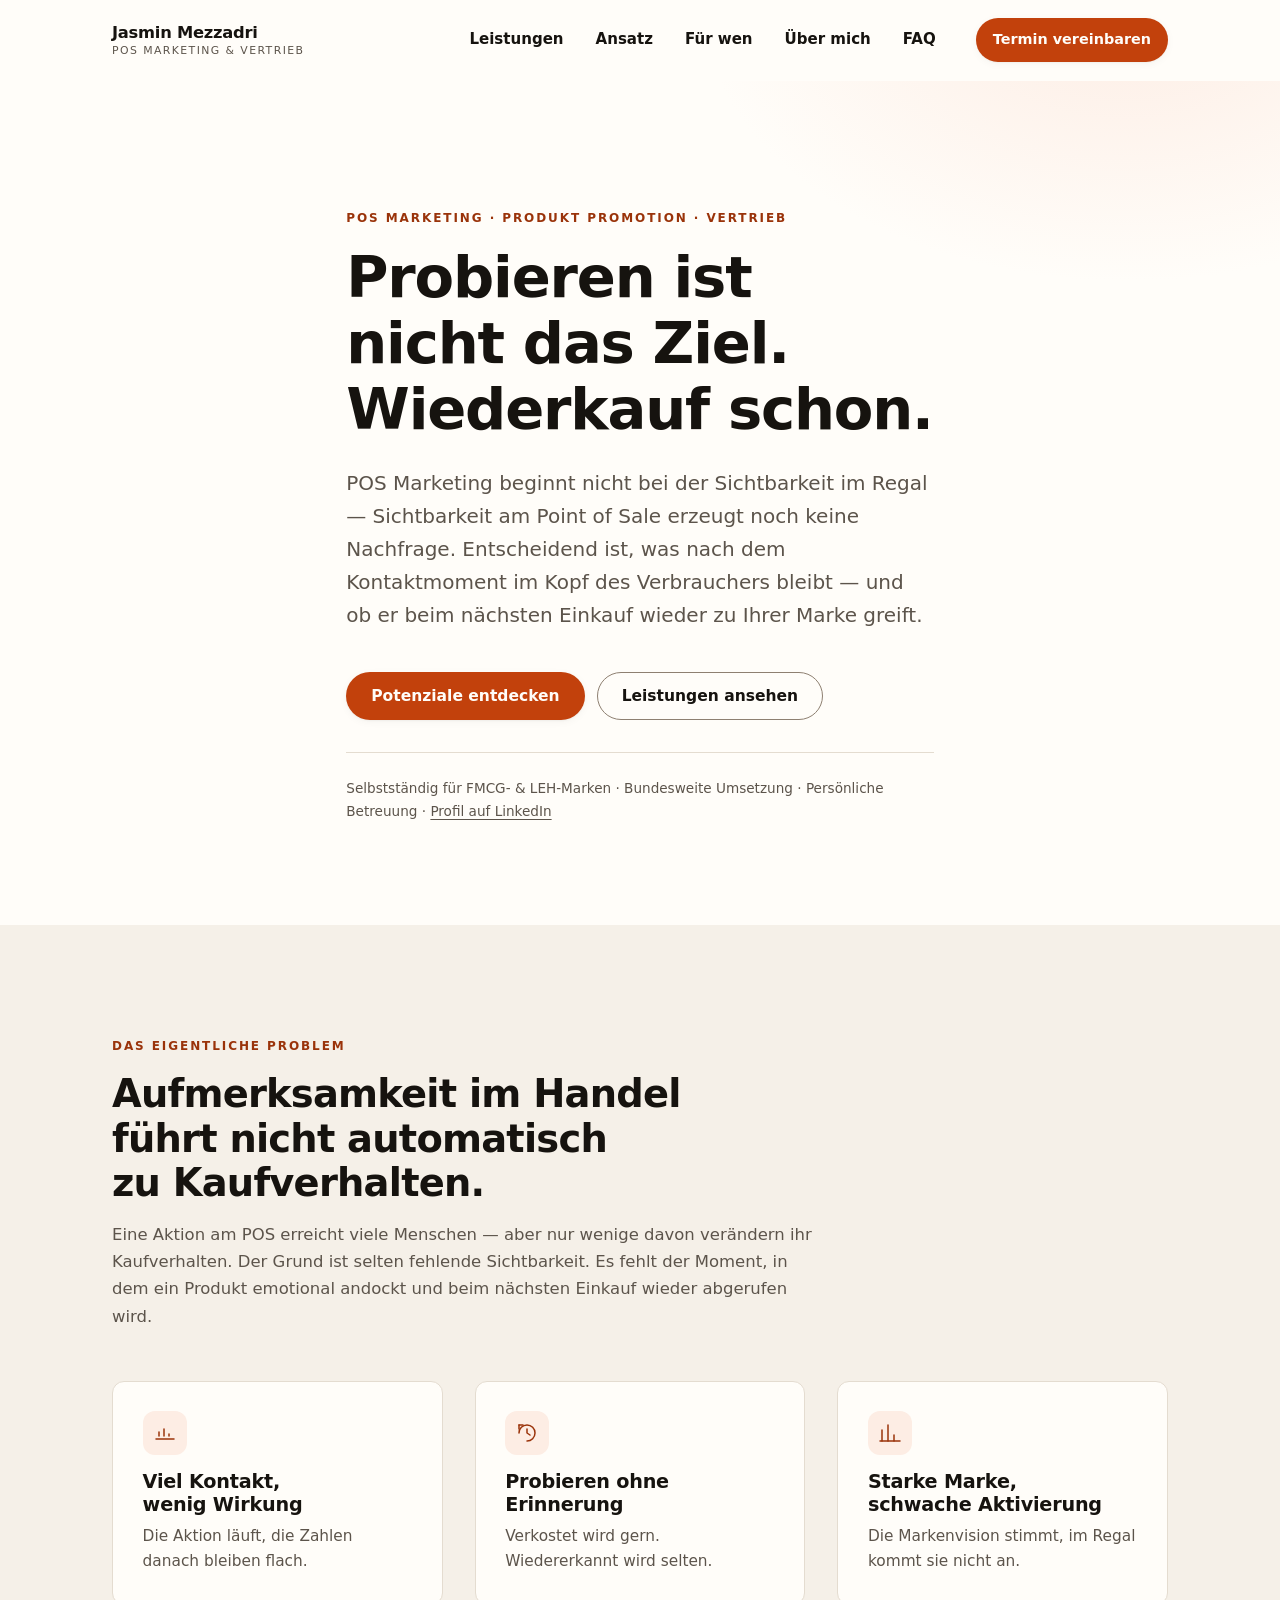
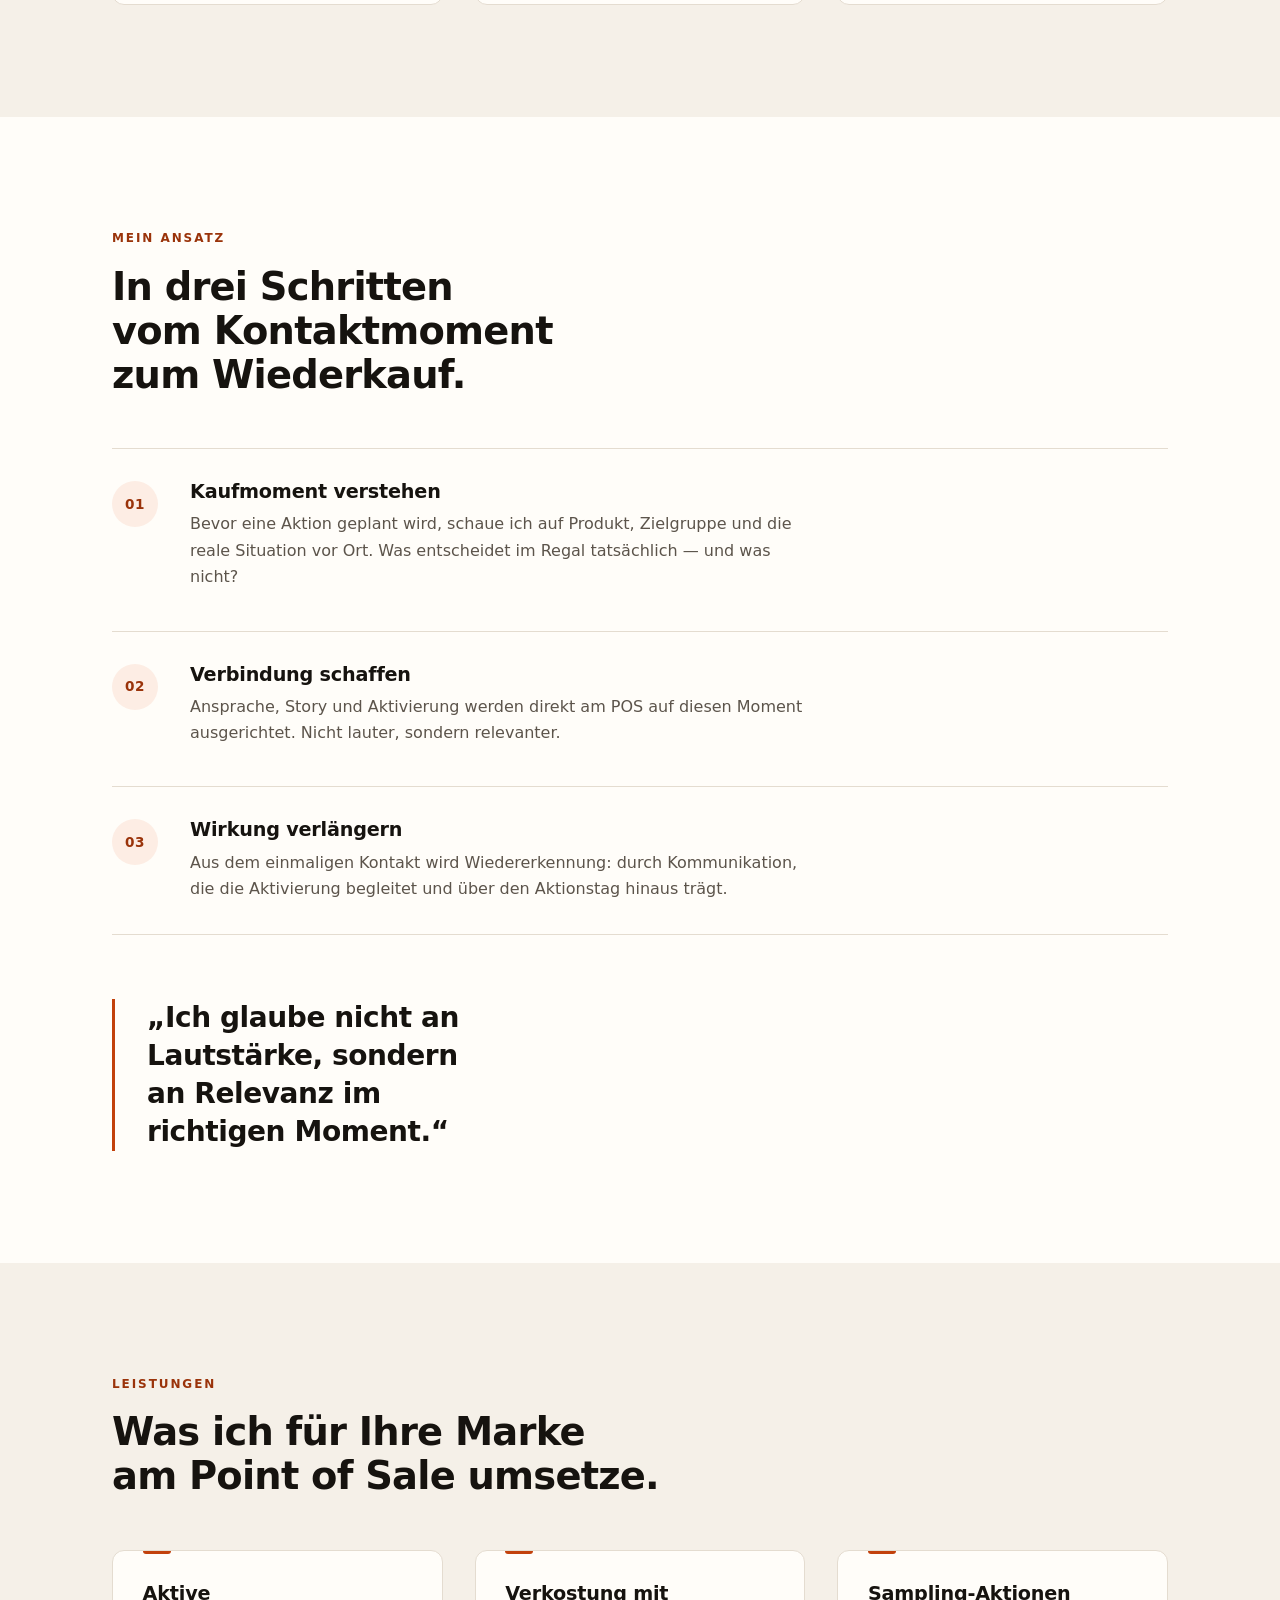
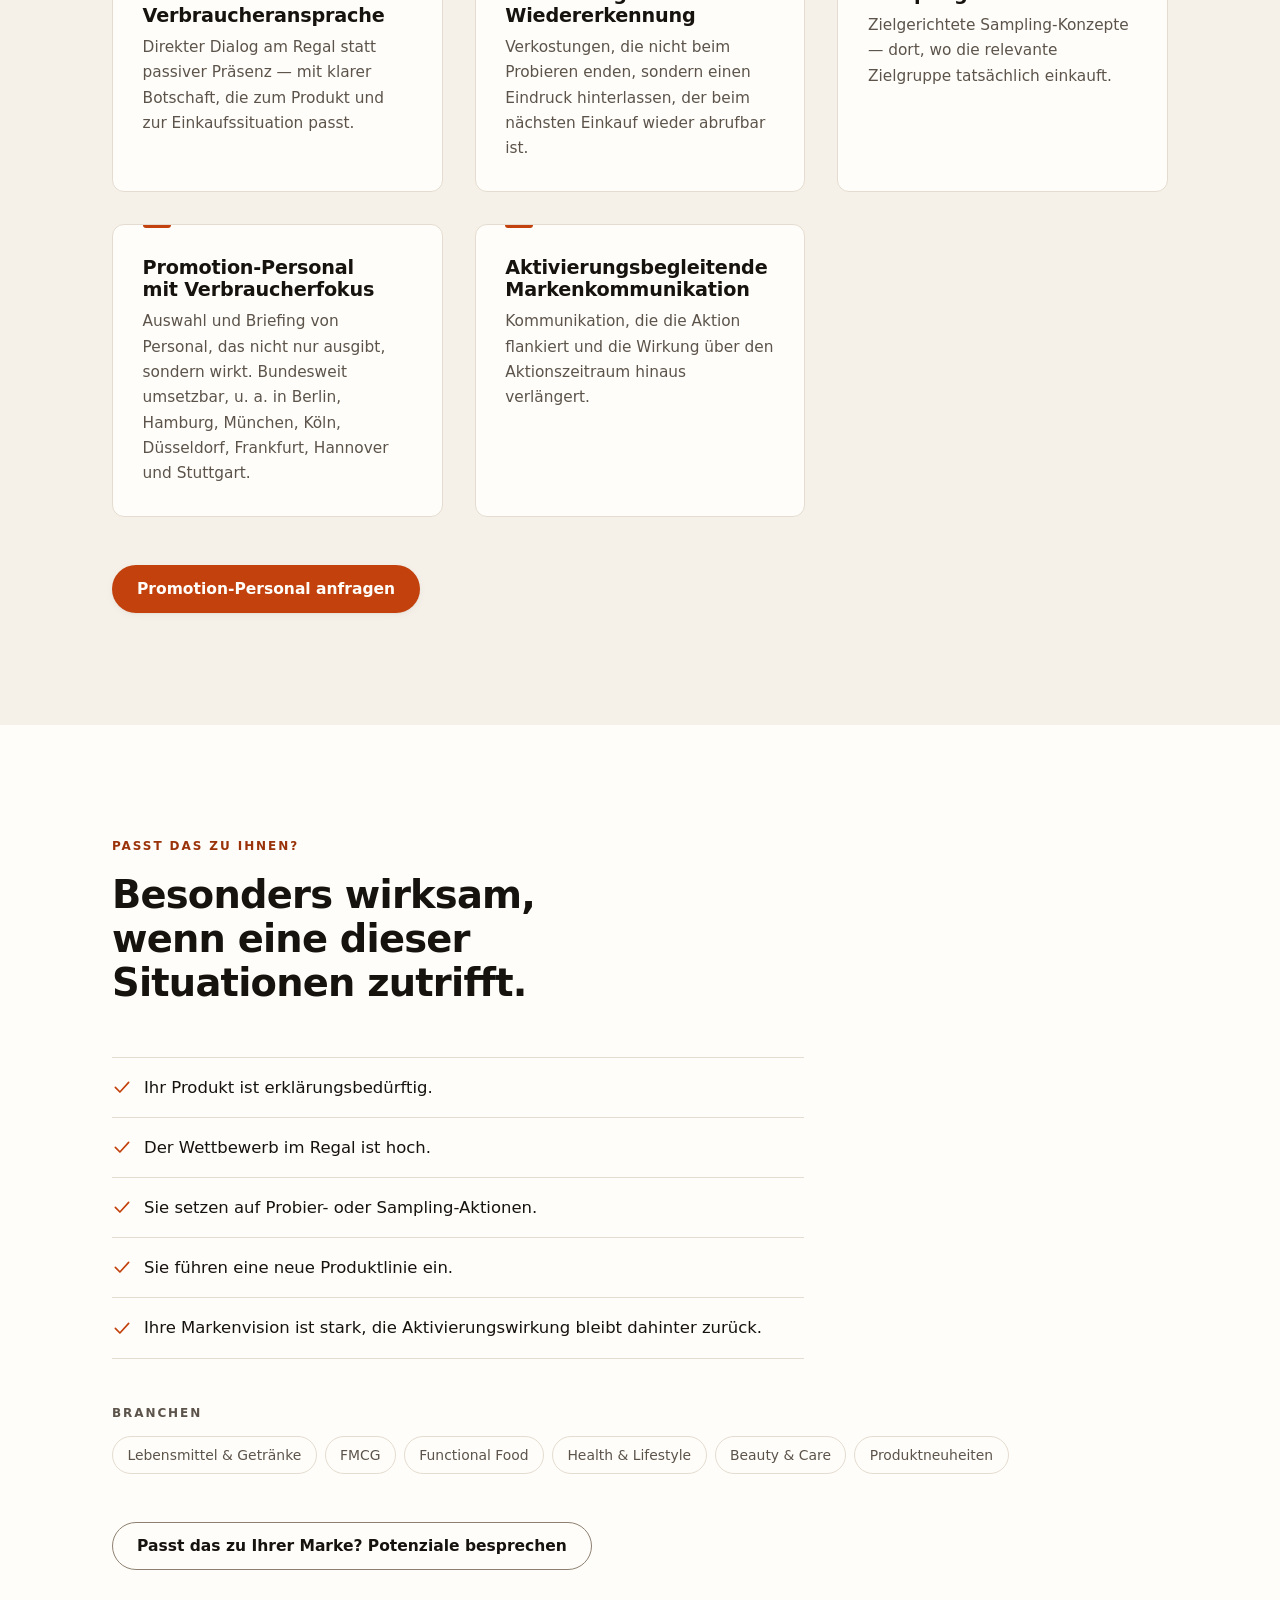
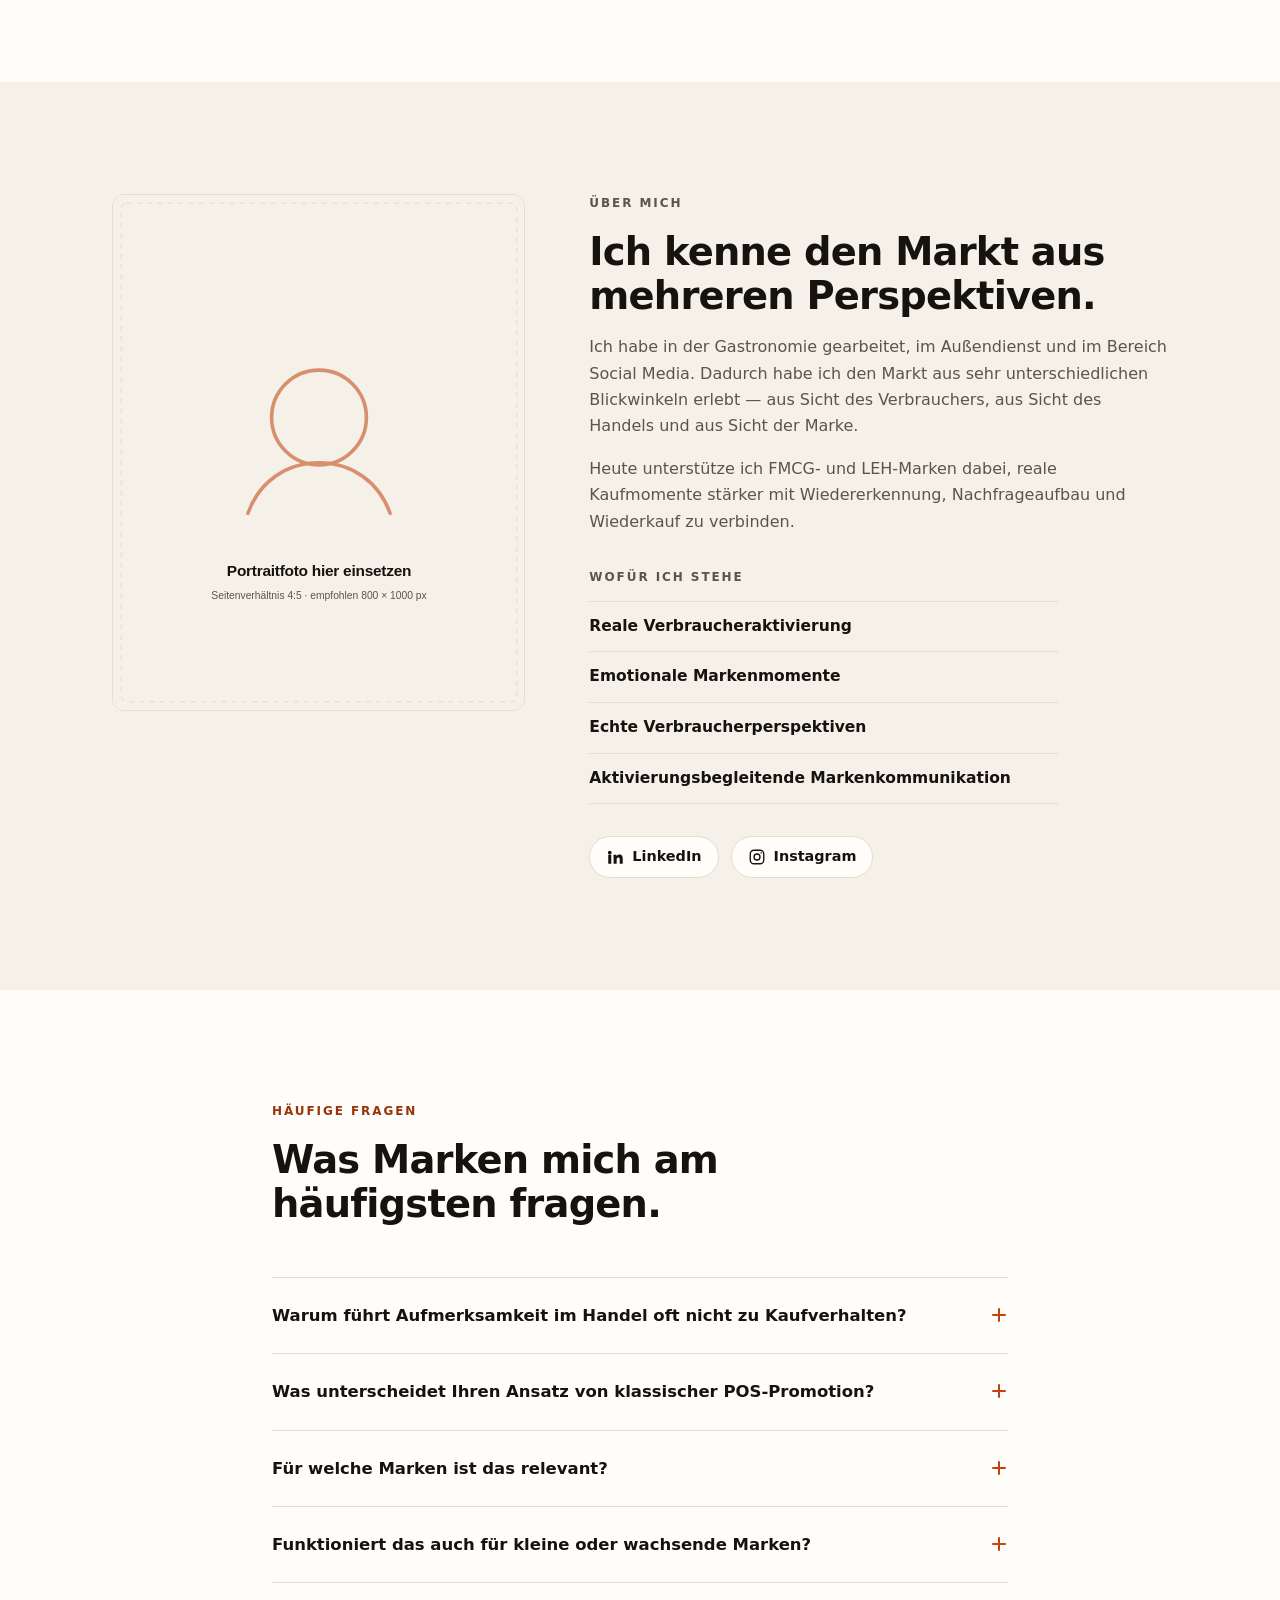
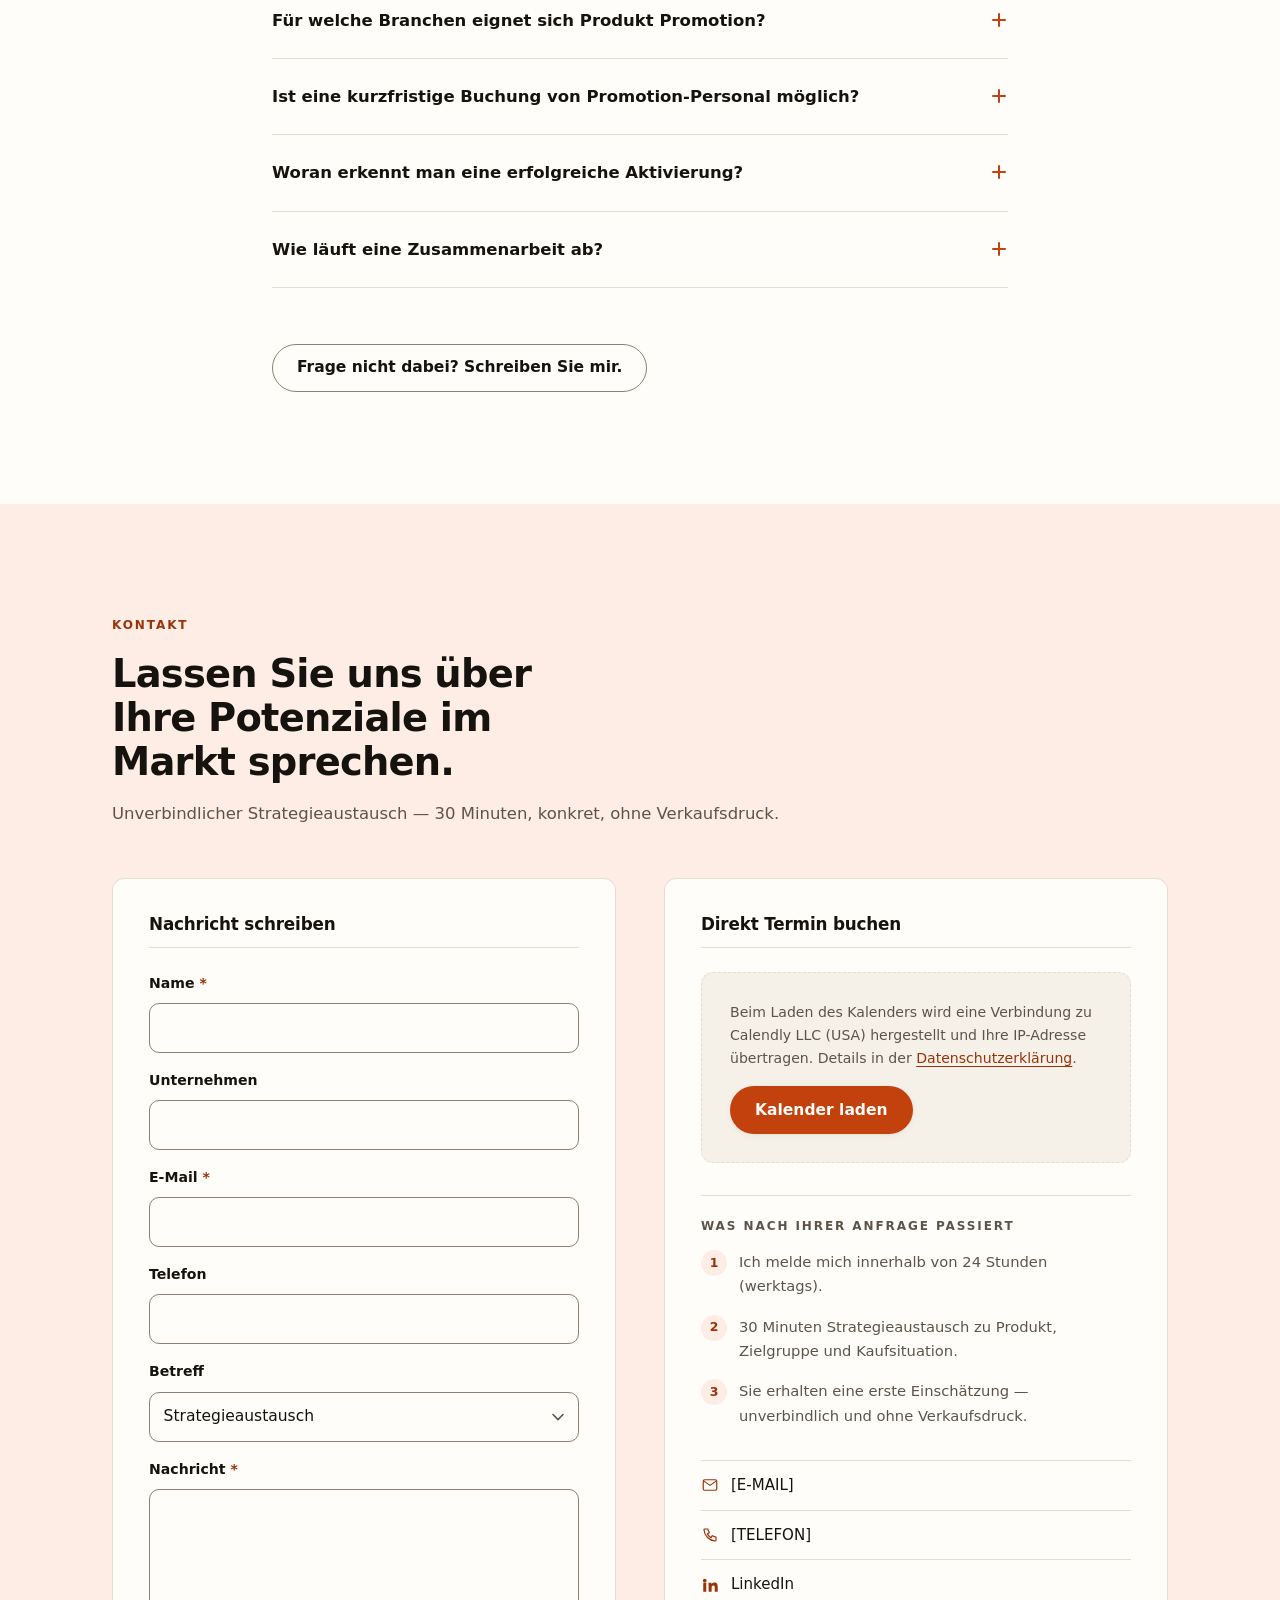
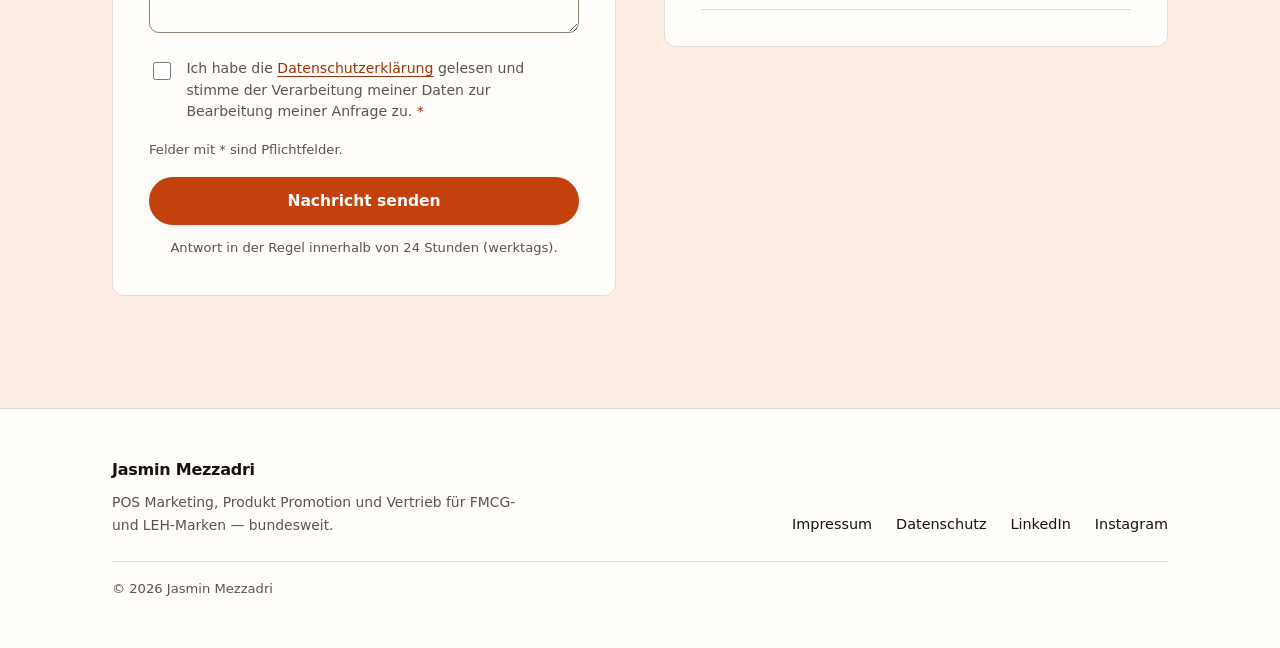
==== index.html @ b92a0088 "Add files via upload Version 1" ====
<!DOCTYPE html>
<html lang="de" class="no-js">
<head>
<meta charset="utf-8">
<meta name="viewport" content="width=device-width, initial-scale=1">
<title>POS Marketing &amp; Produkt Promotion für FMCG-Marken | Mezzadri</title>
<meta name="description" content="Bundesweite POS-Aktivierung für FMCG- und LEH-Marken: Verkostung, Sampling und Promotion-Personal mit Fokus auf Wiedererkennung und Wiederkauf.">
<link rel="canonical" href="https://[DOMAIN]/">
<meta name="theme-color" content="#C2410C">
<meta name="author" content="Jasmin Mezzadri">
<meta property="og:type" content="website">
<meta property="og:locale" content="de_DE">
<meta property="og:site_name" content="Jasmin Mezzadri">
<meta property="og:title" content="POS Marketing &amp; Produkt Promotion für FMCG-Marken | Mezzadri">
<meta property="og:description" content="Bundesweite POS-Aktivierung für FMCG- und LEH-Marken: Verkostung, Sampling und Promotion-Personal mit Fokus auf Wiedererkennung und Wiederkauf.">
<meta property="og:url" content="https://[DOMAIN]/">
<meta property="og:image" content="https://[DOMAIN]/assets/img/og-image.png">
<meta property="og:image:type" content="image/png">
<meta property="og:image:width" content="1200">
<meta property="og:image:height" content="630">
<meta property="og:image:alt" content="Wortmarke Jasmin Mezzadri mit dem Leitsatz „Probieren ist nicht das Ziel. Wiederkauf schon.“ auf terrakottafarbenem Hintergrund">
<meta name="twitter:card" content="summary_large_image">
<meta name="twitter:title" content="POS Marketing &amp; Produkt Promotion für FMCG-Marken | Mezzadri">
<meta name="twitter:description" content="Bundesweite POS-Aktivierung für FMCG- und LEH-Marken: Verkostung, Sampling und Promotion-Personal mit Fokus auf Wiedererkennung und Wiederkauf.">
<meta name="twitter:image" content="https://[DOMAIN]/assets/img/og-image.png">
<meta name="twitter:image:alt" content="Wortmarke Jasmin Mezzadri mit dem Leitsatz „Probieren ist nicht das Ziel. Wiederkauf schon.“ auf terrakottafarbenem Hintergrund">
<link rel="icon" href="data:image/svg+xml,%3Csvg xmlns='http://www.w3.org/2000/svg' viewBox='0 0 32 32'%3E%3Crect width='32' height='32' rx='7' fill='%23C2410C'/%3E%3Ctext x='16' y='22' font-family='Arial,Helvetica,sans-serif' font-size='16' font-weight='700' fill='%23FFFDF9' text-anchor='middle'%3EJM%3C/text%3E%3C/svg%3E">
<link rel="stylesheet" href="assets/css/style.css">
<script>(function(d){var r=d.documentElement;r.classList.remove('no-js');r.classList.add('js');setTimeout(function(){if(!window.__jmReady){r.classList.remove('js');}},2500);})(document);</script>
<script type="application/ld+json">
{
  "@context": "https://schema.org",
  "@type": "ProfessionalService",
  "name": "Jasmin Mezzadri — POS Marketing & Vertrieb",
  "description": "POS Marketing, Produkt Promotion und Vertrieb für FMCG- und LEH-Marken: Verbraucheransprache, Verkostung, Sampling und Promotion-Personal mit Fokus auf Wiedererkennung, Nachfrage und Wiederkauf.",
  "url": "https://[DOMAIN]/",
  "image": "https://[DOMAIN]/assets/img/og-image.png",
  "email": "[E-MAIL]",
  "telephone": "[TELEFON]",
  "areaServed": {
    "@type": "Country",
    "name": "Deutschland"
  },
  "serviceType": [
    "POS Marketing",
    "Produkt Promotion",
    "Verkostung",
    "Sampling-Aktionen",
    "Promotion-Personal",
    "Vertrieb"
  ],
  "sameAs": [
    "https://www.linkedin.com/in/jasmin-mezzadri",
    "https://www.instagram.com/jazmzdri"
  ],
  "founder": {
    "@type": "Person",
    "name": "Jasmin Mezzadri",
    "jobTitle": "POS-Marketing- und Vertriebsexpertin",
    "sameAs": [
      "https://www.linkedin.com/in/jasmin-mezzadri",
      "https://www.instagram.com/jazmzdri"
    ]
  }
}
</script>
<script type="application/ld+json">
{
  "@context": "https://schema.org",
  "@type": "FAQPage",
  "mainEntity": [
    {
      "@type": "Question",
      "name": "Warum führt Aufmerksamkeit im Handel oft nicht zu Kaufverhalten?",
      "acceptedAnswer": {
        "@type": "Answer",
        "text": "Weil Aufmerksamkeit und Erinnerung zwei verschiedene Dinge sind. Ein Produkt kann gesehen und probiert werden, ohne dass daraus ein Eindruck entsteht, der beim nächsten Einkauf wieder abgerufen wird. Genau an dieser Lücke setze ich an."
      }
    },
    {
      "@type": "Question",
      "name": "Was unterscheidet Ihren Ansatz von klassischer POS-Promotion?",
      "acceptedAnswer": {
        "@type": "Answer",
        "text": "Klassische Promotion misst den Aktionstag. Ich plane von dem her, was danach bleibt: Wiedererkennung, Nachfrage und Wiederkauf. Das verändert Ansprache, Briefing und Begleitkommunikation."
      }
    },
    {
      "@type": "Question",
      "name": "Für welche Marken ist das relevant?",
      "acceptedAnswer": {
        "@type": "Answer",
        "text": "Für FMCG- und LEH-Marken, die im Handel sichtbar sind, deren Aktivierungswirkung aber hinter der Sichtbarkeit zurückbleibt."
      }
    },
    {
      "@type": "Question",
      "name": "Funktioniert das auch für kleine oder wachsende Marken?",
      "acceptedAnswer": {
        "@type": "Answer",
        "text": "Ja. Entscheidend ist der richtige Hebel, nicht die Budgetgröße. Gerade bei kleineren Marken zahlt eine präzise geplante Aktion überproportional ein."
      }
    },
    {
      "@type": "Question",
      "name": "Für welche Branchen eignet sich Produkt Promotion?",
      "acceptedAnswer": {
        "@type": "Answer",
        "text": "Vor allem für Lebensmittel & Getränke, FMCG, Functional Food, Health & Lifestyle, Beauty & Care sowie für Produktneuheiten allgemein."
      }
    },
    {
      "@type": "Question",
      "name": "Ist eine kurzfristige Buchung von Promotion-Personal möglich?",
      "acceptedAnswer": {
        "@type": "Answer",
        "text": "Kurzfristige Anfragen sind je nach Zeitraum und Region möglich. Am besten schreiben Sie mir kurz Termin und Standort — dann sage ich Ihnen schnell, was realistisch ist."
      }
    },
    {
      "@type": "Question",
      "name": "Woran erkennt man eine erfolgreiche Aktivierung?",
      "acceptedAnswer": {
        "@type": "Answer",
        "text": "Daran, dass Verbraucher emotional andocken, das Produkt später wiedererkennen und Nachfrage entsteht — nicht allein an der Zahl der ausgegebenen Proben."
      }
    },
    {
      "@type": "Question",
      "name": "Wie läuft eine Zusammenarbeit ab?",
      "acceptedAnswer": {
        "@type": "Answer",
        "text": "Wir starten mit der Markt- und Verbraucherperspektive, daraus entsteht eine Analyse der Kaufsituation und darauf aufbauend das Aktivierungskonzept und die Umsetzung."
      }
    }
  ]
}
</script>
</head>
<body>
<a class="skip-link" href="#main">Zum Hauptinhalt springen</a>

<header class="site-header" id="site-header">
  <div class="container header-inner">
    <a class="brand" href="#start">
      <span class="brand-name">Jasmin Mezzadri</span>
      <span class="brand-tag">POS Marketing &amp; Vertrieb</span>
    </a>

    <button class="nav-toggle" id="nav-toggle" type="button" aria-expanded="false" aria-controls="site-nav" aria-label="Menü öffnen">
      <span class="nav-toggle-bars" aria-hidden="true"><span></span><span></span><span></span></span>
      <span class="nav-toggle-label">Menü</span>
    </button>

    <nav class="site-nav" id="site-nav" aria-label="Hauptnavigation">
      <ul class="nav-list">
        <li><a href="#leistungen">Leistungen</a></li>
        <li><a href="#ansatz">Ansatz</a></li>
        <li><a href="#fuer-wen">Für wen</a></li>
        <li><a href="#ueber-mich">Über mich</a></li>
        <li><a href="#faq">FAQ</a></li>
        <li><a class="btn btn-primary btn-sm nav-cta" href="#termin">Termin vereinbaren</a></li>
      </ul>
    </nav>
  </div>
</header>

<main id="main">

  <!-- SEKTION 1 — HERO -->
  <section class="hero" id="start" aria-labelledby="hero-title">
    <div class="container hero-inner">
      <p class="eyebrow">POS Marketing · Produkt Promotion · Vertrieb</p>
      <h1 id="hero-title">Probieren ist nicht das Ziel. Wiederkauf schon.</h1>
      <p class="lead">POS Marketing beginnt nicht bei der Sichtbarkeit im Regal — Sichtbarkeit am Point of Sale erzeugt noch keine Nachfrage. Entscheidend ist, was nach dem Kontaktmoment im Kopf des Verbrauchers bleibt — und ob er beim nächsten Einkauf wieder zu Ihrer Marke greift.</p>
      <p class="hero-actions">
        <a class="btn btn-primary" href="#termin">Potenziale entdecken</a>
        <a class="btn btn-ghost" href="#leistungen">Leistungen ansehen</a>
      </p>
      <p class="trustline">Selbstständig für FMCG- &amp; LEH-Marken · Bundesweite Umsetzung · Persönliche Betreuung · <a class="trust-link" href="https://www.linkedin.com/in/jasmin-mezzadri" target="_blank" rel="noopener noreferrer">Profil auf LinkedIn</a></p>
    </div>
  </section>

  <!-- SEKTION 2 — PROBLEM -->
  <section class="section section-alt" id="problem" aria-labelledby="problem-title">
    <div class="container">
      <div class="section-head reveal">
        <p class="eyebrow">Das eigentliche Problem</p>
        <h2 id="problem-title">Aufmerksamkeit im Handel führt nicht automatisch zu Kaufverhalten.</h2>
        <p class="section-text">Eine Aktion am POS erreicht viele Menschen — aber nur wenige davon verändern ihr Kaufverhalten. Der Grund ist selten fehlende Sichtbarkeit. Es fehlt der Moment, in dem ein Produkt emotional andockt und beim nächsten Einkauf wieder abgerufen wird.</p>
      </div>
      <ul class="card-grid cols-3" role="list">
        <li class="card reveal">
          <span class="card-icon" aria-hidden="true">
            <svg viewBox="0 0 24 24" width="24" height="24" fill="none" stroke="currentColor" stroke-width="1.5" stroke-linecap="round" stroke-linejoin="round" aria-hidden="true" focusable="false"><path d="M3 18h18"/><path d="M6 15v-4"/><path d="M11 15v-7"/><path d="M16 15v-2"/></svg>
          </span>
          <h3>Viel Kontakt, wenig Wirkung</h3>
          <p>Die Aktion läuft, die Zahlen danach bleiben flach.</p>
        </li>
        <li class="card reveal">
          <span class="card-icon" aria-hidden="true">
            <svg viewBox="0 0 24 24" width="24" height="24" fill="none" stroke="currentColor" stroke-width="1.5" stroke-linecap="round" stroke-linejoin="round" aria-hidden="true" focusable="false"><path d="M12 20a8 8 0 1 0-8-8"/><path d="M4 8V4"/><path d="M4 4h4"/><path d="M12 8v4l3 2"/></svg>
          </span>
          <h3>Probieren ohne Erinnerung</h3>
          <p>Verkostet wird gern. Wiedererkannt wird selten.</p>
        </li>
        <li class="card reveal">
          <span class="card-icon" aria-hidden="true">
            <svg viewBox="0 0 24 24" width="24" height="24" fill="none" stroke="currentColor" stroke-width="1.5" stroke-linecap="round" stroke-linejoin="round" aria-hidden="true" focusable="false"><path d="M4 20V9"/><path d="M10 20V4"/><path d="M16 20v-6"/><path d="M2 20h20"/></svg>
          </span>
          <h3>Starke Marke, schwache Aktivierung</h3>
          <p>Die Markenvision stimmt, im Regal kommt sie nicht an.</p>
        </li>
      </ul>
    </div>
  </section>

  <!-- SEKTION 3 — ANSATZ -->
  <section class="section" id="ansatz" aria-labelledby="ansatz-title">
    <div class="container">
      <div class="section-head reveal">
        <p class="eyebrow">Mein Ansatz</p>
        <h2 id="ansatz-title">In drei Schritten vom Kontaktmoment zum Wiederkauf.</h2>
      </div>
      <ol class="steps" role="list">
        <li class="step reveal">
          <span class="step-num" aria-hidden="true">01</span>
          <div class="step-body">
            <h3>Kaufmoment verstehen</h3>
            <p>Bevor eine Aktion geplant wird, schaue ich auf Produkt, Zielgruppe und die reale Situation vor Ort. Was entscheidet im Regal tatsächlich — und was nicht?</p>
          </div>
        </li>
        <li class="step reveal">
          <span class="step-num" aria-hidden="true">02</span>
          <div class="step-body">
            <h3>Verbindung schaffen</h3>
            <p>Ansprache, Story und Aktivierung werden direkt am POS auf diesen Moment ausgerichtet. Nicht lauter, sondern relevanter.</p>
          </div>
        </li>
        <li class="step reveal">
          <span class="step-num" aria-hidden="true">03</span>
          <div class="step-body">
            <h3>Wirkung verlängern</h3>
            <p>Aus dem einmaligen Kontakt wird Wiedererkennung: durch Kommunikation, die die Aktivierung begleitet und über den Aktionstag hinaus trägt.</p>
          </div>
        </li>
      </ol>
      <figure class="pullquote reveal">
        <blockquote><p>„Ich glaube nicht an Lautstärke, sondern an Relevanz im richtigen Moment.“</p></blockquote>
      </figure>
    </div>
  </section>

  <!-- SEKTION 4 — LEISTUNGEN -->
  <section class="section section-alt" id="leistungen" aria-labelledby="leistungen-title">
    <div class="container">
      <div class="section-head reveal">
        <p class="eyebrow">Leistungen</p>
        <h2 id="leistungen-title">Was ich für Ihre Marke am Point of Sale umsetze.</h2>
      </div>
      <ul class="card-grid cols-3" role="list">
        <li class="card card-service reveal">
          <h3>Aktive Verbraucheransprache</h3>
          <p>Direkter Dialog am Regal statt passiver Präsenz — mit klarer Botschaft, die zum Produkt und zur Einkaufssituation passt.</p>
        </li>
        <li class="card card-service reveal">
          <h3>Verkostung mit Wiedererkennung</h3>
          <p>Verkostungen, die nicht beim Probieren enden, sondern einen Eindruck hinterlassen, der beim nächsten Einkauf wieder abrufbar ist.</p>
        </li>
        <li class="card card-service reveal">
          <h3>Sampling-Aktionen</h3>
          <p>Zielgerichtete Sampling-Konzepte — dort, wo die relevante Zielgruppe tatsächlich einkauft.</p>
        </li>
        <li class="card card-service reveal">
          <h3>Promotion-Personal mit Verbraucherfokus</h3>
          <p>Auswahl und Briefing von Personal, das nicht nur ausgibt, sondern wirkt. Bundesweit umsetzbar, u.&nbsp;a. in Berlin, Hamburg, München, Köln, Düsseldorf, Frankfurt, Hannover und Stuttgart.</p>
        </li>
        <li class="card card-service reveal">
          <h3>Aktivierungsbegleitende Markenkommunikation</h3>
          <p>Kommunikation, die die Aktion flankiert und die Wirkung über den Aktionszeitraum hinaus verlängert.</p>
        </li>
      </ul>
      <p class="section-cta reveal"><a class="btn btn-primary" href="#termin">Promotion-Personal anfragen</a></p>
    </div>
  </section>


  <!-- ==========================================================================
       REFERENZ-/LOGO-BLOCK — VORBEREITET, AKTUELL DEAKTIVIERT.
       Zum Aktivieren: die umschließende Kommentar-Klammer entfernen und pro Marke
       einen .refs-logo-Eintrag mit echtem Logo einsetzen.
       Nur Logos verwenden, für die eine Freigabe der jeweiligen Marke vorliegt.
       Die CSS-Klassen .refs, .refs-title, .refs-logos, .refs-logo und .refs-note
       sind im Stylesheet bereits vorhanden.

  <section class="section refs" id="referenzen" aria-labelledby="referenzen-title">
    <div class="container">
      <h2 class="refs-title" id="referenzen-title">Marken, für die ich am POS aktiv war</h2>
      <ul class="refs-logos" role="list">
        <li class="refs-logo">
          <img src="assets/img/logos/marke-1.svg" width="150" height="48" loading="lazy" alt="Logo Marke 1">
        </li>
        <li class="refs-logo">
          <img src="assets/img/logos/marke-2.svg" width="150" height="48" loading="lazy" alt="Logo Marke 2">
        </li>
        <li class="refs-logo">
          <img src="assets/img/logos/marke-3.svg" width="150" height="48" loading="lazy" alt="Logo Marke 3">
        </li>
      </ul>
      <p class="refs-note">Weitere Referenzen auf Anfrage.</p>
    </div>
  </section>

       ========================================================================== -->

  <!-- SEKTION 5 — FÜR WEN -->
  <section class="section" id="fuer-wen" aria-labelledby="fuer-wen-title">
    <div class="container">
      <div class="section-head reveal">
        <p class="eyebrow">Passt das zu Ihnen?</p>
        <h2 id="fuer-wen-title">Besonders wirksam, wenn eine dieser Situationen zutrifft.</h2>
      </div>
      <ul class="checklist reveal" role="list">
        <li>
          <svg class="check" viewBox="0 0 24 24" width="20" height="20" fill="none" stroke="currentColor" stroke-width="2" stroke-linecap="round" stroke-linejoin="round" aria-hidden="true" focusable="false"><path d="M4 12.5 9.5 18 20 6.5"/></svg>
          <span>Ihr Produkt ist erklärungsbedürftig.</span>
        </li>
        <li>
          <svg class="check" viewBox="0 0 24 24" width="20" height="20" fill="none" stroke="currentColor" stroke-width="2" stroke-linecap="round" stroke-linejoin="round" aria-hidden="true" focusable="false"><path d="M4 12.5 9.5 18 20 6.5"/></svg>
          <span>Der Wettbewerb im Regal ist hoch.</span>
        </li>
        <li>
          <svg class="check" viewBox="0 0 24 24" width="20" height="20" fill="none" stroke="currentColor" stroke-width="2" stroke-linecap="round" stroke-linejoin="round" aria-hidden="true" focusable="false"><path d="M4 12.5 9.5 18 20 6.5"/></svg>
          <span>Sie setzen auf Probier- oder Sampling-Aktionen.</span>
        </li>
        <li>
          <svg class="check" viewBox="0 0 24 24" width="20" height="20" fill="none" stroke="currentColor" stroke-width="2" stroke-linecap="round" stroke-linejoin="round" aria-hidden="true" focusable="false"><path d="M4 12.5 9.5 18 20 6.5"/></svg>
          <span>Sie führen eine neue Produktlinie ein.</span>
        </li>
        <li>
          <svg class="check" viewBox="0 0 24 24" width="20" height="20" fill="none" stroke="currentColor" stroke-width="2" stroke-linecap="round" stroke-linejoin="round" aria-hidden="true" focusable="false"><path d="M4 12.5 9.5 18 20 6.5"/></svg>
          <span>Ihre Markenvision ist stark, die Aktivierungswirkung bleibt dahinter zurück.</span>
        </li>
      </ul>
      <h3 class="chips-title">Branchen</h3>
      <ul class="chips reveal" role="list">
        <li>Lebensmittel &amp; Getränke</li>
        <li>FMCG</li>
        <li>Functional Food</li>
        <li>Health &amp; Lifestyle</li>
        <li>Beauty &amp; Care</li>
        <li>Produktneuheiten</li>
      </ul>
      <p class="inline-cta reveal"><a class="btn btn-ghost" href="#termin">Passt das zu Ihrer Marke? Potenziale besprechen</a></p>
    </div>
  </section>

  <!-- SEKTION 6 — ÜBER MICH -->
  <section class="section section-alt" id="ueber-mich" aria-labelledby="ueber-mich-title">
    <div class="container about-grid">
      <div class="about-media reveal">
        <!-- PLATZHALTER: Portraitfoto hier ersetzen durch assets/img/jasmin.jpg (Seitenverhältnis 4:5, z. B. 800x1000) -->
        <img src="assets/img/jasmin-placeholder.svg" width="800" height="1000" loading="lazy" decoding="async" alt="">
        <!-- Nach Einsetzen des echten Fotos: alt="Jasmin Mezzadri, POS-Marketing- und Vertriebsexpertin" -->
      </div>
      <div class="about-body reveal">
        <p class="eyebrow">Über mich</p>
        <h2 id="ueber-mich-title">Ich kenne den Markt aus mehreren Perspektiven.</h2>
        <p>Ich habe in der Gastronomie gearbeitet, im Außendienst und im Bereich Social Media. Dadurch habe ich den Markt aus sehr unterschiedlichen Blickwinkeln erlebt — aus Sicht des Verbrauchers, aus Sicht des Handels und aus Sicht der Marke.</p>
        <p>Heute unterstütze ich FMCG- und LEH-Marken dabei, reale Kaufmomente stärker mit Wiedererkennung, Nachfrageaufbau und Wiederkauf zu verbinden.</p>
        <h3 class="pillars-title">Wofür ich stehe</h3>
        <ul class="pillars" role="list">
          <li>Reale Verbraucheraktivierung</li>
          <li>Emotionale Markenmomente</li>
          <li>Echte Verbraucherperspektiven</li>
          <li>Aktivierungsbegleitende Markenkommunikation</li>
        </ul>
        <p class="social-links">
          <a class="social-link" href="https://www.linkedin.com/in/jasmin-mezzadri" target="_blank" rel="noopener noreferrer">
            <svg viewBox="0 0 24 24" width="18" height="18" fill="currentColor" aria-hidden="true" focusable="false"><path d="M4.98 3.5a2.5 2.5 0 1 1 0 5 2.5 2.5 0 0 1 0-5zM3 9h4v12H3zM10 9h3.8v1.7h.05A4.2 4.2 0 0 1 17.6 8.7c4 0 4.7 2.6 4.7 6V21h-4v-5.5c0-1.3 0-3-1.9-3s-2.2 1.4-2.2 2.9V21h-4z"/></svg>
            <span>LinkedIn</span>
          </a>
          <a class="social-link" href="https://www.instagram.com/jazmzdri" target="_blank" rel="noopener noreferrer">
            <svg viewBox="0 0 24 24" width="18" height="18" fill="none" stroke="currentColor" stroke-width="1.8" aria-hidden="true" focusable="false"><rect x="3" y="3" width="18" height="18" rx="5"/><circle cx="12" cy="12" r="4"/><circle cx="17.5" cy="6.5" r="1" fill="currentColor" stroke="none"/></svg>
            <span>Instagram</span>
          </a>
        </p>
      </div>
    </div>
  </section>

  <!-- SEKTION 7 — FAQ -->
  <section class="section" id="faq" aria-labelledby="faq-title">
    <div class="container container-narrow">
      <div class="section-head reveal">
        <p class="eyebrow">Häufige Fragen</p>
        <h2 id="faq-title">Was Marken mich am häufigsten fragen.</h2>
      </div>
      <div class="faq reveal">
        <details class="faq-item">
          <summary><span>Warum führt Aufmerksamkeit im Handel oft nicht zu Kaufverhalten?</span><span class="faq-icon" aria-hidden="true"></span></summary>
          <div class="faq-answer"><p>Weil Aufmerksamkeit und Erinnerung zwei verschiedene Dinge sind. Ein Produkt kann gesehen und probiert werden, ohne dass daraus ein Eindruck entsteht, der beim nächsten Einkauf wieder abgerufen wird. Genau an dieser Lücke setze ich an.</p></div>
        </details>
        <details class="faq-item">
          <summary><span>Was unterscheidet Ihren Ansatz von klassischer POS-Promotion?</span><span class="faq-icon" aria-hidden="true"></span></summary>
          <div class="faq-answer"><p>Klassische Promotion misst den Aktionstag. Ich plane von dem her, was danach bleibt: Wiedererkennung, Nachfrage und Wiederkauf. Das verändert Ansprache, Briefing und Begleitkommunikation.</p></div>
        </details>
        <details class="faq-item">
          <summary><span>Für welche Marken ist das relevant?</span><span class="faq-icon" aria-hidden="true"></span></summary>
          <div class="faq-answer"><p>Für FMCG- und LEH-Marken, die im Handel sichtbar sind, deren Aktivierungswirkung aber hinter der Sichtbarkeit zurückbleibt.</p></div>
        </details>
        <details class="faq-item">
          <summary><span>Funktioniert das auch für kleine oder wachsende Marken?</span><span class="faq-icon" aria-hidden="true"></span></summary>
          <div class="faq-answer"><p>Ja. Entscheidend ist der richtige Hebel, nicht die Budgetgröße. Gerade bei kleineren Marken zahlt eine präzise geplante Aktion überproportional ein.</p></div>
        </details>
        <details class="faq-item">
          <summary><span>Für welche Branchen eignet sich Produkt Promotion?</span><span class="faq-icon" aria-hidden="true"></span></summary>
          <div class="faq-answer"><p>Vor allem für Lebensmittel &amp; Getränke, FMCG, Functional Food, Health &amp; Lifestyle, Beauty &amp; Care sowie für Produktneuheiten allgemein.</p></div>
        </details>
        <details class="faq-item">
          <summary><span>Ist eine kurzfristige Buchung von Promotion-Personal möglich?</span><span class="faq-icon" aria-hidden="true"></span></summary>
          <div class="faq-answer"><p>Kurzfristige Anfragen sind je nach Zeitraum und Region möglich. Am besten schreiben Sie mir kurz Termin und Standort — dann sage ich Ihnen schnell, was realistisch ist.</p></div>
        </details>
        <details class="faq-item">
          <summary><span>Woran erkennt man eine erfolgreiche Aktivierung?</span><span class="faq-icon" aria-hidden="true"></span></summary>
          <div class="faq-answer"><p>Daran, dass Verbraucher emotional andocken, das Produkt später wiedererkennen und Nachfrage entsteht — nicht allein an der Zahl der ausgegebenen Proben.</p></div>
        </details>
        <details class="faq-item">
          <summary><span>Wie läuft eine Zusammenarbeit ab?</span><span class="faq-icon" aria-hidden="true"></span></summary>
          <div class="faq-answer"><p>Wir starten mit der Markt- und Verbraucherperspektive, daraus entsteht eine Analyse der Kaufsituation und darauf aufbauend das Aktivierungskonzept und die Umsetzung.</p></div>
        </details>
      </div>
      <p class="faq-cta reveal"><a class="btn btn-ghost" href="#termin">Frage nicht dabei? Schreiben Sie mir.</a></p>
    </div>
  </section>

  <!-- SEKTION 8 — KONTAKT / TERMIN -->
  <section class="section section-accent" id="termin" aria-labelledby="termin-title">
    <div class="container">
      <div class="section-head reveal">
        <p class="eyebrow">Kontakt</p>
        <h2 id="termin-title">Lassen Sie uns über Ihre Potenziale im Markt sprechen.</h2>
        <p class="section-text">Unverbindlicher Strategieaustausch — 30 Minuten, konkret, ohne Verkaufsdruck.</p>
      </div>

      <div class="contact-grid">
        <div class="contact-col reveal">
          <h3 class="panel-title">Nachricht schreiben</h3>
          <form class="form" id="contact-form" action="https://api.web3forms.com/submit" method="POST" novalidate>
            <input type="hidden" name="access_key" value="WEB3FORMS_ACCESS_KEY_HIER_EINSETZEN">
            <input type="hidden" name="subject" value="Neue Anfrage über jasmin-mezzadri.de">
            <input type="hidden" name="from_name" value="Website-Kontaktformular">
            <input type="checkbox" name="botcheck" class="hidden" style="display:none" tabindex="-1" autocomplete="off">

            <div class="field">
              <label for="f-name">Name <span class="req" aria-hidden="true">*</span></label>
              <input id="f-name" name="name" type="text" autocomplete="name" required>
            </div>
            <div class="field">
              <label for="f-company">Unternehmen</label>
              <input id="f-company" name="unternehmen" type="text" autocomplete="organization">
            </div>
            <div class="field">
              <label for="f-email">E-Mail <span class="req" aria-hidden="true">*</span></label>
              <input id="f-email" name="email" type="email" autocomplete="email" required>
            </div>
            <div class="field">
              <label for="f-phone">Telefon</label>
              <input id="f-phone" name="telefon" type="tel" autocomplete="tel">
            </div>
            <div class="field">
              <label for="f-topic">Betreff</label>
              <select id="f-topic" name="betreff">
                <option>Strategieaustausch</option>
                <option>Promotion-Personal anfragen</option>
                <option>Sampling- oder Verkostungsaktion</option>
                <option>Sonstiges</option>
              </select>
            </div>
            <div class="field">
              <label for="f-message">Nachricht <span class="req" aria-hidden="true">*</span></label>
              <textarea id="f-message" name="nachricht" rows="5" required></textarea>
            </div>
            <div class="field field-check">
              <input id="f-privacy" name="datenschutz" type="checkbox" value="einverstanden" required>
              <label for="f-privacy">Ich habe die <a href="datenschutz.html">Datenschutzerklärung</a> gelesen und stimme der Verarbeitung meiner Daten zur Bearbeitung meiner Anfrage zu. <span class="req" aria-hidden="true">*</span></label>
            </div>

            <p class="form-note">Felder mit <span aria-hidden="true">*</span> <span class="sr-only">Sternchen</span> sind Pflichtfelder.</p>

            <button class="btn btn-primary btn-block" type="submit" id="form-submit">Nachricht senden</button>
            <p class="form-reply-note">Antwort in der Regel innerhalb von 24 Stunden (werktags).</p>

            <p class="form-status" id="form-status" role="status" aria-live="polite"></p>

            <noscript>
              <p class="form-note">Ohne JavaScript wird das Formular klassisch abgesendet. Alternativ erreichen Sie mich per E-Mail: <a href="mailto:[E-MAIL]">[E-MAIL]</a></p>
            </noscript>
          </form>
        </div>

        <div class="contact-col reveal">
          <h3 class="panel-title">Direkt Termin buchen</h3>
          <div class="calendly-box" id="calendly-box">
            <p class="calendly-note">Beim Laden des Kalenders wird eine Verbindung zu Calendly LLC (USA) hergestellt und Ihre IP-Adresse übertragen. Details in der <a href="datenschutz.html">Datenschutzerklärung</a>.</p>
            <button class="btn btn-primary" type="button" id="calendly-load">Kalender laden</button>
          </div>
          <div class="calendly-inline-widget" id="calendly-widget" data-url="CALENDLY_URL_HIER_EINSETZEN" hidden></div>

          <div class="next-steps">
            <h4 class="next-steps-title">Was nach Ihrer Anfrage passiert</h4>
            <ol class="next-steps-list" role="list">
              <li>Ich melde mich innerhalb von 24 Stunden (werktags).</li>
              <li>30 Minuten Strategieaustausch zu Produkt, Zielgruppe und Kaufsituation.</li>
              <li>Sie erhalten eine erste Einschätzung — unverbindlich und ohne Verkaufsdruck.</li>
            </ol>
          </div>

          <ul class="contact-direct" role="list">
            <li>
              <svg viewBox="0 0 24 24" width="18" height="18" fill="none" stroke="currentColor" stroke-width="1.6" aria-hidden="true" focusable="false"><rect x="3" y="5" width="18" height="14" rx="2"/><path d="m3.5 6.5 8.5 6 8.5-6"/></svg>
              <a href="mailto:[E-MAIL]">[E-MAIL]</a>
            </li>
            <li>
              <svg viewBox="0 0 24 24" width="18" height="18" fill="none" stroke="currentColor" stroke-width="1.6" stroke-linecap="round" aria-hidden="true" focusable="false"><path d="M5 4h4l2 5-2.5 1.5a12 12 0 0 0 5 5L15 13l5 2v4a1 1 0 0 1-1.1 1A16 16 0 0 1 4 5.1 1 1 0 0 1 5 4z"/></svg>
              <a href="tel:[TELEFON]">[TELEFON]</a>
            </li>
            <li>
              <svg viewBox="0 0 24 24" width="18" height="18" fill="currentColor" aria-hidden="true" focusable="false"><path d="M4.98 3.5a2.5 2.5 0 1 1 0 5 2.5 2.5 0 0 1 0-5zM3 9h4v12H3zM10 9h3.8v1.7h.05A4.2 4.2 0 0 1 17.6 8.7c4 0 4.7 2.6 4.7 6V21h-4v-5.5c0-1.3 0-3-1.9-3s-2.2 1.4-2.2 2.9V21h-4z"/></svg>
              <a href="https://www.linkedin.com/in/jasmin-mezzadri" target="_blank" rel="noopener noreferrer">LinkedIn</a>
            </li>
          </ul>
        </div>
      </div>
    </div>
  </section>

</main>

<footer class="site-footer">
  <div class="container footer-inner">
    <div class="footer-brand">
      <p class="footer-name">Jasmin Mezzadri</p>
      <p class="footer-hint">POS Marketing, Produkt Promotion und Vertrieb für FMCG- und LEH-Marken — bundesweit.</p>
    </div>
    <nav class="footer-nav" aria-label="Rechtliches und Profile">
      <ul role="list">
        <li><a href="impressum.html">Impressum</a></li>
        <li><a href="datenschutz.html">Datenschutz</a></li>
        <li><a href="https://www.linkedin.com/in/jasmin-mezzadri" target="_blank" rel="noopener noreferrer">LinkedIn</a></li>
        <li><a href="https://www.instagram.com/jazmzdri" target="_blank" rel="noopener noreferrer">Instagram</a></li>
      </ul>
    </nav>
    <p class="footer-copy">© 2026 Jasmin Mezzadri</p>
  </div>
</footer>

<script src="assets/js/main.js" defer></script>
</body>
</html>
---- assets/css/style.css ----
/* ==========================================================================
   Jasmin Mezzadri — POS Marketing & Vertrieb
   Ein Stylesheet für alle Seiten. Mobile-first.
   ========================================================================== */

/* --- 1. Design-Tokens --------------------------------------------------- */
:root {
  /* Farben */
  --ink: #16130F;
  --ink-soft: #5C544B;
  --paper: #FFFDF9;
  --paper-alt: #F5F0E8;
  --accent: #C2410C;
  --accent-dk: #9A330A;
  --accent-sft: #FDEDE4;
  --line: #E4DCD0;       /* dezente Trenner & Kartenrahmen (nicht-essenziell) */
  /* Rahmen von Bedienelementen (Inputs, Ghost-Buttons, Nav-Toggle).
     WCAG 1.4.11 fordert >= 3:1. Der ursprünglich angedachte Ton #A8998A erreicht
     nur 2.72:1 auf --paper bzw. 2.44:1 auf --paper-alt und wurde daher abgedunkelt:
     #8E8071 = 3.77:1 auf --paper und 3.38:1 auf --paper-alt. */
  --line-strong: #8E8071;

  /* Typografie */
  --font-sans: ui-sans-serif, system-ui, -apple-system, "Segoe UI", Inter, Roboto,
               "Helvetica Neue", Arial, sans-serif;
  --lh-body: 1.65;

  /* Spacing-Skala (4px-Basis) */
  --sp-1: 0.25rem;
  --sp-2: 0.5rem;
  --sp-3: 0.75rem;
  --sp-4: 1rem;
  --sp-5: 1.5rem;
  --sp-6: 2rem;
  --sp-7: 2.5rem;
  --sp-8: 3rem;
  --sp-9: 4rem;
  --sp-10: 5rem;

  /* Layout */
  --container: 1120px;
  --container-narrow: 800px;
  --section-y: clamp(4rem, 9vw, 7rem);
  --gutter: clamp(1.125rem, 4vw, 2rem);
  --header-h: 72px;

  /* Form */
  --radius: 12px;
  --radius-sm: 10px;
  --radius-pill: 999px;
  --shadow-sm: 0 1px 2px rgba(22, 19, 15, 0.04), 0 2px 8px rgba(22, 19, 15, 0.04);
  --shadow-md: 0 2px 4px rgba(22, 19, 15, 0.05), 0 12px 28px rgba(22, 19, 15, 0.08);
  --ease: cubic-bezier(0.22, 0.61, 0.36, 1);
}

/* --- 2. Reset / Basis --------------------------------------------------- */
*, *::before, *::after { box-sizing: border-box; }

html {
  scroll-behavior: smooth;
  scroll-padding-top: calc(var(--header-h) + 1rem);
  -webkit-text-size-adjust: 100%;
}

body {
  margin: 0;
  background: var(--paper);
  color: var(--ink);
  font-family: var(--font-sans);
  font-size: 1rem;
  line-height: var(--lh-body);
  overflow-x: hidden;
  -webkit-font-smoothing: antialiased;
  text-rendering: optimizeLegibility;
}

img, svg { display: block; max-width: 100%; }
img { height: auto; }

h1, h2, h3, h4 {
  margin: 0 0 var(--sp-4);
  font-weight: 700;
  line-height: 1.15;
  letter-spacing: -0.02em;
  text-wrap: balance;
  overflow-wrap: break-word;
  hyphens: auto;
}

h1 { font-size: clamp(2.2rem, 5vw, 3.6rem); }
h2 { font-size: clamp(1.6rem, 3.4vw, 2.4rem); }
h3 { font-size: clamp(1.06rem, 1.6vw, 1.2rem); letter-spacing: -0.01em; }

p { margin: 0 0 var(--sp-4); }
p:last-child { margin-bottom: 0; }

a { color: var(--accent-dk); text-underline-offset: 0.18em; }
a:hover { color: var(--accent); }

ul, ol { margin: 0; padding: 0; }
li { list-style: none; }

/* --- 3. Utilities ------------------------------------------------------- */
.container {
  width: 100%;
  max-width: var(--container);
  margin-inline: auto;
  padding-inline: var(--gutter);
}
.container-narrow { max-width: var(--container-narrow); }

.sr-only {
  position: absolute !important;
  width: 1px; height: 1px;
  margin: -1px; padding: 0;
  overflow: hidden;
  clip: rect(0 0 0 0);
  clip-path: inset(50%);
  white-space: nowrap; border: 0;
}
.hidden { display: none !important; }

.skip-link {
  position: absolute;
  left: var(--sp-4);
  top: -100px;
  z-index: 200;
  padding: var(--sp-3) var(--sp-5);
  background: var(--ink);
  color: var(--paper);
  border-radius: var(--radius);
  font-weight: 600;
  text-decoration: none;
  transition: top 0.15s var(--ease);
}
.skip-link:focus { top: var(--sp-4); color: var(--paper); }

:focus-visible {
  outline: 3px solid var(--accent);
  outline-offset: 3px;
  border-radius: 4px;
}

::selection { background: var(--accent-sft); color: var(--ink); }

/* --- 4. Eyebrow / typografische Details --------------------------------- */
.eyebrow {
  margin: 0 0 var(--sp-4);
  font-size: 0.75rem;
  font-weight: 700;
  letter-spacing: 0.16em;
  text-transform: uppercase;
  color: var(--accent-dk);
}

.lead {
  font-size: clamp(1.06rem, 1.9vw, 1.25rem);
  color: var(--ink-soft);
  max-width: 62ch;
}

.section-text {
  color: var(--ink-soft);
  max-width: 68ch;
  font-size: 1.03rem;
}

/* --- 5. Buttons --------------------------------------------------------- */
.btn {
  display: inline-flex;
  align-items: center;
  justify-content: center;
  gap: var(--sp-2);
  min-height: 48px;
  padding: var(--sp-3) var(--sp-5);
  border: 1px solid transparent;
  border-radius: var(--radius-pill);
  font: inherit;
  font-weight: 600;
  font-size: 0.97rem;
  line-height: 1.2;
  text-decoration: none;
  cursor: pointer;
  transition: background-color 0.18s var(--ease), color 0.18s var(--ease),
              border-color 0.18s var(--ease), transform 0.18s var(--ease),
              box-shadow 0.18s var(--ease);
}
.btn-primary {
  background: var(--accent);
  color: #FFFDF9;
  box-shadow: var(--shadow-sm);
}
.btn-primary:hover { background: var(--accent-dk); color: #FFFDF9; transform: translateY(-1px); }
.btn-primary:active { transform: translateY(0); }

.btn-ghost {
  background: transparent;
  color: var(--ink);
  border-color: var(--line-strong);
}
.btn-ghost:hover { background: var(--paper-alt); color: var(--ink); border-color: var(--ink); }

.btn-sm { min-height: 44px; padding: var(--sp-2) var(--sp-4); font-size: 0.9rem; }
.btn-block { width: 100%; }
.btn[disabled] { opacity: 0.65; cursor: progress; transform: none; }

/* --- 6. Header / Navigation --------------------------------------------- */
.site-header {
  position: sticky;
  top: 0;
  z-index: 100;
  background: transparent;
  border-bottom: 1px solid transparent;
  transition: background-color 0.25s var(--ease), border-color 0.25s var(--ease),
              box-shadow 0.25s var(--ease);
}
.site-header.is-scrolled {
  background: rgba(255, 253, 249, 0.92);
  -webkit-backdrop-filter: saturate(140%) blur(10px);
  backdrop-filter: saturate(140%) blur(10px);
  border-bottom-color: var(--line);
}

.header-inner {
  min-height: var(--header-h);
  display: flex;
  align-items: center;
  justify-content: space-between;
  gap: var(--sp-4);
}

.brand {
  display: flex;
  flex-direction: column;
  text-decoration: none;
  color: var(--ink);
  line-height: 1.2;
}
.brand-name { font-weight: 700; font-size: 1.02rem; letter-spacing: -0.015em; }
.brand-tag {
  font-size: 0.68rem;
  letter-spacing: 0.13em;
  text-transform: uppercase;
  color: var(--ink-soft);
  margin-top: 2px;
}

.nav-toggle {
  display: inline-flex;
  align-items: center;
  gap: var(--sp-2);
  min-height: 44px;
  padding: var(--sp-2) var(--sp-3);
  background: transparent;
  border: 1px solid var(--line-strong);
  border-radius: var(--radius-pill);
  font: inherit;
  font-size: 0.85rem;
  font-weight: 600;
  color: var(--ink);
  cursor: pointer;
}
.nav-toggle-bars { display: inline-block; width: 18px; }
.nav-toggle-bars span {
  display: block;
  height: 2px;
  background: var(--ink);
  border-radius: 2px;
  transition: transform 0.2s var(--ease), opacity 0.2s var(--ease);
}
.nav-toggle-bars span + span { margin-top: 4px; }
.nav-toggle[aria-expanded="true"] .nav-toggle-bars span:nth-child(1) { transform: translateY(6px) rotate(45deg); }
.nav-toggle[aria-expanded="true"] .nav-toggle-bars span:nth-child(2) { opacity: 0; }
.nav-toggle[aria-expanded="true"] .nav-toggle-bars span:nth-child(3) { transform: translateY(-6px) rotate(-45deg); }

/* Mobile: Fullscreen-Overlay */
.site-nav {
  position: fixed;
  inset: var(--header-h) 0 0 0;
  background: var(--paper);
  padding: var(--sp-6) var(--gutter) var(--sp-9);
  overflow-y: auto;
  display: none;
}
.site-nav.is-open { display: block; }

.nav-list { display: flex; flex-direction: column; gap: var(--sp-2); }
.nav-list a:not(.btn) {
  display: block;
  padding: var(--sp-3) 0;
  border-bottom: 1px solid var(--line);
  color: var(--ink);
  font-size: 1.15rem;
  font-weight: 600;
  text-decoration: none;
}
.nav-list a:not(.btn):hover { color: var(--accent-dk); }
.nav-list a.is-active { color: var(--accent-dk); }
.nav-cta { margin-top: var(--sp-4); align-self: flex-start; }

body.nav-open { overflow: hidden; }

/* Bei offenem Overlay darf der Hero nicht durch den Header scheinen */
.site-header.nav-open {
  background: var(--paper);
  -webkit-backdrop-filter: none;
  backdrop-filter: none;
  border-bottom-color: var(--line);
}

/* Ohne JavaScript ist das Overlay nicht bedienbar → Navigation statisch zeigen */
/* Ohne JS wird .is-scrolled nie gesetzt: der sticky Header bliebe transparent und
   Inhalt scrollte unlesbar darunter → Header statisch und deckend darstellen. */
.no-js .site-header {
  position: static;
  background: var(--paper);
}
.no-js .nav-toggle { display: none; }
.no-js .site-nav {
  position: static;
  display: block;
  inset: auto;
  background: transparent;
  padding: 0 0 var(--sp-4);
  overflow: visible;
}
.no-js .nav-list { flex-direction: row; flex-wrap: wrap; align-items: center; gap: var(--sp-4); }
.no-js .nav-list a:not(.btn) { border-bottom: 0; font-size: 0.94rem; padding: 0; }
.no-js .nav-cta { margin-top: 0; }
.no-js .header-inner { flex-wrap: wrap; }


/* --- 7. Sektionen ------------------------------------------------------- */
.section { padding-block: var(--section-y); }
.section-alt { background: var(--paper-alt); }
.section-accent { background: var(--accent-sft); }

.section-head { margin-bottom: clamp(2rem, 4vw, 3.25rem); }
.section-head h2 { max-width: 22ch; }
.section-head .section-text { margin-top: var(--sp-4); }

.section-cta { margin-top: clamp(2rem, 4vw, 3rem); }

/* --- 8. Hero ------------------------------------------------------------ */
.hero {
  padding-block: clamp(3.5rem, 10vw, 8rem) clamp(3.5rem, 8vw, 6.5rem);
  background:
    radial-gradient(60ch 40ch at 88% -10%, var(--accent-sft) 0%, rgba(253, 237, 228, 0) 70%),
    var(--paper);
}
.hero-inner { max-width: 60ch; }
.hero h1 { margin-bottom: var(--sp-5); }
.hero .lead { margin-bottom: var(--sp-7); }

.hero-actions {
  display: flex;
  flex-wrap: wrap;
  gap: var(--sp-3);
  margin-bottom: var(--sp-6);
}

.trustline {
  margin: 0;
  padding-top: var(--sp-5);
  border-top: 1px solid var(--line);
  font-size: 0.85rem;
  color: var(--ink-soft);
}

/* --- 9. Karten ---------------------------------------------------------- */
.card-grid { display: grid; gap: var(--sp-4); }

.card {
  background: var(--paper);
  border: 1px solid var(--line);
  border-radius: var(--radius);
  padding: clamp(1.35rem, 2.4vw, 1.85rem);
  transition: transform 0.22s var(--ease), box-shadow 0.22s var(--ease),
              border-color 0.22s var(--ease);
}
.card:hover {
  transform: translateY(-3px);
  box-shadow: var(--shadow-md);
  border-color: #D8CDBD;
}
.card h3 { margin-bottom: var(--sp-2); }
.card p { color: var(--ink-soft); font-size: 0.96rem; margin: 0; }

.card-icon {
  display: inline-flex;
  align-items: center;
  justify-content: center;
  width: 44px; height: 44px;
  margin-bottom: var(--sp-4);
  border-radius: var(--radius);
  background: var(--accent-sft);
  color: var(--accent-dk);
}

.card-service { position: relative; padding-top: clamp(1.5rem, 2.6vw, 2rem); }
.card-service::before {
  content: "";
  position: absolute;
  top: 0; left: clamp(1.35rem, 2.4vw, 1.85rem);
  width: 28px; height: 3px;
  background: var(--accent);
  border-radius: 0 0 3px 3px;
}

/* --- 10. Schritte ------------------------------------------------------- */
.steps {
  display: grid;
  gap: var(--sp-4);
  counter-reset: step;
}
.step {
  display: flex;
  gap: var(--sp-4);
  align-items: flex-start;
  padding: var(--sp-5) 0;
  border-top: 1px solid var(--line);
}
.step:last-child { border-bottom: 1px solid var(--line); }
.step-num {
  flex: 0 0 auto;
  display: inline-flex;
  align-items: center;
  justify-content: center;
  width: 46px; height: 46px;
  border-radius: var(--radius-pill);
  background: var(--accent-sft);
  color: var(--accent-dk);
  font-size: 0.85rem;
  font-weight: 700;
  letter-spacing: 0.04em;
  font-variant-numeric: tabular-nums;
}
.step-body h3 { margin-bottom: var(--sp-2); }
.step-body p { color: var(--ink-soft); margin: 0; max-width: 62ch; }

.pullquote {
  margin: clamp(2.5rem, 5vw, 4rem) 0 0;
  padding-left: clamp(1.25rem, 3vw, 2rem);
  border-left: 3px solid var(--accent);
  max-width: 44ch;
}
.pullquote blockquote { margin: 0; }
.pullquote p {
  margin: 0;
  font-size: clamp(1.25rem, 2.8vw, 1.75rem);
  font-weight: 600;
  line-height: 1.35;
  letter-spacing: -0.015em;
  text-wrap: balance;
}

/* --- 11. Checkliste & Chips --------------------------------------------- */
.checklist { display: grid; gap: 0; max-width: 68ch; }
.checklist li {
  display: flex;
  align-items: flex-start;
  gap: var(--sp-3);
  padding: var(--sp-4) 0;
  border-bottom: 1px solid var(--line);
  font-size: 1.03rem;
}
.checklist li:first-child { border-top: 1px solid var(--line); }
.checklist .check { flex: 0 0 auto; color: var(--accent); margin-top: 0.2rem; }

.chips-title {
  margin: clamp(2.25rem, 4vw, 3rem) 0 var(--sp-4);
  font-size: 0.75rem;
  font-weight: 700;
  letter-spacing: 0.16em;
  text-transform: uppercase;
  color: var(--ink-soft);
}
.chips { display: flex; flex-wrap: wrap; gap: var(--sp-2); }
.chips li {
  padding: 0.4rem 0.9rem;
  border: 1px solid var(--line);
  border-radius: var(--radius-pill);
  font-size: 0.87rem;
  color: var(--ink-soft);
  background: var(--paper);
}

/* --- 12. Über mich ------------------------------------------------------ */
.about-grid { display: grid; gap: clamp(2rem, 5vw, 4rem); align-items: start; }
.about-media img {
  width: 100%;
  aspect-ratio: 4 / 5;
  object-fit: cover;
  border-radius: var(--radius);
  border: 1px solid var(--line);
  background: var(--paper);
}
.about-body p { color: var(--ink-soft); max-width: 62ch; }

.pillars-title {
  margin: clamp(1.75rem, 3vw, 2.25rem) 0 var(--sp-4);
  font-size: 0.75rem;
  font-weight: 700;
  letter-spacing: 0.16em;
  text-transform: uppercase;
  color: var(--ink-soft);
}
.pillars { display: grid; gap: 0; max-width: 46ch; }
.pillars li {
  padding: var(--sp-3) 0;
  border-bottom: 1px solid var(--line);
  font-weight: 600;
  font-size: 0.97rem;
}
.pillars li:first-child { border-top: 1px solid var(--line); }

.social-links { display: flex; flex-wrap: wrap; gap: var(--sp-3); margin-top: var(--sp-6); }
.social-link {
  display: inline-flex;
  align-items: center;
  gap: var(--sp-2);
  padding: 0.5rem 1rem;
  border: 1px solid var(--line);
  border-radius: var(--radius-pill);
  background: var(--paper);
  color: var(--ink);
  font-size: 0.9rem;
  font-weight: 600;
  text-decoration: none;
  transition: border-color 0.18s var(--ease), color 0.18s var(--ease);
}
.social-link:hover { border-color: var(--accent); color: var(--accent-dk); }

/* --- 13. FAQ ------------------------------------------------------------ */
.faq { border-top: 1px solid var(--line); }
.faq-item { border-bottom: 1px solid var(--line); }
.faq-item summary {
  display: flex;
  align-items: flex-start;
  justify-content: space-between;
  gap: var(--sp-4);
  padding: var(--sp-5) 0;
  cursor: pointer;
  font-weight: 600;
  font-size: 1.03rem;
  list-style: none;
}
.faq-item summary::-webkit-details-marker { display: none; }
.faq-item summary:hover { color: var(--accent-dk); }

.faq-icon {
  position: relative;
  flex: 0 0 auto;
  width: 18px; height: 18px;
  margin-top: 0.25rem;
}
.faq-icon::before, .faq-icon::after {
  content: "";
  position: absolute;
  left: 50%; top: 50%;
  background: var(--accent);
  border-radius: 2px;
  transform: translate(-50%, -50%);
  transition: transform 0.2s var(--ease), opacity 0.2s var(--ease);
}
.faq-icon::before { width: 14px; height: 2px; }
.faq-icon::after { width: 2px; height: 14px; }
.faq-item[open] .faq-icon::after { transform: translate(-50%, -50%) scaleY(0); opacity: 0; }

.faq-answer { padding-bottom: var(--sp-5); max-width: 68ch; }
.faq-answer p { color: var(--ink-soft); margin: 0; }

/* --- 14. Kontakt / Formular --------------------------------------------- */
.contact-grid { display: grid; gap: clamp(2rem, 4vw, 3rem); align-items: start; }

.contact-col {
  background: var(--paper);
  border: 1px solid var(--line);
  border-radius: var(--radius);
  padding: clamp(1.35rem, 3vw, 2.25rem);
}

.panel-title {
  margin-bottom: var(--sp-5);
  padding-bottom: var(--sp-3);
  border-bottom: 1px solid var(--line);
  font-size: 1.05rem;
}

.field { margin-bottom: var(--sp-4); }
.field label {
  display: block;
  margin-bottom: var(--sp-2);
  font-size: 0.88rem;
  font-weight: 600;
}
.req { color: var(--accent-dk); }

.field input[type="text"],
.field input[type="email"],
.field input[type="tel"],
.field select,
.field textarea {
  width: 100%;
  padding: 0.7rem 0.85rem;
  border: 1px solid var(--line-strong);
  border-radius: var(--radius-sm);
  background: var(--paper);
  color: var(--ink);
  font: inherit;
  font-size: 0.97rem;
  transition: border-color 0.18s var(--ease), box-shadow 0.18s var(--ease);
}
.field textarea { resize: vertical; min-height: 8rem; line-height: 1.55; }
.field select { appearance: none; -webkit-appearance: none; padding-right: 2.25rem;
  background-image: url("data:image/svg+xml,%3Csvg xmlns='http://www.w3.org/2000/svg' viewBox='0 0 12 8'%3E%3Cpath d='M1 1.5 6 6.5l5-5' fill='none' stroke='%235C544B' stroke-width='1.6' stroke-linecap='round'/%3E%3C/svg%3E");
  background-repeat: no-repeat;
  background-position: right 0.9rem center;
  background-size: 12px 8px;
}
.field input:focus, .field select:focus, .field textarea:focus {
  border-color: var(--accent);
  box-shadow: 0 0 0 3px var(--accent-sft);
}
.field input:user-invalid, .field textarea:user-invalid { border-color: var(--accent-dk); }

.field-check {
  display: flex;
  align-items: flex-start;
  gap: var(--sp-3);
}
.field-check input[type="checkbox"] {
  flex: 0 0 auto;
  width: 1.15rem; height: 1.15rem;
  margin-top: 0.25rem;
  accent-color: var(--accent);
}
.field-check label {
  margin: 0;
  font-weight: 400;
  font-size: 0.88rem;
  color: var(--ink-soft);
  line-height: 1.55;
}

.form-note { font-size: 0.82rem; color: var(--ink-soft); margin: var(--sp-4) 0; }

.form-status { margin: var(--sp-4) 0 0; font-size: 0.92rem; }
.form-status:empty { margin: 0; }
.form-status.is-success {
  padding: var(--sp-3) var(--sp-4);
  border-radius: var(--radius-sm);
  background: var(--accent-sft);
  border: 1px solid var(--line);
  color: var(--ink);
}
.form-status.is-error {
  padding: var(--sp-3) var(--sp-4);
  border-radius: var(--radius-sm);
  background: var(--paper-alt);
  border: 1px solid var(--accent-dk);
  color: var(--ink);
}

/* Calendly */
.calendly-box {
  padding: clamp(1.25rem, 3vw, 1.75rem);
  border: 1px dashed var(--line);
  border-radius: var(--radius);
  background: var(--paper-alt);
  text-align: left;
}
.calendly-note { font-size: 0.88rem; color: var(--ink-soft); margin-bottom: var(--sp-4); }
.calendly-inline-widget { min-height: 680px; margin-top: var(--sp-2); }

.contact-direct { margin-top: var(--sp-6); border-top: 1px solid var(--line); }
.contact-direct li {
  display: flex;
  align-items: center;
  gap: var(--sp-3);
  padding: var(--sp-3) 0;
  border-bottom: 1px solid var(--line);
  font-size: 0.94rem;
}
.contact-direct svg { flex: 0 0 auto; color: var(--accent-dk); }
.contact-direct a { color: var(--ink); text-decoration: none; word-break: break-word; }
.contact-direct a:hover { color: var(--accent-dk); text-decoration: underline; }

/* --- 15. Footer --------------------------------------------------------- */
.site-footer {
  padding-block: var(--sp-8);
  border-top: 1px solid var(--line);
  background: var(--paper);
}
.footer-inner { display: grid; gap: var(--sp-5); }
.footer-name { margin: 0 0 var(--sp-2); font-weight: 700; letter-spacing: -0.015em; }
.footer-hint { margin: 0; font-size: 0.87rem; color: var(--ink-soft); max-width: 46ch; }
.footer-nav ul { display: flex; flex-wrap: wrap; gap: var(--sp-2) var(--sp-5); }
.footer-nav a { color: var(--ink); font-size: 0.9rem; text-decoration: none; }
.footer-nav a:hover { color: var(--accent-dk); text-decoration: underline; }
.footer-copy { margin: 0; font-size: 0.82rem; color: var(--ink-soft); }

/* --- 16. Rechtstexte (Impressum / Datenschutz / 404) -------------------- */
.page-head {
  padding-block: clamp(2.5rem, 7vw, 5rem) clamp(1.5rem, 3vw, 2.5rem);
  border-bottom: 1px solid var(--line);
}
.legal { max-width: 72ch; padding-block: clamp(2.5rem, 6vw, 4rem); }
.legal h2 {
  margin-top: clamp(2rem, 4vw, 2.75rem);
  font-size: clamp(1.2rem, 2.2vw, 1.5rem);
}
.legal h2:first-of-type { margin-top: 0; }
.legal h3 { margin-top: var(--sp-6); font-size: 1.02rem; }
.legal p, .legal li { color: var(--ink-soft); }
.legal ul { margin: 0 0 var(--sp-4); padding-left: 1.15rem; }
.legal ul li { list-style: disc; margin-bottom: var(--sp-2); }
.legal dl { margin: 0 0 var(--sp-4); }
.legal dt { font-weight: 600; color: var(--ink); }
.legal dd { margin: 0 0 var(--sp-3); color: var(--ink-soft); }
.legal a { word-break: break-word; }
.legal .meta { font-size: 0.85rem; color: var(--ink-soft); }
.legal hr { border: 0; border-top: 1px solid var(--line); margin: var(--sp-7) 0; }

.error-page { padding-block: clamp(4rem, 12vw, 9rem); text-align: left; }
.error-code {
  font-size: clamp(3.5rem, 12vw, 6rem);
  font-weight: 700;
  letter-spacing: -0.04em;
  color: var(--accent);
  line-height: 1;
  margin-bottom: var(--sp-4);
}

/* --- 17. Scroll-Reveal (nur mit JS aktiv) ------------------------------- */
.js .reveal {
  opacity: 0;
  transform: translateY(14px);
  transition: opacity 0.6s var(--ease), transform 0.6s var(--ease);
}
.js .reveal.is-visible { opacity: 1; transform: none; }

/* --- 17b. Referenz-/Logo-Block (Markup liegt auskommentiert in index.html) --- */
.refs { padding-block: var(--section-y); border-top: 1px solid var(--line); }
.refs-title {
  margin-bottom: var(--sp-6);
  font-size: 0.75rem;
  font-weight: 700;
  letter-spacing: 0.16em;
  text-transform: uppercase;
  color: var(--ink-soft);
  text-align: center;
}
.refs-logos {
  display: flex;
  flex-wrap: wrap;
  align-items: center;
  justify-content: center;
  gap: clamp(1.5rem, 5vw, 3.5rem);
}
.refs-logo {
  flex: 0 0 auto;
  max-width: 150px;
}
.refs-logo img {
  width: 100%;
  height: auto;
  max-height: 48px;
  object-fit: contain;
  filter: grayscale(1);
  opacity: 0.6;
  transition: filter 0.2s var(--ease), opacity 0.2s var(--ease);
}
.refs-logo img:hover { filter: grayscale(0); opacity: 1; }
.refs-note { margin-top: var(--sp-5); text-align: center; font-size: 0.82rem; color: var(--ink-soft); }

/* --- 17c. Prozess-Panel „Was nach Ihrer Anfrage passiert" ------------------ */
.next-steps { margin-top: var(--sp-6); padding-top: var(--sp-5); border-top: 1px solid var(--line); }
.next-steps-title {
  margin-bottom: var(--sp-4);
  font-size: 0.75rem;
  font-weight: 700;
  letter-spacing: 0.16em;
  text-transform: uppercase;
  color: var(--ink-soft);
}
.next-steps-list { display: grid; gap: var(--sp-4); counter-reset: nextstep; }
.next-steps-list li {
  display: flex;
  align-items: flex-start;
  gap: var(--sp-3);
  font-size: 0.92rem;
  color: var(--ink-soft);
}
.next-steps-list li::before {
  counter-increment: nextstep;
  content: counter(nextstep);
  flex: 0 0 auto;
  display: inline-flex;
  align-items: center;
  justify-content: center;
  width: 26px; height: 26px;
  border-radius: var(--radius-pill);
  background: var(--accent-sft);
  color: var(--accent-dk);
  font-size: 0.78rem;
  font-weight: 700;
  font-variant-numeric: tabular-nums;
}

/* --- 17d. Kleine Inline-CTAs ---------------------------------------------- */
.inline-cta { margin-top: clamp(2rem, 4vw, 3rem); }
.faq-cta {
  margin-top: var(--sp-6);
  padding-top: var(--sp-5);
  text-align: left;
}
.form-reply-note {
  margin: var(--sp-3) 0 0;
  font-size: 0.82rem;
  color: var(--ink-soft);
  text-align: center;
}
.trustline .trust-link { color: var(--ink-soft); text-decoration: underline; text-underline-offset: 0.2em; }
.trustline .trust-link:hover { color: var(--accent-dk); }

/* --- 18. Breakpoints ---------------------------------------------------- */
@media (min-width: 640px) {
  .card-grid { grid-template-columns: repeat(2, 1fr); gap: var(--sp-5); }
  .step { gap: var(--sp-5); }
  .footer-inner {
    grid-template-columns: 1fr auto;
    align-items: end;
  }
  .footer-copy { grid-column: 1 / -1; padding-top: var(--sp-4); border-top: 1px solid var(--line); }
}

@media (min-width: 900px) {
  :root { --header-h: 80px; }

  .nav-toggle { display: none; }

  .site-nav {
    position: static;
    display: block;
    inset: auto;
    background: transparent;
    padding: 0;
    overflow: visible;
  }
  .nav-list { flex-direction: row; align-items: center; gap: var(--sp-6); }
  .nav-list a:not(.btn) {
    padding: 0;
    border-bottom: 2px solid transparent;
    font-size: 0.94rem;
  }
  .nav-list a:not(.btn).is-active { border-bottom-color: var(--accent); }
  .nav-cta { margin-top: 0; margin-left: var(--sp-2); }

  .card-grid.cols-3 { grid-template-columns: repeat(3, 1fr); }
  .about-grid { grid-template-columns: minmax(0, 5fr) minmax(0, 7fr); }
  .contact-grid { grid-template-columns: minmax(0, 1fr) minmax(0, 1fr); }
  .checklist { display: grid; }
}

@media (min-width: 1100px) {
  .hero-inner { max-width: 64ch; }
  .steps { gap: var(--sp-2); }
  .step { padding: var(--sp-6) 0; gap: var(--sp-6); }
  .card-grid { gap: var(--sp-6); }
}

/* --- 19. Reduzierte Bewegung ------------------------------------------- */
@media (prefers-reduced-motion: reduce) {
  html { scroll-behavior: auto; }
  *, *::before, *::after {
    animation-duration: 0.01ms !important;
    animation-iteration-count: 1 !important;
    transition-duration: 0.01ms !important;
    scroll-behavior: auto !important;
  }
  .js .reveal { opacity: 1; transform: none; }
}

/* --- 20. Druck ---------------------------------------------------------- */
@media print {
  .site-header, .calendly-box, .form, .skip-link { display: none !important; }
  body { background: #fff; color: #000; }
  .js .reveal { opacity: 1 !important; transform: none !important; }
}
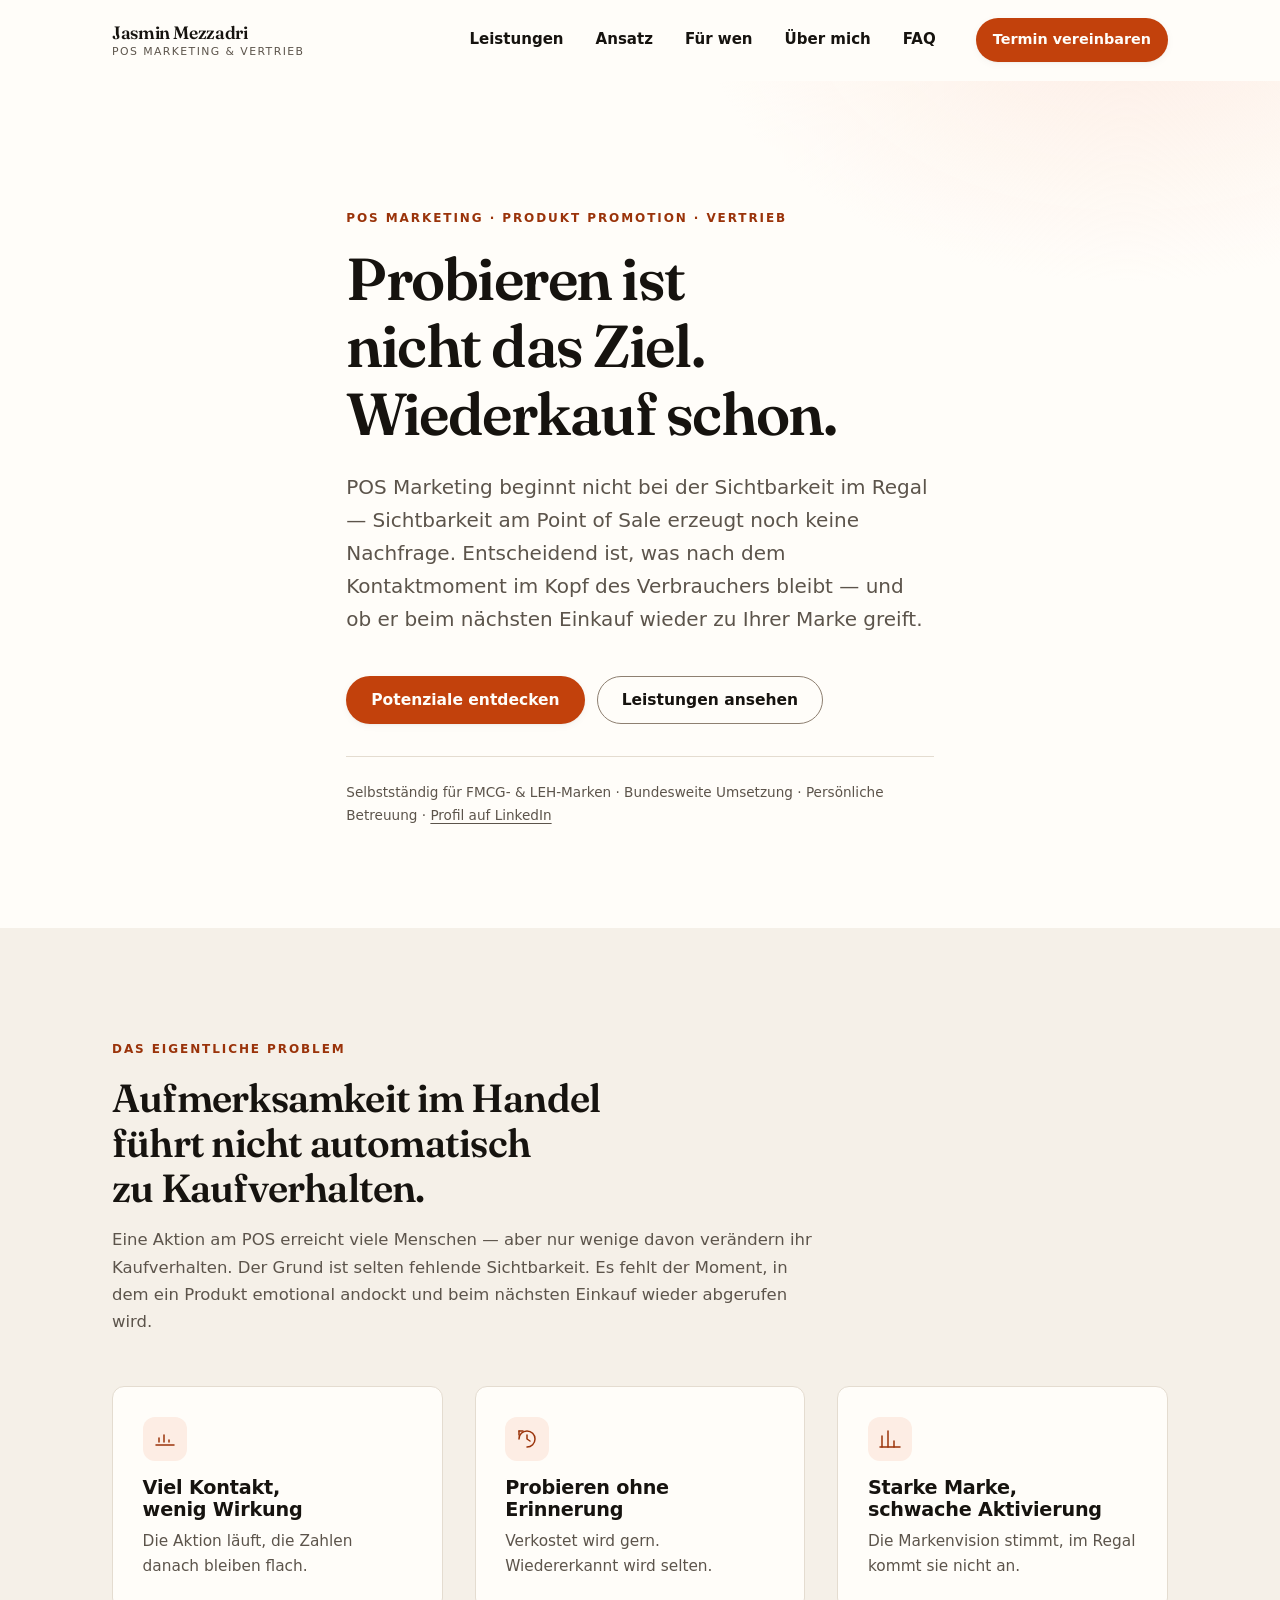
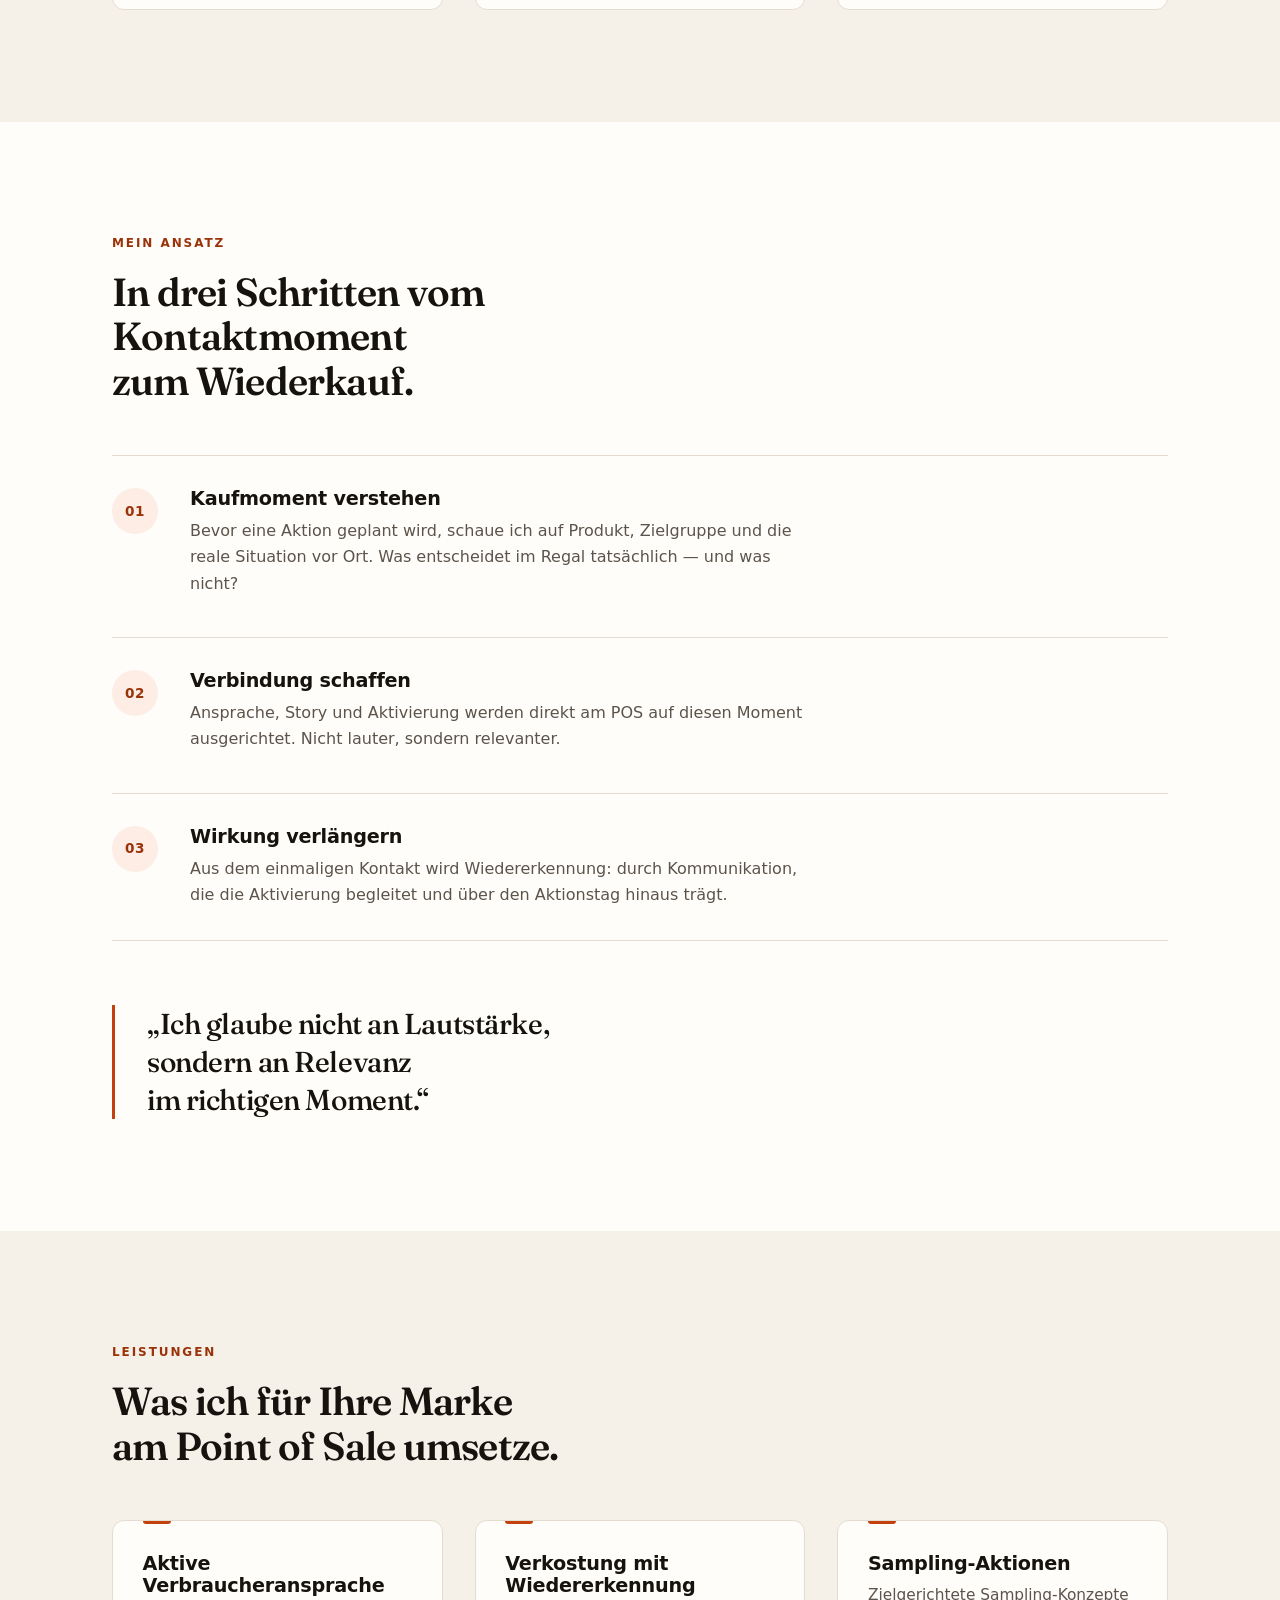
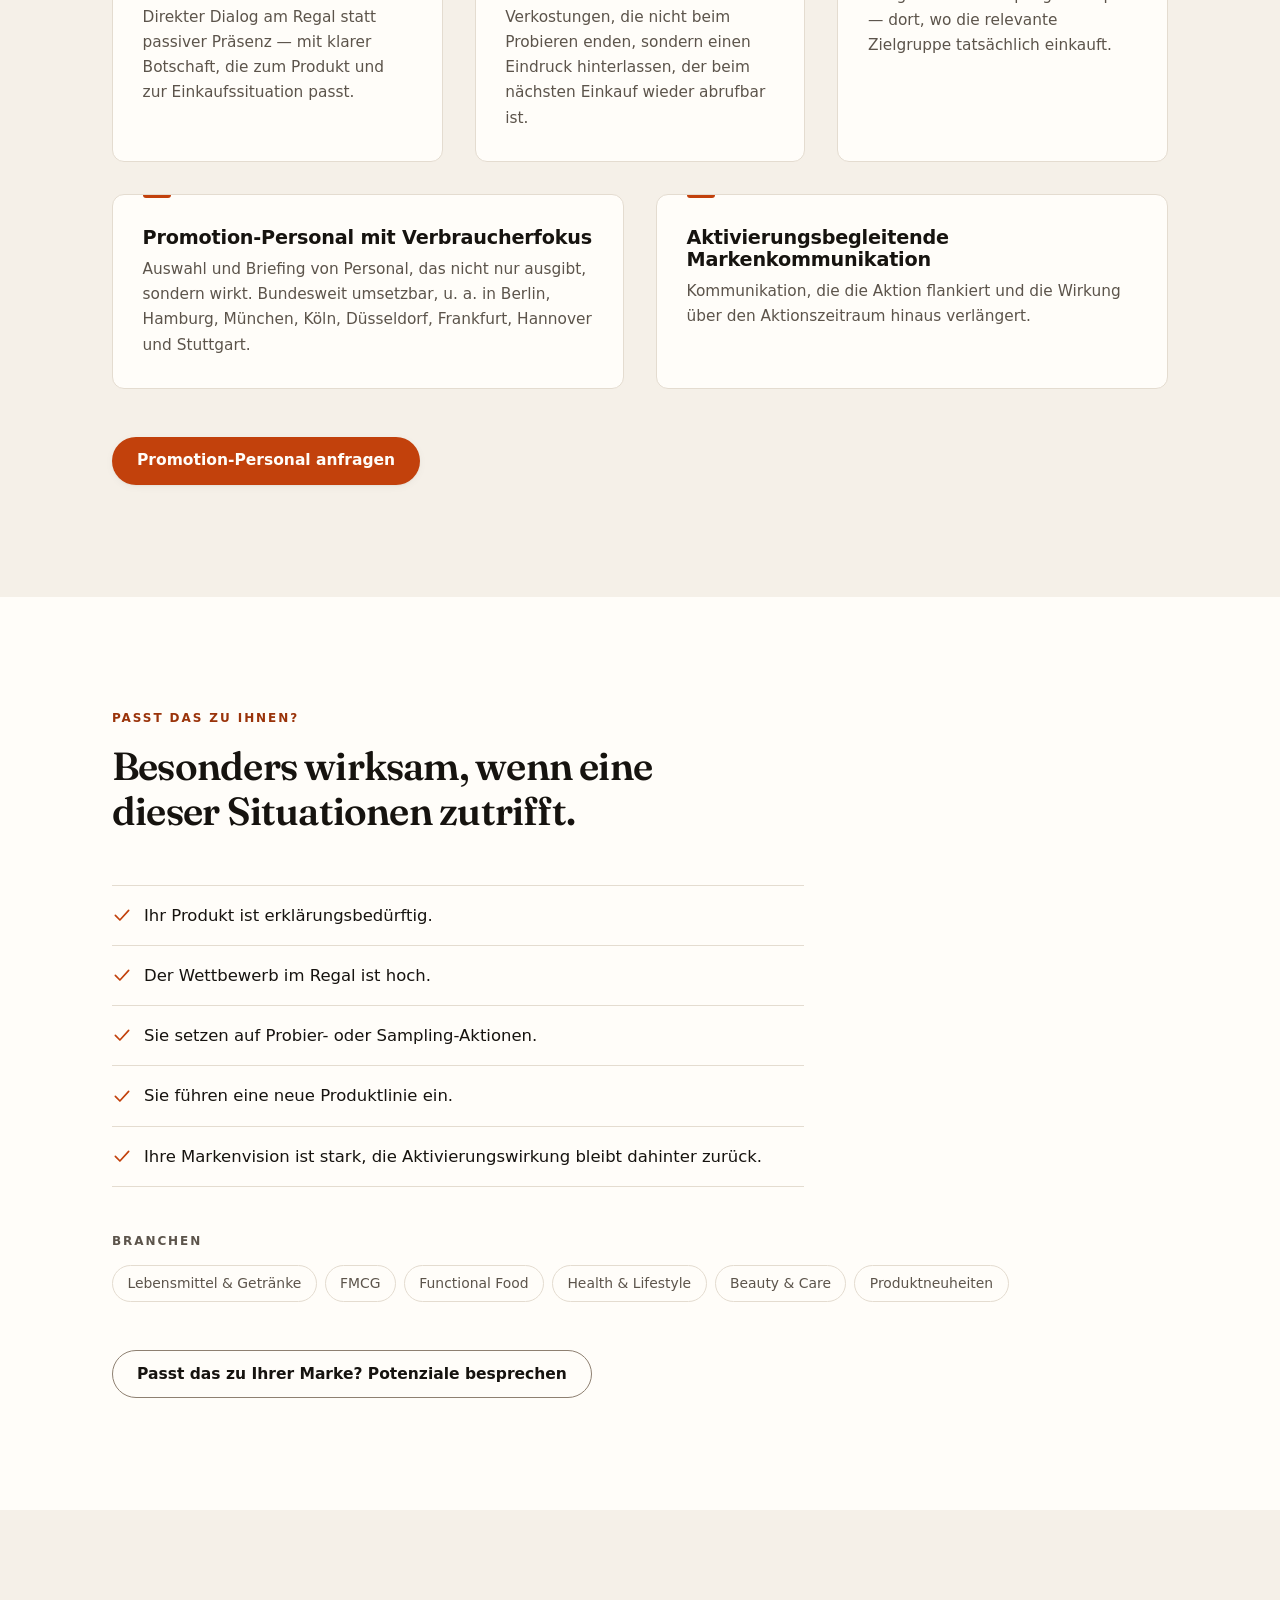
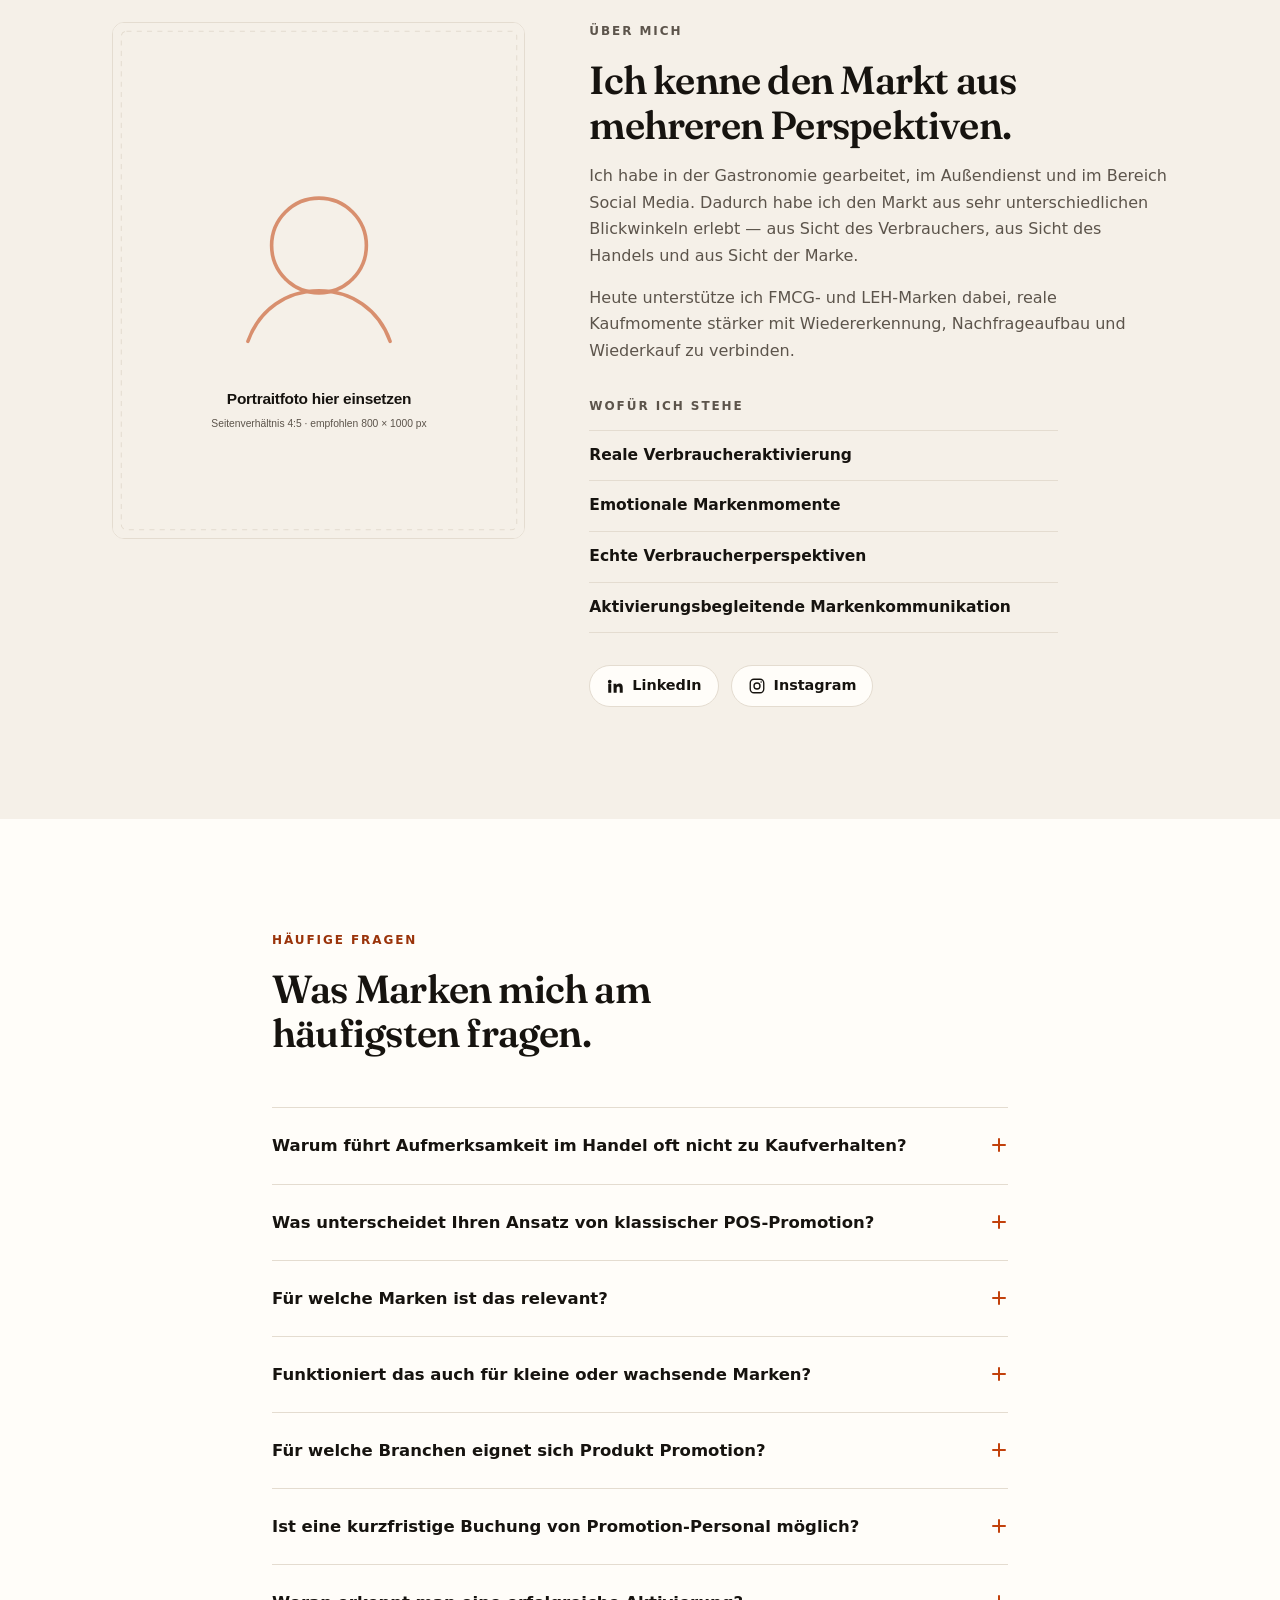
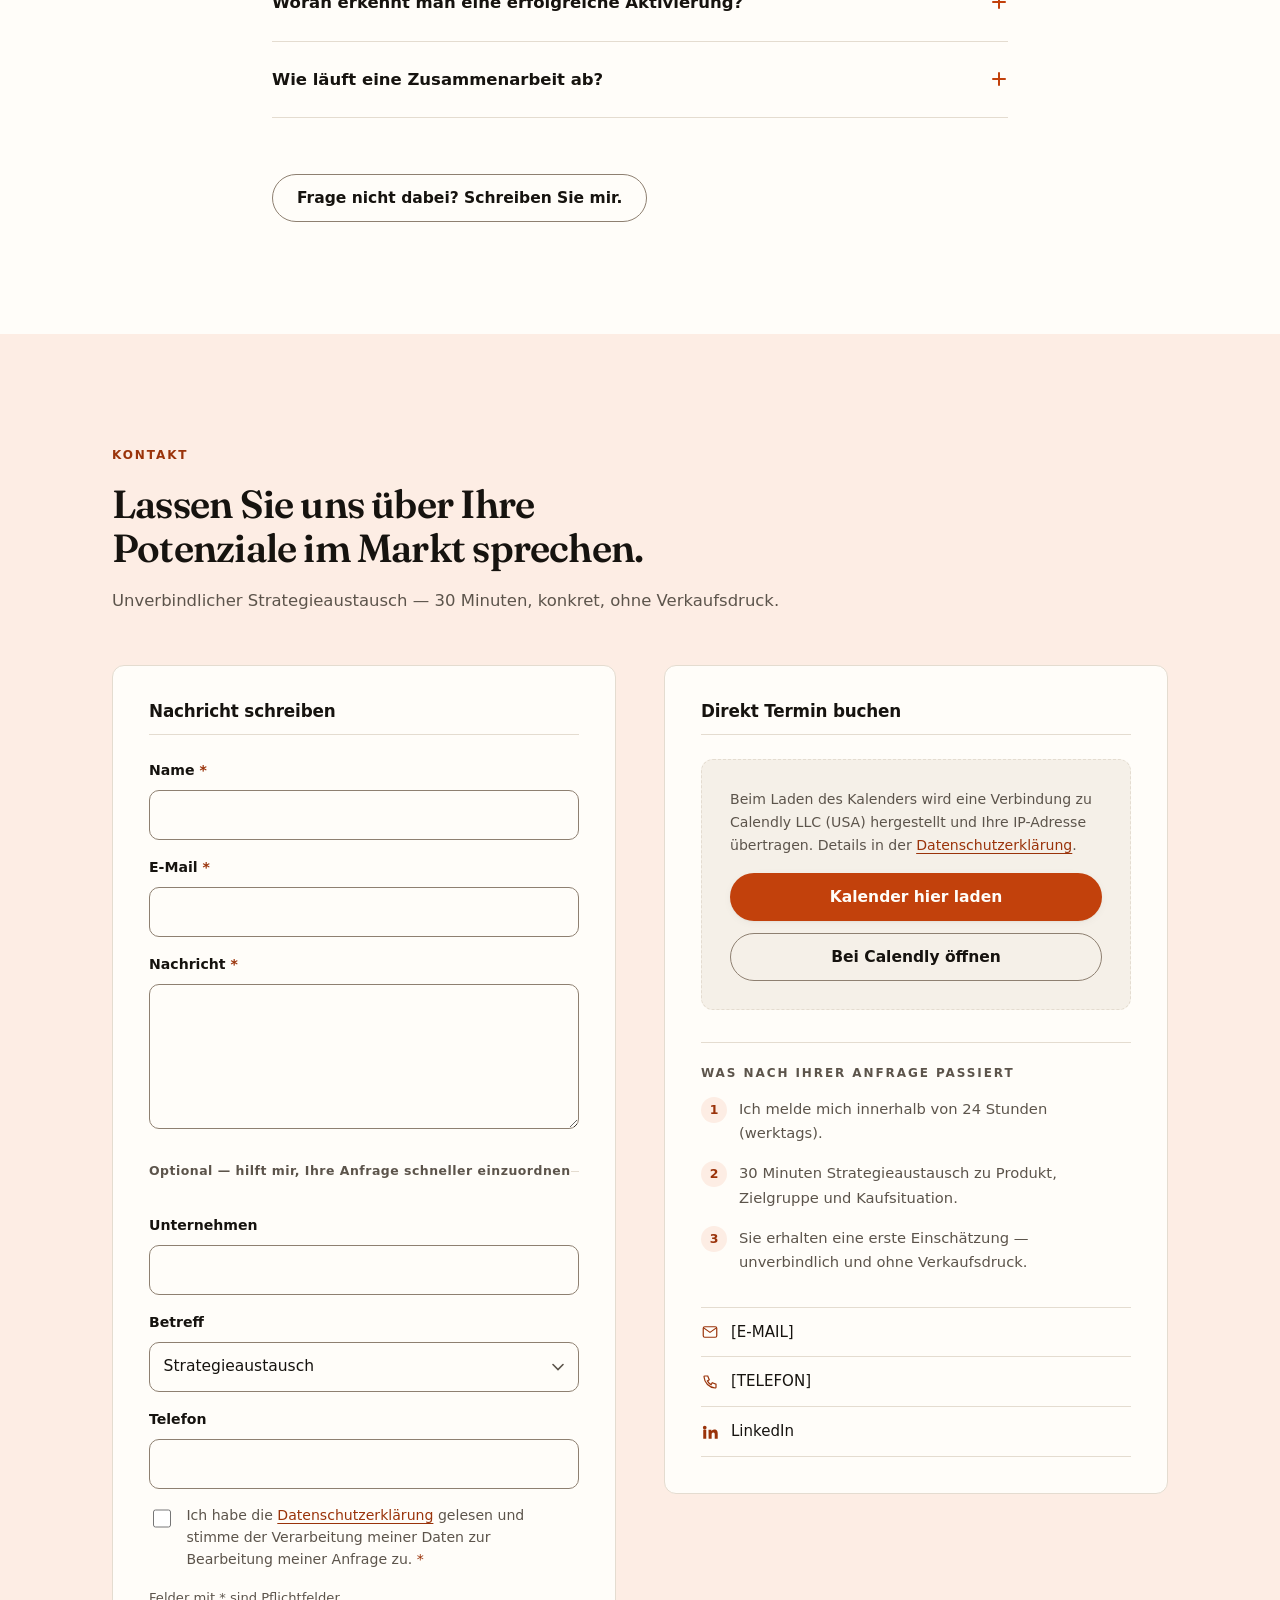
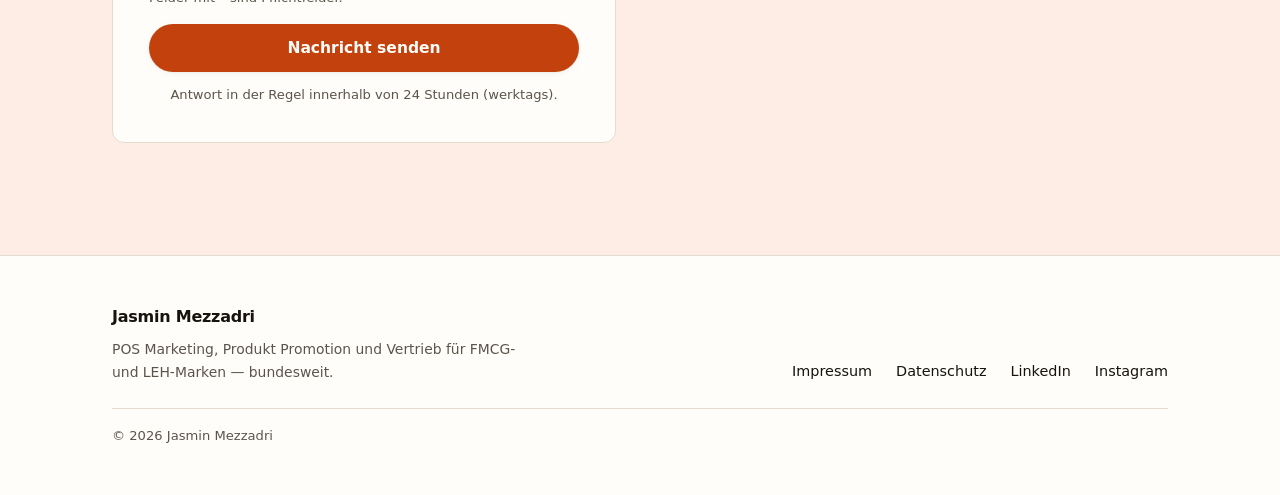
==== commit 73315578: "Add files via upload Version 2" ====
--- a/index.html
+++ b/index.html
@@ -25,6 +25,7 @@
 <meta name="twitter:image" content="https://[DOMAIN]/assets/img/og-image.png">
 <meta name="twitter:image:alt" content="Wortmarke Jasmin Mezzadri mit dem Leitsatz „Probieren ist nicht das Ziel. Wiederkauf schon.“ auf terrakottafarbenem Hintergrund">
 <link rel="icon" href="data:image/svg+xml,%3Csvg xmlns='http://www.w3.org/2000/svg' viewBox='0 0 32 32'%3E%3Crect width='32' height='32' rx='7' fill='%23C2410C'/%3E%3Ctext x='16' y='22' font-family='Arial,Helvetica,sans-serif' font-size='16' font-weight='700' fill='%23FFFDF9' text-anchor='middle'%3EJM%3C/text%3E%3C/svg%3E">
+<link rel="preload" href="assets/fonts/fraunces-var.woff2" as="font" type="font/woff2" crossorigin>
 <link rel="stylesheet" href="assets/css/style.css">
 <script>(function(d){var r=d.documentElement;r.classList.remove('no-js');r.classList.add('js');setTimeout(function(){if(!window.__jmReady){r.classList.remove('js');}},2500);})(document);</script>
 <script type="application/ld+json">
@@ -258,7 +259,7 @@
         <p class="eyebrow">Leistungen</p>
         <h2 id="leistungen-title">Was ich für Ihre Marke am Point of Sale umsetze.</h2>
       </div>
-      <ul class="card-grid cols-3" role="list">
+      <ul class="card-grid cols-3 grid-5" role="list">
         <li class="card card-service reveal">
           <h3>Aktive Verbraucheransprache</h3>
           <p>Direkter Dialog am Regal statt passiver Präsenz — mit klarer Botschaft, die zum Produkt und zur Einkaufssituation passt.</p>
@@ -452,35 +453,43 @@
             <input type="hidden" name="from_name" value="Website-Kontaktformular">
             <input type="checkbox" name="botcheck" class="hidden" style="display:none" tabindex="-1" autocomplete="off">
 
+            <!-- Pflichtfelder zuerst: die Anfrage ist nach drei Feldern absendbar.
+                 Die optionalen Angaben stehen bewusst darunter und sind als solche
+                 ausgezeichnet, damit die wahrgenommene Huerde niedrig bleibt. -->
             <div class="field">
               <label for="f-name">Name <span class="req" aria-hidden="true">*</span></label>
               <input id="f-name" name="name" type="text" autocomplete="name" required>
-            </div>
-            <div class="field">
-              <label for="f-company">Unternehmen</label>
-              <input id="f-company" name="unternehmen" type="text" autocomplete="organization">
             </div>
             <div class="field">
               <label for="f-email">E-Mail <span class="req" aria-hidden="true">*</span></label>
               <input id="f-email" name="email" type="email" autocomplete="email" required>
             </div>
             <div class="field">
-              <label for="f-phone">Telefon</label>
-              <input id="f-phone" name="telefon" type="tel" autocomplete="tel">
-            </div>
-            <div class="field">
-              <label for="f-topic">Betreff</label>
-              <select id="f-topic" name="betreff">
-                <option>Strategieaustausch</option>
-                <option>Promotion-Personal anfragen</option>
-                <option>Sampling- oder Verkostungsaktion</option>
-                <option>Sonstiges</option>
-              </select>
-            </div>
-            <div class="field">
               <label for="f-message">Nachricht <span class="req" aria-hidden="true">*</span></label>
               <textarea id="f-message" name="nachricht" rows="5" required></textarea>
             </div>
+
+            <fieldset class="field-group">
+              <legend class="field-group-legend">Optional — hilft mir, Ihre Anfrage schneller einzuordnen</legend>
+              <div class="field">
+                <label for="f-company">Unternehmen</label>
+                <input id="f-company" name="unternehmen" type="text" autocomplete="organization">
+              </div>
+              <div class="field">
+                <label for="f-topic">Betreff</label>
+                <select id="f-topic" name="betreff">
+                  <option>Strategieaustausch</option>
+                  <option>Promotion-Personal anfragen</option>
+                  <option>Sampling- oder Verkostungsaktion</option>
+                  <option>Sonstiges</option>
+                </select>
+              </div>
+              <div class="field">
+                <label for="f-phone">Telefon</label>
+                <input id="f-phone" name="telefon" type="tel" autocomplete="tel">
+              </div>
+            </fieldset>
+
             <div class="field field-check">
               <input id="f-privacy" name="datenschutz" type="checkbox" value="einverstanden" required>
               <label for="f-privacy">Ich habe die <a href="datenschutz.html">Datenschutzerklärung</a> gelesen und stimme der Verarbeitung meiner Daten zur Bearbeitung meiner Anfrage zu. <span class="req" aria-hidden="true">*</span></label>
@@ -503,7 +512,12 @@
           <h3 class="panel-title">Direkt Termin buchen</h3>
           <div class="calendly-box" id="calendly-box">
             <p class="calendly-note">Beim Laden des Kalenders wird eine Verbindung zu Calendly LLC (USA) hergestellt und Ihre IP-Adresse übertragen. Details in der <a href="datenschutz.html">Datenschutzerklärung</a>.</p>
-            <button class="btn btn-primary" type="button" id="calendly-load">Kalender laden</button>
+            <div class="calendly-actions">
+              <button class="btn btn-primary" type="button" id="calendly-load">Kalender hier laden</button>
+              <!-- Direkter Ausweg: wer den Embed nicht laden will, kommt trotzdem zum Termin.
+                   Der Link fuehrt erst beim Klick zu Calendly — vorher kein Request. -->
+              <a class="btn btn-ghost" href="CALENDLY_URL_HIER_EINSETZEN" target="_blank" rel="noopener noreferrer">Bei Calendly öffnen<span class="sr-only"> (öffnet in neuem Tab)</span></a>
+            </div>
           </div>
           <div class="calendly-inline-widget" id="calendly-widget" data-url="CALENDLY_URL_HIER_EINSETZEN" hidden></div>
 
--- a/assets/css/style.css
+++ b/assets/css/style.css
@@ -20,7 +20,12 @@
      #8E8071 = 3.77:1 auf --paper und 3.38:1 auf --paper-alt. */
   --line-strong: #8E8071;
 
-  /* Typografie */
+  /* Typografie
+     Zwei Familien nach Jongmans et al. (2022): eigenstaendige Display-Schrift fuer
+     Headlines + neutrale, gut lesbare Fliessschrift. Fraunces ist SIL-OFL-lizenziert
+     (Lizenz: assets/fonts/Fraunces-OFL.txt) und wird LOKAL ausgeliefert —
+     kein CDN, kein externer Request. */
+  --font-display: "Fraunces", Georgia, "Times New Roman", serif;
   --font-sans: ui-sans-serif, system-ui, -apple-system, "Segoe UI", Inter, Roboto,
                "Helvetica Neue", Arial, sans-serif;
   --lh-body: 1.65;
@@ -53,6 +58,20 @@
   --ease: cubic-bezier(0.22, 0.61, 0.36, 1);
 }
 
+/* --- 1b. Schrift (lokal, kein externer Request) -------------------------- */
+/* Fraunces — Variable Font, Achse wght 500–800. Subset auf Latin + deutsche
+   Sonderzeichen + Typografie-Glyphen, opsz/SOFT/WONK fest eingestellt.
+   Datei: 35 KB. Lizenz: SIL Open Font License 1.1 (assets/fonts/Fraunces-OFL.txt).
+   font-display: swap → Text ist sofort in der Fallback-Schrift lesbar. */
+@font-face {
+  font-family: "Fraunces";
+  src: url("../fonts/fraunces-var.woff2") format("woff2-variations"),
+       url("../fonts/fraunces-var.woff2") format("woff2");
+  font-weight: 500 800;
+  font-style: normal;
+  font-display: swap;
+}
+
 /* --- 2. Reset / Basis --------------------------------------------------- */
 *, *::before, *::after { box-sizing: border-box; }
 
@@ -79,17 +98,24 @@
 
 h1, h2, h3, h4 {
   margin: 0 0 var(--sp-4);
-  font-weight: 700;
-  line-height: 1.15;
-  letter-spacing: -0.02em;
+  font-family: var(--font-display);
+  font-weight: 600;
+  line-height: 1.14;
+  letter-spacing: -0.015em;
   text-wrap: balance;
   overflow-wrap: break-word;
   hyphens: auto;
 }
 
-h1 { font-size: clamp(2.2rem, 5vw, 3.6rem); }
-h2 { font-size: clamp(1.6rem, 3.4vw, 2.4rem); }
-h3 { font-size: clamp(1.06rem, 1.6vw, 1.2rem); letter-spacing: -0.01em; }
+h1 { font-size: clamp(2.25rem, 5vw, 3.7rem); letter-spacing: -0.025em; }
+h2 { font-size: clamp(1.65rem, 3.4vw, 2.45rem); letter-spacing: -0.02em; }
+h3 {
+  font-family: var(--font-sans);
+  font-weight: 700;
+  font-size: clamp(1.06rem, 1.6vw, 1.2rem);
+  letter-spacing: -0.01em;
+}
+h4 { font-family: var(--font-sans); font-weight: 700; }
 
 p { margin: 0 0 var(--sp-4); }
 p:last-child { margin-bottom: 0; }
@@ -236,7 +262,15 @@
   color: var(--ink);
   line-height: 1.2;
 }
-.brand-name { font-weight: 700; font-size: 1.02rem; letter-spacing: -0.015em; }
+/* Wortmarke — traegt die Markenidentitaet, daher bewusst in der Display-Schrift
+   (Lindstroem 2016: bei einer typografischen Wortmarke IST die Schrift das
+   Identitaetsmerkmal). Fuer Print/Visitenkarte spaeter als SVG in Pfaden. */
+.brand-name {
+  font-family: var(--font-display);
+  font-weight: 600;
+  font-size: 1.12rem;
+  letter-spacing: -0.02em;
+}
 .brand-tag {
   font-size: 0.68rem;
   letter-spacing: 0.13em;
@@ -447,9 +481,10 @@
 .pullquote blockquote { margin: 0; }
 .pullquote p {
   margin: 0;
-  font-size: clamp(1.25rem, 2.8vw, 1.75rem);
-  font-weight: 600;
-  line-height: 1.35;
+  font-family: var(--font-display);
+  font-size: clamp(1.3rem, 2.8vw, 1.8rem);
+  font-weight: 500;
+  line-height: 1.32;
   letter-spacing: -0.015em;
   text-wrap: balance;
 }
@@ -645,6 +680,23 @@
 
 .form-note { font-size: 0.82rem; color: var(--ink-soft); margin: var(--sp-4) 0; }
 
+/* Optionale Angaben: klar abgesetzt, damit die Pflichtfelder oben als
+   vollstaendige, absendbare Anfrage lesbar sind. */
+.field-group {
+  margin: var(--sp-5) 0 0;
+  padding: var(--sp-4) 0 0;
+  border: 0;
+  border-top: 1px solid var(--line);
+}
+.field-group-legend {
+  padding: 0;
+  margin-bottom: var(--sp-4);
+  font-size: 0.78rem;
+  font-weight: 600;
+  letter-spacing: 0.04em;
+  color: var(--ink-soft);
+}
+
 .form-status { margin: var(--sp-4) 0 0; font-size: 0.92rem; }
 .form-status:empty { margin: 0; }
 .form-status.is-success {
@@ -671,6 +723,8 @@
   text-align: left;
 }
 .calendly-note { font-size: 0.88rem; color: var(--ink-soft); margin-bottom: var(--sp-4); }
+.calendly-actions { display: flex; flex-wrap: wrap; gap: var(--sp-3); }
+.calendly-actions .btn { flex: 1 1 auto; justify-content: center; }
 .calendly-inline-widget { min-height: 680px; margin-top: var(--sp-2); }
 
 .contact-direct { margin-top: var(--sp-6); border-top: 1px solid var(--line); }
@@ -732,11 +786,15 @@
   margin-bottom: var(--sp-4);
 }
 
-/* --- 17. Scroll-Reveal (nur mit JS aktiv) ------------------------------- */
+/* --- 17. Scroll-Reveal (nur mit JS aktiv) -------------------------------
+   Bewusst zurueckhaltend: Jongmans et al. (2022) zeigen, dass die Wirkung von
+   Design ueber Usability laeuft — Inhalte, die erst erscheinen muessen, halten
+   die Informationssuche auf. Daher nur noch ein leichtes Einblenden ohne
+   nennenswerten Versatz, und deutlich kuerzer als zuvor (0.6s -> 0.28s). */
 .js .reveal {
-  opacity: 0;
-  transform: translateY(14px);
-  transition: opacity 0.6s var(--ease), transform 0.6s var(--ease);
+  opacity: 0.001;
+  transform: translateY(5px);
+  transition: opacity 0.28s var(--ease), transform 0.28s var(--ease);
 }
 .js .reveal.is-visible { opacity: 1; transform: none; }
 
@@ -826,7 +884,12 @@
 
 /* --- 18. Breakpoints ---------------------------------------------------- */
 @media (min-width: 640px) {
-  .card-grid { grid-template-columns: repeat(2, 1fr); gap: var(--sp-5); }
+  /* minmax(0, 1fr) statt 1fr: sonst waechst eine Spalte an der min-content-Breite
+     langer Komposita ueber ihren Anteil hinaus und die Seite scrollt horizontal. */
+  .card-grid { grid-template-columns: repeat(2, minmax(0, 1fr)); gap: var(--sp-5); }
+  /* Symmetrie (Jongmans et al. 2022): keine angebrochene Schlusszeile.
+     Bei 5 Karten in 2 Spalten laeuft die letzte Karte ueber die volle Breite. */
+  .card-grid.grid-5 > :last-child { grid-column: 1 / -1; }
   .step { gap: var(--sp-5); }
   .footer-inner {
     grid-template-columns: 1fr auto;
@@ -857,7 +920,14 @@
   .nav-list a:not(.btn).is-active { border-bottom-color: var(--accent); }
   .nav-cta { margin-top: 0; margin-left: var(--sp-2); }
 
-  .card-grid.cols-3 { grid-template-columns: repeat(3, 1fr); }
+  .card-grid.cols-3 { grid-template-columns: repeat(3, minmax(0, 1fr)); }
+  /* 5 Karten auf 6 Spalten: Zeile 1 = 3 x 2 Spalten, Zeile 2 = 2 x 3 Spalten.
+     Beide Zeilen sind vollstaendig gefuellt und vertikal symmetrisch — statt
+     der frueheren 3+2-Anordnung mit gebrochener Blockausrichtung. */
+  .card-grid.cols-3.grid-5 { grid-template-columns: repeat(6, minmax(0, 1fr)); }
+  .card-grid.cols-3.grid-5 > * { grid-column: span 2; }
+  .card-grid.cols-3.grid-5 > :nth-child(4),
+  .card-grid.cols-3.grid-5 > :nth-child(5) { grid-column: span 3; }
   .about-grid { grid-template-columns: minmax(0, 5fr) minmax(0, 7fr); }
   .contact-grid { grid-template-columns: minmax(0, 1fr) minmax(0, 1fr); }
   .checklist { display: grid; }
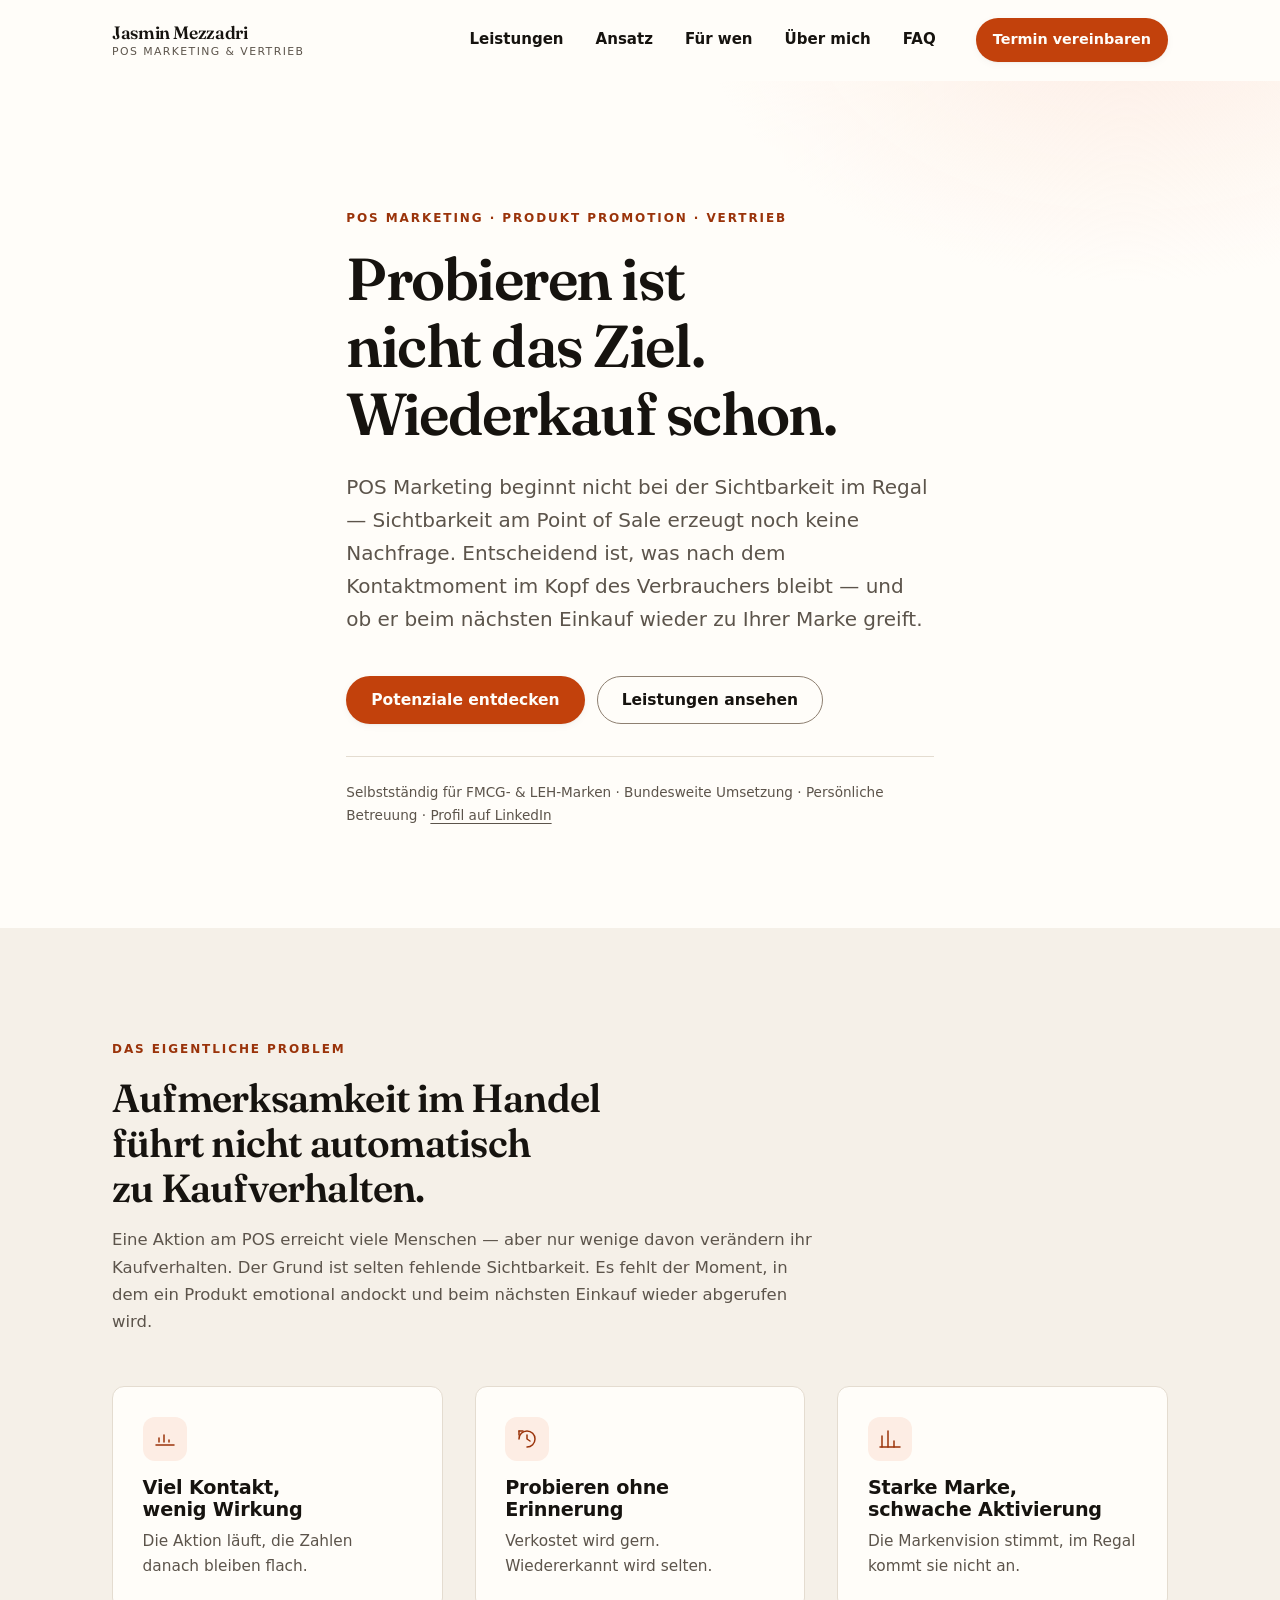
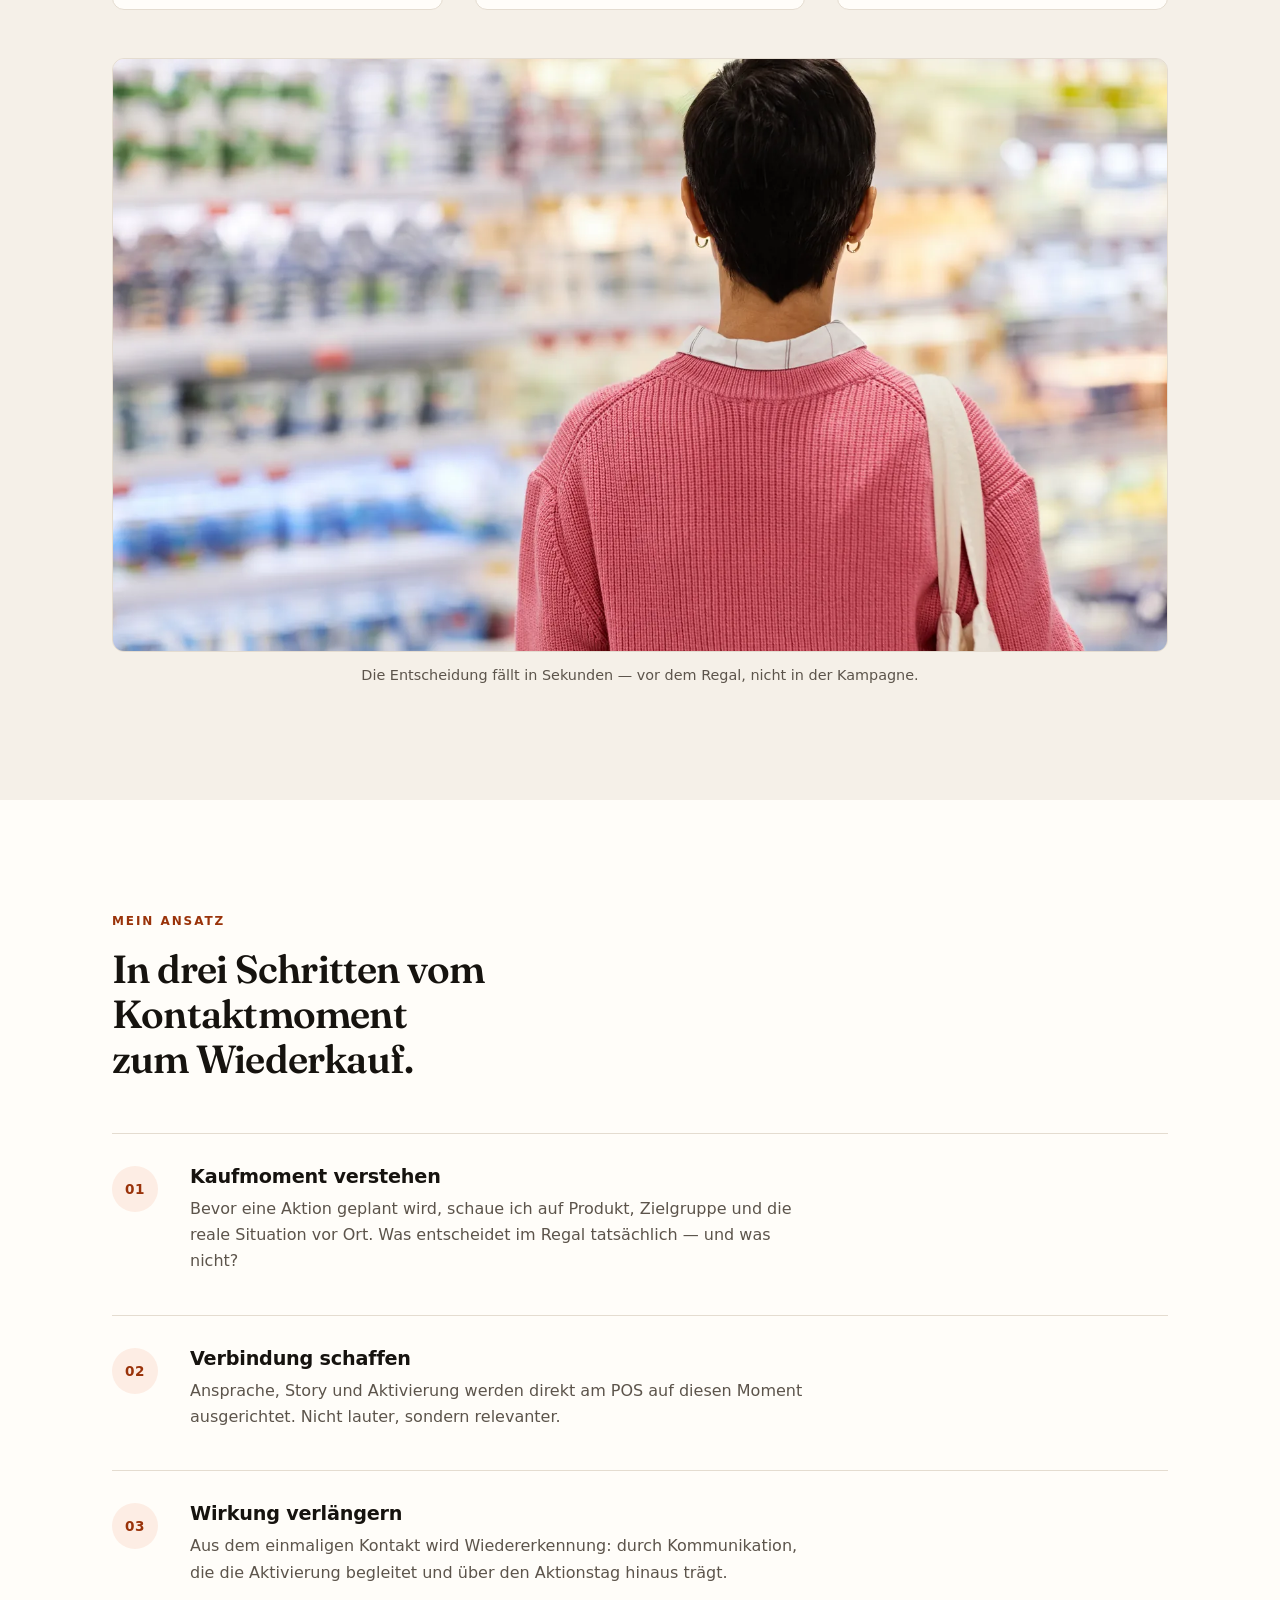
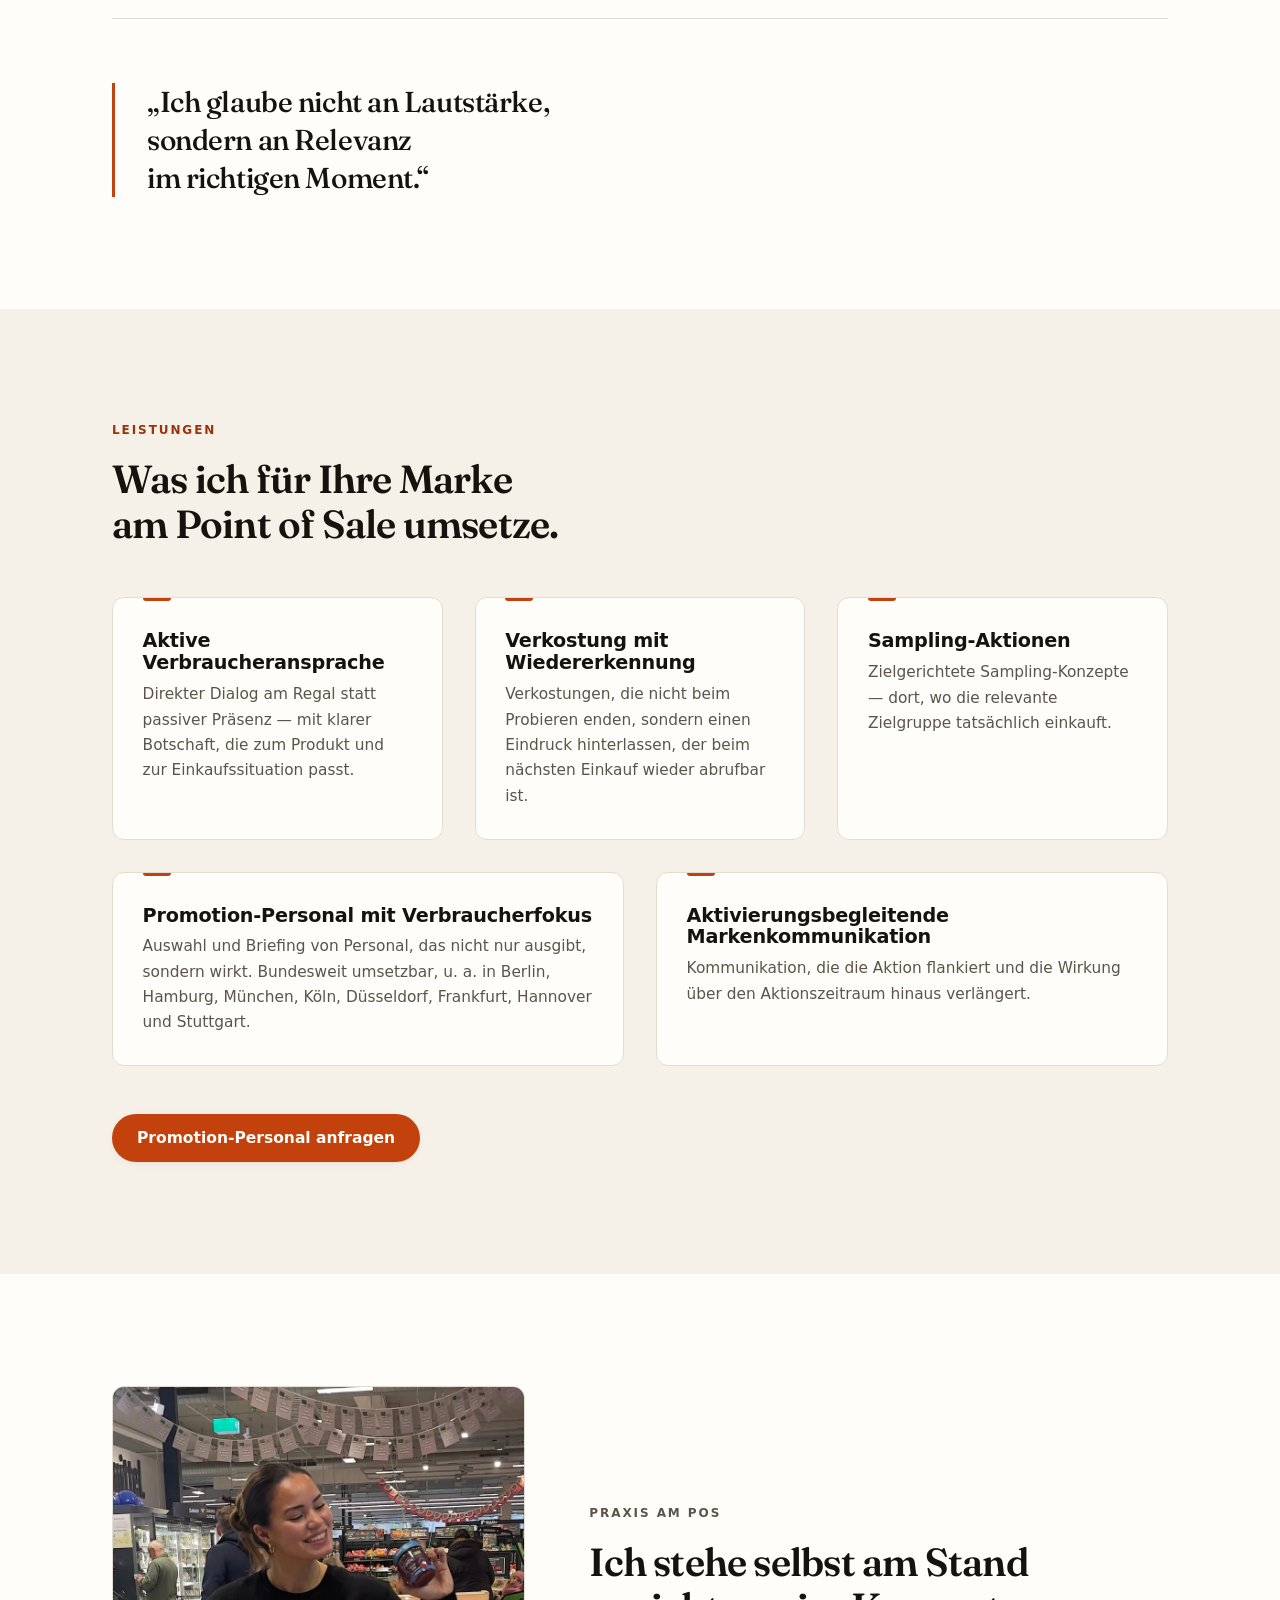
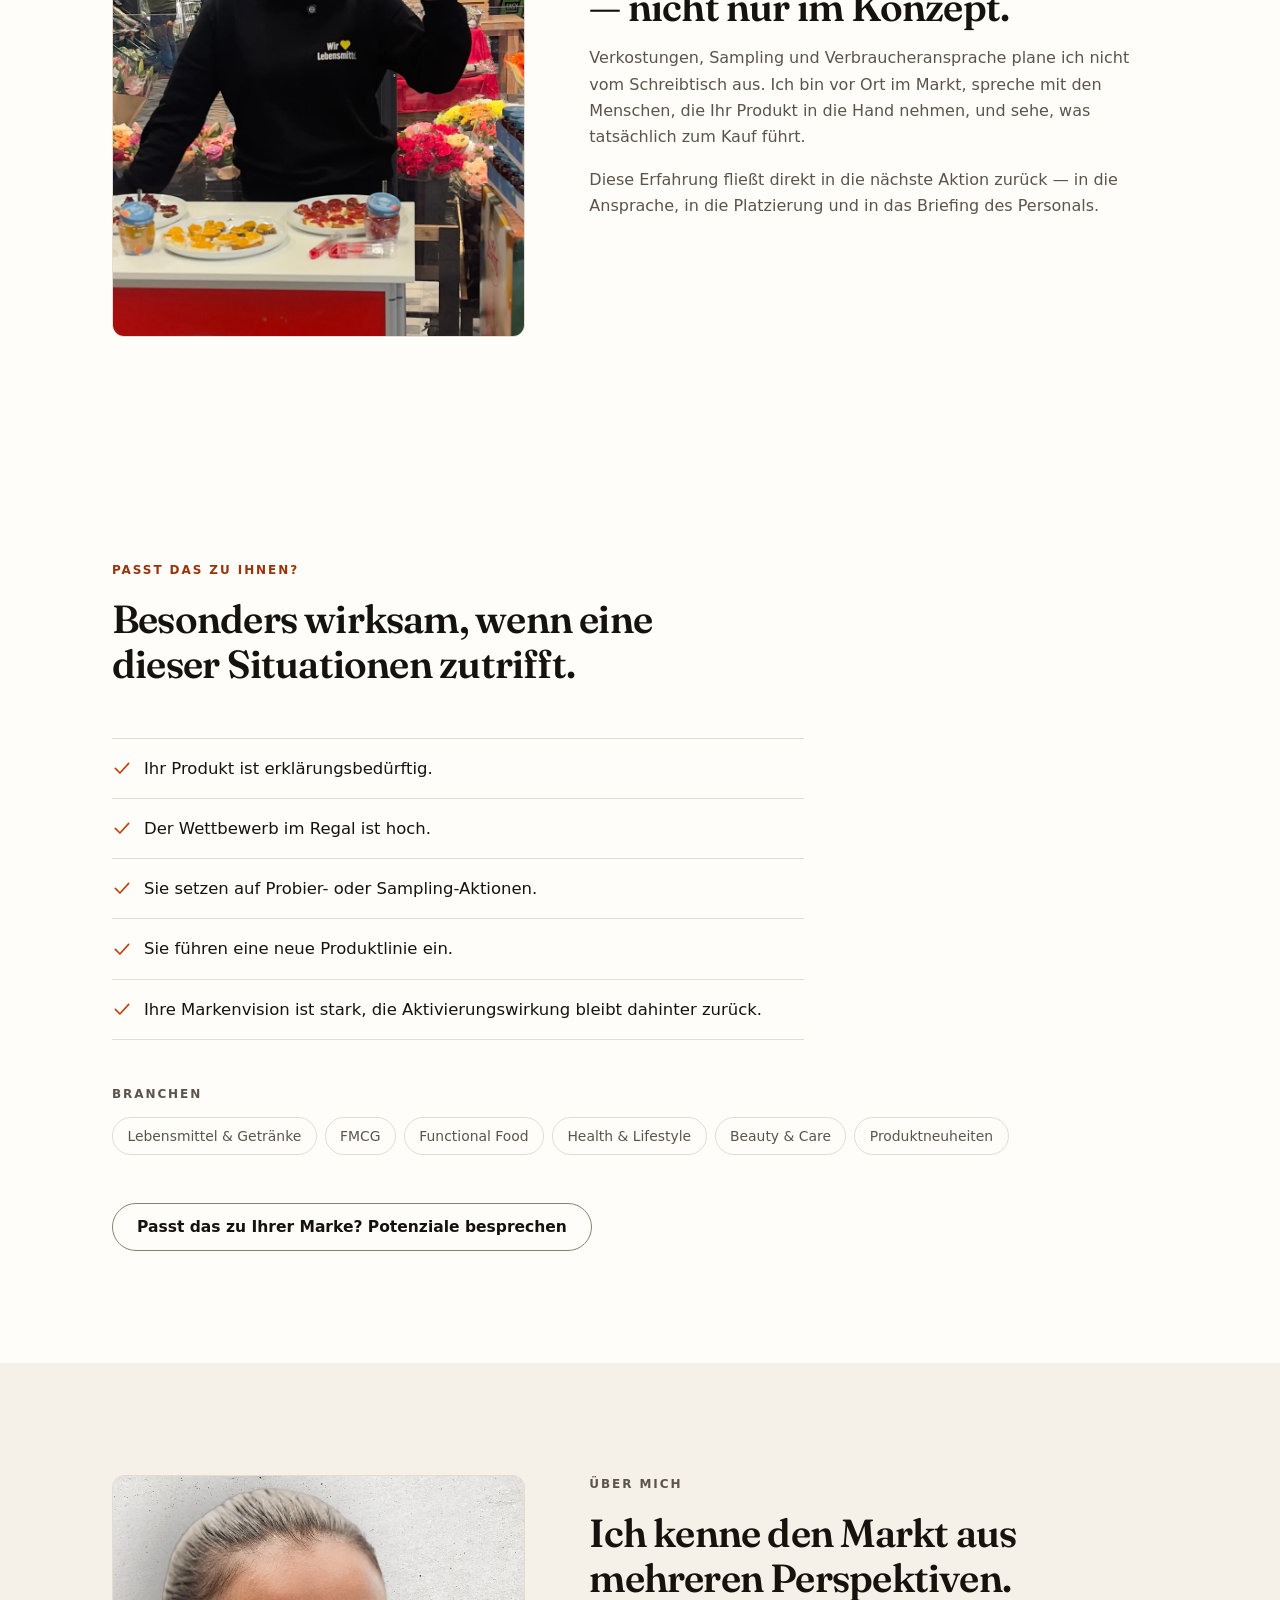
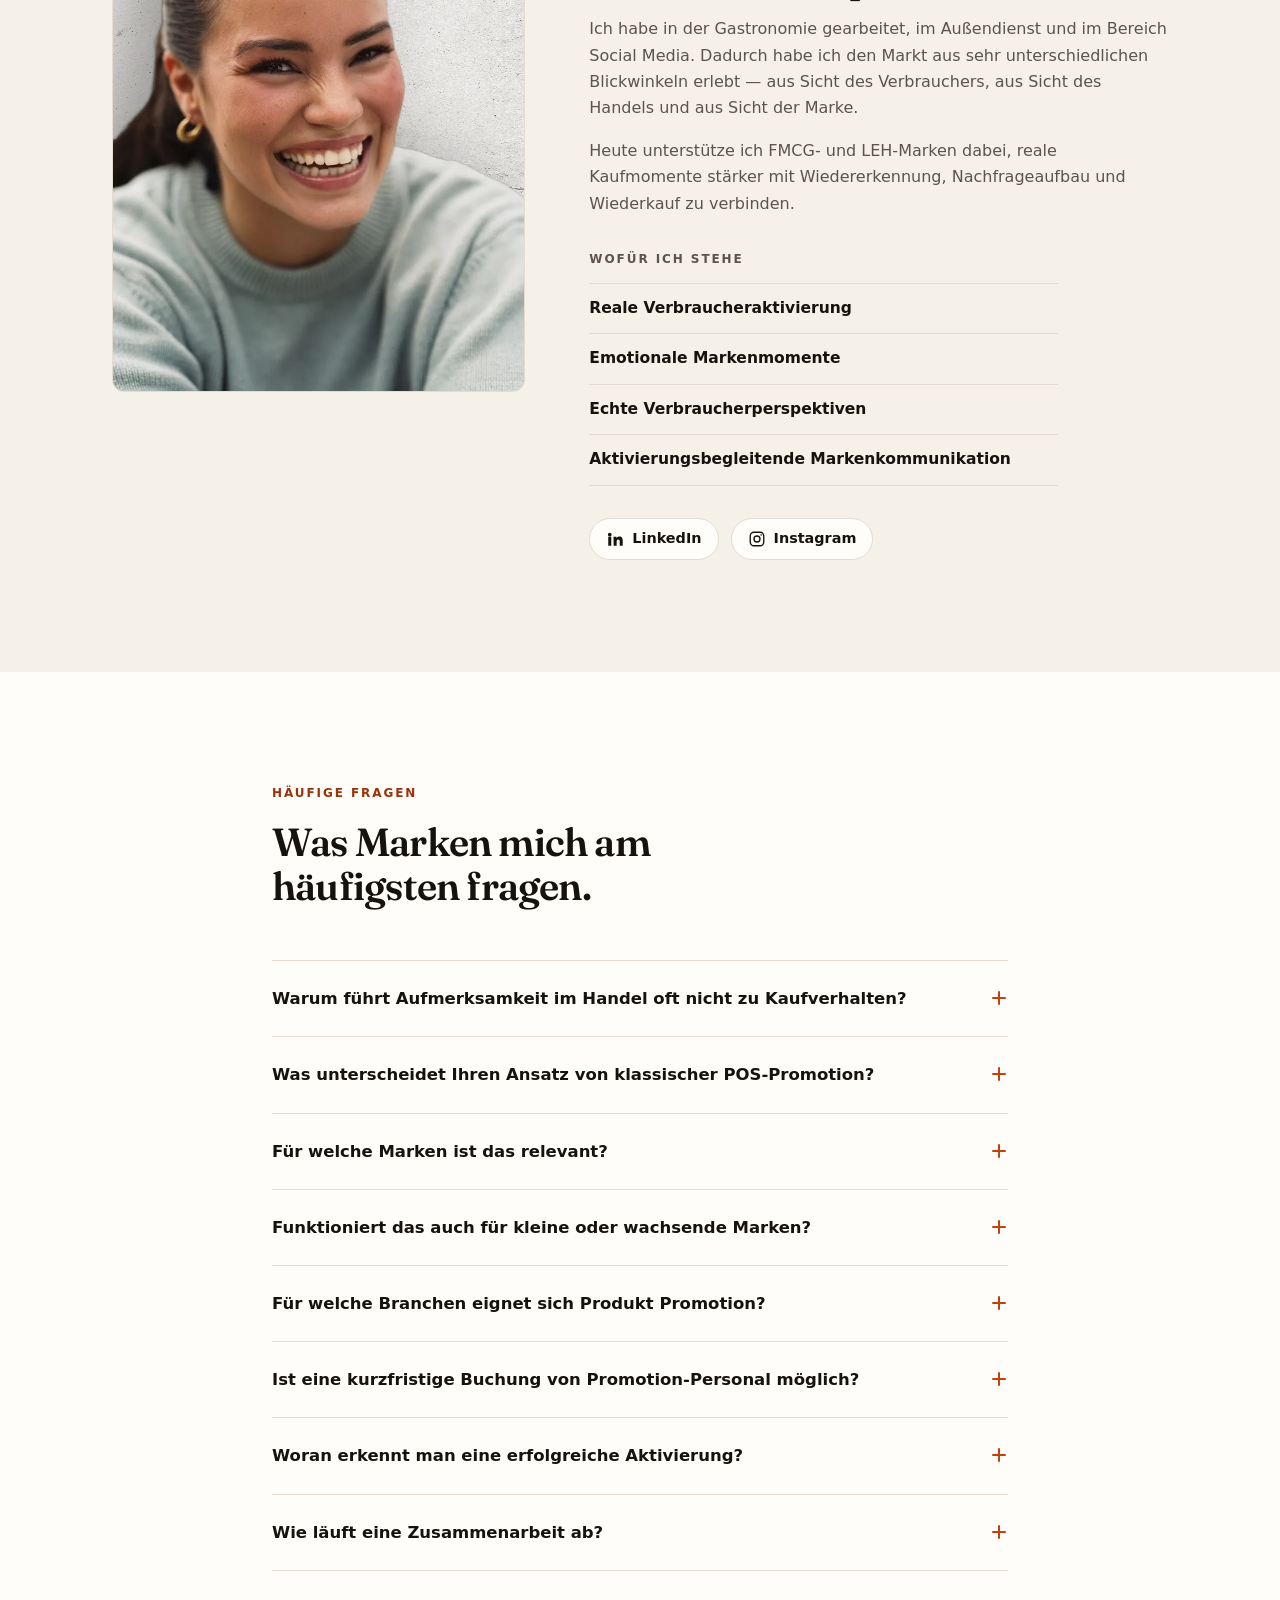
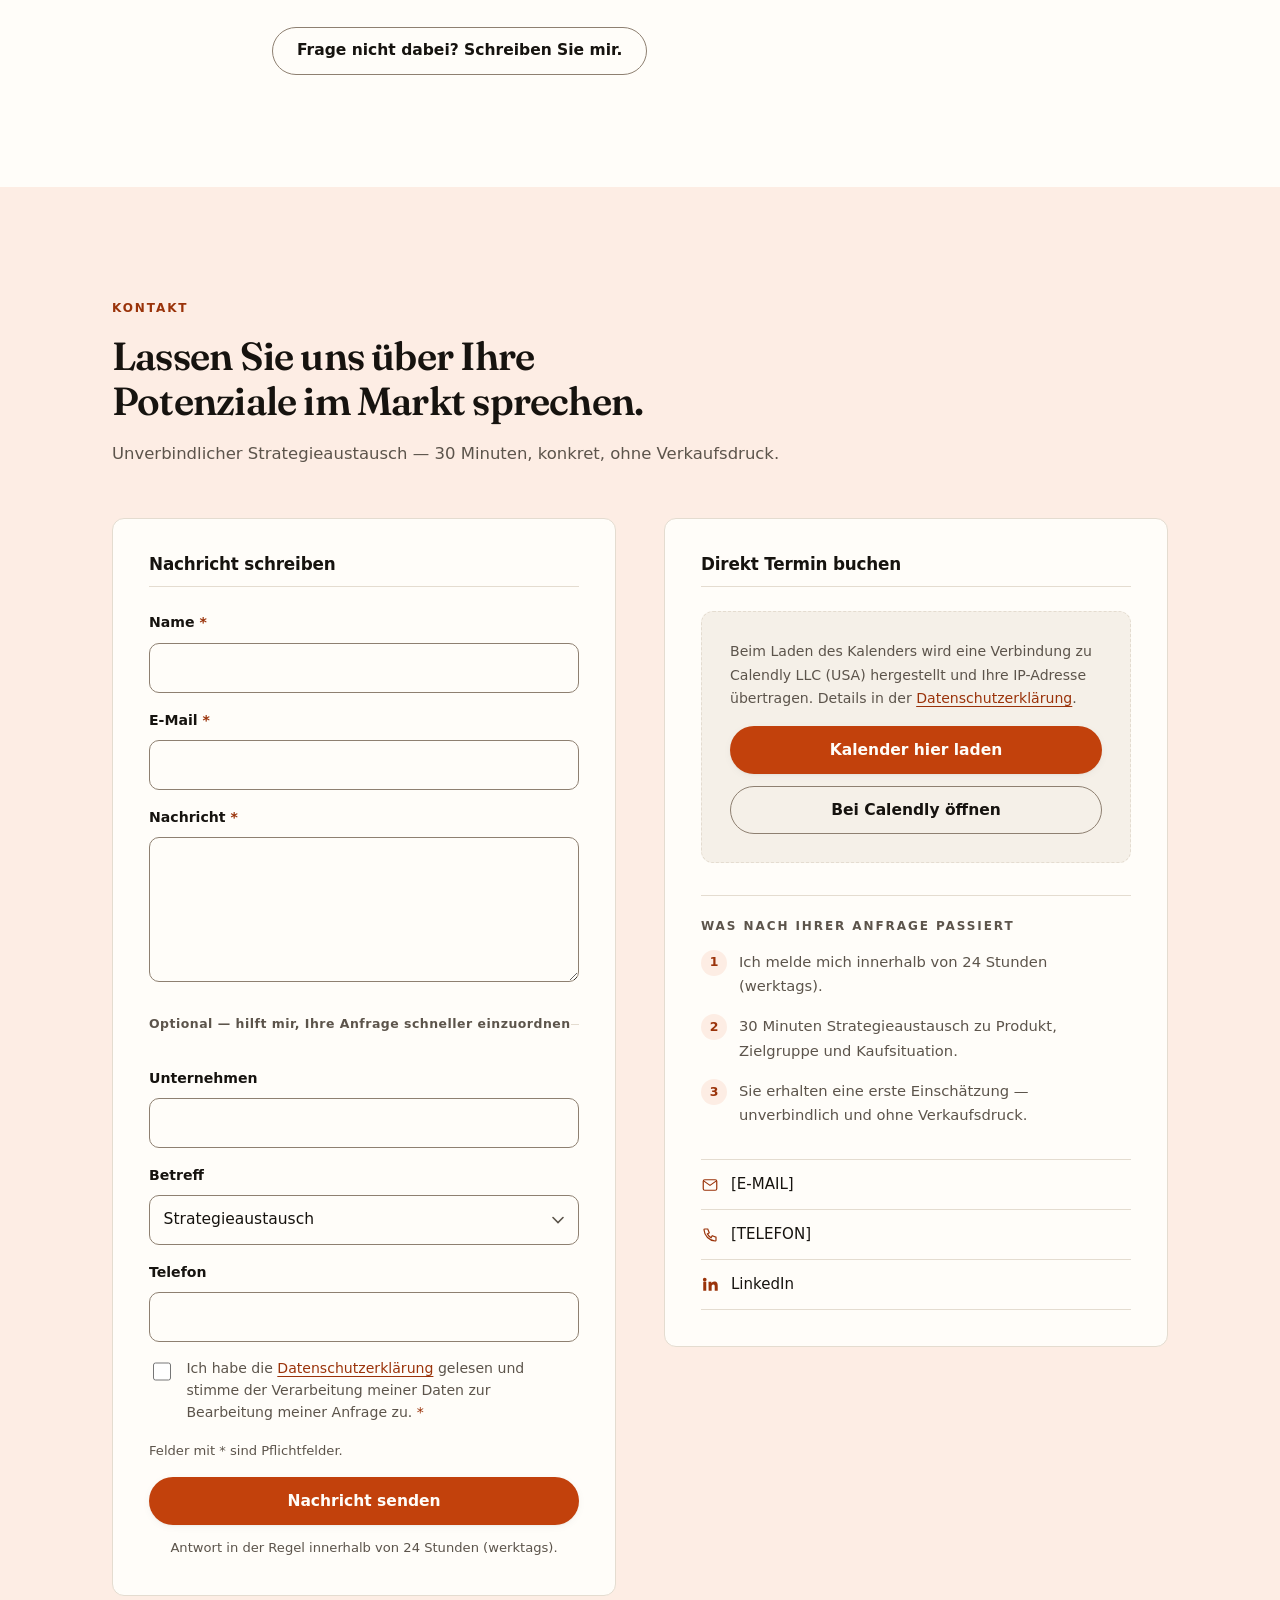
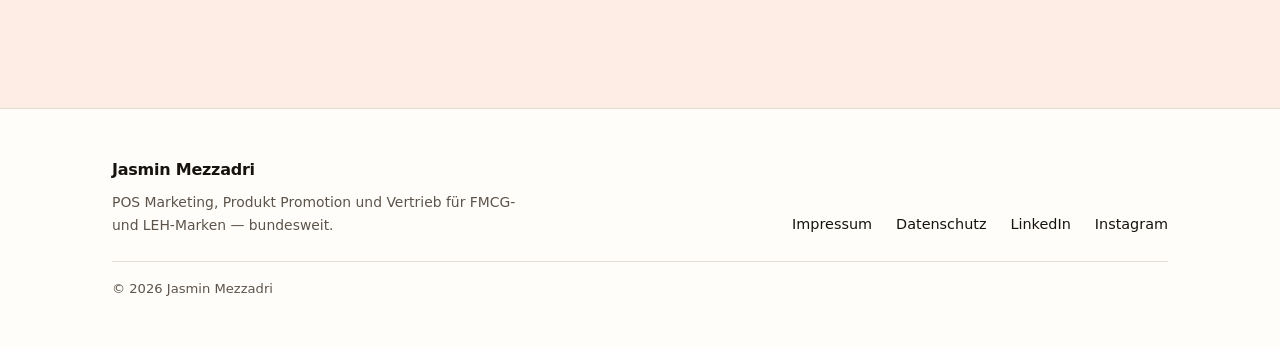
==== commit 6fa984ae: "Add files via upload Pictures added" ====
--- a/index.html
+++ b/index.html
@@ -213,6 +213,15 @@
           <p>Die Markenvision stimmt, im Regal kommt sie nicht an.</p>
         </li>
       </ul>
+      <figure class="figure-band reveal">
+        <picture>
+          <source type="image/webp" srcset="assets/img/regal.webp 1x, assets/img/regal@2x.webp 2x">
+          <img src="assets/img/regal.jpg" srcset="assets/img/regal.jpg 1x, assets/img/regal@2x.jpg 2x"
+               width="1600" height="900" loading="lazy" decoding="async"
+               alt="Kundin steht vor einem gut gefüllten Kühlregal im Supermarkt und trifft ihre Kaufentscheidung.">
+        </picture>
+        <figcaption>Die Entscheidung fällt in Sekunden — vor dem Regal, nicht in der Kampagne.</figcaption>
+      </figure>
     </div>
   </section>
 
@@ -285,6 +294,26 @@
     </div>
   </section>
 
+
+  <!-- SEKTION 4b — PRAXIS AM POS -->
+  <section class="section praxis" id="praxis" aria-labelledby="praxis-title">
+    <div class="container praxis-grid">
+      <div class="praxis-media reveal">
+        <picture>
+          <source type="image/webp" srcset="assets/img/praxis.webp 1x, assets/img/praxis@2x.webp 2x">
+          <img src="assets/img/praxis.jpg" srcset="assets/img/praxis.jpg 1x, assets/img/praxis@2x.jpg 2x"
+               width="900" height="1200" loading="lazy" decoding="async"
+               alt="Jasmin Mezzadri im Gespräch an einem Verkostungsstand im Lebensmitteleinzelhandel.">
+        </picture>
+      </div>
+      <div class="praxis-body reveal">
+        <p class="eyebrow">Praxis am POS</p>
+        <h2 id="praxis-title">Ich stehe selbst am Stand — nicht nur im Konzept.</h2>
+        <p>Verkostungen, Sampling und Verbraucheransprache plane ich nicht vom Schreibtisch aus. Ich bin vor Ort im Markt, spreche mit den Menschen, die Ihr Produkt in die Hand nehmen, und sehe, was tatsächlich zum Kauf führt.</p>
+        <p>Diese Erfahrung fließt direkt in die nächste Aktion zurück — in die Ansprache, in die Platzierung und in das Briefing des Personals.</p>
+      </div>
+    </div>
+  </section>
 
   <!-- ==========================================================================
        REFERENZ-/LOGO-BLOCK — VORBEREITET, AKTUELL DEAKTIVIERT.
@@ -360,9 +389,12 @@
   <section class="section section-alt" id="ueber-mich" aria-labelledby="ueber-mich-title">
     <div class="container about-grid">
       <div class="about-media reveal">
-        <!-- PLATZHALTER: Portraitfoto hier ersetzen durch assets/img/jasmin.jpg (Seitenverhältnis 4:5, z. B. 800x1000) -->
-        <img src="assets/img/jasmin-placeholder.svg" width="800" height="1000" loading="lazy" decoding="async" alt="">
-        <!-- Nach Einsetzen des echten Fotos: alt="Jasmin Mezzadri, POS-Marketing- und Vertriebsexpertin" -->
+        <picture>
+          <source type="image/webp" srcset="assets/img/jasmin.webp 1x, assets/img/jasmin@2x.webp 2x">
+          <img src="assets/img/jasmin.jpg" srcset="assets/img/jasmin.jpg 1x, assets/img/jasmin@2x.jpg 2x"
+               width="800" height="1000" loading="lazy" decoding="async"
+               alt="Jasmin Mezzadri, POS-Marketing- und Vertriebsexpertin">
+        </picture>
       </div>
       <div class="about-body reveal">
         <p class="eyebrow">Über mich</p>
--- a/assets/css/style.css
+++ b/assets/css/style.css
@@ -882,6 +882,44 @@
 .trustline .trust-link { color: var(--ink-soft); text-decoration: underline; text-underline-offset: 0.2em; }
 .trustline .trust-link:hover { color: var(--accent-dk); }
 
+/* --- 17e. Bildband & Praxis-Sektion --------------------------------------- */
+/* Bilder tragen hier Kontext, keine Dekoration: ein Motiv pro Sektion, gedeckt,
+   abgerundete Kanten wie alle Flaechen (Jongmans et al. 2022). */
+.figure-band {
+  /* figure hat im UA-Stylesheet 40px Seitenrand — hier explizit zuruecksetzen. */
+  margin: clamp(2rem, 4vw, 3rem) 0 0;
+}
+.figure-band img {
+  display: block;
+  width: 100%;
+  height: auto;
+  /* Auf schmalen Viewports wird 16:9 zum Streifen — dort hoeher schneiden. */
+  aspect-ratio: 4 / 3;
+  object-fit: cover;
+  border-radius: var(--radius);
+  border: 1px solid var(--line);
+  background: var(--paper);
+}
+.figure-band figcaption {
+  margin-top: var(--sp-3);
+  font-size: 0.9rem;
+  color: var(--ink-soft);
+  text-align: center;
+}
+
+.praxis-grid { display: grid; gap: clamp(2rem, 5vw, 4rem); align-items: center; }
+.praxis-media img {
+  display: block;
+  width: 100%;
+  aspect-ratio: 3 / 4;
+  object-fit: cover;
+  border-radius: var(--radius);
+  border: 1px solid var(--line);
+  background: var(--paper);
+}
+.praxis-body p { color: var(--ink-soft); max-width: 58ch; }
+.praxis-body h2 { max-width: 20ch; }
+
 /* --- 18. Breakpoints ---------------------------------------------------- */
 @media (min-width: 640px) {
   /* minmax(0, 1fr) statt 1fr: sonst waechst eine Spalte an der min-content-Breite
@@ -890,6 +928,7 @@
   /* Symmetrie (Jongmans et al. 2022): keine angebrochene Schlusszeile.
      Bei 5 Karten in 2 Spalten laeuft die letzte Karte ueber die volle Breite. */
   .card-grid.grid-5 > :last-child { grid-column: 1 / -1; }
+  .figure-band img { aspect-ratio: 16 / 9; }
   .step { gap: var(--sp-5); }
   .footer-inner {
     grid-template-columns: 1fr auto;
@@ -929,6 +968,7 @@
   .card-grid.cols-3.grid-5 > :nth-child(4),
   .card-grid.cols-3.grid-5 > :nth-child(5) { grid-column: span 3; }
   .about-grid { grid-template-columns: minmax(0, 5fr) minmax(0, 7fr); }
+  .praxis-grid { grid-template-columns: minmax(0, 5fr) minmax(0, 7fr); }
   .contact-grid { grid-template-columns: minmax(0, 1fr) minmax(0, 1fr); }
   .checklist { display: grid; }
 }
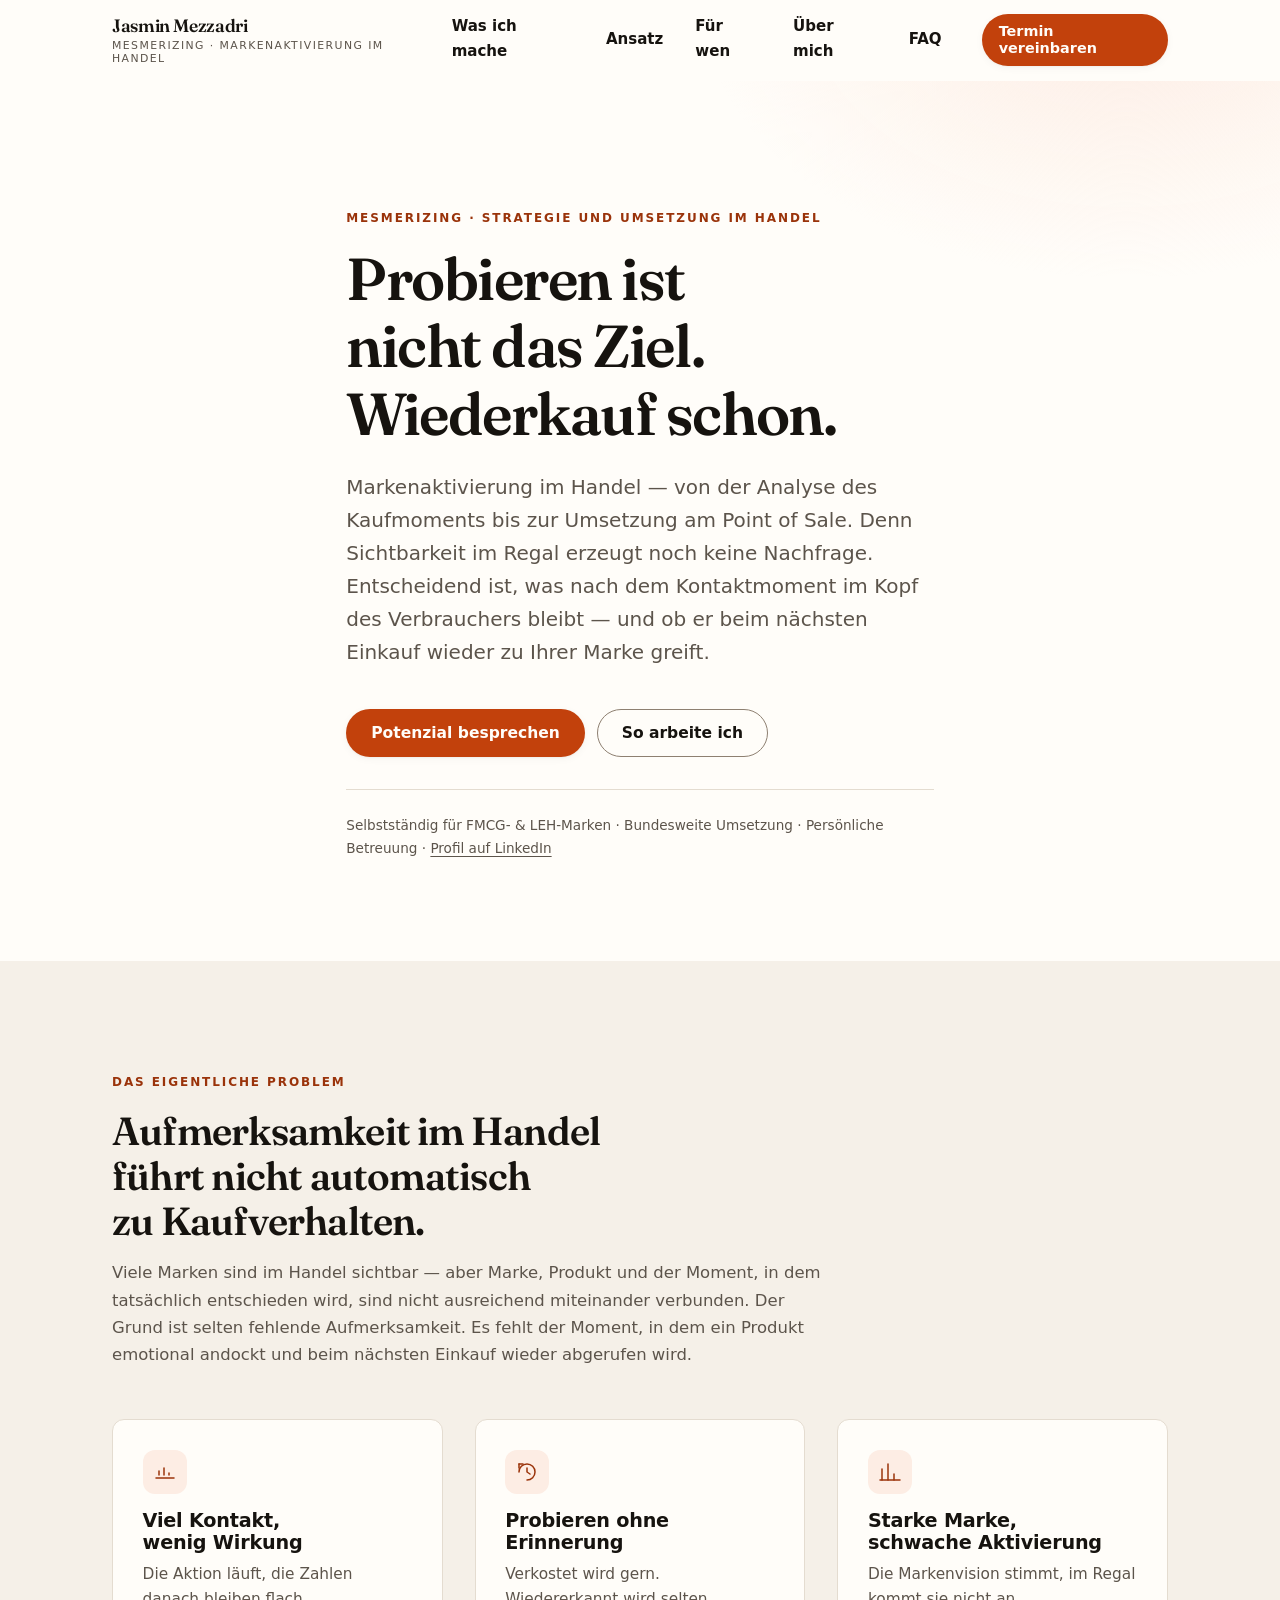
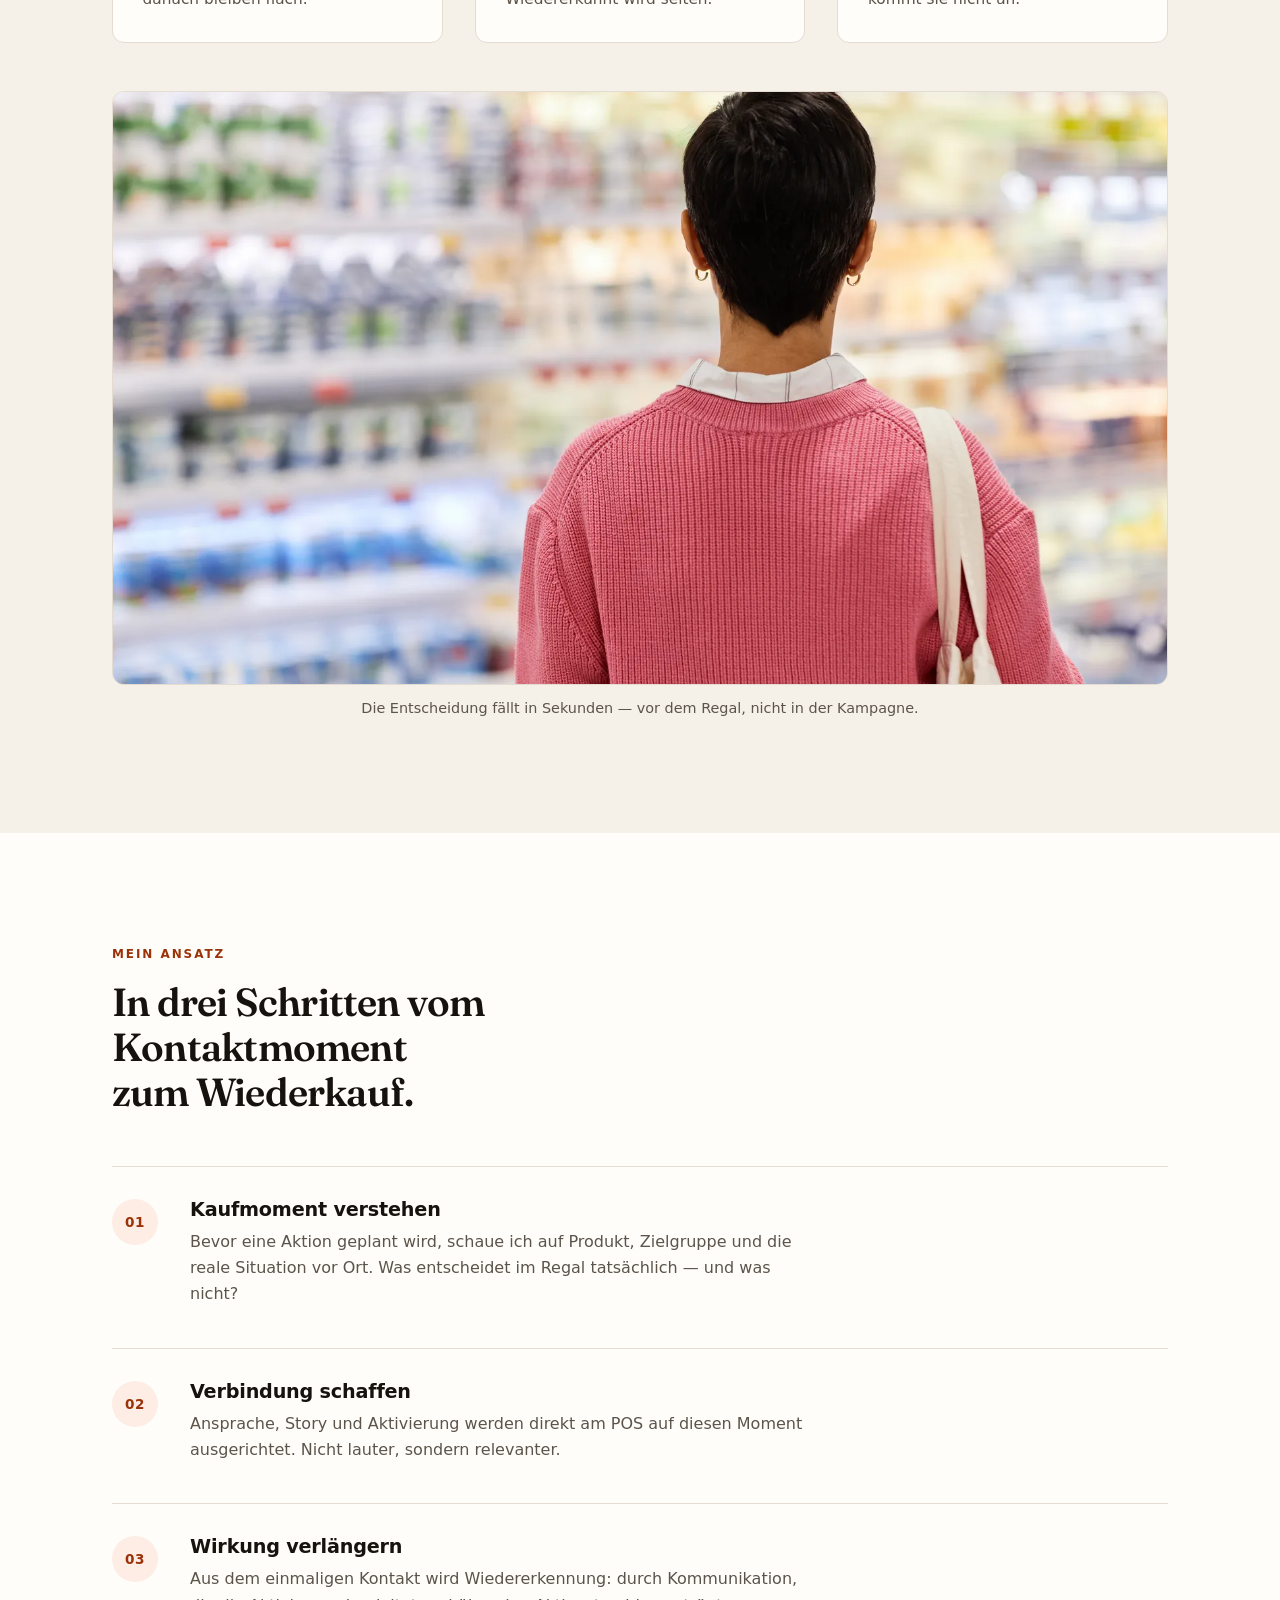
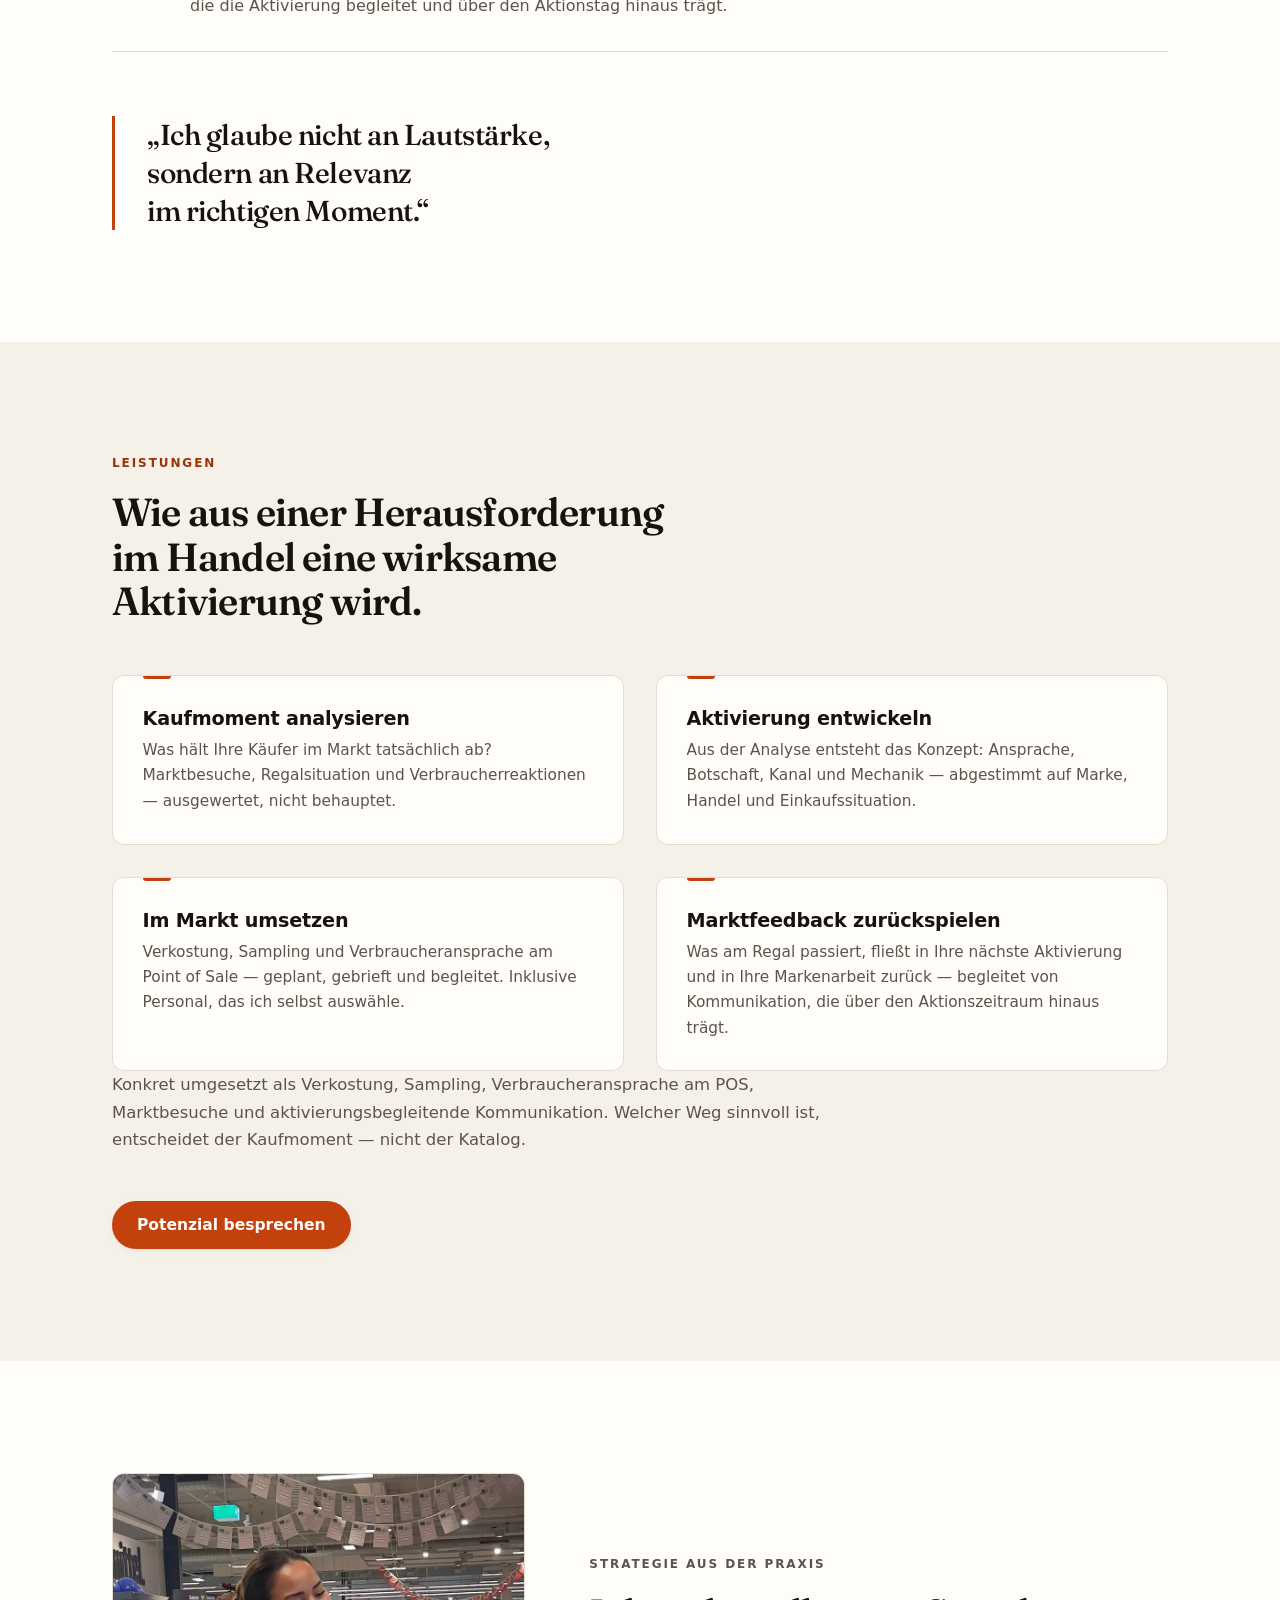
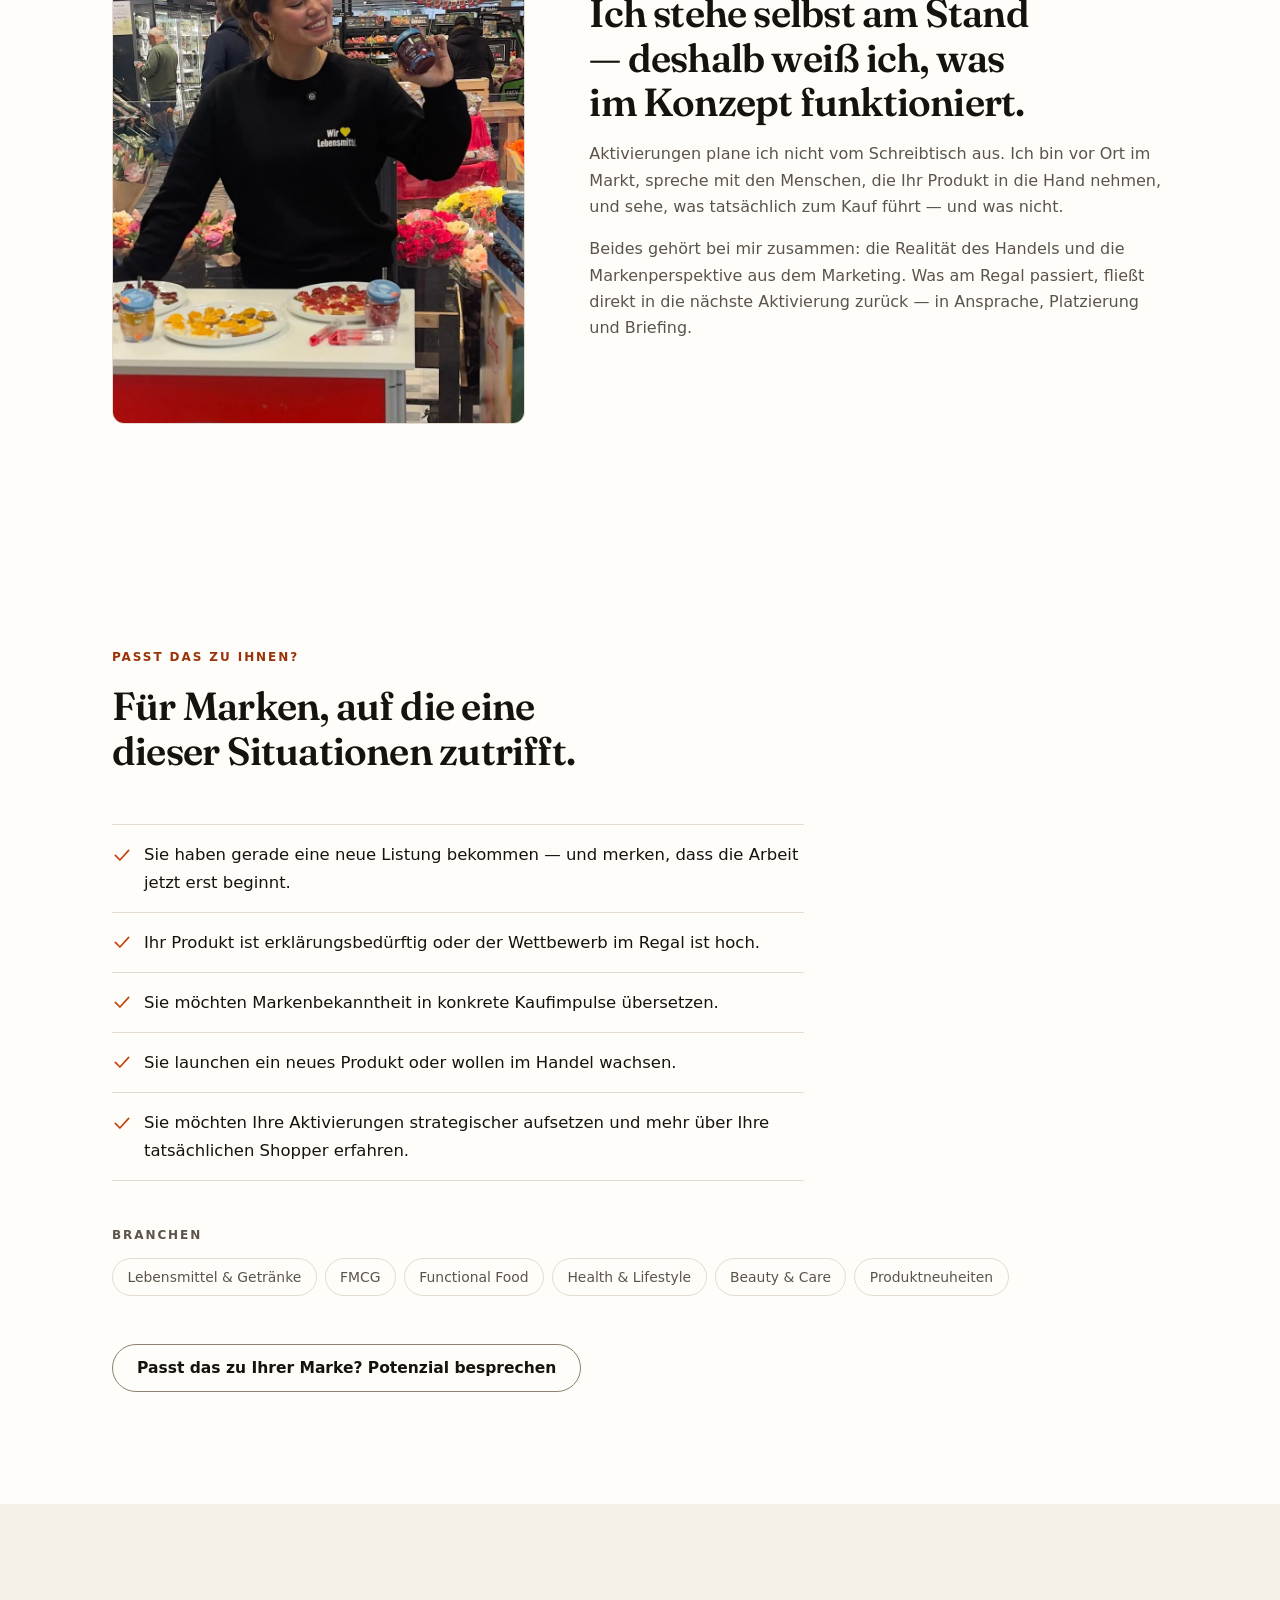
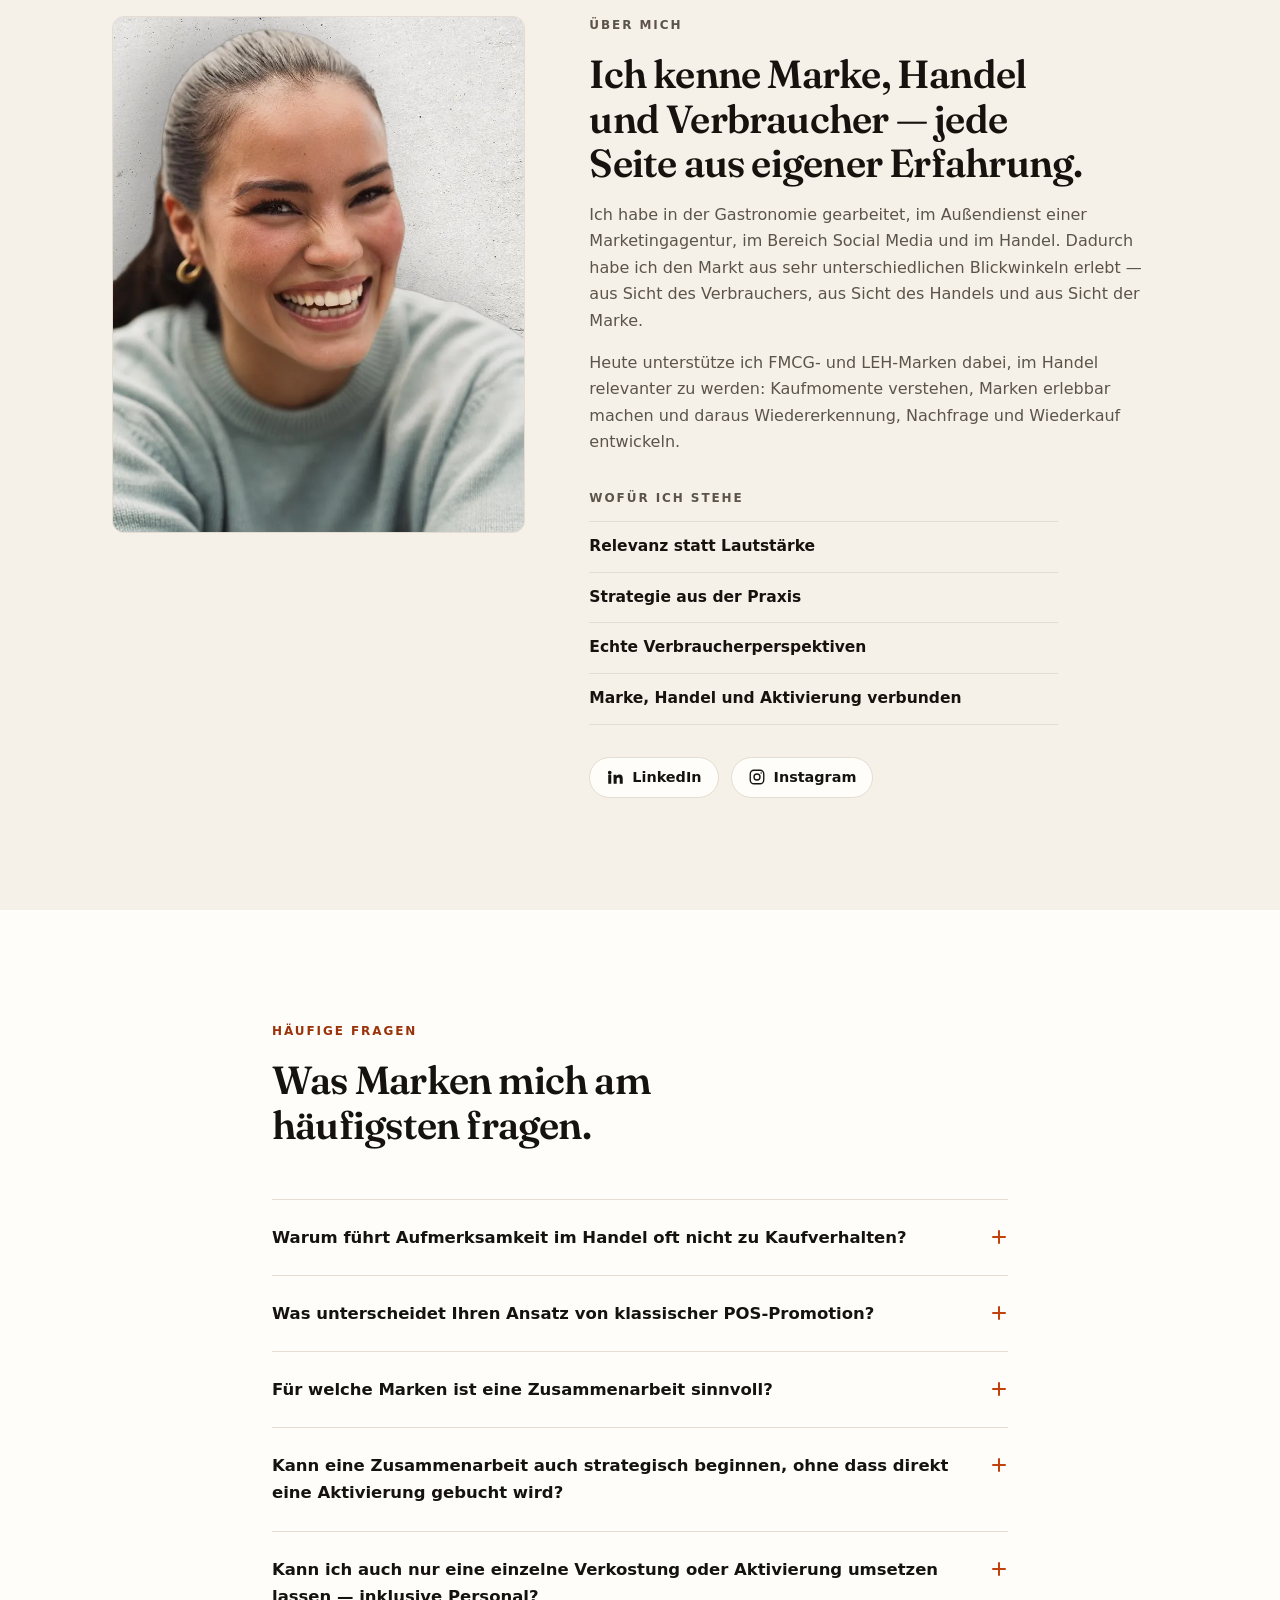
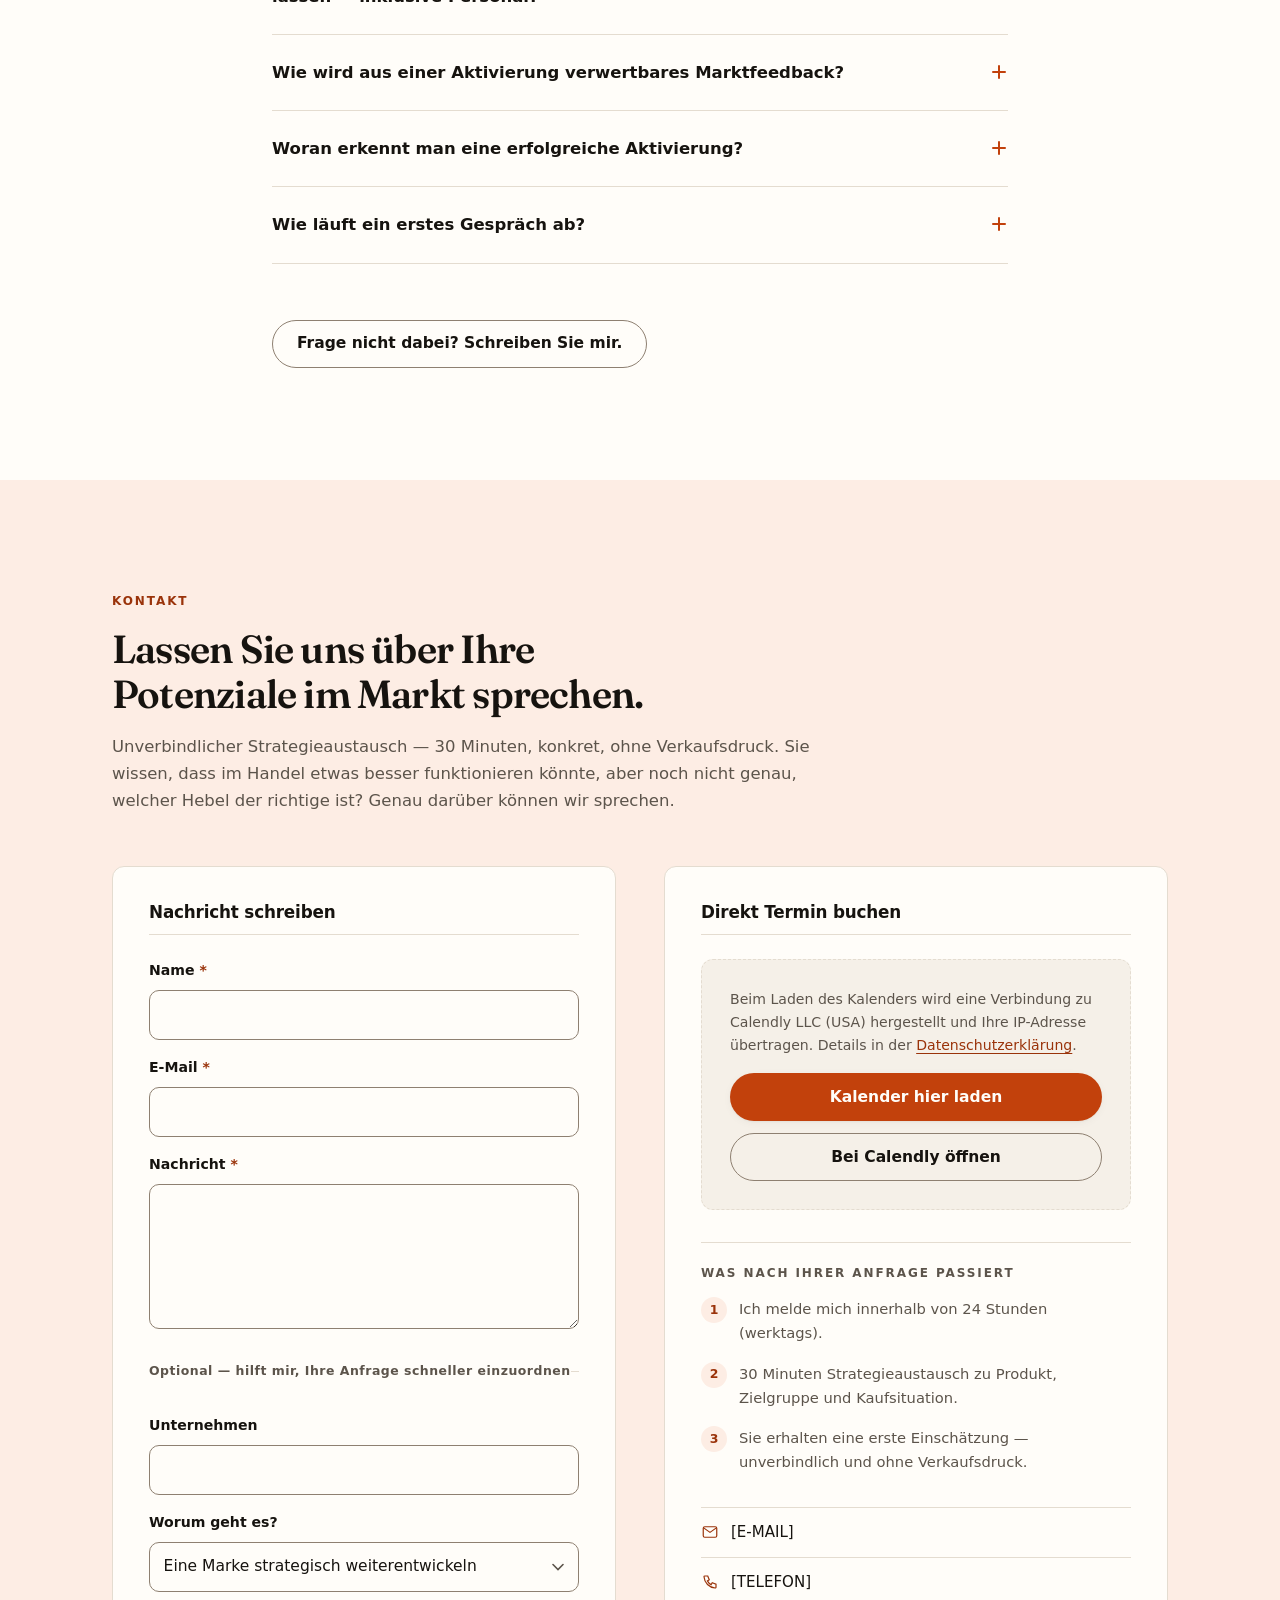
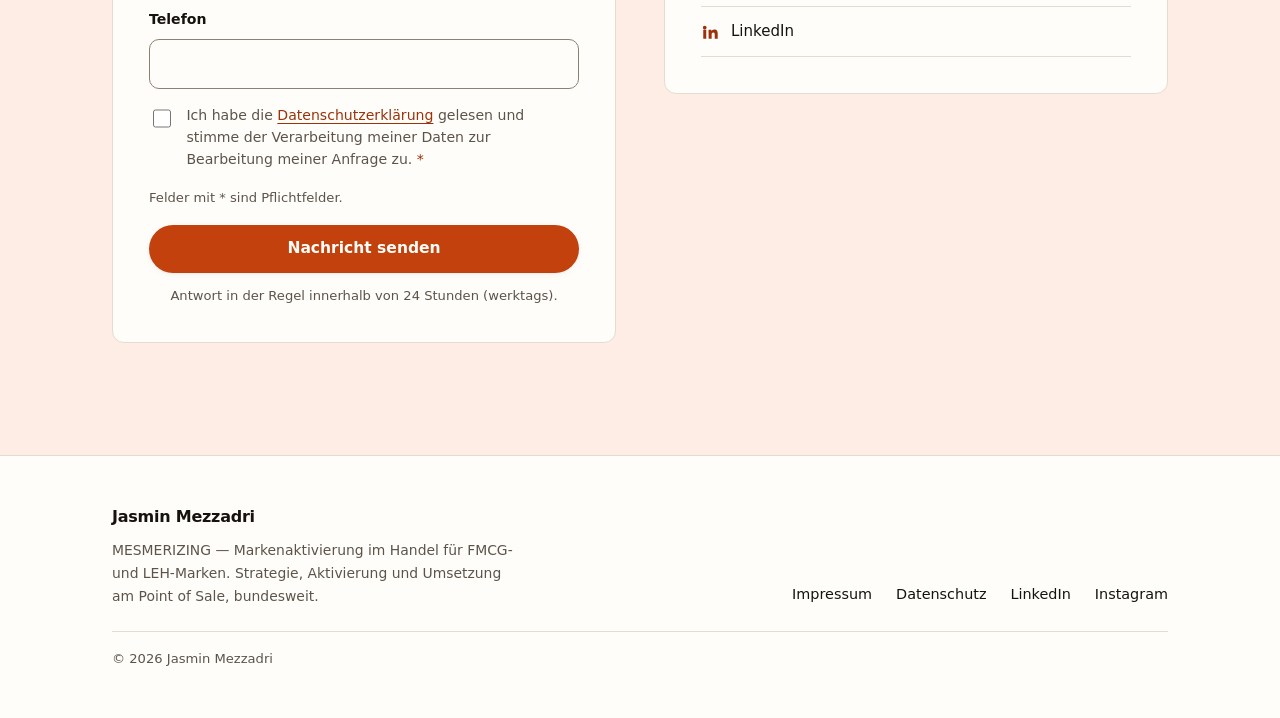
==== commit 36aa6ba9: "Umbau Schlanker und mit Änderung nach Kunden Feedback" ====
--- a/index.html
+++ b/index.html
@@ -3,26 +3,26 @@
 <head>
 <meta charset="utf-8">
 <meta name="viewport" content="width=device-width, initial-scale=1">
-<title>POS Marketing &amp; Produkt Promotion für FMCG-Marken | Mezzadri</title>
-<meta name="description" content="Bundesweite POS-Aktivierung für FMCG- und LEH-Marken: Verkostung, Sampling und Promotion-Personal mit Fokus auf Wiedererkennung und Wiederkauf.">
-<link rel="canonical" href="https://[DOMAIN]/">
+<title>Markenaktivierung im Handel für FMCG-Marken | Jasmin Mezzadri</title>
+<meta name="description" content="Marken im Handel relevanter machen: Kaufmomente verstehen, Aktivierungen entwickeln und umsetzen — Verkostung, Sampling und Verbraucheransprache für FMCG- und LEH-Marken.">
+<link rel="canonical" href="https://www.mesmerizing.eu/">
 <meta name="theme-color" content="#C2410C">
 <meta name="author" content="Jasmin Mezzadri">
 <meta property="og:type" content="website">
 <meta property="og:locale" content="de_DE">
-<meta property="og:site_name" content="Jasmin Mezzadri">
-<meta property="og:title" content="POS Marketing &amp; Produkt Promotion für FMCG-Marken | Mezzadri">
-<meta property="og:description" content="Bundesweite POS-Aktivierung für FMCG- und LEH-Marken: Verkostung, Sampling und Promotion-Personal mit Fokus auf Wiedererkennung und Wiederkauf.">
-<meta property="og:url" content="https://[DOMAIN]/">
-<meta property="og:image" content="https://[DOMAIN]/assets/img/og-image.png">
+<meta property="og:site_name" content="Jasmin Mezzadri — MESMERIZING">
+<meta property="og:title" content="Markenaktivierung im Handel für FMCG-Marken | Jasmin Mezzadri">
+<meta property="og:description" content="Marken im Handel relevanter machen: Kaufmomente verstehen, Aktivierungen entwickeln und umsetzen — Verkostung, Sampling und Verbraucheransprache für FMCG- und LEH-Marken.">
+<meta property="og:url" content="https://www.mesmerizing.eu/">
+<meta property="og:image" content="https://www.mesmerizing.eu/assets/img/og-image.png">
 <meta property="og:image:type" content="image/png">
 <meta property="og:image:width" content="1200">
 <meta property="og:image:height" content="630">
 <meta property="og:image:alt" content="Wortmarke Jasmin Mezzadri mit dem Leitsatz „Probieren ist nicht das Ziel. Wiederkauf schon.“ auf terrakottafarbenem Hintergrund">
 <meta name="twitter:card" content="summary_large_image">
-<meta name="twitter:title" content="POS Marketing &amp; Produkt Promotion für FMCG-Marken | Mezzadri">
-<meta name="twitter:description" content="Bundesweite POS-Aktivierung für FMCG- und LEH-Marken: Verkostung, Sampling und Promotion-Personal mit Fokus auf Wiedererkennung und Wiederkauf.">
-<meta name="twitter:image" content="https://[DOMAIN]/assets/img/og-image.png">
+<meta name="twitter:title" content="Markenaktivierung im Handel für FMCG-Marken | Jasmin Mezzadri">
+<meta name="twitter:description" content="Marken im Handel relevanter machen: Kaufmomente verstehen, Aktivierungen entwickeln und umsetzen — Verkostung, Sampling und Verbraucheransprache für FMCG- und LEH-Marken.">
+<meta name="twitter:image" content="https://www.mesmerizing.eu/assets/img/og-image.png">
 <meta name="twitter:image:alt" content="Wortmarke Jasmin Mezzadri mit dem Leitsatz „Probieren ist nicht das Ziel. Wiederkauf schon.“ auf terrakottafarbenem Hintergrund">
 <link rel="icon" href="data:image/svg+xml,%3Csvg xmlns='http://www.w3.org/2000/svg' viewBox='0 0 32 32'%3E%3Crect width='32' height='32' rx='7' fill='%23C2410C'/%3E%3Ctext x='16' y='22' font-family='Arial,Helvetica,sans-serif' font-size='16' font-weight='700' fill='%23FFFDF9' text-anchor='middle'%3EJM%3C/text%3E%3C/svg%3E">
 <link rel="preload" href="assets/fonts/fraunces-var.woff2" as="font" type="font/woff2" crossorigin>
@@ -32,10 +32,11 @@
 {
   "@context": "https://schema.org",
   "@type": "ProfessionalService",
-  "name": "Jasmin Mezzadri — POS Marketing & Vertrieb",
-  "description": "POS Marketing, Produkt Promotion und Vertrieb für FMCG- und LEH-Marken: Verbraucheransprache, Verkostung, Sampling und Promotion-Personal mit Fokus auf Wiedererkennung, Nachfrage und Wiederkauf.",
-  "url": "https://[DOMAIN]/",
-  "image": "https://[DOMAIN]/assets/img/og-image.png",
+  "name": "Jasmin Mezzadri — MESMERIZING",
+  "alternateName": "MESMERIZING",
+  "description": "Markenaktivierung im Handel für FMCG- und LEH-Marken: Kaufmomente analysieren, Aktivierungen entwickeln und am Point of Sale umsetzen — Verkostung, Sampling und Verbraucheransprache mit Fokus auf Wiedererkennung, Nachfrage und Wiederkauf.",
+  "url": "https://www.mesmerizing.eu/",
+  "image": "https://www.mesmerizing.eu/assets/img/og-image.png",
   "email": "[E-MAIL]",
   "telephone": "[TELEFON]",
   "areaServed": {
@@ -43,11 +44,16 @@
     "name": "Deutschland"
   },
   "serviceType": [
+    "Markenaktivierung im Handel",
+    "Retail Activation",
+    "Trade Marketing",
+    "Shopper Marketing",
     "POS Marketing",
     "Produkt Promotion",
     "Verkostung",
     "Sampling-Aktionen",
     "Promotion-Personal",
+    "Produktlaunch im Handel",
     "Vertrieb"
   ],
   "sameAs": [
@@ -57,7 +63,7 @@
   "founder": {
     "@type": "Person",
     "name": "Jasmin Mezzadri",
-    "jobTitle": "POS-Marketing- und Vertriebsexpertin",
+    "jobTitle": "Expertin für Markenaktivierung im Handel",
     "sameAs": [
       "https://www.linkedin.com/in/jasmin-mezzadri",
       "https://www.instagram.com/jazmzdri"
@@ -75,7 +81,7 @@
       "name": "Warum führt Aufmerksamkeit im Handel oft nicht zu Kaufverhalten?",
       "acceptedAnswer": {
         "@type": "Answer",
-        "text": "Weil Aufmerksamkeit und Erinnerung zwei verschiedene Dinge sind. Ein Produkt kann gesehen und probiert werden, ohne dass daraus ein Eindruck entsteht, der beim nächsten Einkauf wieder abgerufen wird. Genau an dieser Lücke setze ich an."
+        "text": "Weil Aufmerksamkeit und Erinnerung zwei verschiedene Dinge sind. Ein Produkt kann gesehen und probiert werden, ohne dass daraus ein Eindruck entsteht, der beim nächsten Einkauf wieder abgerufen wird. Häufig fehlt die Verbindung zwischen Marke, Produkt und dem Moment, in dem tatsächlich entschieden wird. Genau an dieser Lücke setze ich an."
       }
     },
     {
@@ -83,39 +89,39 @@
       "name": "Was unterscheidet Ihren Ansatz von klassischer POS-Promotion?",
       "acceptedAnswer": {
         "@type": "Answer",
-        "text": "Klassische Promotion misst den Aktionstag. Ich plane von dem her, was danach bleibt: Wiedererkennung, Nachfrage und Wiederkauf. Das verändert Ansprache, Briefing und Begleitkommunikation."
+        "text": "Klassische Promotion misst den Aktionstag. Ich plane von dem her, was danach bleibt: Wiedererkennung, Nachfrage und Wiederkauf. Das verändert Analyse, Ansprache, Briefing und Begleitkommunikation."
       }
     },
     {
       "@type": "Question",
-      "name": "Für welche Marken ist das relevant?",
-      "acceptedAnswer": {
-        "@type": "Answer",
-        "text": "Für FMCG- und LEH-Marken, die im Handel sichtbar sind, deren Aktivierungswirkung aber hinter der Sichtbarkeit zurückbleibt."
+      "name": "Für welche Marken ist eine Zusammenarbeit sinnvoll?",
+      "acceptedAnswer": {
+        "@type": "Answer",
+        "text": "Für FMCG- und LEH-Marken, die im Handel sichtbar sind, deren Wirkung aber hinter der Sichtbarkeit zurückbleibt — von Lebensmitteln und Getränken über Functional Food bis Health & Lifestyle und Beauty & Care. Die Budgetgröße entscheidet dabei weniger als der richtige Hebel: Gerade bei kleineren und wachsenden Marken zahlt eine präzise geplante Aktivierung überproportional ein."
       }
     },
     {
       "@type": "Question",
-      "name": "Funktioniert das auch für kleine oder wachsende Marken?",
-      "acceptedAnswer": {
-        "@type": "Answer",
-        "text": "Ja. Entscheidend ist der richtige Hebel, nicht die Budgetgröße. Gerade bei kleineren Marken zahlt eine präzise geplante Aktion überproportional ein."
+      "name": "Kann eine Zusammenarbeit auch strategisch beginnen, ohne dass direkt eine Aktivierung gebucht wird?",
+      "acceptedAnswer": {
+        "@type": "Answer",
+        "text": "Ja. Viele Gespräche starten mit einer Frage, nicht mit einem Auftrag: Warum funktioniert etwas im Handel nicht so, wie es sollte? Wir können mit einer Analyse der Kaufsituation beginnen und erst danach entscheiden, welche Aktivierung sinnvoll ist — oder ob es überhaupt eine braucht."
       }
     },
     {
       "@type": "Question",
-      "name": "Für welche Branchen eignet sich Produkt Promotion?",
-      "acceptedAnswer": {
-        "@type": "Answer",
-        "text": "Vor allem für Lebensmittel & Getränke, FMCG, Functional Food, Health & Lifestyle, Beauty & Care sowie für Produktneuheiten allgemein."
+      "name": "Kann ich auch nur eine einzelne Verkostung oder Aktivierung umsetzen lassen — inklusive Personal?",
+      "acceptedAnswer": {
+        "@type": "Answer",
+        "text": "Ja. Viele Zusammenarbeiten starten mit einer einzelnen Aktion. Ich plane, briefe und begleite sie so, dass Sie danach mehr über Ihre Käufer wissen als vorher. Das Personal wähle ich selbst aus und briefe es persönlich — bundesweit umsetzbar, unter anderem in Berlin, Hamburg, München, Köln, Düsseldorf, Frankfurt, Hannover und Stuttgart."
       }
     },
     {
       "@type": "Question",
-      "name": "Ist eine kurzfristige Buchung von Promotion-Personal möglich?",
-      "acceptedAnswer": {
-        "@type": "Answer",
-        "text": "Kurzfristige Anfragen sind je nach Zeitraum und Region möglich. Am besten schreiben Sie mir kurz Termin und Standort — dann sage ich Ihnen schnell, was realistisch ist."
+      "name": "Wie wird aus einer Aktivierung verwertbares Marktfeedback?",
+      "acceptedAnswer": {
+        "@type": "Answer",
+        "text": "Indem vorher feststeht, worauf geachtet wird. Reaktionen am Regal, Einwände, Fragen und Kaufabbrüche werden strukturiert festgehalten statt nur gezählt. Was dabei entsteht, fließt in die nächste Aktivierung und in Ihre Markenarbeit zurück."
       }
     },
     {
@@ -128,10 +134,10 @@
     },
     {
       "@type": "Question",
-      "name": "Wie läuft eine Zusammenarbeit ab?",
-      "acceptedAnswer": {
-        "@type": "Answer",
-        "text": "Wir starten mit der Markt- und Verbraucherperspektive, daraus entsteht eine Analyse der Kaufsituation und darauf aufbauend das Aktivierungskonzept und die Umsetzung."
+      "name": "Wie läuft ein erstes Gespräch ab?",
+      "acceptedAnswer": {
+        "@type": "Answer",
+        "text": "30 Minuten, unverbindlich: Produkt, Zielgruppe und Kaufsituation. Sie müssen dafür noch nicht wissen, welche Leistung Sie brauchen. Im Anschluss erhalten Sie eine erste Einschätzung, wo aus meiner Sicht der Hebel liegt."
       }
     }
   ]
@@ -145,7 +151,7 @@
   <div class="container header-inner">
     <a class="brand" href="#start">
       <span class="brand-name">Jasmin Mezzadri</span>
-      <span class="brand-tag">POS Marketing &amp; Vertrieb</span>
+      <span class="brand-tag">MESMERIZING · Markenaktivierung im Handel</span>
     </a>
 
     <button class="nav-toggle" id="nav-toggle" type="button" aria-expanded="false" aria-controls="site-nav" aria-label="Menü öffnen">
@@ -155,7 +161,7 @@
 
     <nav class="site-nav" id="site-nav" aria-label="Hauptnavigation">
       <ul class="nav-list">
-        <li><a href="#leistungen">Leistungen</a></li>
+        <li><a href="#leistungen">Was ich mache</a></li>
         <li><a href="#ansatz">Ansatz</a></li>
         <li><a href="#fuer-wen">Für wen</a></li>
         <li><a href="#ueber-mich">Über mich</a></li>
@@ -171,12 +177,12 @@
   <!-- SEKTION 1 — HERO -->
   <section class="hero" id="start" aria-labelledby="hero-title">
     <div class="container hero-inner">
-      <p class="eyebrow">POS Marketing · Produkt Promotion · Vertrieb</p>
+      <p class="eyebrow">MESMERIZING · Strategie und Umsetzung im Handel</p>
       <h1 id="hero-title">Probieren ist nicht das Ziel. Wiederkauf schon.</h1>
-      <p class="lead">POS Marketing beginnt nicht bei der Sichtbarkeit im Regal — Sichtbarkeit am Point of Sale erzeugt noch keine Nachfrage. Entscheidend ist, was nach dem Kontaktmoment im Kopf des Verbrauchers bleibt — und ob er beim nächsten Einkauf wieder zu Ihrer Marke greift.</p>
+      <p class="lead">Markenaktivierung im Handel — von der Analyse des Kaufmoments bis zur Umsetzung am Point of Sale. Denn Sichtbarkeit im Regal erzeugt noch keine Nachfrage. Entscheidend ist, was nach dem Kontaktmoment im Kopf des Verbrauchers bleibt — und ob er beim nächsten Einkauf wieder zu Ihrer Marke greift.</p>
       <p class="hero-actions">
-        <a class="btn btn-primary" href="#termin">Potenziale entdecken</a>
-        <a class="btn btn-ghost" href="#leistungen">Leistungen ansehen</a>
+        <a class="btn btn-primary" href="#termin">Potenzial besprechen</a>
+        <a class="btn btn-ghost" href="#leistungen">So arbeite ich</a>
       </p>
       <p class="trustline">Selbstständig für FMCG- &amp; LEH-Marken · Bundesweite Umsetzung · Persönliche Betreuung · <a class="trust-link" href="https://www.linkedin.com/in/jasmin-mezzadri" target="_blank" rel="noopener noreferrer">Profil auf LinkedIn</a></p>
     </div>
@@ -188,7 +194,7 @@
       <div class="section-head reveal">
         <p class="eyebrow">Das eigentliche Problem</p>
         <h2 id="problem-title">Aufmerksamkeit im Handel führt nicht automatisch zu Kaufverhalten.</h2>
-        <p class="section-text">Eine Aktion am POS erreicht viele Menschen — aber nur wenige davon verändern ihr Kaufverhalten. Der Grund ist selten fehlende Sichtbarkeit. Es fehlt der Moment, in dem ein Produkt emotional andockt und beim nächsten Einkauf wieder abgerufen wird.</p>
+        <p class="section-text">Viele Marken sind im Handel sichtbar — aber Marke, Produkt und der Moment, in dem tatsächlich entschieden wird, sind nicht ausreichend miteinander verbunden. Der Grund ist selten fehlende Aufmerksamkeit. Es fehlt der Moment, in dem ein Produkt emotional andockt und beim nächsten Einkauf wieder abgerufen wird.</p>
       </div>
       <ul class="card-grid cols-3" role="list">
         <li class="card reveal">
@@ -266,31 +272,28 @@
     <div class="container">
       <div class="section-head reveal">
         <p class="eyebrow">Leistungen</p>
-        <h2 id="leistungen-title">Was ich für Ihre Marke am Point of Sale umsetze.</h2>
-      </div>
-      <ul class="card-grid cols-3 grid-5" role="list">
+        <h2 id="leistungen-title">Wie aus einer Herausforderung im Handel eine wirksame Aktivierung wird.</h2>
+      </div>
+      <ul class="card-grid" role="list">
         <li class="card card-service reveal">
-          <h3>Aktive Verbraucheransprache</h3>
-          <p>Direkter Dialog am Regal statt passiver Präsenz — mit klarer Botschaft, die zum Produkt und zur Einkaufssituation passt.</p>
+          <h3>Kaufmoment analysieren</h3>
+          <p>Was hält Ihre Käufer im Markt tatsächlich ab? Marktbesuche, Regalsituation und Verbraucherreaktionen — ausgewertet, nicht behauptet.</p>
         </li>
         <li class="card card-service reveal">
-          <h3>Verkostung mit Wiedererkennung</h3>
-          <p>Verkostungen, die nicht beim Probieren enden, sondern einen Eindruck hinterlassen, der beim nächsten Einkauf wieder abrufbar ist.</p>
+          <h3>Aktivierung entwickeln</h3>
+          <p>Aus der Analyse entsteht das Konzept: Ansprache, Botschaft, Kanal und Mechanik — abgestimmt auf Marke, Handel und Einkaufssituation.</p>
         </li>
         <li class="card card-service reveal">
-          <h3>Sampling-Aktionen</h3>
-          <p>Zielgerichtete Sampling-Konzepte — dort, wo die relevante Zielgruppe tatsächlich einkauft.</p>
+          <h3>Im Markt umsetzen</h3>
+          <p>Verkostung, Sampling und Verbraucheransprache am Point of Sale — geplant, gebrieft und begleitet. Inklusive Personal, das ich selbst auswähle.</p>
         </li>
         <li class="card card-service reveal">
-          <h3>Promotion-Personal mit Verbraucherfokus</h3>
-          <p>Auswahl und Briefing von Personal, das nicht nur ausgibt, sondern wirkt. Bundesweit umsetzbar, u.&nbsp;a. in Berlin, Hamburg, München, Köln, Düsseldorf, Frankfurt, Hannover und Stuttgart.</p>
-        </li>
-        <li class="card card-service reveal">
-          <h3>Aktivierungsbegleitende Markenkommunikation</h3>
-          <p>Kommunikation, die die Aktion flankiert und die Wirkung über den Aktionszeitraum hinaus verlängert.</p>
+          <h3>Marktfeedback zurückspielen</h3>
+          <p>Was am Regal passiert, fließt in Ihre nächste Aktivierung und in Ihre Markenarbeit zurück — begleitet von Kommunikation, die über den Aktionszeitraum hinaus trägt.</p>
         </li>
       </ul>
-      <p class="section-cta reveal"><a class="btn btn-primary" href="#termin">Promotion-Personal anfragen</a></p>
+      <p class="section-text reveal">Konkret umgesetzt als Verkostung, Sampling, Verbraucheransprache am POS, Marktbesuche und aktivierungsbegleitende Kommunikation. Welcher Weg sinnvoll ist, entscheidet der Kaufmoment — nicht der Katalog.</p>
+      <p class="section-cta reveal"><a class="btn btn-primary" href="#termin">Potenzial besprechen</a></p>
     </div>
   </section>
 
@@ -303,14 +306,14 @@
           <source type="image/webp" srcset="assets/img/praxis.webp 1x, assets/img/praxis@2x.webp 2x">
           <img src="assets/img/praxis.jpg" srcset="assets/img/praxis.jpg 1x, assets/img/praxis@2x.jpg 2x"
                width="900" height="1200" loading="lazy" decoding="async"
-               alt="Jasmin Mezzadri im Gespräch an einem Verkostungsstand im Lebensmitteleinzelhandel.">
+               alt="Jasmin Mezzadri im Gespräch mit Verbrauchern an einem Aktivierungsstand im Lebensmitteleinzelhandel.">
         </picture>
       </div>
       <div class="praxis-body reveal">
-        <p class="eyebrow">Praxis am POS</p>
-        <h2 id="praxis-title">Ich stehe selbst am Stand — nicht nur im Konzept.</h2>
-        <p>Verkostungen, Sampling und Verbraucheransprache plane ich nicht vom Schreibtisch aus. Ich bin vor Ort im Markt, spreche mit den Menschen, die Ihr Produkt in die Hand nehmen, und sehe, was tatsächlich zum Kauf führt.</p>
-        <p>Diese Erfahrung fließt direkt in die nächste Aktion zurück — in die Ansprache, in die Platzierung und in das Briefing des Personals.</p>
+        <p class="eyebrow">Strategie aus der Praxis</p>
+        <h2 id="praxis-title">Ich stehe selbst am Stand — deshalb weiß ich, was im Konzept funktioniert.</h2>
+        <p>Aktivierungen plane ich nicht vom Schreibtisch aus. Ich bin vor Ort im Markt, spreche mit den Menschen, die Ihr Produkt in die Hand nehmen, und sehe, was tatsächlich zum Kauf führt — und was nicht.</p>
+        <p>Beides gehört bei mir zusammen: die Realität des Handels und die Markenperspektive aus dem Marketing. Was am Regal passiert, fließt direkt in die nächste Aktivierung zurück — in Ansprache, Platzierung und Briefing.</p>
       </div>
     </div>
   </section>
@@ -348,28 +351,28 @@
     <div class="container">
       <div class="section-head reveal">
         <p class="eyebrow">Passt das zu Ihnen?</p>
-        <h2 id="fuer-wen-title">Besonders wirksam, wenn eine dieser Situationen zutrifft.</h2>
+        <h2 id="fuer-wen-title">Für Marken, auf die eine dieser Situationen zutrifft.</h2>
       </div>
       <ul class="checklist reveal" role="list">
         <li>
           <svg class="check" viewBox="0 0 24 24" width="20" height="20" fill="none" stroke="currentColor" stroke-width="2" stroke-linecap="round" stroke-linejoin="round" aria-hidden="true" focusable="false"><path d="M4 12.5 9.5 18 20 6.5"/></svg>
-          <span>Ihr Produkt ist erklärungsbedürftig.</span>
+          <span>Sie haben gerade eine neue Listung bekommen — und merken, dass die Arbeit jetzt erst beginnt.</span>
         </li>
         <li>
           <svg class="check" viewBox="0 0 24 24" width="20" height="20" fill="none" stroke="currentColor" stroke-width="2" stroke-linecap="round" stroke-linejoin="round" aria-hidden="true" focusable="false"><path d="M4 12.5 9.5 18 20 6.5"/></svg>
-          <span>Der Wettbewerb im Regal ist hoch.</span>
+          <span>Ihr Produkt ist erklärungsbedürftig oder der Wettbewerb im Regal ist hoch.</span>
         </li>
         <li>
           <svg class="check" viewBox="0 0 24 24" width="20" height="20" fill="none" stroke="currentColor" stroke-width="2" stroke-linecap="round" stroke-linejoin="round" aria-hidden="true" focusable="false"><path d="M4 12.5 9.5 18 20 6.5"/></svg>
-          <span>Sie setzen auf Probier- oder Sampling-Aktionen.</span>
+          <span>Sie möchten Markenbekanntheit in konkrete Kaufimpulse übersetzen.</span>
         </li>
         <li>
           <svg class="check" viewBox="0 0 24 24" width="20" height="20" fill="none" stroke="currentColor" stroke-width="2" stroke-linecap="round" stroke-linejoin="round" aria-hidden="true" focusable="false"><path d="M4 12.5 9.5 18 20 6.5"/></svg>
-          <span>Sie führen eine neue Produktlinie ein.</span>
+          <span>Sie launchen ein neues Produkt oder wollen im Handel wachsen.</span>
         </li>
         <li>
           <svg class="check" viewBox="0 0 24 24" width="20" height="20" fill="none" stroke="currentColor" stroke-width="2" stroke-linecap="round" stroke-linejoin="round" aria-hidden="true" focusable="false"><path d="M4 12.5 9.5 18 20 6.5"/></svg>
-          <span>Ihre Markenvision ist stark, die Aktivierungswirkung bleibt dahinter zurück.</span>
+          <span>Sie möchten Ihre Aktivierungen strategischer aufsetzen und mehr über Ihre tatsächlichen Shopper erfahren.</span>
         </li>
       </ul>
       <h3 class="chips-title">Branchen</h3>
@@ -381,7 +384,7 @@
         <li>Beauty &amp; Care</li>
         <li>Produktneuheiten</li>
       </ul>
-      <p class="inline-cta reveal"><a class="btn btn-ghost" href="#termin">Passt das zu Ihrer Marke? Potenziale besprechen</a></p>
+      <p class="inline-cta reveal"><a class="btn btn-ghost" href="#termin">Passt das zu Ihrer Marke? Potenzial besprechen</a></p>
     </div>
   </section>
 
@@ -393,20 +396,20 @@
           <source type="image/webp" srcset="assets/img/jasmin.webp 1x, assets/img/jasmin@2x.webp 2x">
           <img src="assets/img/jasmin.jpg" srcset="assets/img/jasmin.jpg 1x, assets/img/jasmin@2x.jpg 2x"
                width="800" height="1000" loading="lazy" decoding="async"
-               alt="Jasmin Mezzadri, POS-Marketing- und Vertriebsexpertin">
+               alt="Jasmin Mezzadri, Expertin für Markenaktivierung im Handel">
         </picture>
       </div>
       <div class="about-body reveal">
         <p class="eyebrow">Über mich</p>
-        <h2 id="ueber-mich-title">Ich kenne den Markt aus mehreren Perspektiven.</h2>
-        <p>Ich habe in der Gastronomie gearbeitet, im Außendienst und im Bereich Social Media. Dadurch habe ich den Markt aus sehr unterschiedlichen Blickwinkeln erlebt — aus Sicht des Verbrauchers, aus Sicht des Handels und aus Sicht der Marke.</p>
-        <p>Heute unterstütze ich FMCG- und LEH-Marken dabei, reale Kaufmomente stärker mit Wiedererkennung, Nachfrageaufbau und Wiederkauf zu verbinden.</p>
+        <h2 id="ueber-mich-title">Ich kenne Marke, Handel und Verbraucher — jede Seite aus eigener Erfahrung.</h2>
+        <p>Ich habe in der Gastronomie gearbeitet, im Außendienst einer Marketingagentur, im Bereich Social Media und im Handel. Dadurch habe ich den Markt aus sehr unterschiedlichen Blickwinkeln erlebt — aus Sicht des Verbrauchers, aus Sicht des Handels und aus Sicht der Marke.</p>
+        <p>Heute unterstütze ich FMCG- und LEH-Marken dabei, im Handel relevanter zu werden: Kaufmomente verstehen, Marken erlebbar machen und daraus Wiedererkennung, Nachfrage und Wiederkauf entwickeln.</p>
         <h3 class="pillars-title">Wofür ich stehe</h3>
         <ul class="pillars" role="list">
-          <li>Reale Verbraucheraktivierung</li>
-          <li>Emotionale Markenmomente</li>
+          <li>Relevanz statt Lautstärke</li>
+          <li>Strategie aus der Praxis</li>
           <li>Echte Verbraucherperspektiven</li>
-          <li>Aktivierungsbegleitende Markenkommunikation</li>
+          <li>Marke, Handel und Aktivierung verbunden</li>
         </ul>
         <p class="social-links">
           <a class="social-link" href="https://www.linkedin.com/in/jasmin-mezzadri" target="_blank" rel="noopener noreferrer">
@@ -432,37 +435,38 @@
       <div class="faq reveal">
         <details class="faq-item">
           <summary><span>Warum führt Aufmerksamkeit im Handel oft nicht zu Kaufverhalten?</span><span class="faq-icon" aria-hidden="true"></span></summary>
-          <div class="faq-answer"><p>Weil Aufmerksamkeit und Erinnerung zwei verschiedene Dinge sind. Ein Produkt kann gesehen und probiert werden, ohne dass daraus ein Eindruck entsteht, der beim nächsten Einkauf wieder abgerufen wird. Genau an dieser Lücke setze ich an.</p></div>
+          <div class="faq-answer"><p>Weil Aufmerksamkeit und Erinnerung zwei verschiedene Dinge sind. Ein Produkt kann gesehen und probiert werden, ohne dass daraus ein Eindruck entsteht, der beim nächsten Einkauf wieder abgerufen wird. Häufig fehlt die Verbindung zwischen Marke, Produkt und dem Moment, in dem tatsächlich entschieden wird. Genau an dieser Lücke setze ich an.</p></div>
         </details>
         <details class="faq-item">
           <summary><span>Was unterscheidet Ihren Ansatz von klassischer POS-Promotion?</span><span class="faq-icon" aria-hidden="true"></span></summary>
-          <div class="faq-answer"><p>Klassische Promotion misst den Aktionstag. Ich plane von dem her, was danach bleibt: Wiedererkennung, Nachfrage und Wiederkauf. Das verändert Ansprache, Briefing und Begleitkommunikation.</p></div>
-        </details>
-        <details class="faq-item">
-          <summary><span>Für welche Marken ist das relevant?</span><span class="faq-icon" aria-hidden="true"></span></summary>
-          <div class="faq-answer"><p>Für FMCG- und LEH-Marken, die im Handel sichtbar sind, deren Aktivierungswirkung aber hinter der Sichtbarkeit zurückbleibt.</p></div>
-        </details>
-        <details class="faq-item">
-          <summary><span>Funktioniert das auch für kleine oder wachsende Marken?</span><span class="faq-icon" aria-hidden="true"></span></summary>
-          <div class="faq-answer"><p>Ja. Entscheidend ist der richtige Hebel, nicht die Budgetgröße. Gerade bei kleineren Marken zahlt eine präzise geplante Aktion überproportional ein.</p></div>
-        </details>
-        <details class="faq-item">
-          <summary><span>Für welche Branchen eignet sich Produkt Promotion?</span><span class="faq-icon" aria-hidden="true"></span></summary>
-          <div class="faq-answer"><p>Vor allem für Lebensmittel &amp; Getränke, FMCG, Functional Food, Health &amp; Lifestyle, Beauty &amp; Care sowie für Produktneuheiten allgemein.</p></div>
-        </details>
-        <details class="faq-item">
-          <summary><span>Ist eine kurzfristige Buchung von Promotion-Personal möglich?</span><span class="faq-icon" aria-hidden="true"></span></summary>
-          <div class="faq-answer"><p>Kurzfristige Anfragen sind je nach Zeitraum und Region möglich. Am besten schreiben Sie mir kurz Termin und Standort — dann sage ich Ihnen schnell, was realistisch ist.</p></div>
+          <div class="faq-answer"><p>Klassische Promotion misst den Aktionstag. Ich plane von dem her, was danach bleibt: Wiedererkennung, Nachfrage und Wiederkauf. Das verändert Analyse, Ansprache, Briefing und Begleitkommunikation.</p></div>
+        </details>
+        <details class="faq-item">
+          <summary><span>Für welche Marken ist eine Zusammenarbeit sinnvoll?</span><span class="faq-icon" aria-hidden="true"></span></summary>
+          <div class="faq-answer"><p>Für FMCG- und LEH-Marken, die im Handel sichtbar sind, deren Wirkung aber hinter der Sichtbarkeit zurückbleibt — von Lebensmitteln und Getränken über Functional Food bis Health &amp; Lifestyle und Beauty &amp; Care. Die Budgetgröße entscheidet dabei weniger als der richtige Hebel: Gerade bei kleineren und wachsenden Marken zahlt eine präzise geplante Aktivierung überproportional ein.</p></div>
+        </details>
+        <details class="faq-item">
+          <summary><span>Kann eine Zusammenarbeit auch strategisch beginnen, ohne dass direkt eine Aktivierung gebucht wird?</span><span class="faq-icon" aria-hidden="true"></span></summary>
+          <div class="faq-answer"><p>Ja. Viele Gespräche starten mit einer Frage, nicht mit einem Auftrag: Warum funktioniert etwas im Handel nicht so, wie es sollte? Wir können mit einer Analyse der Kaufsituation beginnen und erst danach entscheiden, welche Aktivierung sinnvoll ist — oder ob es überhaupt eine braucht.</p></div>
+        </details>
+        <details class="faq-item">
+          <summary><span>Kann ich auch nur eine einzelne Verkostung oder Aktivierung umsetzen lassen — inklusive Personal?</span><span class="faq-icon" aria-hidden="true"></span></summary>
+          <div class="faq-answer"><p>Ja. Viele Zusammenarbeiten starten mit einer einzelnen Aktion. Ich plane, briefe und begleite sie so, dass Sie danach mehr über Ihre Käufer wissen als vorher. Das Personal wähle ich selbst aus und briefe es persönlich — bundesweit umsetzbar, unter anderem in Berlin, Hamburg, München, Köln, Düsseldorf, Frankfurt, Hannover und Stuttgart.</p></div>
+        </details>
+        <details class="faq-item">
+          <summary><span>Wie wird aus einer Aktivierung verwertbares Marktfeedback?</span><span class="faq-icon" aria-hidden="true"></span></summary>
+          <div class="faq-answer"><p>Indem vorher feststeht, worauf geachtet wird. Reaktionen am Regal, Einwände, Fragen und Kaufabbrüche werden strukturiert festgehalten statt nur gezählt. Was dabei entsteht, fließt in die nächste Aktivierung und in Ihre Markenarbeit zurück.</p></div>
         </details>
         <details class="faq-item">
           <summary><span>Woran erkennt man eine erfolgreiche Aktivierung?</span><span class="faq-icon" aria-hidden="true"></span></summary>
           <div class="faq-answer"><p>Daran, dass Verbraucher emotional andocken, das Produkt später wiedererkennen und Nachfrage entsteht — nicht allein an der Zahl der ausgegebenen Proben.</p></div>
         </details>
         <details class="faq-item">
-          <summary><span>Wie läuft eine Zusammenarbeit ab?</span><span class="faq-icon" aria-hidden="true"></span></summary>
-          <div class="faq-answer"><p>Wir starten mit der Markt- und Verbraucherperspektive, daraus entsteht eine Analyse der Kaufsituation und darauf aufbauend das Aktivierungskonzept und die Umsetzung.</p></div>
-        </details>
-      </div>
+          <summary><span>Wie läuft ein erstes Gespräch ab?</span><span class="faq-icon" aria-hidden="true"></span></summary>
+          <div class="faq-answer"><p>30 Minuten, unverbindlich: Produkt, Zielgruppe und Kaufsituation. Sie müssen dafür noch nicht wissen, welche Leistung Sie brauchen. Im Anschluss erhalten Sie eine erste Einschätzung, wo aus meiner Sicht der Hebel liegt.</p></div>
+        </details>
+      </div>
+
       <p class="faq-cta reveal"><a class="btn btn-ghost" href="#termin">Frage nicht dabei? Schreiben Sie mir.</a></p>
     </div>
   </section>
@@ -473,7 +477,7 @@
       <div class="section-head reveal">
         <p class="eyebrow">Kontakt</p>
         <h2 id="termin-title">Lassen Sie uns über Ihre Potenziale im Markt sprechen.</h2>
-        <p class="section-text">Unverbindlicher Strategieaustausch — 30 Minuten, konkret, ohne Verkaufsdruck.</p>
+        <p class="section-text">Unverbindlicher Strategieaustausch — 30 Minuten, konkret, ohne Verkaufsdruck. Sie wissen, dass im Handel etwas besser funktionieren könnte, aber noch nicht genau, welcher Hebel der richtige ist? Genau darüber können wir sprechen.</p>
       </div>
 
       <div class="contact-grid">
@@ -481,7 +485,7 @@
           <h3 class="panel-title">Nachricht schreiben</h3>
           <form class="form" id="contact-form" action="https://api.web3forms.com/submit" method="POST" novalidate>
             <input type="hidden" name="access_key" value="WEB3FORMS_ACCESS_KEY_HIER_EINSETZEN">
-            <input type="hidden" name="subject" value="Neue Anfrage über jasmin-mezzadri.de">
+            <input type="hidden" name="subject" value="Neue Anfrage über mesmerizing.eu">
             <input type="hidden" name="from_name" value="Website-Kontaktformular">
             <input type="checkbox" name="botcheck" class="hidden" style="display:none" tabindex="-1" autocomplete="off">
 
@@ -508,12 +512,14 @@
                 <input id="f-company" name="unternehmen" type="text" autocomplete="organization">
               </div>
               <div class="field">
-                <label for="f-topic">Betreff</label>
+                <label for="f-topic">Worum geht es?</label>
                 <select id="f-topic" name="betreff">
-                  <option>Strategieaustausch</option>
-                  <option>Promotion-Personal anfragen</option>
-                  <option>Sampling- oder Verkostungsaktion</option>
-                  <option>Sonstiges</option>
+                  <option>Eine Marke strategisch weiterentwickeln</option>
+                  <option>Im Handel wachsen</option>
+                  <option>Eine Marke am POS erlebbar machen</option>
+                  <option>Ein neues Produkt erfolgreich launchen</option>
+                  <option>Eine Aktivierung oder Verkostung umsetzen</option>
+                  <option>Etwas anderes — ich schreibe es in die Nachricht</option>
                 </select>
               </div>
               <div class="field">
@@ -587,7 +593,7 @@
   <div class="container footer-inner">
     <div class="footer-brand">
       <p class="footer-name">Jasmin Mezzadri</p>
-      <p class="footer-hint">POS Marketing, Produkt Promotion und Vertrieb für FMCG- und LEH-Marken — bundesweit.</p>
+      <p class="footer-hint">MESMERIZING — Markenaktivierung im Handel für FMCG- und LEH-Marken. Strategie, Aktivierung und Umsetzung am Point of Sale, bundesweit.</p>
     </div>
     <nav class="footer-nav" aria-label="Rechtliches und Profile">
       <ul role="list">
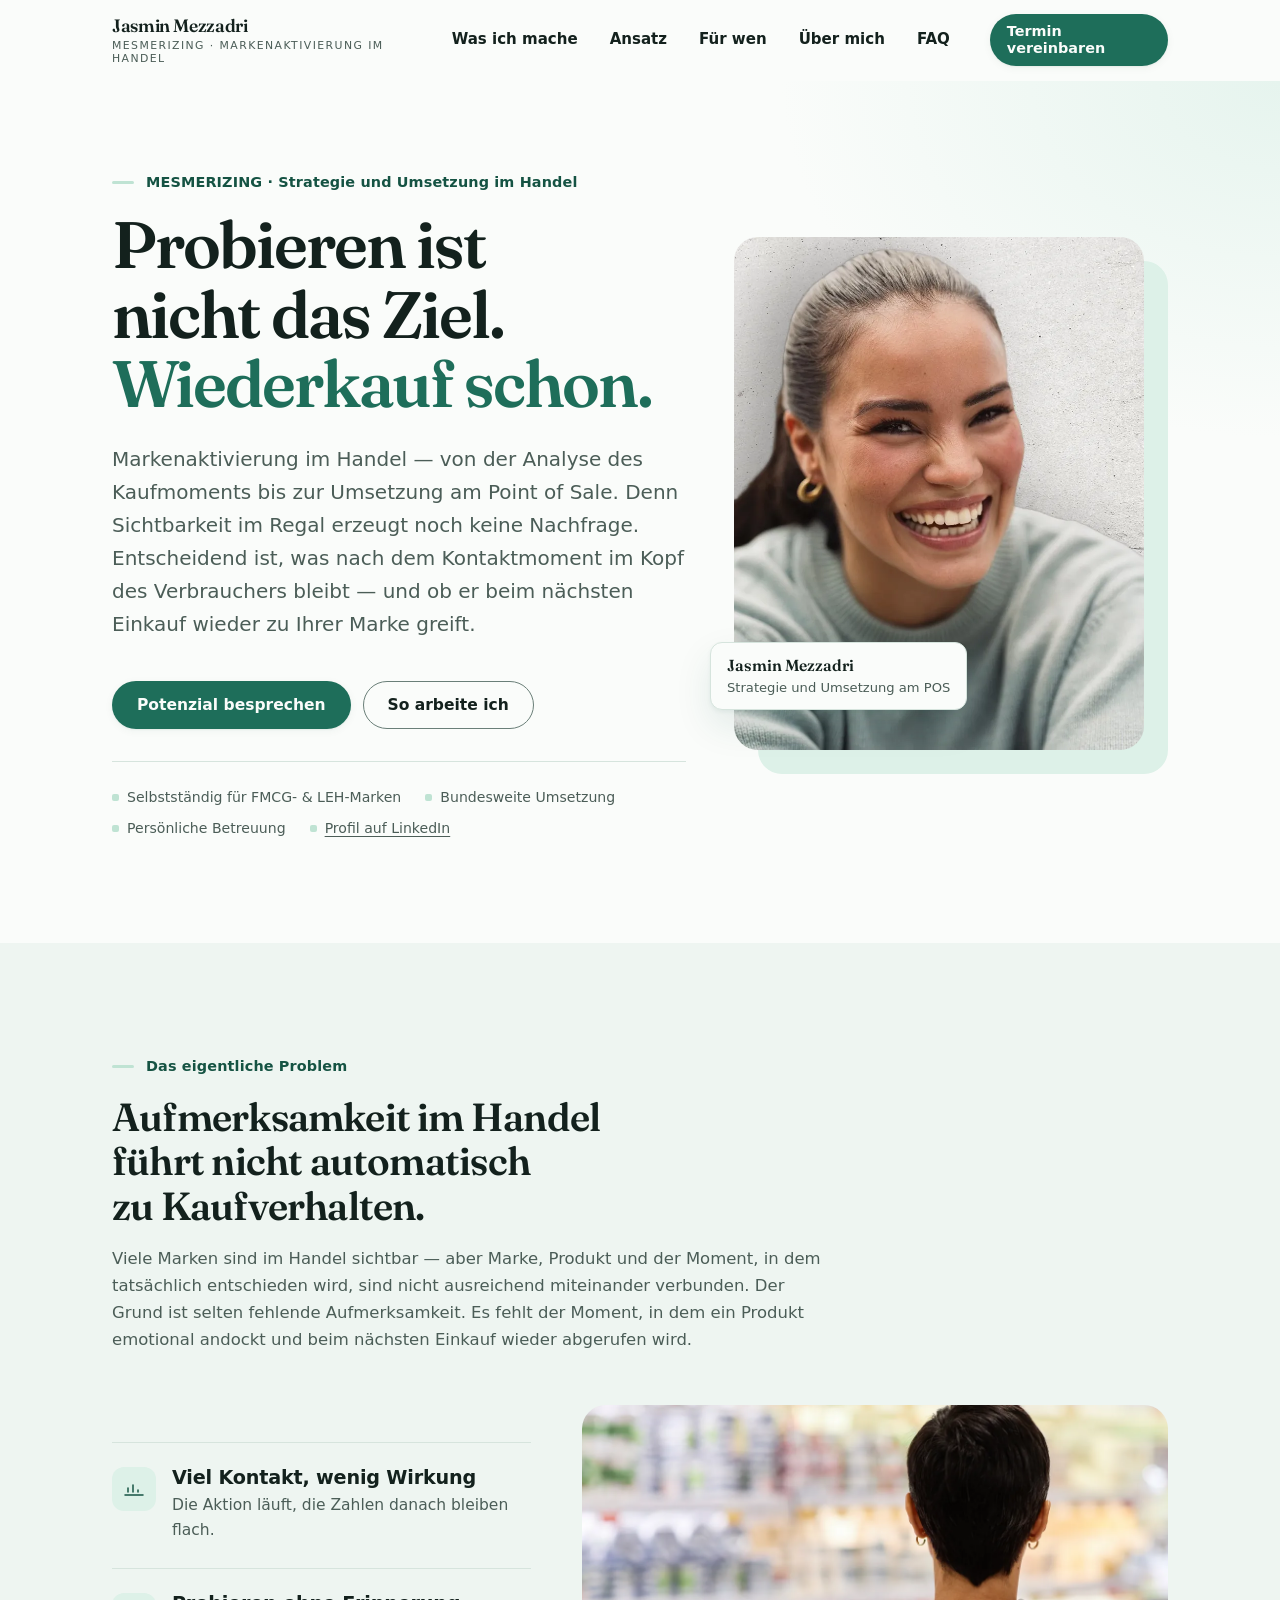
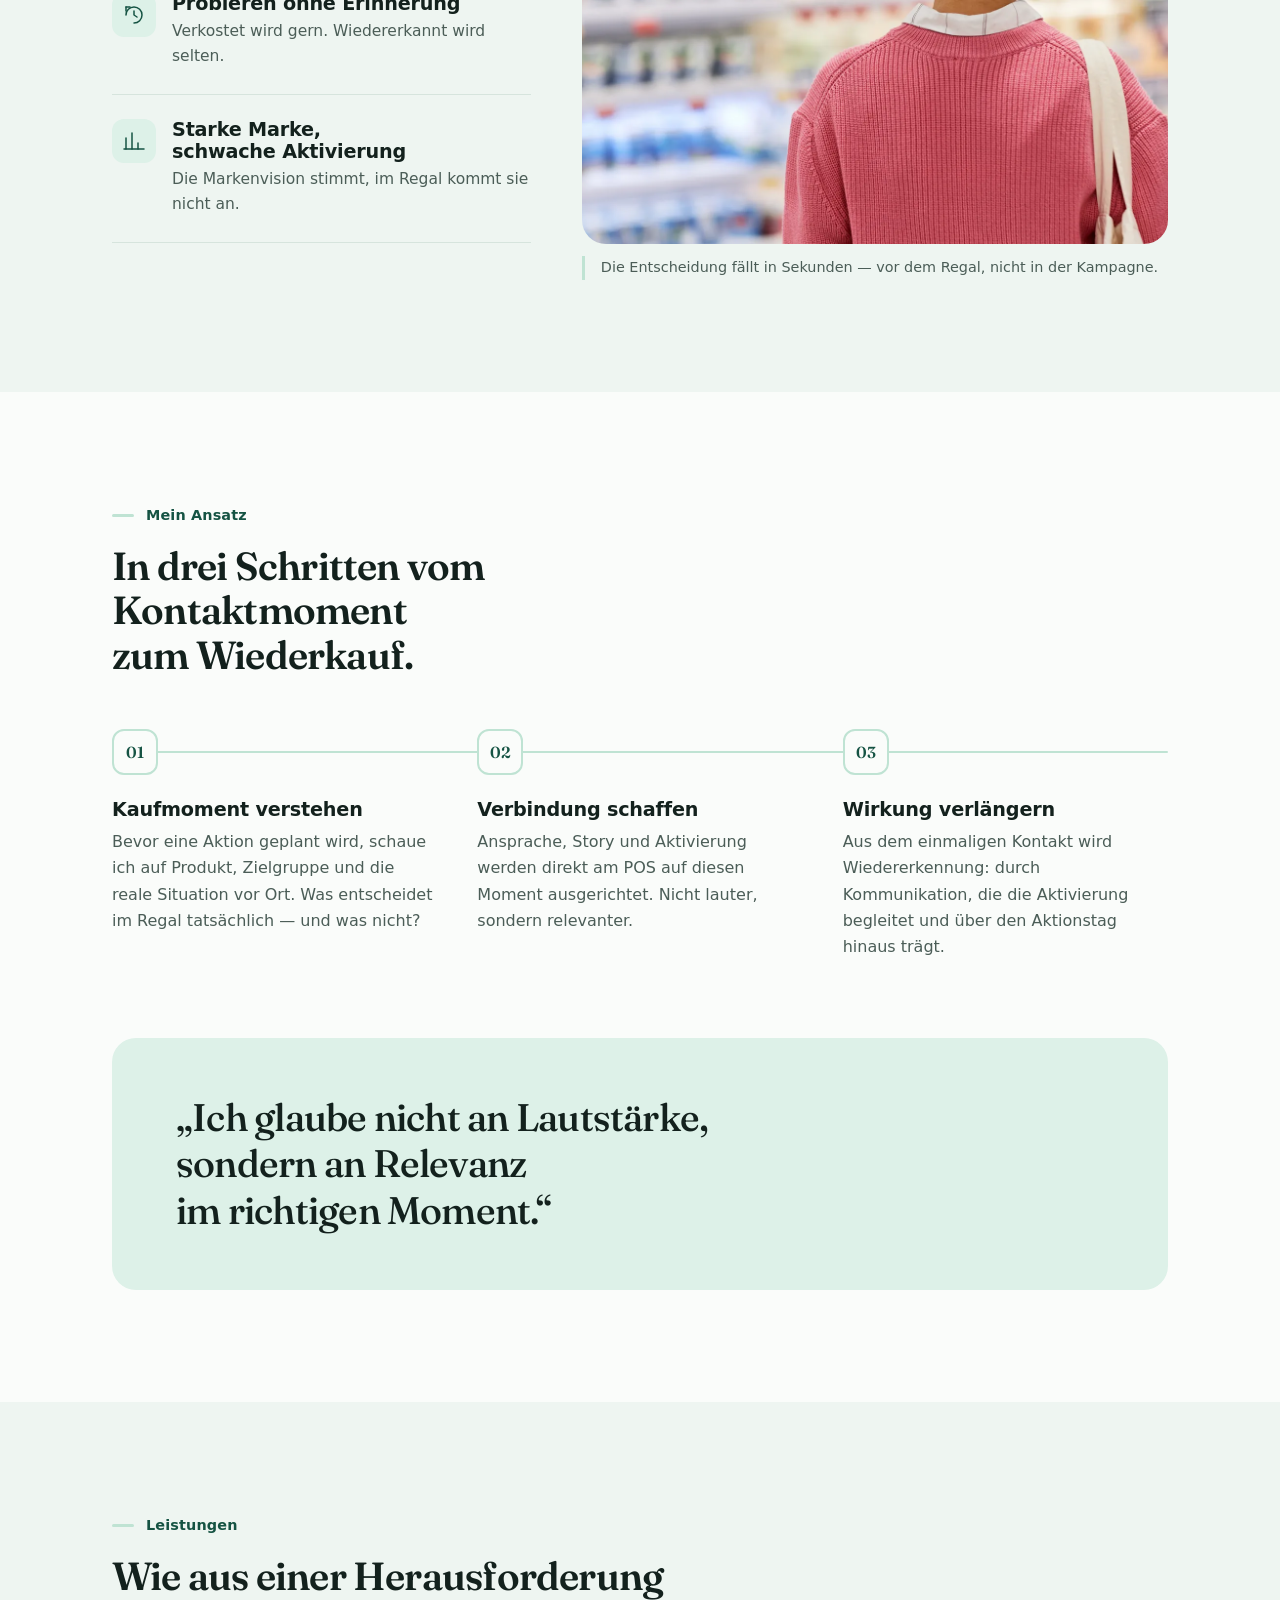
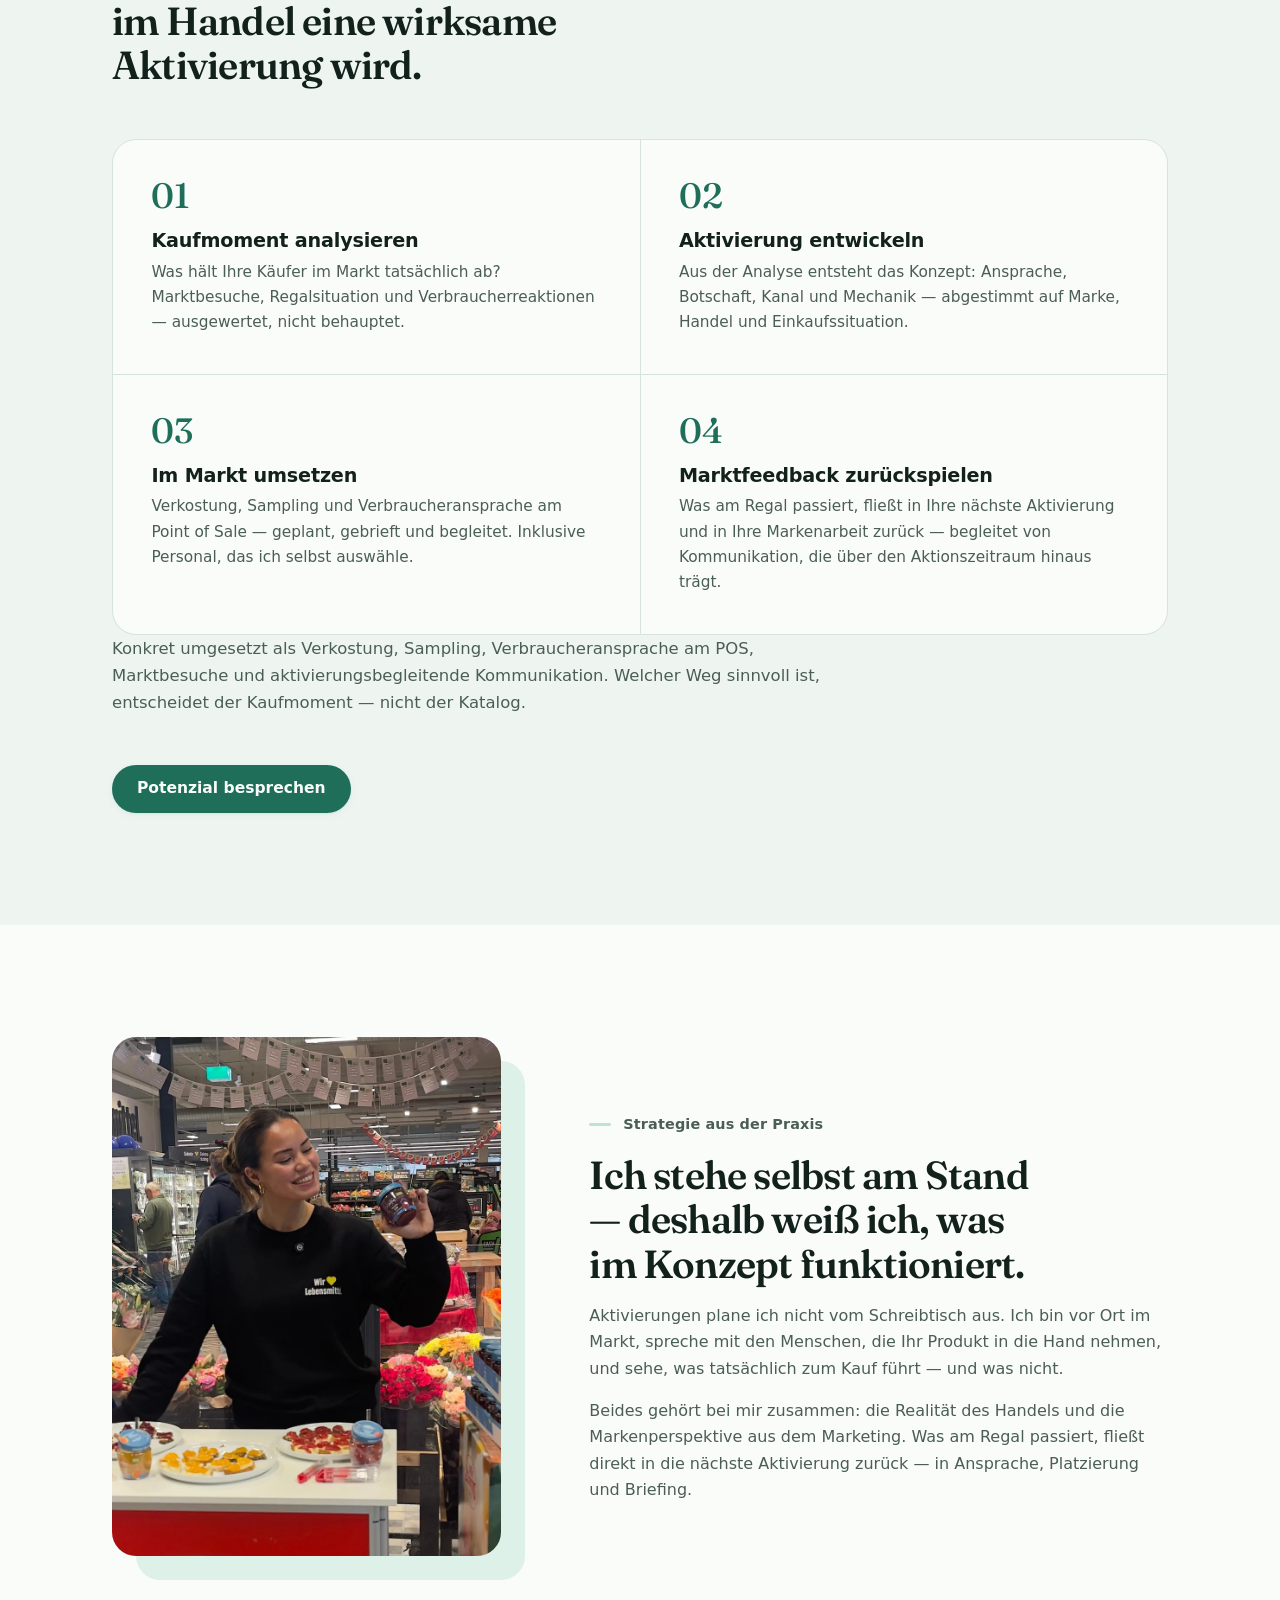
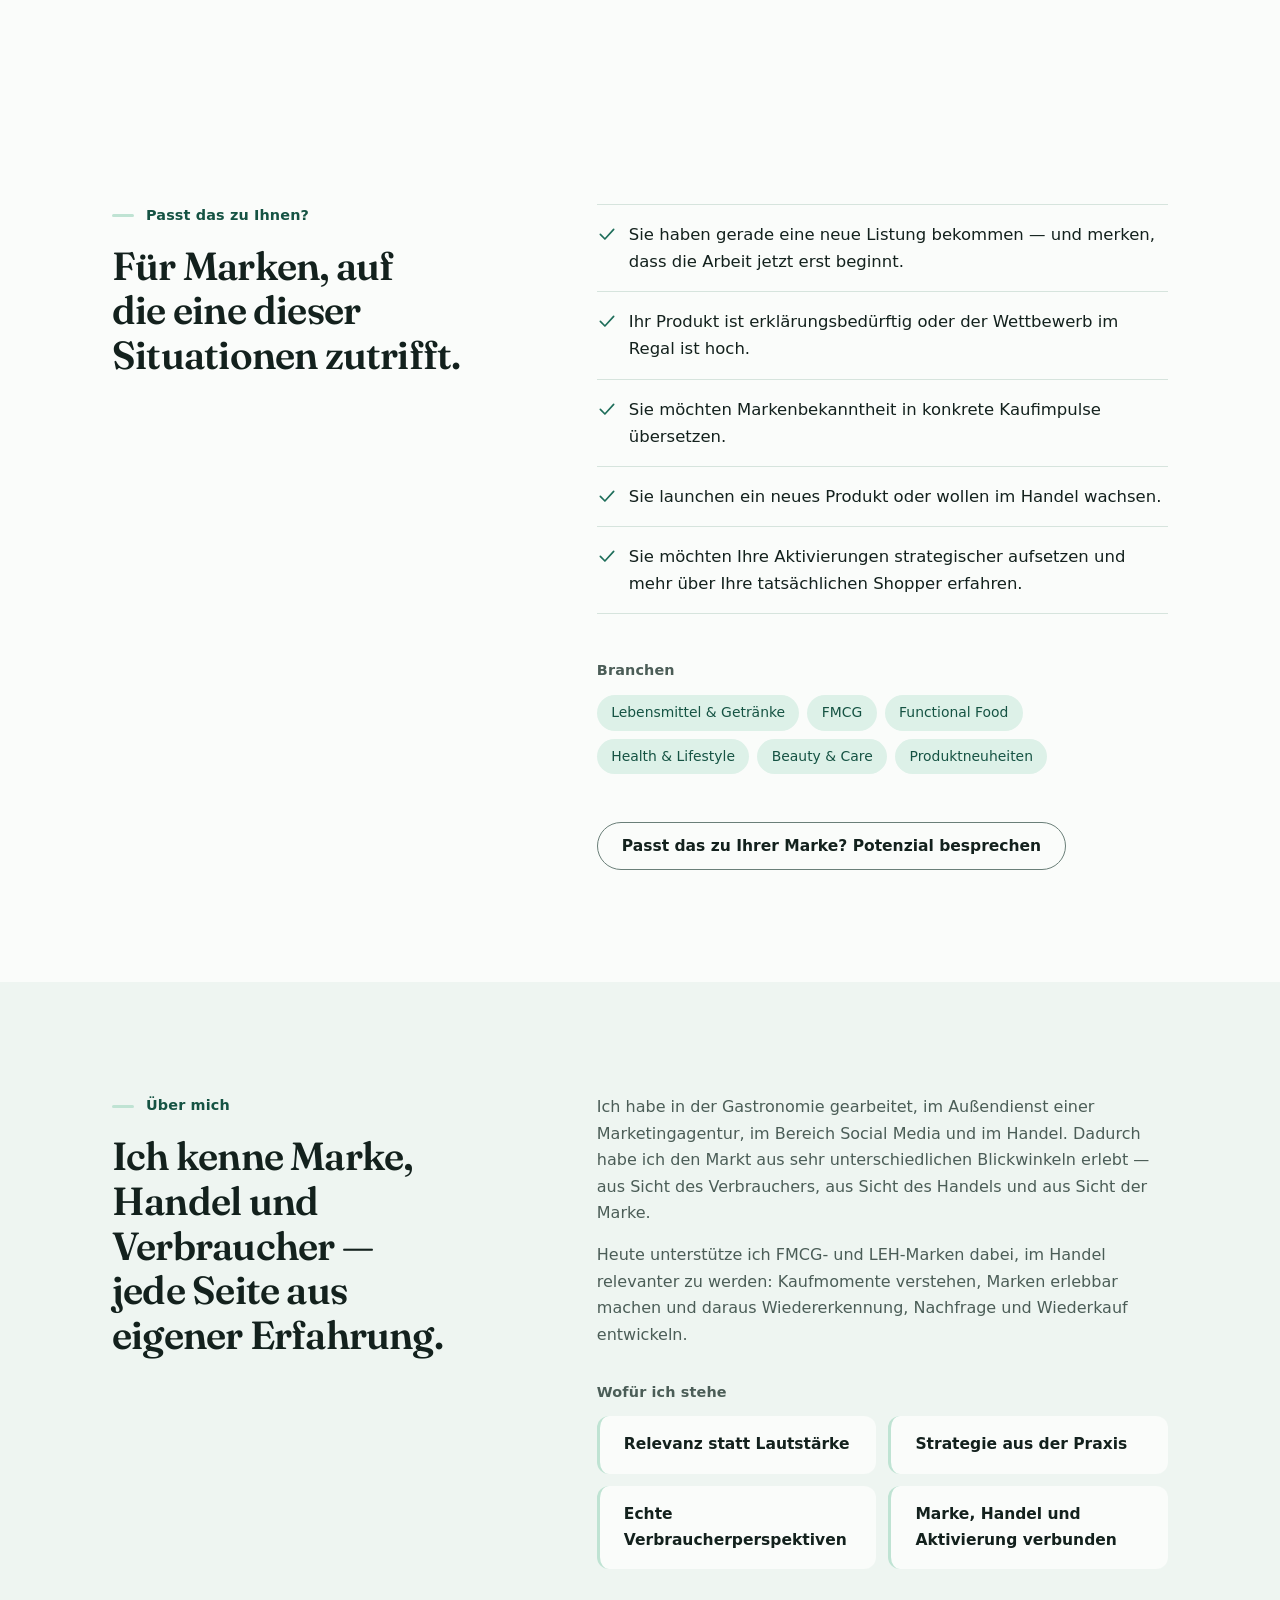
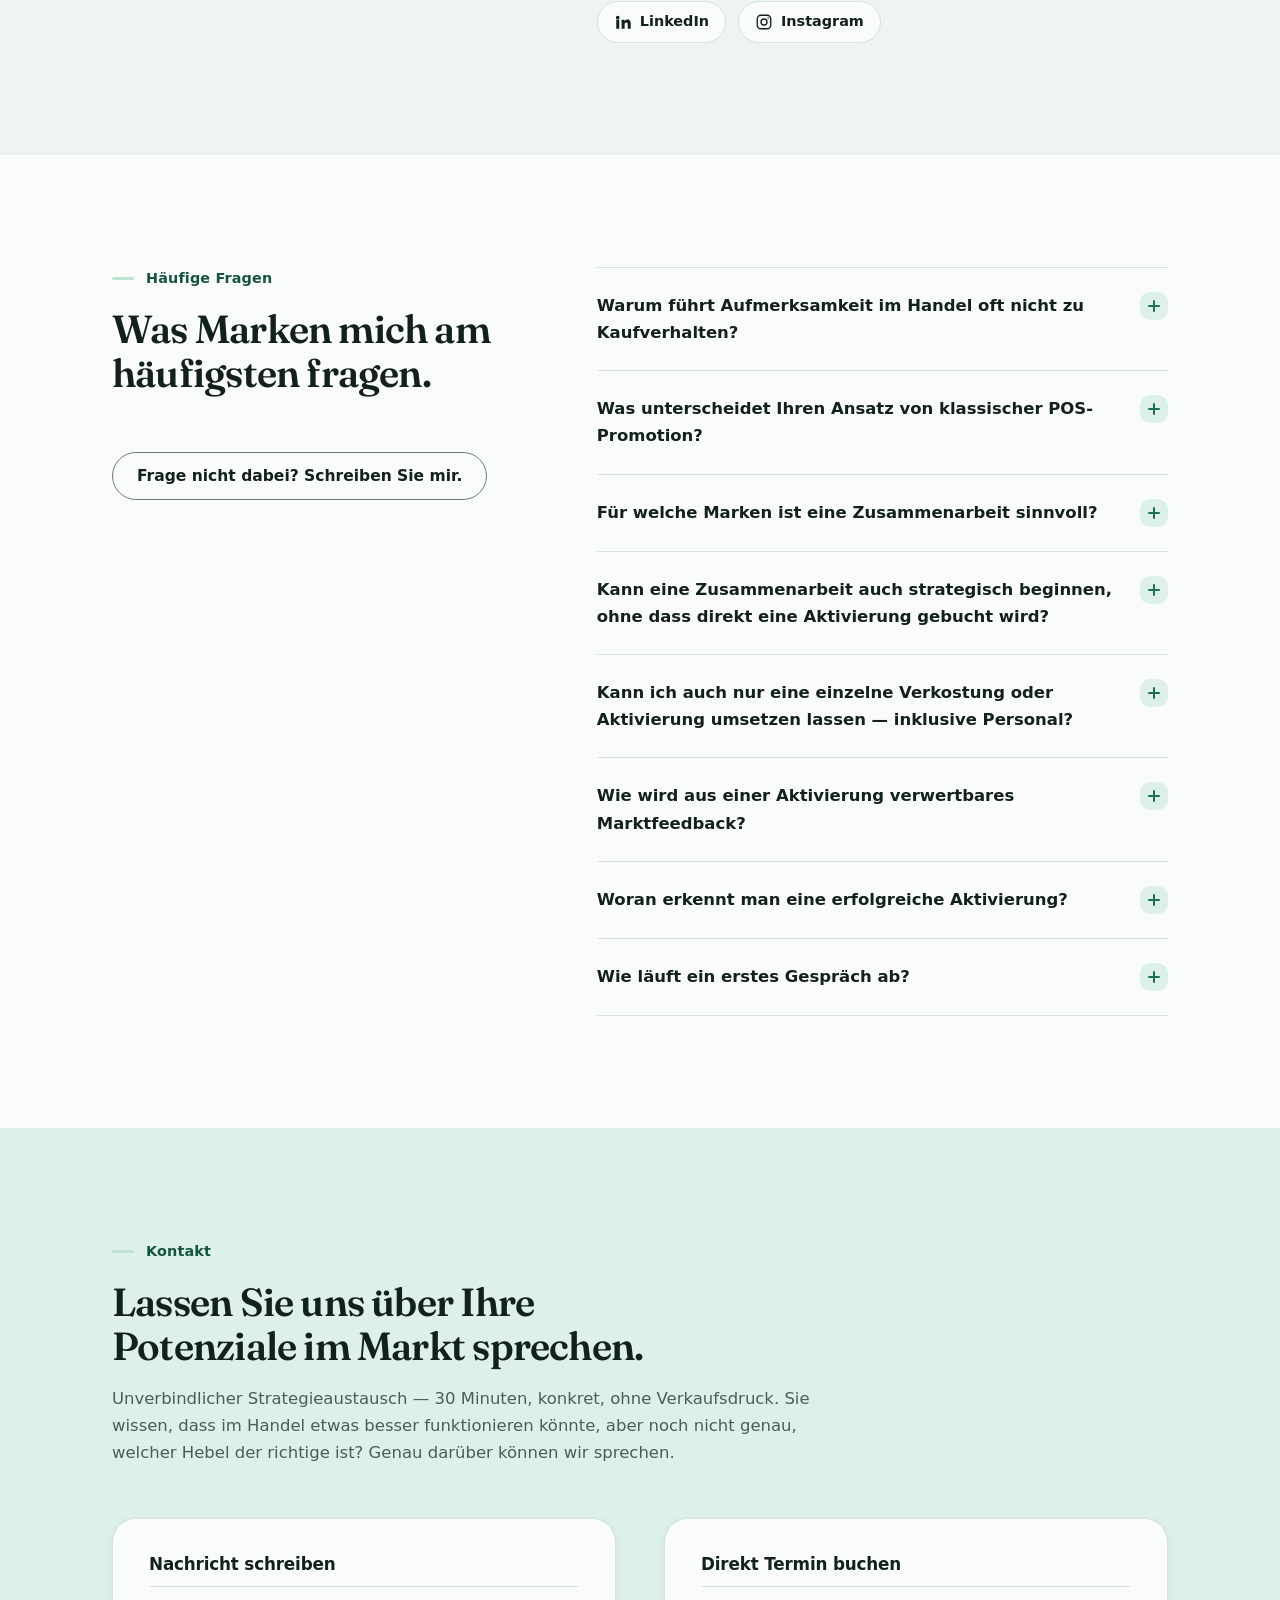
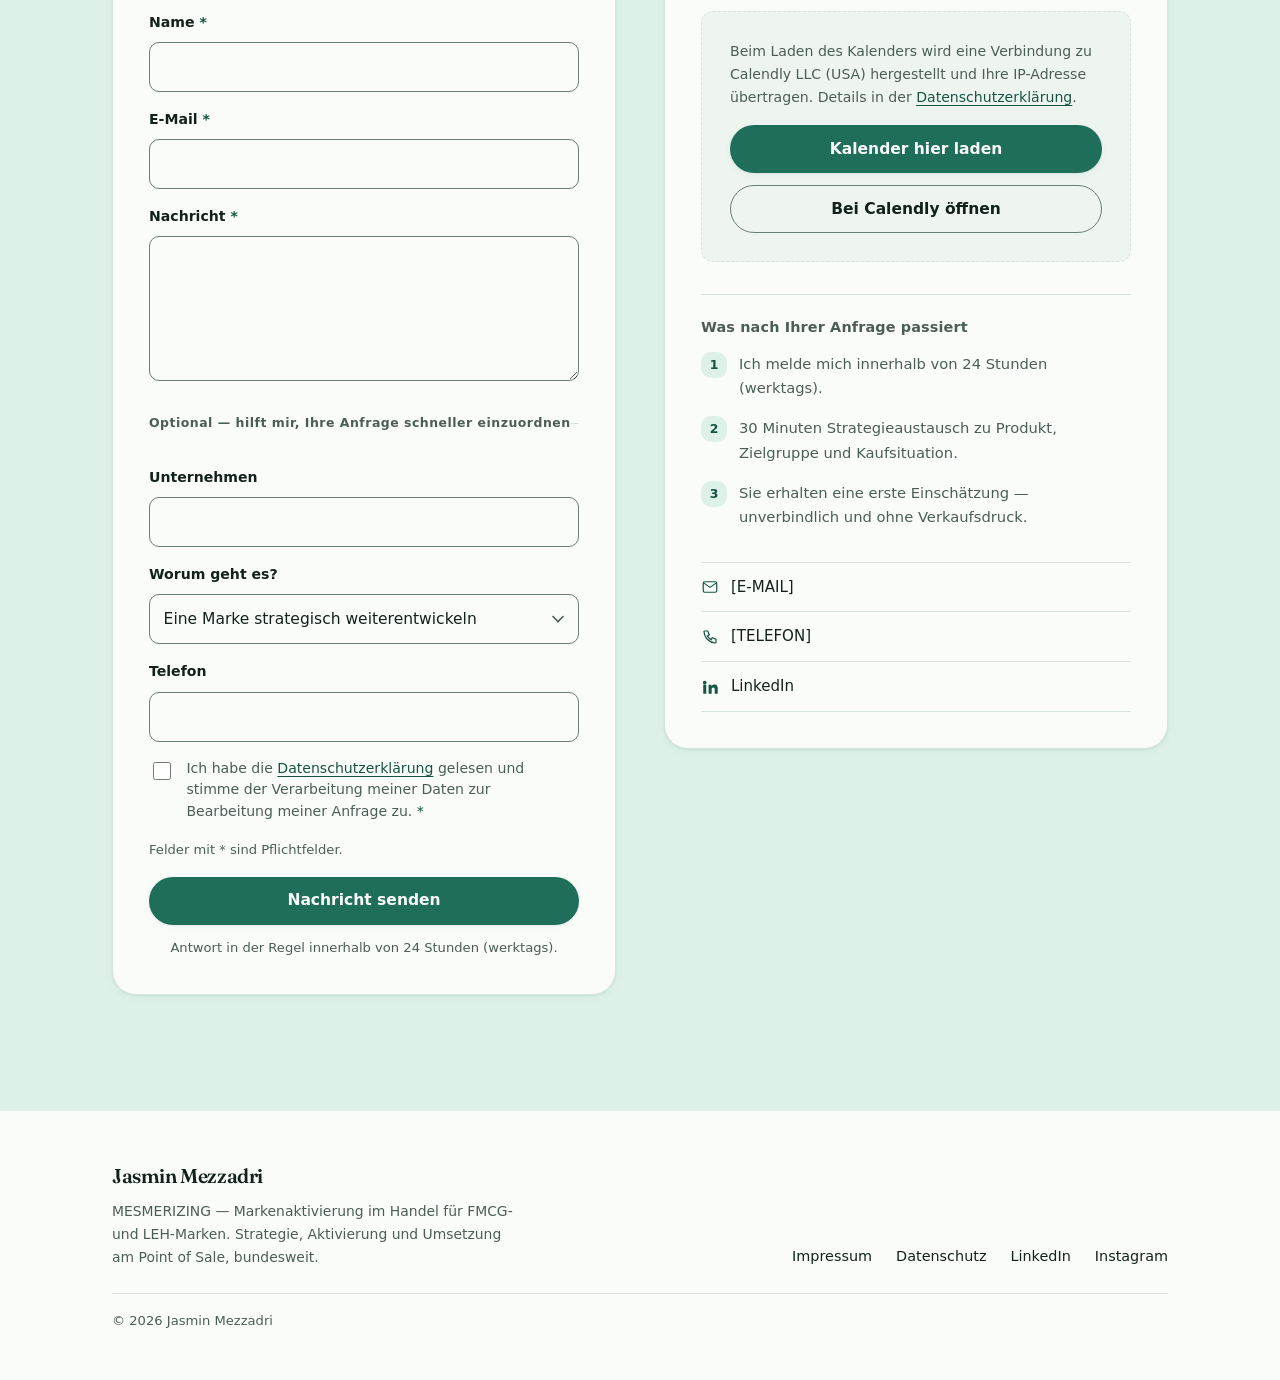
==== commit cc3b098c: "Website 2.0: Mint-Palette, Portrait im Hero, neue Sektions-Layouts - Farbpalette von Terracotta auf " ====
--- a/index.html
+++ b/index.html
@@ -6,7 +6,7 @@
 <title>Markenaktivierung im Handel für FMCG-Marken | Jasmin Mezzadri</title>
 <meta name="description" content="Marken im Handel relevanter machen: Kaufmomente verstehen, Aktivierungen entwickeln und umsetzen — Verkostung, Sampling und Verbraucheransprache für FMCG- und LEH-Marken.">
 <link rel="canonical" href="https://www.mesmerizing.eu/">
-<meta name="theme-color" content="#C2410C">
+<meta name="theme-color" content="#1E6E5A">
 <meta name="author" content="Jasmin Mezzadri">
 <meta property="og:type" content="website">
 <meta property="og:locale" content="de_DE">
@@ -18,15 +18,15 @@
 <meta property="og:image:type" content="image/png">
 <meta property="og:image:width" content="1200">
 <meta property="og:image:height" content="630">
-<meta property="og:image:alt" content="Wortmarke Jasmin Mezzadri mit dem Leitsatz „Probieren ist nicht das Ziel. Wiederkauf schon.“ auf terrakottafarbenem Hintergrund">
+<meta property="og:image:alt" content="Wortmarke Jasmin Mezzadri mit dem Leitsatz „Probieren ist nicht das Ziel. Wiederkauf schon.“ auf mintgrünem Hintergrund">
 <meta name="twitter:card" content="summary_large_image">
 <meta name="twitter:title" content="Markenaktivierung im Handel für FMCG-Marken | Jasmin Mezzadri">
 <meta name="twitter:description" content="Marken im Handel relevanter machen: Kaufmomente verstehen, Aktivierungen entwickeln und umsetzen — Verkostung, Sampling und Verbraucheransprache für FMCG- und LEH-Marken.">
 <meta name="twitter:image" content="https://www.mesmerizing.eu/assets/img/og-image.png">
-<meta name="twitter:image:alt" content="Wortmarke Jasmin Mezzadri mit dem Leitsatz „Probieren ist nicht das Ziel. Wiederkauf schon.“ auf terrakottafarbenem Hintergrund">
-<link rel="icon" href="data:image/svg+xml,%3Csvg xmlns='http://www.w3.org/2000/svg' viewBox='0 0 32 32'%3E%3Crect width='32' height='32' rx='7' fill='%23C2410C'/%3E%3Ctext x='16' y='22' font-family='Arial,Helvetica,sans-serif' font-size='16' font-weight='700' fill='%23FFFDF9' text-anchor='middle'%3EJM%3C/text%3E%3C/svg%3E">
+<meta name="twitter:image:alt" content="Wortmarke Jasmin Mezzadri mit dem Leitsatz „Probieren ist nicht das Ziel. Wiederkauf schon.“ auf mintgrünem Hintergrund">
+<link rel="icon" href="data:image/svg+xml,%3Csvg xmlns='http://www.w3.org/2000/svg' viewBox='0 0 32 32'%3E%3Crect width='32' height='32' rx='7' fill='%231E6E5A'/%3E%3Ctext x='16' y='22' font-family='Arial,Helvetica,sans-serif' font-size='16' font-weight='700' fill='%23FAFCFA' text-anchor='middle'%3EJM%3C/text%3E%3C/svg%3E">
 <link rel="preload" href="assets/fonts/fraunces-var.woff2" as="font" type="font/woff2" crossorigin>
-<link rel="stylesheet" href="assets/css/style.css">
+<link rel="stylesheet" href="assets/css/style.css?v=2">
 <script>(function(d){var r=d.documentElement;r.classList.remove('no-js');r.classList.add('js');setTimeout(function(){if(!window.__jmReady){r.classList.remove('js');}},2500);})(document);</script>
 <script type="application/ld+json">
 {
@@ -176,15 +176,33 @@
 
   <!-- SEKTION 1 — HERO -->
   <section class="hero" id="start" aria-labelledby="hero-title">
-    <div class="container hero-inner">
-      <p class="eyebrow">MESMERIZING · Strategie und Umsetzung im Handel</p>
-      <h1 id="hero-title">Probieren ist nicht das Ziel. Wiederkauf schon.</h1>
-      <p class="lead">Markenaktivierung im Handel — von der Analyse des Kaufmoments bis zur Umsetzung am Point of Sale. Denn Sichtbarkeit im Regal erzeugt noch keine Nachfrage. Entscheidend ist, was nach dem Kontaktmoment im Kopf des Verbrauchers bleibt — und ob er beim nächsten Einkauf wieder zu Ihrer Marke greift.</p>
-      <p class="hero-actions">
-        <a class="btn btn-primary" href="#termin">Potenzial besprechen</a>
-        <a class="btn btn-ghost" href="#leistungen">So arbeite ich</a>
-      </p>
-      <p class="trustline">Selbstständig für FMCG- &amp; LEH-Marken · Bundesweite Umsetzung · Persönliche Betreuung · <a class="trust-link" href="https://www.linkedin.com/in/jasmin-mezzadri" target="_blank" rel="noopener noreferrer">Profil auf LinkedIn</a></p>
+    <div class="container hero-grid">
+      <div class="hero-inner">
+        <p class="eyebrow">MESMERIZING · Strategie und Umsetzung im Handel</p>
+        <h1 id="hero-title">Probieren ist nicht das Ziel. <em>Wiederkauf schon.</em></h1>
+        <p class="lead">Markenaktivierung im Handel — von der Analyse des Kaufmoments bis zur Umsetzung am Point of Sale. Denn Sichtbarkeit im Regal erzeugt noch keine Nachfrage. Entscheidend ist, was nach dem Kontaktmoment im Kopf des Verbrauchers bleibt — und ob er beim nächsten Einkauf wieder zu Ihrer Marke greift.</p>
+        <p class="hero-actions">
+          <a class="btn btn-primary" href="#termin">Potenzial besprechen</a>
+          <a class="btn btn-ghost" href="#leistungen">So arbeite ich</a>
+        </p>
+        <ul class="trustline" role="list">
+          <li>Selbstständig für FMCG- &amp; LEH-Marken</li>
+          <li>Bundesweite Umsetzung</li>
+          <li>Persönliche Betreuung</li>
+          <li><a class="trust-link" href="https://www.linkedin.com/in/jasmin-mezzadri" target="_blank" rel="noopener noreferrer">Profil auf LinkedIn</a></li>
+        </ul>
+      </div>
+      <!-- Portrait im Hero: Bei einer Solo-Beraterin ist die Person die Leistung (R9).
+           Sichtbar ab dem ersten Bildschirm, daher eager + fetchpriority. -->
+      <figure class="hero-media">
+        <picture>
+          <source type="image/webp" srcset="assets/img/jasmin.webp 1x, assets/img/jasmin@2x.webp 2x">
+          <img src="assets/img/jasmin.jpg" srcset="assets/img/jasmin.jpg 1x, assets/img/jasmin@2x.jpg 2x"
+               width="800" height="1000" decoding="async" fetchpriority="high"
+               alt="Jasmin Mezzadri, Expertin für Markenaktivierung im Handel">
+        </picture>
+        <figcaption class="hero-tag"><strong>Jasmin Mezzadri</strong><span>Strategie und Umsetzung am POS</span></figcaption>
+      </figure>
     </div>
   </section>
 
@@ -196,22 +214,23 @@
         <h2 id="problem-title">Aufmerksamkeit im Handel führt nicht automatisch zu Kaufverhalten.</h2>
         <p class="section-text">Viele Marken sind im Handel sichtbar — aber Marke, Produkt und der Moment, in dem tatsächlich entschieden wird, sind nicht ausreichend miteinander verbunden. Der Grund ist selten fehlende Aufmerksamkeit. Es fehlt der Moment, in dem ein Produkt emotional andockt und beim nächsten Einkauf wieder abgerufen wird.</p>
       </div>
-      <ul class="card-grid cols-3" role="list">
-        <li class="card reveal">
+      <div class="problem-grid">
+      <ul class="symptoms" role="list">
+        <li class="symptom reveal">
           <span class="card-icon" aria-hidden="true">
             <svg viewBox="0 0 24 24" width="24" height="24" fill="none" stroke="currentColor" stroke-width="1.5" stroke-linecap="round" stroke-linejoin="round" aria-hidden="true" focusable="false"><path d="M3 18h18"/><path d="M6 15v-4"/><path d="M11 15v-7"/><path d="M16 15v-2"/></svg>
           </span>
           <h3>Viel Kontakt, wenig Wirkung</h3>
           <p>Die Aktion läuft, die Zahlen danach bleiben flach.</p>
         </li>
-        <li class="card reveal">
+        <li class="symptom reveal">
           <span class="card-icon" aria-hidden="true">
             <svg viewBox="0 0 24 24" width="24" height="24" fill="none" stroke="currentColor" stroke-width="1.5" stroke-linecap="round" stroke-linejoin="round" aria-hidden="true" focusable="false"><path d="M12 20a8 8 0 1 0-8-8"/><path d="M4 8V4"/><path d="M4 4h4"/><path d="M12 8v4l3 2"/></svg>
           </span>
           <h3>Probieren ohne Erinnerung</h3>
           <p>Verkostet wird gern. Wiedererkannt wird selten.</p>
         </li>
-        <li class="card reveal">
+        <li class="symptom reveal">
           <span class="card-icon" aria-hidden="true">
             <svg viewBox="0 0 24 24" width="24" height="24" fill="none" stroke="currentColor" stroke-width="1.5" stroke-linecap="round" stroke-linejoin="round" aria-hidden="true" focusable="false"><path d="M4 20V9"/><path d="M10 20V4"/><path d="M16 20v-6"/><path d="M2 20h20"/></svg>
           </span>
@@ -228,6 +247,7 @@
         </picture>
         <figcaption>Die Entscheidung fällt in Sekunden — vor dem Regal, nicht in der Kampagne.</figcaption>
       </figure>
+      </div>
     </div>
   </section>
 
@@ -274,7 +294,7 @@
         <p class="eyebrow">Leistungen</p>
         <h2 id="leistungen-title">Wie aus einer Herausforderung im Handel eine wirksame Aktivierung wird.</h2>
       </div>
-      <ul class="card-grid" role="list">
+      <ul class="card-grid quad" role="list">
         <li class="card card-service reveal">
           <h3>Kaufmoment analysieren</h3>
           <p>Was hält Ihre Käufer im Markt tatsächlich ab? Marktbesuche, Regalsituation und Verbraucherreaktionen — ausgewertet, nicht behauptet.</p>
@@ -348,11 +368,12 @@
 
   <!-- SEKTION 5 — FÜR WEN -->
   <section class="section" id="fuer-wen" aria-labelledby="fuer-wen-title">
-    <div class="container">
-      <div class="section-head reveal">
+    <div class="container split">
+      <div class="section-head split-head reveal">
         <p class="eyebrow">Passt das zu Ihnen?</p>
         <h2 id="fuer-wen-title">Für Marken, auf die eine dieser Situationen zutrifft.</h2>
       </div>
+      <div class="split-body">
       <ul class="checklist reveal" role="list">
         <li>
           <svg class="check" viewBox="0 0 24 24" width="20" height="20" fill="none" stroke="currentColor" stroke-width="2" stroke-linecap="round" stroke-linejoin="round" aria-hidden="true" focusable="false"><path d="M4 12.5 9.5 18 20 6.5"/></svg>
@@ -385,23 +406,18 @@
         <li>Produktneuheiten</li>
       </ul>
       <p class="inline-cta reveal"><a class="btn btn-ghost" href="#termin">Passt das zu Ihrer Marke? Potenzial besprechen</a></p>
+      </div>
     </div>
   </section>
 
   <!-- SEKTION 6 — ÜBER MICH -->
   <section class="section section-alt" id="ueber-mich" aria-labelledby="ueber-mich-title">
-    <div class="container about-grid">
-      <div class="about-media reveal">
-        <picture>
-          <source type="image/webp" srcset="assets/img/jasmin.webp 1x, assets/img/jasmin@2x.webp 2x">
-          <img src="assets/img/jasmin.jpg" srcset="assets/img/jasmin.jpg 1x, assets/img/jasmin@2x.jpg 2x"
-               width="800" height="1000" loading="lazy" decoding="async"
-               alt="Jasmin Mezzadri, Expertin für Markenaktivierung im Handel">
-        </picture>
-      </div>
-      <div class="about-body reveal">
+    <div class="container split about-grid">
+      <div class="section-head split-head reveal">
         <p class="eyebrow">Über mich</p>
         <h2 id="ueber-mich-title">Ich kenne Marke, Handel und Verbraucher — jede Seite aus eigener Erfahrung.</h2>
+      </div>
+      <div class="about-body reveal">
         <p>Ich habe in der Gastronomie gearbeitet, im Außendienst einer Marketingagentur, im Bereich Social Media und im Handel. Dadurch habe ich den Markt aus sehr unterschiedlichen Blickwinkeln erlebt — aus Sicht des Verbrauchers, aus Sicht des Handels und aus Sicht der Marke.</p>
         <p>Heute unterstütze ich FMCG- und LEH-Marken dabei, im Handel relevanter zu werden: Kaufmomente verstehen, Marken erlebbar machen und daraus Wiedererkennung, Nachfrage und Wiederkauf entwickeln.</p>
         <h3 class="pillars-title">Wofür ich stehe</h3>
@@ -427,10 +443,11 @@
 
   <!-- SEKTION 7 — FAQ -->
   <section class="section" id="faq" aria-labelledby="faq-title">
-    <div class="container container-narrow">
-      <div class="section-head reveal">
+    <div class="container split">
+      <div class="section-head split-head reveal">
         <p class="eyebrow">Häufige Fragen</p>
         <h2 id="faq-title">Was Marken mich am häufigsten fragen.</h2>
+        <p class="faq-cta"><a class="btn btn-ghost" href="#termin">Frage nicht dabei? Schreiben Sie mir.</a></p>
       </div>
       <div class="faq reveal">
         <details class="faq-item">
@@ -466,8 +483,6 @@
           <div class="faq-answer"><p>30 Minuten, unverbindlich: Produkt, Zielgruppe und Kaufsituation. Sie müssen dafür noch nicht wissen, welche Leistung Sie brauchen. Im Anschluss erhalten Sie eine erste Einschätzung, wo aus meiner Sicht der Hebel liegt.</p></div>
         </details>
       </div>
-
-      <p class="faq-cta reveal"><a class="btn btn-ghost" href="#termin">Frage nicht dabei? Schreiben Sie mir.</a></p>
     </div>
   </section>
 
@@ -607,6 +622,6 @@
   </div>
 </footer>
 
-<script src="assets/js/main.js" defer></script>
+<script src="assets/js/main.js?v=2" defer></script>
 </body>
 </html>
--- a/assets/css/style.css
+++ b/assets/css/style.css
@@ -1,24 +1,36 @@
 /* ==========================================================================
    Jasmin Mezzadri — POS Marketing & Vertrieb
    Ein Stylesheet für alle Seiten. Mobile-first.
+   Version 2.0 (28.10.2026): Mint-Palette, Hero mit Portrait, Editorial-Raster.
    ========================================================================== */
 
 /* --- 1. Design-Tokens --------------------------------------------------- */
 :root {
-  /* Farben */
-  --ink: #16130F;
-  --ink-soft: #5C544B;
-  --paper: #FFFDF9;
-  --paper-alt: #F5F0E8;
-  --accent: #C2410C;
-  --accent-dk: #9A330A;
-  --accent-sft: #FDEDE4;
-  --line: #E4DCD0;       /* dezente Trenner & Kartenrahmen (nicht-essenziell) */
+  /* Farben — Mint-Palette (2.0)
+     Alle Grautöne sind leicht grün getönt (eine Grau-Familie, keine warmen/kalten
+     Mischungen). Kontraste nach WCAG 2.x, nachgerechnet:
+       --ink        auf --paper 16.1:1 · --paper-alt 15.0:1 · --mint 14.1:1
+       --ink-soft   auf --paper  6.8:1 · --paper-alt  6.3:1 · --mint  5.9:1
+       --accent     auf --paper  5.9:1 · --paper-alt  5.5:1 · --mint  5.2:1
+       --accent-dk  auf --paper  8.7:1 · --mint 7.6:1
+       --paper (Schrift) auf --accent 5.9:1 → Primärbutton
+     Flächenregel bleibt: der kräftige Akzent (--accent) max. ca. 10 % der Fläche.
+     Die hellen Mint-Töne sind Flächenfarben, kein Akzent. */
+  --ink: #13211D;        /* Tinte, grünlich getöntes Off-Black */
+  --ink-soft: #4B5D57;   /* Salbeigrau für Fließtext */
+  --paper: #FAFCFA;      /* Papier */
+  --paper-alt: #EEF5F1;  /* Nebel — alternierende Sektionen */
+  --mint: #DDF1E8;       /* Mint — Kontakt, Zitat, Chips */
+  --mint-deep: #BFE3D3;  /* Mint tief — nur dekorativ (Rahmen, Linien, Ziffern) */
+  --accent: #1E6E5A;     /* Tannenmint — Buttons, Fokus, Marker */
+  --accent-dk: #155343;
+  --accent-sft: #E6F4EE;
+  --danger: #B3261E;     /* entsättigtes Rot für Fehler, 6.3:1 auf --paper */
+  --line: #D6E4DD;       /* dezente Trenner & Kartenrahmen (nicht-essenziell) */
   /* Rahmen von Bedienelementen (Inputs, Ghost-Buttons, Nav-Toggle).
-     WCAG 1.4.11 fordert >= 3:1. Der ursprünglich angedachte Ton #A8998A erreicht
-     nur 2.72:1 auf --paper bzw. 2.44:1 auf --paper-alt und wurde daher abgedunkelt:
-     #8E8071 = 3.77:1 auf --paper und 3.38:1 auf --paper-alt. */
-  --line-strong: #8E8071;
+     WCAG 1.4.11 fordert >= 3:1 — #6A7F78 erreicht 4.1:1 auf --paper,
+     3.8:1 auf --paper-alt und 3.6:1 auf --mint. */
+  --line-strong: #6A7F78;
 
   /* Typografie
      Zwei Familien nach Jongmans et al. (2022): eigenstaendige Display-Schrift fuer
@@ -53,8 +65,10 @@
   --radius: 12px;
   --radius-sm: 10px;
   --radius-pill: 999px;
-  --shadow-sm: 0 1px 2px rgba(22, 19, 15, 0.04), 0 2px 8px rgba(22, 19, 15, 0.04);
-  --shadow-md: 0 2px 4px rgba(22, 19, 15, 0.05), 0 12px 28px rgba(22, 19, 15, 0.08);
+  --radius-lg: 24px;     /* große Flächen (Hero-Bild, Mint-Panels) */
+  /* Schatten grün getönt statt neutral-schwarz, eine Lichtrichtung (von oben) */
+  --shadow-sm: 0 1px 2px rgba(21, 83, 67, 0.06), 0 2px 8px rgba(21, 83, 67, 0.05);
+  --shadow-md: 0 2px 4px rgba(21, 83, 67, 0.06), 0 16px 36px rgba(21, 83, 67, 0.10);
   --ease: cubic-bezier(0.22, 0.61, 0.36, 1);
 }
 
@@ -107,7 +121,10 @@
   hyphens: auto;
 }
 
-h1 { font-size: clamp(2.25rem, 5vw, 3.7rem); letter-spacing: -0.025em; }
+h1 { font-size: clamp(2.4rem, 5.6vw, 4.1rem); letter-spacing: -0.03em; line-height: 1.06; }
+/* Zweiter Satz der H1 in Akzentfarbe. Fraunces liegt nur aufrecht vor —
+   kein synthetisches Kursiv. Große Schrift, daher reicht 3:1 (hier 5.9:1). */
+h1 em { font-style: normal; color: var(--accent); }
 h2 { font-size: clamp(1.65rem, 3.4vw, 2.45rem); letter-spacing: -0.02em; }
 h3 {
   font-family: var(--font-sans);
@@ -170,13 +187,23 @@
 ::selection { background: var(--accent-sft); color: var(--ink); }
 
 /* --- 4. Eyebrow / typografische Details --------------------------------- */
+/* 2.0: Satzschreibung statt Versalien-Zeile — ruhiger, weniger Schablone. */
 .eyebrow {
+  display: flex;
+  align-items: center;
+  gap: var(--sp-3);
   margin: 0 0 var(--sp-4);
-  font-size: 0.75rem;
-  font-weight: 700;
-  letter-spacing: 0.16em;
-  text-transform: uppercase;
+  font-size: 0.9rem;
+  font-weight: 600;
+  letter-spacing: 0.01em;
   color: var(--accent-dk);
+}
+.eyebrow::before {
+  content: "";
+  flex: 0 0 auto;
+  width: 22px; height: 3px;
+  border-radius: 2px;
+  background: var(--mint-deep);
 }
 
 .lead {
@@ -213,18 +240,18 @@
 }
 .btn-primary {
   background: var(--accent);
-  color: #FFFDF9;
+  color: var(--paper);
   box-shadow: var(--shadow-sm);
 }
-.btn-primary:hover { background: var(--accent-dk); color: #FFFDF9; transform: translateY(-1px); }
-.btn-primary:active { transform: translateY(0); }
+.btn-primary:hover { background: var(--accent-dk); color: var(--paper); transform: translateY(-1px); box-shadow: var(--shadow-md); }
+.btn-primary:active, .btn-ghost:active { transform: translateY(1px); box-shadow: none; }
 
 .btn-ghost {
   background: transparent;
   color: var(--ink);
   border-color: var(--line-strong);
 }
-.btn-ghost:hover { background: var(--paper-alt); color: var(--ink); border-color: var(--ink); }
+.btn-ghost:hover { background: var(--accent-sft); color: var(--accent-dk); border-color: var(--accent); }
 
 .btn-sm { min-height: 44px; padding: var(--sp-2) var(--sp-4); font-size: 0.9rem; }
 .btn-block { width: 100%; }
@@ -241,7 +268,7 @@
               box-shadow 0.25s var(--ease);
 }
 .site-header.is-scrolled {
-  background: rgba(255, 253, 249, 0.92);
+  background: rgba(250, 252, 250, 0.92);
   -webkit-backdrop-filter: saturate(140%) blur(10px);
   backdrop-filter: saturate(140%) blur(10px);
   border-bottom-color: var(--line);
@@ -321,6 +348,7 @@
 .nav-list { display: flex; flex-direction: column; gap: var(--sp-2); }
 .nav-list a:not(.btn) {
   display: block;
+  white-space: nowrap;
   padding: var(--sp-3) 0;
   border-bottom: 1px solid var(--line);
   color: var(--ink);
@@ -367,7 +395,7 @@
 /* --- 7. Sektionen ------------------------------------------------------- */
 .section { padding-block: var(--section-y); }
 .section-alt { background: var(--paper-alt); }
-.section-accent { background: var(--accent-sft); }
+.section-accent { background: var(--mint); }
 
 .section-head { margin-bottom: clamp(2rem, 4vw, 3.25rem); }
 .section-head h2 { max-width: 22ch; }
@@ -377,12 +405,13 @@
 
 /* --- 8. Hero ------------------------------------------------------------ */
 .hero {
-  padding-block: clamp(3.5rem, 10vw, 8rem) clamp(3.5rem, 8vw, 6.5rem);
+  padding-block: clamp(2.5rem, 7vw, 6rem) clamp(3.5rem, 8vw, 6.5rem);
   background:
-    radial-gradient(60ch 40ch at 88% -10%, var(--accent-sft) 0%, rgba(253, 237, 228, 0) 70%),
+    radial-gradient(70ch 50ch at 100% 0%, var(--accent-sft) 0%, rgba(230, 244, 238, 0) 70%),
     var(--paper);
 }
-.hero-inner { max-width: 60ch; }
+.hero-grid { display: grid; gap: clamp(2.5rem, 6vw, 4.5rem); align-items: center; }
+.hero-inner { max-width: 62ch; }
 .hero h1 { margin-bottom: var(--sp-5); }
 .hero .lead { margin-bottom: var(--sp-7); }
 
@@ -394,12 +423,63 @@
 }
 
 .trustline {
+  display: flex;
+  flex-wrap: wrap;
+  gap: var(--sp-2) var(--sp-5);
   margin: 0;
   padding-top: var(--sp-5);
   border-top: 1px solid var(--line);
-  font-size: 0.85rem;
-  color: var(--ink-soft);
-}
+  font-size: 0.88rem;
+  color: var(--ink-soft);
+}
+.trustline li { display: inline-flex; align-items: center; gap: var(--sp-2); }
+.trustline li::before {
+  content: "";
+  width: 7px; height: 7px;
+  border-radius: 2px;
+  background: var(--mint-deep);
+}
+
+/* Portrait: Mint-Fläche versetzt dahinter erzeugt Tiefe ohne Schatten-Effekt. */
+.hero-media {
+  position: relative;
+  margin: 0 var(--sp-5) var(--sp-5) 0;
+  max-width: 440px;
+  justify-self: center;
+  width: 100%;
+}
+.hero-media::before {
+  content: "";
+  position: absolute;
+  inset: var(--sp-5) calc(var(--sp-5) * -1) calc(var(--sp-5) * -1) var(--sp-5);
+  border-radius: var(--radius-lg);
+  background: var(--mint);
+}
+.hero-media img {
+  position: relative;
+  width: 100%;
+  aspect-ratio: 4 / 5;
+  object-fit: cover;
+  border-radius: var(--radius-lg);
+  background: var(--paper-alt);
+}
+.hero-tag {
+  position: absolute;
+  /* mobil nur leicht überstehend, sonst ragt das Schild über den Seitenrand */
+  left: calc(var(--sp-2) * -1);
+  bottom: var(--sp-7);
+  display: grid;
+  gap: 2px;
+  padding: var(--sp-3) var(--sp-4);
+  background: var(--paper);
+  border: 1px solid var(--line);
+  border-radius: var(--radius);
+  box-shadow: var(--shadow-md);
+  font-size: 0.82rem;
+  color: var(--ink-soft);
+  line-height: 1.35;
+}
+.hero-tag strong { font-family: var(--font-display); font-weight: 600; font-size: 1rem; color: var(--ink); }
 
 /* --- 9. Karten ---------------------------------------------------------- */
 .card-grid { display: grid; gap: var(--sp-4); }
@@ -412,11 +492,7 @@
   transition: transform 0.22s var(--ease), box-shadow 0.22s var(--ease),
               border-color 0.22s var(--ease);
 }
-.card:hover {
-  transform: translateY(-3px);
-  box-shadow: var(--shadow-md);
-  border-color: #D8CDBD;
-}
+.card:hover { border-color: var(--mint-deep); }
 .card h3 { margin-bottom: var(--sp-2); }
 .card p { color: var(--ink-soft); font-size: 0.96rem; margin: 0; }
 
@@ -427,65 +503,109 @@
   width: 44px; height: 44px;
   margin-bottom: var(--sp-4);
   border-radius: var(--radius);
-  background: var(--accent-sft);
+  background: var(--mint);
   color: var(--accent-dk);
 }
 
-.card-service { position: relative; padding-top: clamp(1.5rem, 2.6vw, 2rem); }
+/* Leistungen 2.0: vier Stufen als zusammenhängende Tafel statt vier
+   schwebender Karten — die Stufen gehören zusammen, also teilen sie Kanten.
+   Die Linien entstehen aus dem 1px-Gap über dem Hintergrund der Liste. */
+.card-grid.quad {
+  gap: 1px;
+  background: var(--line);
+  border: 1px solid var(--line);
+  border-radius: var(--radius-lg);
+  overflow: hidden;
+  counter-reset: stufe;
+}
+.card-grid.quad .card {
+  border: 0;
+  border-radius: 0;
+  padding: clamp(1.5rem, 3vw, 2.5rem);
+  transition: background-color 0.22s var(--ease);
+}
+.card-grid.quad .card:hover { background: var(--accent-sft); }
+.card-service { position: relative; }
 .card-service::before {
+  counter-increment: stufe;
+  content: "0" counter(stufe);
+  display: block;
+  margin-bottom: var(--sp-4);
+  font-family: var(--font-display);
+  font-size: 2.2rem;
+  font-weight: 500;
+  line-height: 1;
+  color: var(--accent);
+  font-variant-numeric: tabular-nums;
+}
+
+/* Problem 2.0: Symptomliste neben dem Regalbild statt drei gleicher Karten */
+.problem-grid { display: grid; gap: clamp(2rem, 4vw, 3.5rem); align-items: center; }
+.symptoms { border-top: 1px solid var(--line); }
+.symptom {
+  display: grid;
+  grid-template-columns: auto minmax(0, 1fr);
+  column-gap: var(--sp-4);
+  padding: var(--sp-5) 0;
+  border-bottom: 1px solid var(--line);
+}
+.symptom .card-icon { grid-row: span 2; margin: 0; }
+.symptom h3 { margin-bottom: var(--sp-1); }
+.symptom p { margin: 0; color: var(--ink-soft); font-size: 0.97rem; }
+
+/* --- 10. Schritte ------------------------------------------------------- */
+/* 2.0: Prozesslinie. Mobil senkrecht (Linie links), ab 900px waagerecht —
+   die Ziffern sitzen als Stationen auf einer durchgehenden Mint-Linie. */
+.steps {
+  position: relative;
+  display: grid;
+  gap: var(--sp-7);
+  padding-left: calc(46px + var(--sp-5));
+}
+.steps::before {
   content: "";
   position: absolute;
-  top: 0; left: clamp(1.35rem, 2.4vw, 1.85rem);
-  width: 28px; height: 3px;
-  background: var(--accent);
-  border-radius: 0 0 3px 3px;
-}
-
-/* --- 10. Schritte ------------------------------------------------------- */
-.steps {
-  display: grid;
-  gap: var(--sp-4);
-  counter-reset: step;
-}
-.step {
-  display: flex;
-  gap: var(--sp-4);
-  align-items: flex-start;
-  padding: var(--sp-5) 0;
-  border-top: 1px solid var(--line);
-}
-.step:last-child { border-bottom: 1px solid var(--line); }
+  left: 22px; top: 8px; bottom: 8px;
+  width: 2px;
+  background: var(--mint-deep);
+  border-radius: 2px;
+}
+.step { position: relative; }
 .step-num {
-  flex: 0 0 auto;
+  position: absolute;
+  left: calc((46px + var(--sp-5)) * -1);
+  top: -4px;
   display: inline-flex;
   align-items: center;
   justify-content: center;
   width: 46px; height: 46px;
-  border-radius: var(--radius-pill);
-  background: var(--accent-sft);
+  border-radius: var(--radius);
+  background: var(--paper);
+  border: 2px solid var(--mint-deep);
   color: var(--accent-dk);
-  font-size: 0.85rem;
-  font-weight: 700;
-  letter-spacing: 0.04em;
+  font-family: var(--font-display);
+  font-size: 1rem;
+  font-weight: 600;
   font-variant-numeric: tabular-nums;
 }
 .step-body h3 { margin-bottom: var(--sp-2); }
 .step-body p { color: var(--ink-soft); margin: 0; max-width: 62ch; }
 
 .pullquote {
-  margin: clamp(2.5rem, 5vw, 4rem) 0 0;
-  padding-left: clamp(1.25rem, 3vw, 2rem);
-  border-left: 3px solid var(--accent);
-  max-width: 44ch;
+  margin: clamp(3rem, 6vw, 5rem) 0 0;
+  padding: clamp(2rem, 5vw, 3.5rem) clamp(1.5rem, 5vw, 4rem);
+  border-radius: var(--radius-lg);
+  background: var(--mint);
 }
 .pullquote blockquote { margin: 0; }
 .pullquote p {
+  max-width: 26ch;     /* ch hier relativ zur großen Zitat-Schrift */
   margin: 0;
   font-family: var(--font-display);
-  font-size: clamp(1.3rem, 2.8vw, 1.8rem);
+  font-size: clamp(1.5rem, 3.4vw, 2.4rem);
   font-weight: 500;
-  line-height: 1.32;
-  letter-spacing: -0.015em;
+  line-height: 1.22;
+  letter-spacing: -0.02em;
   text-wrap: balance;
 }
 
@@ -504,50 +624,44 @@
 
 .chips-title {
   margin: clamp(2.25rem, 4vw, 3rem) 0 var(--sp-4);
-  font-size: 0.75rem;
-  font-weight: 700;
-  letter-spacing: 0.16em;
-  text-transform: uppercase;
+  font-size: 0.9rem;
+  font-weight: 600;
+  letter-spacing: 0.01em;
   color: var(--ink-soft);
 }
 .chips { display: flex; flex-wrap: wrap; gap: var(--sp-2); }
 .chips li {
   padding: 0.4rem 0.9rem;
-  border: 1px solid var(--line);
   border-radius: var(--radius-pill);
   font-size: 0.87rem;
-  color: var(--ink-soft);
-  background: var(--paper);
-}
-
-/* --- 12. Über mich ------------------------------------------------------ */
-.about-grid { display: grid; gap: clamp(2rem, 5vw, 4rem); align-items: start; }
-.about-media img {
-  width: 100%;
-  aspect-ratio: 4 / 5;
-  object-fit: cover;
-  border-radius: var(--radius);
-  border: 1px solid var(--line);
-  background: var(--paper);
-}
+  font-weight: 500;
+  color: var(--accent-dk);
+  background: var(--mint);
+}
+
+/* --- 12. Über mich / Split-Raster --------------------------------------- */
+/* Editorial-Raster: Überschrift links (ab 900px sticky), Inhalt rechts.
+   Genutzt von „Für wen", „Über mich" und FAQ. */
+.split { display: grid; gap: var(--sp-6); align-items: start; }
+.split .section-head { margin-bottom: 0; }
 .about-body p { color: var(--ink-soft); max-width: 62ch; }
 
 .pillars-title {
   margin: clamp(1.75rem, 3vw, 2.25rem) 0 var(--sp-4);
-  font-size: 0.75rem;
-  font-weight: 700;
-  letter-spacing: 0.16em;
-  text-transform: uppercase;
-  color: var(--ink-soft);
-}
-.pillars { display: grid; gap: 0; max-width: 46ch; }
+  font-size: 0.9rem;
+  font-weight: 600;
+  letter-spacing: 0.01em;
+  color: var(--ink-soft);
+}
+.pillars { display: grid; gap: var(--sp-3); }
 .pillars li {
-  padding: var(--sp-3) 0;
-  border-bottom: 1px solid var(--line);
+  padding: var(--sp-4) var(--sp-5);
+  border-radius: var(--radius);
+  background: var(--paper);
+  border-left: 3px solid var(--mint-deep);
   font-weight: 600;
   font-size: 0.97rem;
 }
-.pillars li:first-child { border-top: 1px solid var(--line); }
 
 .social-links { display: flex; flex-wrap: wrap; gap: var(--sp-3); margin-top: var(--sp-6); }
 .social-link {
@@ -564,7 +678,7 @@
   text-decoration: none;
   transition: border-color 0.18s var(--ease), color 0.18s var(--ease);
 }
-.social-link:hover { border-color: var(--accent); color: var(--accent-dk); }
+.social-link:hover { border-color: var(--accent); color: var(--accent-dk); background: var(--accent-sft); }
 
 /* --- 13. FAQ ------------------------------------------------------------ */
 .faq { border-top: 1px solid var(--line); }
@@ -586,9 +700,12 @@
 .faq-icon {
   position: relative;
   flex: 0 0 auto;
-  width: 18px; height: 18px;
-  margin-top: 0.25rem;
-}
+  width: 28px; height: 28px;
+  border-radius: var(--radius-sm);
+  background: var(--mint);
+  transition: background-color 0.2s var(--ease);
+}
+.faq-item[open] .faq-icon { background: var(--mint-deep); }
 .faq-icon::before, .faq-icon::after {
   content: "";
   position: absolute;
@@ -598,8 +715,8 @@
   transform: translate(-50%, -50%);
   transition: transform 0.2s var(--ease), opacity 0.2s var(--ease);
 }
-.faq-icon::before { width: 14px; height: 2px; }
-.faq-icon::after { width: 2px; height: 14px; }
+.faq-icon::before { width: 12px; height: 2px; }
+.faq-icon::after { width: 2px; height: 12px; }
 .faq-item[open] .faq-icon::after { transform: translate(-50%, -50%) scaleY(0); opacity: 0; }
 
 .faq-answer { padding-bottom: var(--sp-5); max-width: 68ch; }
@@ -611,7 +728,8 @@
 .contact-col {
   background: var(--paper);
   border: 1px solid var(--line);
-  border-radius: var(--radius);
+  border-radius: var(--radius-lg);
+  box-shadow: var(--shadow-sm);
   padding: clamp(1.35rem, 3vw, 2.25rem);
 }
 
@@ -648,7 +766,7 @@
 }
 .field textarea { resize: vertical; min-height: 8rem; line-height: 1.55; }
 .field select { appearance: none; -webkit-appearance: none; padding-right: 2.25rem;
-  background-image: url("data:image/svg+xml,%3Csvg xmlns='http://www.w3.org/2000/svg' viewBox='0 0 12 8'%3E%3Cpath d='M1 1.5 6 6.5l5-5' fill='none' stroke='%235C544B' stroke-width='1.6' stroke-linecap='round'/%3E%3C/svg%3E");
+  background-image: url("data:image/svg+xml,%3Csvg xmlns='http://www.w3.org/2000/svg' viewBox='0 0 12 8'%3E%3Cpath d='M1 1.5 6 6.5l5-5' fill='none' stroke='%234B5D57' stroke-width='1.6' stroke-linecap='round'/%3E%3C/svg%3E");
   background-repeat: no-repeat;
   background-position: right 0.9rem center;
   background-size: 12px 8px;
@@ -657,7 +775,7 @@
   border-color: var(--accent);
   box-shadow: 0 0 0 3px var(--accent-sft);
 }
-.field input:user-invalid, .field textarea:user-invalid { border-color: var(--accent-dk); }
+.field input:user-invalid, .field textarea:user-invalid { border-color: var(--danger); }
 
 .field-check {
   display: flex;
@@ -710,7 +828,7 @@
   padding: var(--sp-3) var(--sp-4);
   border-radius: var(--radius-sm);
   background: var(--paper-alt);
-  border: 1px solid var(--accent-dk);
+  border: 1px solid var(--danger);
   color: var(--ink);
 }
 
@@ -743,11 +861,11 @@
 /* --- 15. Footer --------------------------------------------------------- */
 .site-footer {
   padding-block: var(--sp-8);
-  border-top: 1px solid var(--line);
+  border-top: 4px solid var(--mint);
   background: var(--paper);
 }
 .footer-inner { display: grid; gap: var(--sp-5); }
-.footer-name { margin: 0 0 var(--sp-2); font-weight: 700; letter-spacing: -0.015em; }
+.footer-name { margin: 0 0 var(--sp-2); font-family: var(--font-display); font-weight: 600; font-size: 1.25rem; letter-spacing: -0.02em; }
 .footer-hint { margin: 0; font-size: 0.87rem; color: var(--ink-soft); max-width: 46ch; }
 .footer-nav ul { display: flex; flex-wrap: wrap; gap: var(--sp-2) var(--sp-5); }
 .footer-nav a { color: var(--ink); font-size: 0.9rem; text-decoration: none; }
@@ -802,10 +920,9 @@
 .refs { padding-block: var(--section-y); border-top: 1px solid var(--line); }
 .refs-title {
   margin-bottom: var(--sp-6);
-  font-size: 0.75rem;
-  font-weight: 700;
-  letter-spacing: 0.16em;
-  text-transform: uppercase;
+  font-size: 0.9rem;
+  font-weight: 600;
+  letter-spacing: 0.01em;
   color: var(--ink-soft);
   text-align: center;
 }
@@ -836,10 +953,9 @@
 .next-steps { margin-top: var(--sp-6); padding-top: var(--sp-5); border-top: 1px solid var(--line); }
 .next-steps-title {
   margin-bottom: var(--sp-4);
-  font-size: 0.75rem;
-  font-weight: 700;
-  letter-spacing: 0.16em;
-  text-transform: uppercase;
+  font-size: 0.9rem;
+  font-weight: 600;
+  letter-spacing: 0.01em;
   color: var(--ink-soft);
 }
 .next-steps-list { display: grid; gap: var(--sp-4); counter-reset: nextstep; }
@@ -858,8 +974,8 @@
   align-items: center;
   justify-content: center;
   width: 26px; height: 26px;
-  border-radius: var(--radius-pill);
-  background: var(--accent-sft);
+  border-radius: var(--radius-sm);
+  background: var(--mint);
   color: var(--accent-dk);
   font-size: 0.78rem;
   font-weight: 700;
@@ -887,7 +1003,7 @@
    abgerundete Kanten wie alle Flaechen (Jongmans et al. 2022). */
 .figure-band {
   /* figure hat im UA-Stylesheet 40px Seitenrand — hier explizit zuruecksetzen. */
-  margin: clamp(2rem, 4vw, 3rem) 0 0;
+  margin: 0;
 }
 .figure-band img {
   display: block;
@@ -896,25 +1012,33 @@
   /* Auf schmalen Viewports wird 16:9 zum Streifen — dort hoeher schneiden. */
   aspect-ratio: 4 / 3;
   object-fit: cover;
-  border-radius: var(--radius);
-  border: 1px solid var(--line);
+  border-radius: var(--radius-lg);
   background: var(--paper);
 }
 .figure-band figcaption {
   margin-top: var(--sp-3);
+  padding-left: var(--sp-4);
+  border-left: 3px solid var(--mint-deep);
   font-size: 0.9rem;
   color: var(--ink-soft);
-  text-align: center;
 }
 
 .praxis-grid { display: grid; gap: clamp(2rem, 5vw, 4rem); align-items: center; }
+.praxis-media { position: relative; margin: 0 var(--sp-5) var(--sp-5) 0; }
+.praxis-media::before {
+  content: "";
+  position: absolute;
+  inset: var(--sp-5) calc(var(--sp-5) * -1) calc(var(--sp-5) * -1) var(--sp-5);
+  border-radius: var(--radius-lg);
+  background: var(--mint);
+}
 .praxis-media img {
+  position: relative;
   display: block;
   width: 100%;
   aspect-ratio: 3 / 4;
   object-fit: cover;
-  border-radius: var(--radius);
-  border: 1px solid var(--line);
+  border-radius: var(--radius-lg);
   background: var(--paper);
 }
 .praxis-body p { color: var(--ink-soft); max-width: 58ch; }
@@ -929,7 +1053,10 @@
      Bei 5 Karten in 2 Spalten laeuft die letzte Karte ueber die volle Breite. */
   .card-grid.grid-5 > :last-child { grid-column: 1 / -1; }
   .figure-band img { aspect-ratio: 16 / 9; }
-  .step { gap: var(--sp-5); }
+  /* Silbentrennung nur auf schmalen Screens nötig (lange Komposita) —
+     breiter erzeugte sie Trennungen wie „Kon-taktmoment" in Headlines. */
+  h1, h2 { hyphens: manual; }
+  .pillars { grid-template-columns: repeat(2, minmax(0, 1fr)); }
   .footer-inner {
     grid-template-columns: 1fr auto;
     align-items: end;
@@ -938,6 +1065,40 @@
 }
 
 @media (min-width: 900px) {
+  .card-grid.cols-3 { grid-template-columns: repeat(3, minmax(0, 1fr)); }
+  /* 5 Karten auf 6 Spalten: Zeile 1 = 3 x 2 Spalten, Zeile 2 = 2 x 3 Spalten.
+     Beide Zeilen sind vollstaendig gefuellt und vertikal symmetrisch — statt
+     der frueheren 3+2-Anordnung mit gebrochener Blockausrichtung. */
+  .card-grid.cols-3.grid-5 { grid-template-columns: repeat(6, minmax(0, 1fr)); }
+  .card-grid.cols-3.grid-5 > * { grid-column: span 2; }
+  .card-grid.cols-3.grid-5 > :nth-child(4),
+  .card-grid.cols-3.grid-5 > :nth-child(5) { grid-column: span 3; }
+
+  .hero-grid { grid-template-columns: minmax(0, 7fr) minmax(0, 5fr); }
+  .hero-media { justify-self: end; }
+  .hero-tag { left: calc(var(--sp-5) * -1); }
+  .problem-grid { grid-template-columns: minmax(0, 5fr) minmax(0, 7fr); }
+  .problem-grid .figure-band img { aspect-ratio: 4 / 3; }
+  .praxis-grid { grid-template-columns: minmax(0, 5fr) minmax(0, 7fr); }
+  .contact-grid { grid-template-columns: minmax(0, 1fr) minmax(0, 1fr); }
+
+  .split { grid-template-columns: minmax(0, 5fr) minmax(0, 7fr); gap: clamp(2.5rem, 6vw, 5rem); }
+  .js .split-head { position: sticky; top: calc(var(--header-h) + 2rem); }
+
+  /* Prozesslinie waagerecht */
+  .steps {
+    grid-template-columns: repeat(3, minmax(0, 1fr));
+    gap: var(--sp-7);
+    padding-left: 0;
+    padding-top: calc(46px + var(--sp-5));
+  }
+  .steps::before { left: 0; right: 0; top: 22px; bottom: auto; width: auto; height: 2px; }
+  .step-num { left: 0; top: calc((46px + var(--sp-5)) * -1); }
+}
+
+/* Desktop-Navigation erst ab 1040px: darunter brachen die Menüpunkte
+   neben Wortmarke + Zusatzzeile zweizeilig um. */
+@media (min-width: 1040px) {
   :root { --header-h: 80px; }
 
   .nav-toggle { display: none; }
@@ -958,26 +1119,12 @@
   }
   .nav-list a:not(.btn).is-active { border-bottom-color: var(--accent); }
   .nav-cta { margin-top: 0; margin-left: var(--sp-2); }
-
-  .card-grid.cols-3 { grid-template-columns: repeat(3, minmax(0, 1fr)); }
-  /* 5 Karten auf 6 Spalten: Zeile 1 = 3 x 2 Spalten, Zeile 2 = 2 x 3 Spalten.
-     Beide Zeilen sind vollstaendig gefuellt und vertikal symmetrisch — statt
-     der frueheren 3+2-Anordnung mit gebrochener Blockausrichtung. */
-  .card-grid.cols-3.grid-5 { grid-template-columns: repeat(6, minmax(0, 1fr)); }
-  .card-grid.cols-3.grid-5 > * { grid-column: span 2; }
-  .card-grid.cols-3.grid-5 > :nth-child(4),
-  .card-grid.cols-3.grid-5 > :nth-child(5) { grid-column: span 3; }
-  .about-grid { grid-template-columns: minmax(0, 5fr) minmax(0, 7fr); }
-  .praxis-grid { grid-template-columns: minmax(0, 5fr) minmax(0, 7fr); }
-  .contact-grid { grid-template-columns: minmax(0, 1fr) minmax(0, 1fr); }
-  .checklist { display: grid; }
 }
 
 @media (min-width: 1100px) {
   .hero-inner { max-width: 64ch; }
-  .steps { gap: var(--sp-2); }
-  .step { padding: var(--sp-6) 0; gap: var(--sp-6); }
   .card-grid { gap: var(--sp-6); }
+  .card-grid.quad { gap: 1px; }
 }
 
 /* --- 19. Reduzierte Bewegung ------------------------------------------- */
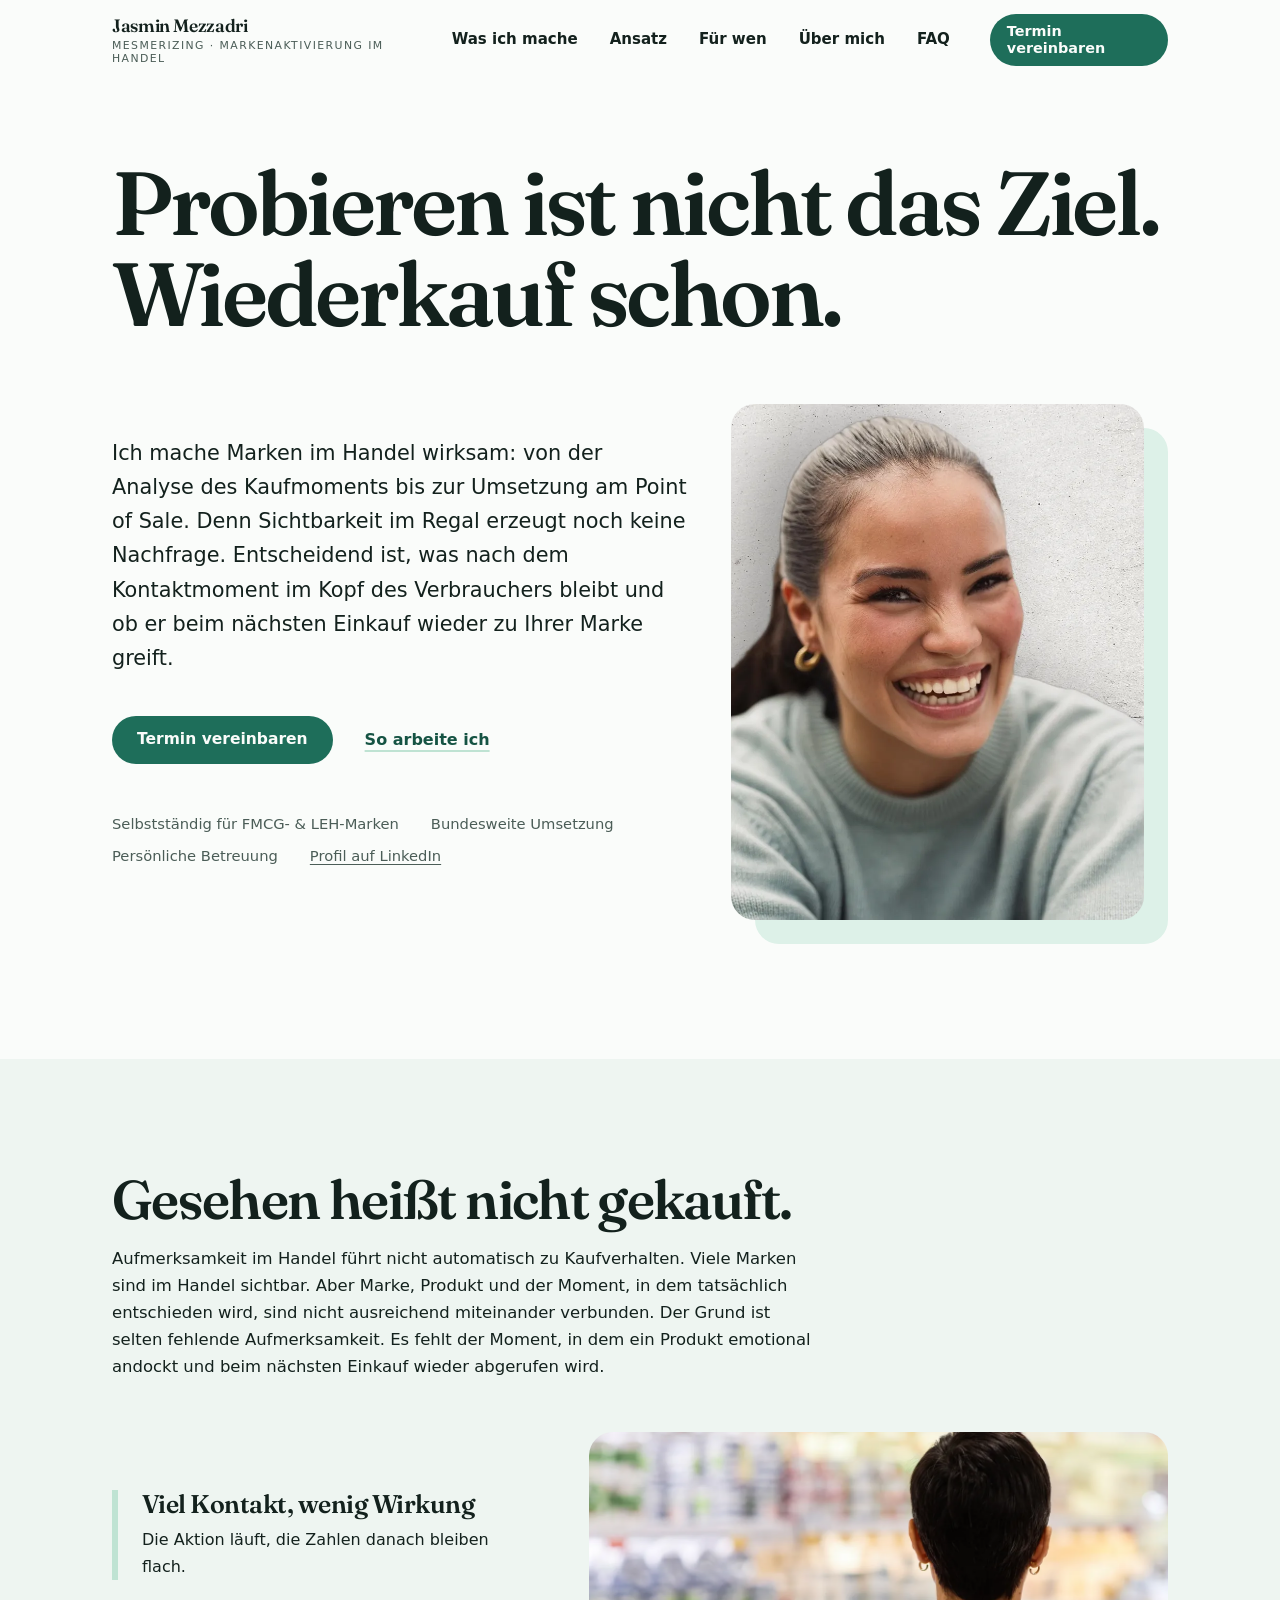
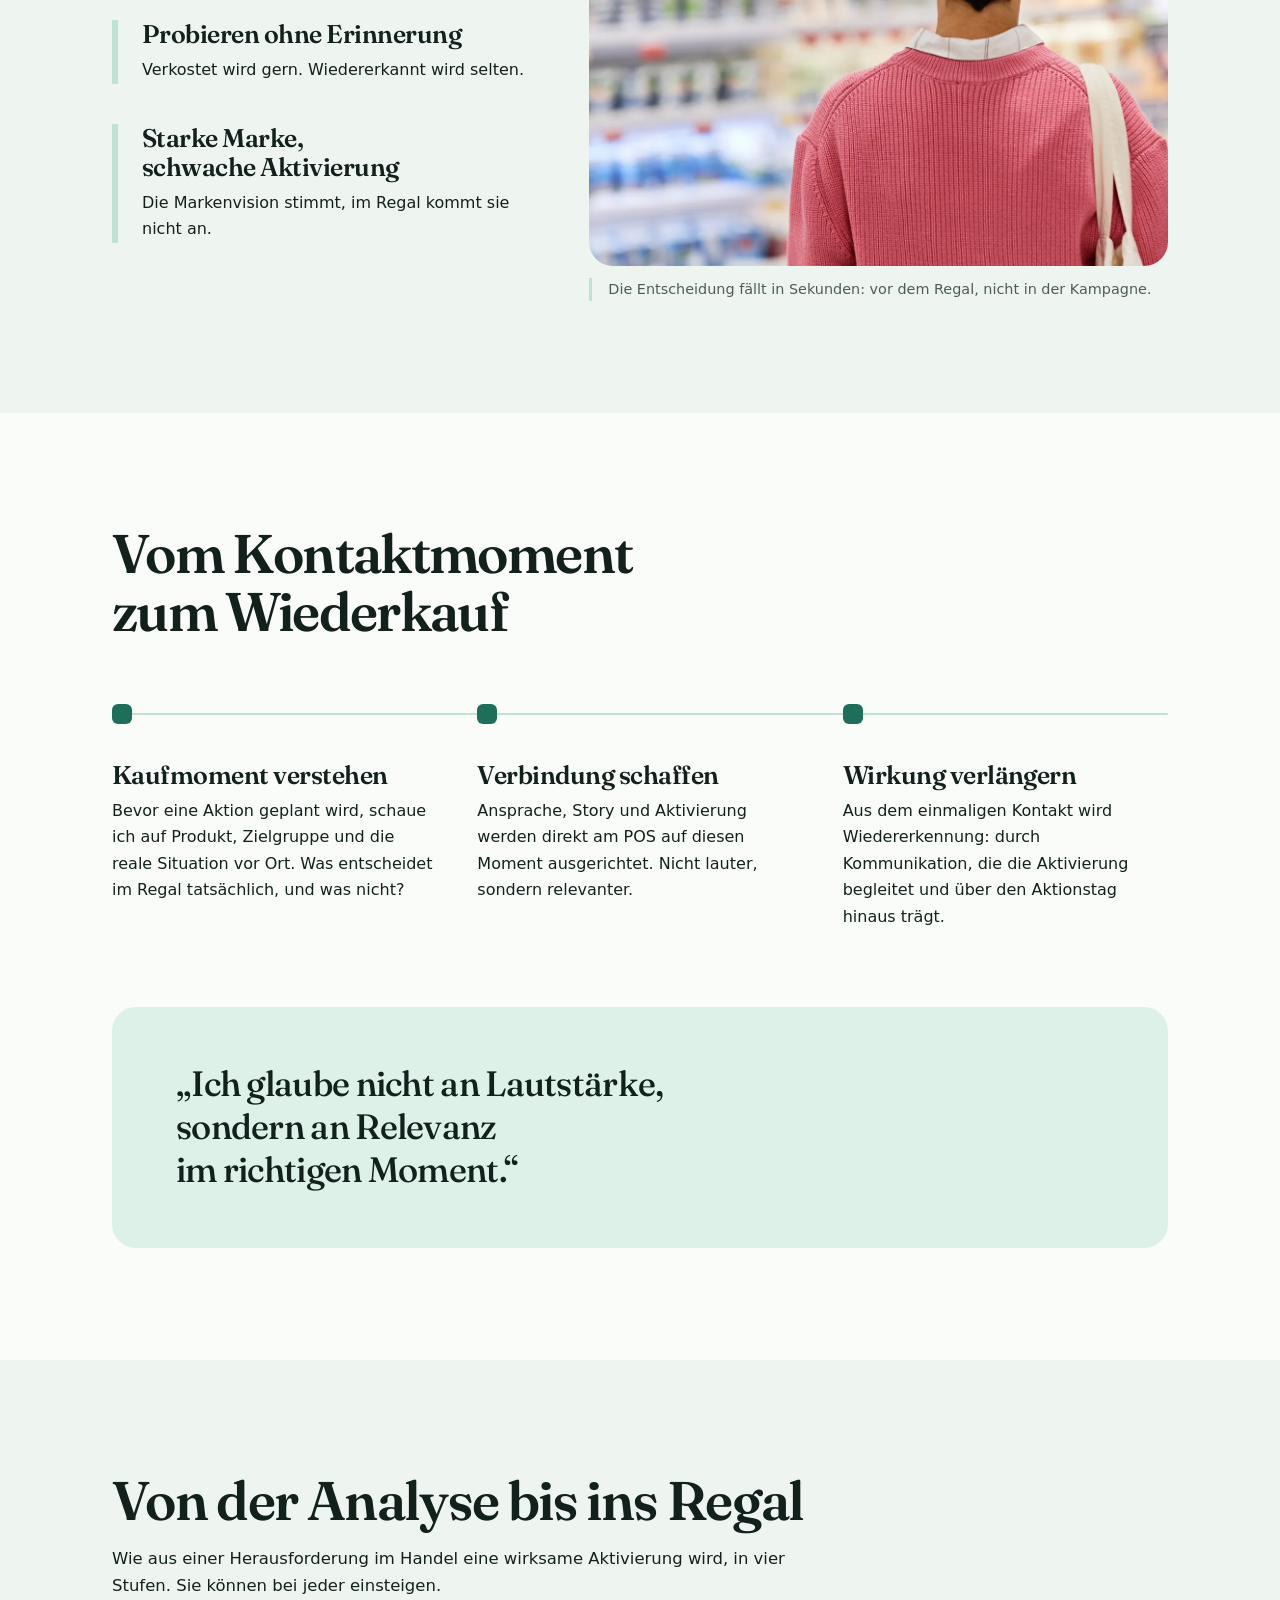
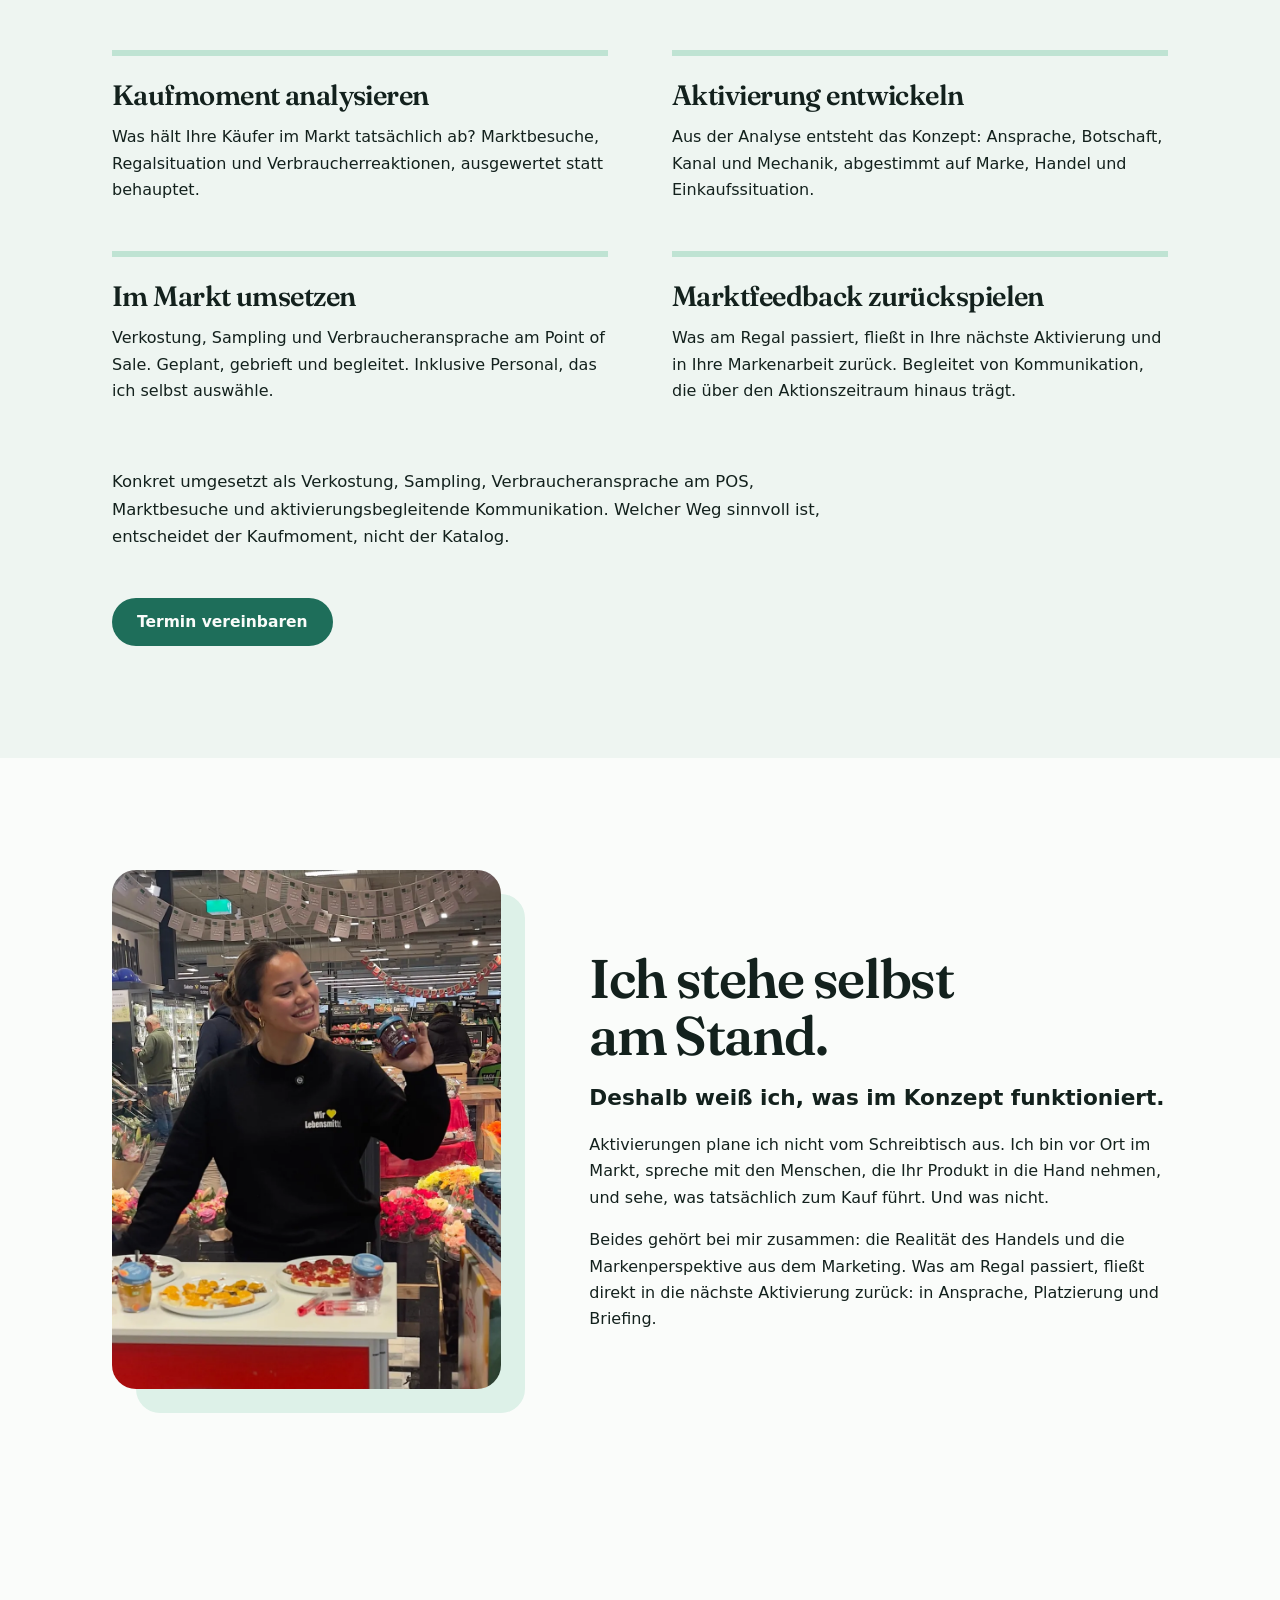
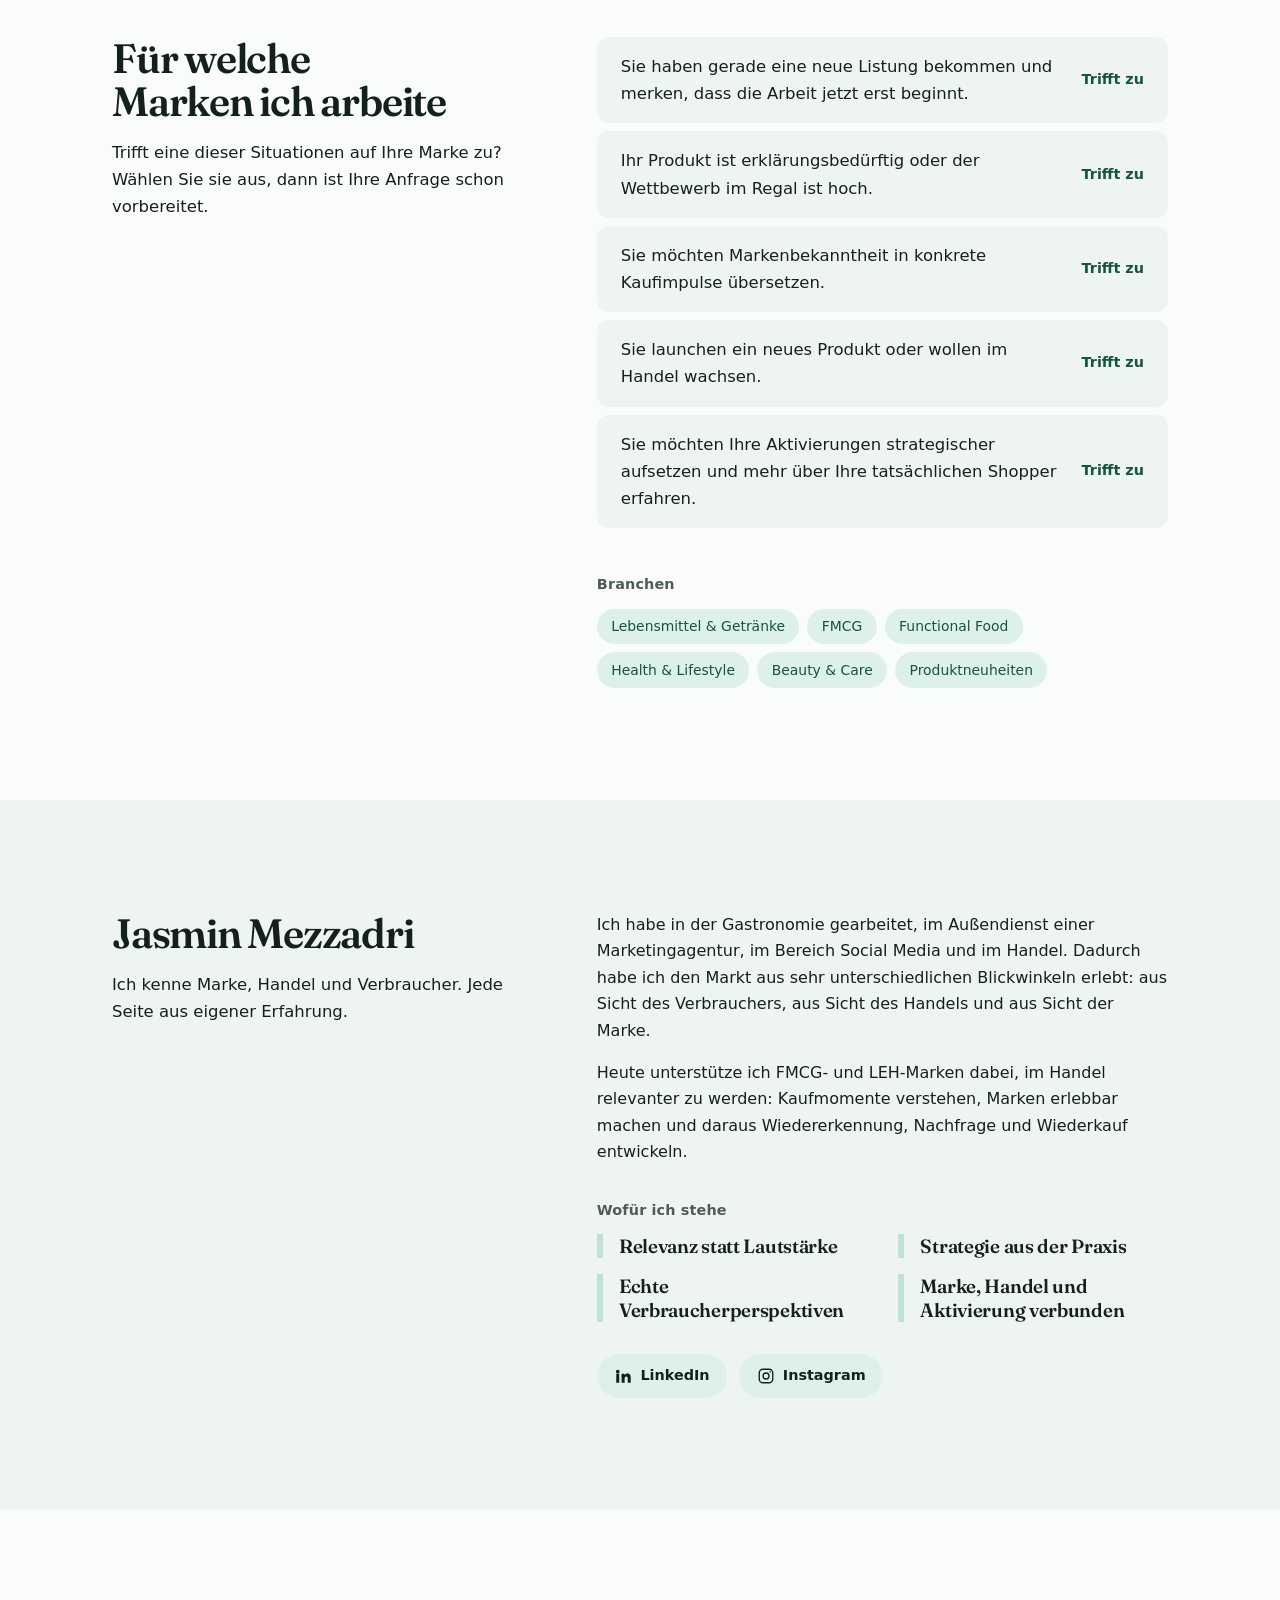
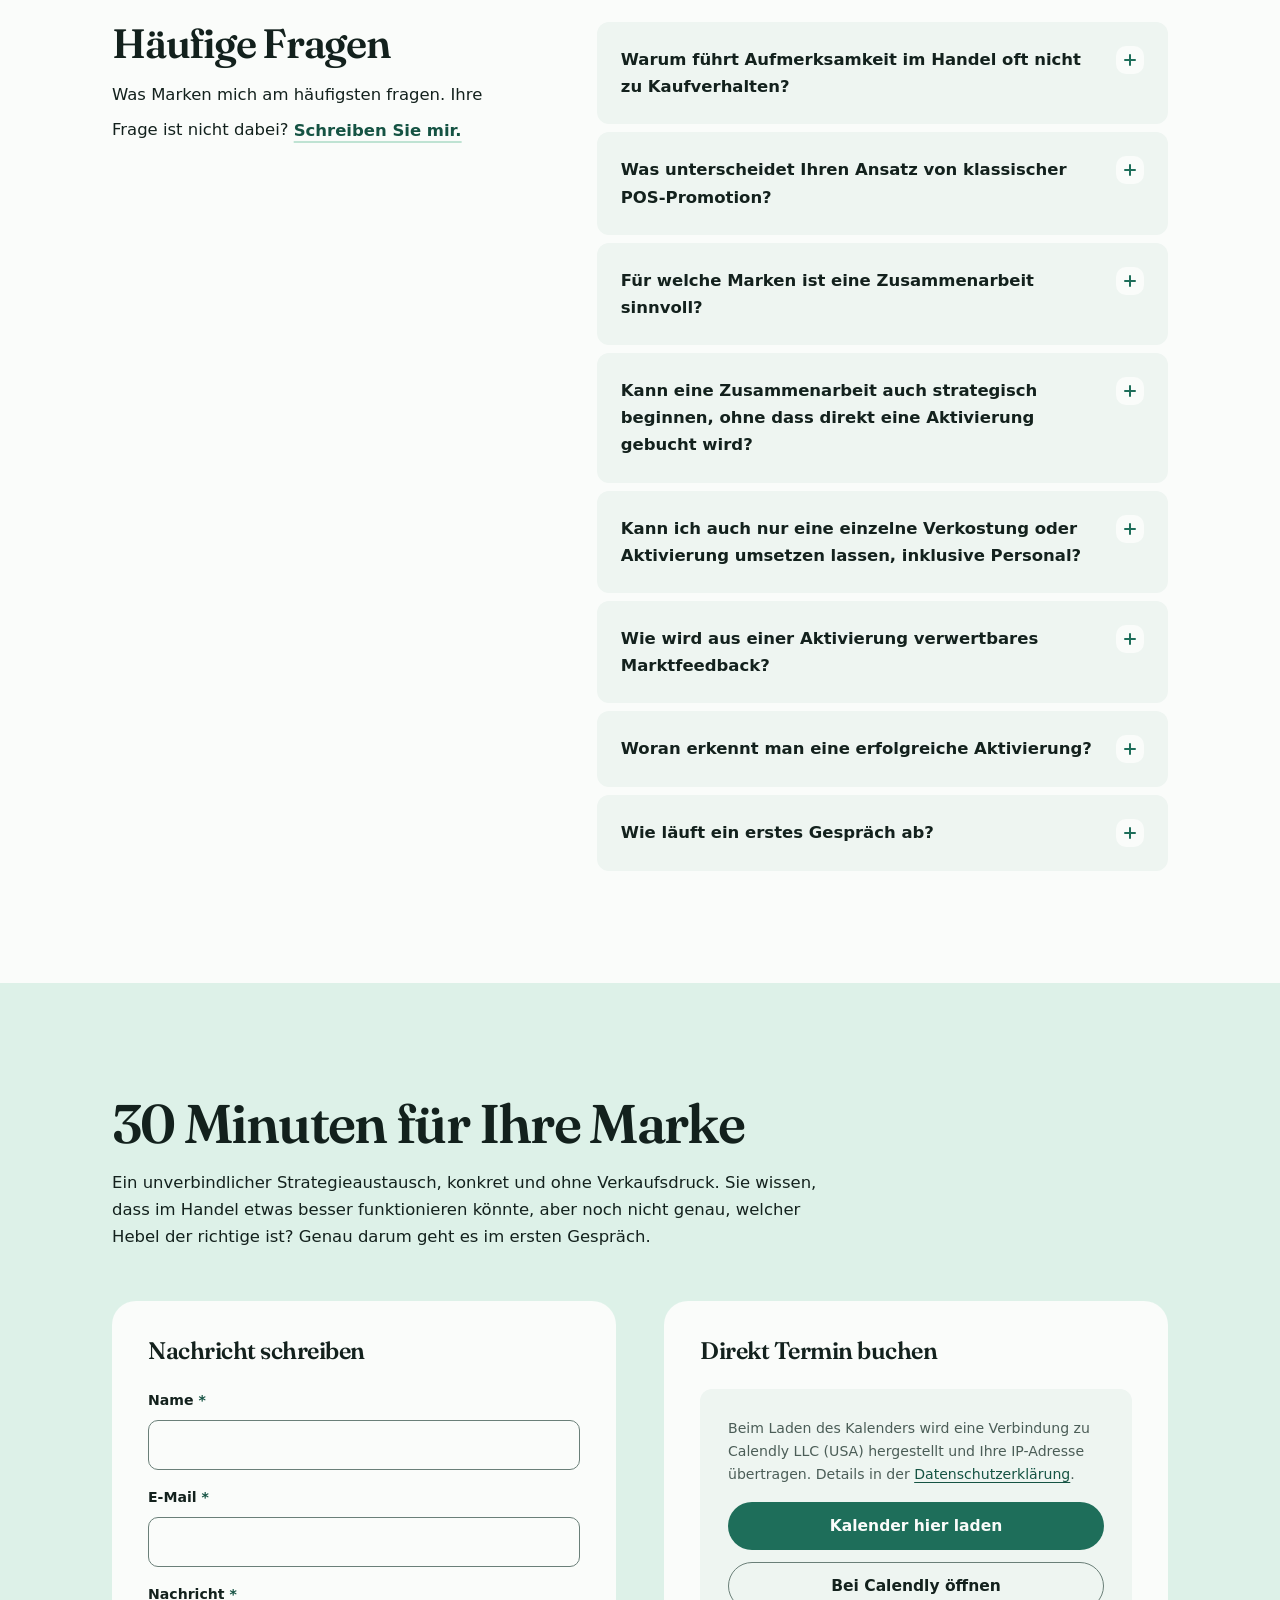
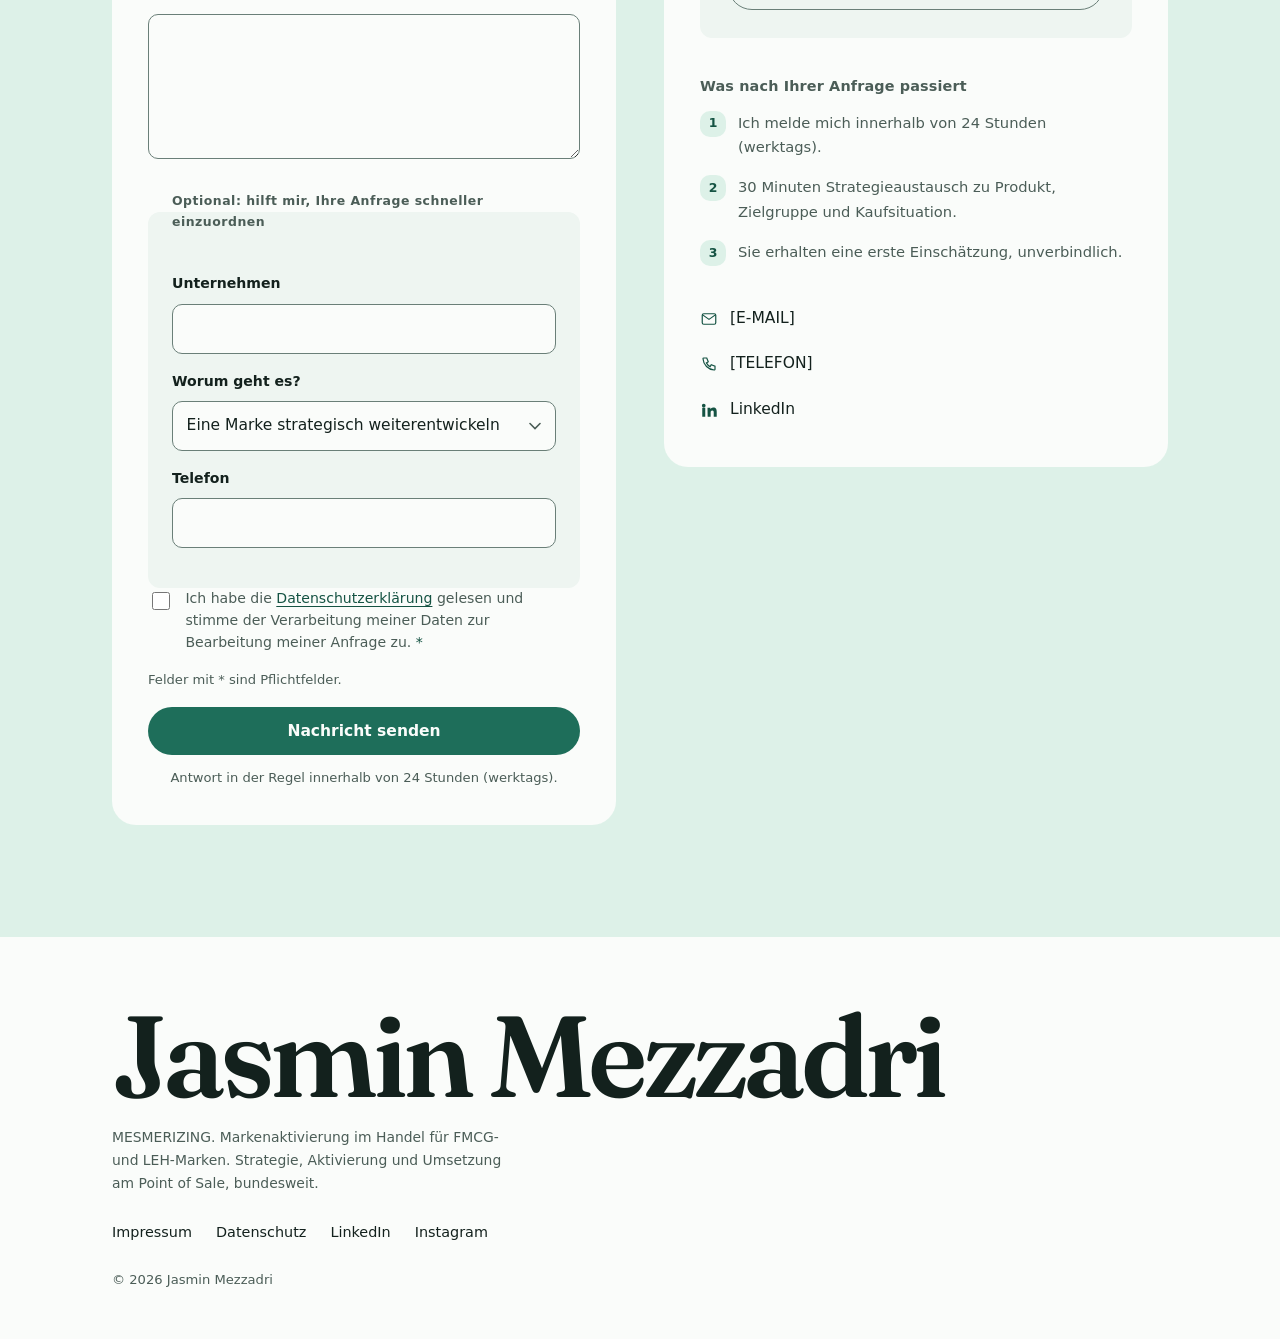
==== commit 9fdb5585: "Website 2.1: KI-typische Muster entfernt, Texte geschärft - Überzeilen, Nummerierung, Haarlinien, Sc" ====
--- a/index.html
+++ b/index.html
@@ -26,7 +26,7 @@
 <meta name="twitter:image:alt" content="Wortmarke Jasmin Mezzadri mit dem Leitsatz „Probieren ist nicht das Ziel. Wiederkauf schon.“ auf mintgrünem Hintergrund">
 <link rel="icon" href="data:image/svg+xml,%3Csvg xmlns='http://www.w3.org/2000/svg' viewBox='0 0 32 32'%3E%3Crect width='32' height='32' rx='7' fill='%231E6E5A'/%3E%3Ctext x='16' y='22' font-family='Arial,Helvetica,sans-serif' font-size='16' font-weight='700' fill='%23FAFCFA' text-anchor='middle'%3EJM%3C/text%3E%3C/svg%3E">
 <link rel="preload" href="assets/fonts/fraunces-var.woff2" as="font" type="font/woff2" crossorigin>
-<link rel="stylesheet" href="assets/css/style.css?v=2">
+<link rel="stylesheet" href="assets/css/style.css?v=3">
 <script>(function(d){var r=d.documentElement;r.classList.remove('no-js');r.classList.add('js');setTimeout(function(){if(!window.__jmReady){r.classList.remove('js');}},2500);})(document);</script>
 <script type="application/ld+json">
 {
@@ -97,7 +97,7 @@
       "name": "Für welche Marken ist eine Zusammenarbeit sinnvoll?",
       "acceptedAnswer": {
         "@type": "Answer",
-        "text": "Für FMCG- und LEH-Marken, die im Handel sichtbar sind, deren Wirkung aber hinter der Sichtbarkeit zurückbleibt — von Lebensmitteln und Getränken über Functional Food bis Health & Lifestyle und Beauty & Care. Die Budgetgröße entscheidet dabei weniger als der richtige Hebel: Gerade bei kleineren und wachsenden Marken zahlt eine präzise geplante Aktivierung überproportional ein."
+        "text": "Für FMCG- und LEH-Marken, die im Handel sichtbar sind, deren Wirkung aber hinter der Sichtbarkeit zurückbleibt: von Lebensmitteln und Getränken über Functional Food bis Health & Lifestyle und Beauty & Care. Die Budgetgröße entscheidet dabei weniger als der richtige Hebel: Gerade bei kleineren und wachsenden Marken zahlt eine präzise geplante Aktivierung überproportional ein."
       }
     },
     {
@@ -105,15 +105,15 @@
       "name": "Kann eine Zusammenarbeit auch strategisch beginnen, ohne dass direkt eine Aktivierung gebucht wird?",
       "acceptedAnswer": {
         "@type": "Answer",
-        "text": "Ja. Viele Gespräche starten mit einer Frage, nicht mit einem Auftrag: Warum funktioniert etwas im Handel nicht so, wie es sollte? Wir können mit einer Analyse der Kaufsituation beginnen und erst danach entscheiden, welche Aktivierung sinnvoll ist — oder ob es überhaupt eine braucht."
+        "text": "Ja. Viele Gespräche starten mit einer Frage, nicht mit einem Auftrag: Warum funktioniert etwas im Handel nicht so, wie es sollte? Am Anfang kann eine Analyse der Kaufsituation stehen. Erst danach entscheiden Sie, welche Aktivierung sinnvoll ist, oder ob es überhaupt eine braucht."
       }
     },
     {
       "@type": "Question",
-      "name": "Kann ich auch nur eine einzelne Verkostung oder Aktivierung umsetzen lassen — inklusive Personal?",
-      "acceptedAnswer": {
-        "@type": "Answer",
-        "text": "Ja. Viele Zusammenarbeiten starten mit einer einzelnen Aktion. Ich plane, briefe und begleite sie so, dass Sie danach mehr über Ihre Käufer wissen als vorher. Das Personal wähle ich selbst aus und briefe es persönlich — bundesweit umsetzbar, unter anderem in Berlin, Hamburg, München, Köln, Düsseldorf, Frankfurt, Hannover und Stuttgart."
+      "name": "Kann ich auch nur eine einzelne Verkostung oder Aktivierung umsetzen lassen, inklusive Personal?",
+      "acceptedAnswer": {
+        "@type": "Answer",
+        "text": "Ja. Viele Zusammenarbeiten starten mit einer einzelnen Aktion. Ich plane, briefe und begleite sie so, dass Sie danach mehr über Ihre Käufer wissen als vorher. Das Personal wähle ich selbst aus und briefe es persönlich. Bundesweit umsetzbar, unter anderem in Berlin, Hamburg, München, Köln, Düsseldorf, Frankfurt, Hannover und Stuttgart."
       }
     },
     {
@@ -129,7 +129,7 @@
       "name": "Woran erkennt man eine erfolgreiche Aktivierung?",
       "acceptedAnswer": {
         "@type": "Answer",
-        "text": "Daran, dass Verbraucher emotional andocken, das Produkt später wiedererkennen und Nachfrage entsteht — nicht allein an der Zahl der ausgegebenen Proben."
+        "text": "Daran, dass Verbraucher emotional andocken, das Produkt später wiedererkennen und Nachfrage entsteht. Nicht allein an der Zahl der ausgegebenen Proben."
       }
     },
     {
@@ -177,13 +177,14 @@
   <!-- SEKTION 1 — HERO -->
   <section class="hero" id="start" aria-labelledby="hero-title">
     <div class="container hero-grid">
+      <!-- H1 über die volle Breite: so passt der Leitsatz ab Tablet in zwei Zeilen
+           (ein Satz pro Zeile). Auf dem Handy bricht er bewusst in drei bis vier. -->
+      <h1 id="hero-title">Probieren ist nicht das Ziel.<br> Wiederkauf schon.</h1>
       <div class="hero-inner">
-        <p class="eyebrow">MESMERIZING · Strategie und Umsetzung im Handel</p>
-        <h1 id="hero-title">Probieren ist nicht das Ziel. <em>Wiederkauf schon.</em></h1>
-        <p class="lead">Markenaktivierung im Handel — von der Analyse des Kaufmoments bis zur Umsetzung am Point of Sale. Denn Sichtbarkeit im Regal erzeugt noch keine Nachfrage. Entscheidend ist, was nach dem Kontaktmoment im Kopf des Verbrauchers bleibt — und ob er beim nächsten Einkauf wieder zu Ihrer Marke greift.</p>
+        <p class="lead">Ich mache Marken im Handel wirksam: von der Analyse des Kaufmoments bis zur Umsetzung am Point of Sale. Denn Sichtbarkeit im Regal erzeugt noch keine Nachfrage. Entscheidend ist, was nach dem Kontaktmoment im Kopf des Verbrauchers bleibt und ob er beim nächsten Einkauf wieder zu Ihrer Marke greift.</p>
         <p class="hero-actions">
-          <a class="btn btn-primary" href="#termin">Potenzial besprechen</a>
-          <a class="btn btn-ghost" href="#leistungen">So arbeite ich</a>
+          <a class="btn btn-primary" href="#termin">Termin vereinbaren</a>
+          <a class="text-link" href="#ansatz">So arbeite ich</a>
         </p>
         <ul class="trustline" role="list">
           <li>Selbstständig für FMCG- &amp; LEH-Marken</li>
@@ -201,7 +202,6 @@
                width="800" height="1000" decoding="async" fetchpriority="high"
                alt="Jasmin Mezzadri, Expertin für Markenaktivierung im Handel">
         </picture>
-        <figcaption class="hero-tag"><strong>Jasmin Mezzadri</strong><span>Strategie und Umsetzung am POS</span></figcaption>
       </figure>
     </div>
   </section>
@@ -210,30 +210,20 @@
   <section class="section section-alt" id="problem" aria-labelledby="problem-title">
     <div class="container">
       <div class="section-head reveal">
-        <p class="eyebrow">Das eigentliche Problem</p>
-        <h2 id="problem-title">Aufmerksamkeit im Handel führt nicht automatisch zu Kaufverhalten.</h2>
-        <p class="section-text">Viele Marken sind im Handel sichtbar — aber Marke, Produkt und der Moment, in dem tatsächlich entschieden wird, sind nicht ausreichend miteinander verbunden. Der Grund ist selten fehlende Aufmerksamkeit. Es fehlt der Moment, in dem ein Produkt emotional andockt und beim nächsten Einkauf wieder abgerufen wird.</p>
+        <h2 id="problem-title">Gesehen heißt nicht gekauft.</h2>
+        <p class="section-text">Aufmerksamkeit im Handel führt nicht automatisch zu Kaufverhalten. Viele Marken sind im Handel sichtbar. Aber Marke, Produkt und der Moment, in dem tatsächlich entschieden wird, sind nicht ausreichend miteinander verbunden. Der Grund ist selten fehlende Aufmerksamkeit. Es fehlt der Moment, in dem ein Produkt emotional andockt und beim nächsten Einkauf wieder abgerufen wird.</p>
       </div>
       <div class="problem-grid">
       <ul class="symptoms" role="list">
         <li class="symptom reveal">
-          <span class="card-icon" aria-hidden="true">
-            <svg viewBox="0 0 24 24" width="24" height="24" fill="none" stroke="currentColor" stroke-width="1.5" stroke-linecap="round" stroke-linejoin="round" aria-hidden="true" focusable="false"><path d="M3 18h18"/><path d="M6 15v-4"/><path d="M11 15v-7"/><path d="M16 15v-2"/></svg>
-          </span>
           <h3>Viel Kontakt, wenig Wirkung</h3>
           <p>Die Aktion läuft, die Zahlen danach bleiben flach.</p>
         </li>
         <li class="symptom reveal">
-          <span class="card-icon" aria-hidden="true">
-            <svg viewBox="0 0 24 24" width="24" height="24" fill="none" stroke="currentColor" stroke-width="1.5" stroke-linecap="round" stroke-linejoin="round" aria-hidden="true" focusable="false"><path d="M12 20a8 8 0 1 0-8-8"/><path d="M4 8V4"/><path d="M4 4h4"/><path d="M12 8v4l3 2"/></svg>
-          </span>
           <h3>Probieren ohne Erinnerung</h3>
           <p>Verkostet wird gern. Wiedererkannt wird selten.</p>
         </li>
         <li class="symptom reveal">
-          <span class="card-icon" aria-hidden="true">
-            <svg viewBox="0 0 24 24" width="24" height="24" fill="none" stroke="currentColor" stroke-width="1.5" stroke-linecap="round" stroke-linejoin="round" aria-hidden="true" focusable="false"><path d="M4 20V9"/><path d="M10 20V4"/><path d="M16 20v-6"/><path d="M2 20h20"/></svg>
-          </span>
           <h3>Starke Marke, schwache Aktivierung</h3>
           <p>Die Markenvision stimmt, im Regal kommt sie nicht an.</p>
         </li>
@@ -245,7 +235,7 @@
                width="1600" height="900" loading="lazy" decoding="async"
                alt="Kundin steht vor einem gut gefüllten Kühlregal im Supermarkt und trifft ihre Kaufentscheidung.">
         </picture>
-        <figcaption>Die Entscheidung fällt in Sekunden — vor dem Regal, nicht in der Kampagne.</figcaption>
+        <figcaption>Die Entscheidung fällt in Sekunden: vor dem Regal, nicht in der Kampagne.</figcaption>
       </figure>
       </div>
     </div>
@@ -255,26 +245,22 @@
   <section class="section" id="ansatz" aria-labelledby="ansatz-title">
     <div class="container">
       <div class="section-head reveal">
-        <p class="eyebrow">Mein Ansatz</p>
-        <h2 id="ansatz-title">In drei Schritten vom Kontaktmoment zum Wiederkauf.</h2>
+        <h2 id="ansatz-title">Vom Kontaktmoment zum Wiederkauf</h2>
       </div>
       <ol class="steps" role="list">
         <li class="step reveal">
-          <span class="step-num" aria-hidden="true">01</span>
           <div class="step-body">
             <h3>Kaufmoment verstehen</h3>
-            <p>Bevor eine Aktion geplant wird, schaue ich auf Produkt, Zielgruppe und die reale Situation vor Ort. Was entscheidet im Regal tatsächlich — und was nicht?</p>
+            <p>Bevor eine Aktion geplant wird, schaue ich auf Produkt, Zielgruppe und die reale Situation vor Ort. Was entscheidet im Regal tatsächlich, und was nicht?</p>
           </div>
         </li>
         <li class="step reveal">
-          <span class="step-num" aria-hidden="true">02</span>
           <div class="step-body">
             <h3>Verbindung schaffen</h3>
             <p>Ansprache, Story und Aktivierung werden direkt am POS auf diesen Moment ausgerichtet. Nicht lauter, sondern relevanter.</p>
           </div>
         </li>
         <li class="step reveal">
-          <span class="step-num" aria-hidden="true">03</span>
           <div class="step-body">
             <h3>Wirkung verlängern</h3>
             <p>Aus dem einmaligen Kontakt wird Wiedererkennung: durch Kommunikation, die die Aktivierung begleitet und über den Aktionstag hinaus trägt.</p>
@@ -291,29 +277,29 @@
   <section class="section section-alt" id="leistungen" aria-labelledby="leistungen-title">
     <div class="container">
       <div class="section-head reveal">
-        <p class="eyebrow">Leistungen</p>
-        <h2 id="leistungen-title">Wie aus einer Herausforderung im Handel eine wirksame Aktivierung wird.</h2>
+        <h2 id="leistungen-title">Von der Analyse bis ins Regal</h2>
+        <p class="section-text">Wie aus einer Herausforderung im Handel eine wirksame Aktivierung wird, in vier Stufen. Sie können bei jeder einsteigen.</p>
       </div>
       <ul class="card-grid quad" role="list">
         <li class="card card-service reveal">
           <h3>Kaufmoment analysieren</h3>
-          <p>Was hält Ihre Käufer im Markt tatsächlich ab? Marktbesuche, Regalsituation und Verbraucherreaktionen — ausgewertet, nicht behauptet.</p>
+          <p>Was hält Ihre Käufer im Markt tatsächlich ab? Marktbesuche, Regalsituation und Verbraucherreaktionen, ausgewertet statt behauptet.</p>
         </li>
         <li class="card card-service reveal">
           <h3>Aktivierung entwickeln</h3>
-          <p>Aus der Analyse entsteht das Konzept: Ansprache, Botschaft, Kanal und Mechanik — abgestimmt auf Marke, Handel und Einkaufssituation.</p>
+          <p>Aus der Analyse entsteht das Konzept: Ansprache, Botschaft, Kanal und Mechanik, abgestimmt auf Marke, Handel und Einkaufssituation.</p>
         </li>
         <li class="card card-service reveal">
           <h3>Im Markt umsetzen</h3>
-          <p>Verkostung, Sampling und Verbraucheransprache am Point of Sale — geplant, gebrieft und begleitet. Inklusive Personal, das ich selbst auswähle.</p>
+          <p>Verkostung, Sampling und Verbraucheransprache am Point of Sale. Geplant, gebrieft und begleitet. Inklusive Personal, das ich selbst auswähle.</p>
         </li>
         <li class="card card-service reveal">
           <h3>Marktfeedback zurückspielen</h3>
-          <p>Was am Regal passiert, fließt in Ihre nächste Aktivierung und in Ihre Markenarbeit zurück — begleitet von Kommunikation, die über den Aktionszeitraum hinaus trägt.</p>
+          <p>Was am Regal passiert, fließt in Ihre nächste Aktivierung und in Ihre Markenarbeit zurück. Begleitet von Kommunikation, die über den Aktionszeitraum hinaus trägt.</p>
         </li>
       </ul>
-      <p class="section-text reveal">Konkret umgesetzt als Verkostung, Sampling, Verbraucheransprache am POS, Marktbesuche und aktivierungsbegleitende Kommunikation. Welcher Weg sinnvoll ist, entscheidet der Kaufmoment — nicht der Katalog.</p>
-      <p class="section-cta reveal"><a class="btn btn-primary" href="#termin">Potenzial besprechen</a></p>
+      <p class="section-text reveal">Konkret umgesetzt als Verkostung, Sampling, Verbraucheransprache am POS, Marktbesuche und aktivierungsbegleitende Kommunikation. Welcher Weg sinnvoll ist, entscheidet der Kaufmoment, nicht der Katalog.</p>
+      <p class="section-cta reveal"><a class="btn btn-primary" href="#termin">Termin vereinbaren</a></p>
     </div>
   </section>
 
@@ -330,10 +316,10 @@
         </picture>
       </div>
       <div class="praxis-body reveal">
-        <p class="eyebrow">Strategie aus der Praxis</p>
-        <h2 id="praxis-title">Ich stehe selbst am Stand — deshalb weiß ich, was im Konzept funktioniert.</h2>
-        <p>Aktivierungen plane ich nicht vom Schreibtisch aus. Ich bin vor Ort im Markt, spreche mit den Menschen, die Ihr Produkt in die Hand nehmen, und sehe, was tatsächlich zum Kauf führt — und was nicht.</p>
-        <p>Beides gehört bei mir zusammen: die Realität des Handels und die Markenperspektive aus dem Marketing. Was am Regal passiert, fließt direkt in die nächste Aktivierung zurück — in Ansprache, Platzierung und Briefing.</p>
+        <h2 id="praxis-title">Ich stehe selbst am Stand.</h2>
+        <p class="praxis-lead">Deshalb weiß ich, was im Konzept funktioniert.</p>
+        <p>Aktivierungen plane ich nicht vom Schreibtisch aus. Ich bin vor Ort im Markt, spreche mit den Menschen, die Ihr Produkt in die Hand nehmen, und sehe, was tatsächlich zum Kauf führt. Und was nicht.</p>
+        <p>Beides gehört bei mir zusammen: die Realität des Handels und die Markenperspektive aus dem Marketing. Was am Regal passiert, fließt direkt in die nächste Aktivierung zurück: in Ansprache, Platzierung und Briefing.</p>
       </div>
     </div>
   </section>
@@ -370,30 +356,43 @@
   <section class="section" id="fuer-wen" aria-labelledby="fuer-wen-title">
     <div class="container split">
       <div class="section-head split-head reveal">
-        <p class="eyebrow">Passt das zu Ihnen?</p>
-        <h2 id="fuer-wen-title">Für Marken, auf die eine dieser Situationen zutrifft.</h2>
+        <h2 id="fuer-wen-title">Für welche Marken ich arbeite</h2>
+        <p class="section-text">Trifft eine dieser Situationen auf Ihre Marke zu? Wählen Sie sie aus, dann ist Ihre Anfrage schon vorbereitet.</p>
       </div>
       <div class="split-body">
+      <!-- Situationen als Auswahl: Klick springt zum Formular. Mit JS werden
+           „Worum geht es?" und der Nachrichtenanfang vorausgefüllt (main.js, 5b).
+           Ohne JS bleibt es ein normaler Sprunglink. -->
       <ul class="checklist reveal" role="list">
         <li>
-          <svg class="check" viewBox="0 0 24 24" width="20" height="20" fill="none" stroke="currentColor" stroke-width="2" stroke-linecap="round" stroke-linejoin="round" aria-hidden="true" focusable="false"><path d="M4 12.5 9.5 18 20 6.5"/></svg>
-          <span>Sie haben gerade eine neue Listung bekommen — und merken, dass die Arbeit jetzt erst beginnt.</span>
+          <a class="situation" href="#termin" data-topic="Im Handel wachsen">
+            <span class="situation-text">Sie haben gerade eine neue Listung bekommen und merken, dass die Arbeit jetzt erst beginnt.</span>
+            <span class="situation-cta" aria-hidden="true">Trifft zu</span>
+          </a>
         </li>
         <li>
-          <svg class="check" viewBox="0 0 24 24" width="20" height="20" fill="none" stroke="currentColor" stroke-width="2" stroke-linecap="round" stroke-linejoin="round" aria-hidden="true" focusable="false"><path d="M4 12.5 9.5 18 20 6.5"/></svg>
-          <span>Ihr Produkt ist erklärungsbedürftig oder der Wettbewerb im Regal ist hoch.</span>
+          <a class="situation" href="#termin" data-topic="Eine Marke am POS erlebbar machen">
+            <span class="situation-text">Ihr Produkt ist erklärungsbedürftig oder der Wettbewerb im Regal ist hoch.</span>
+            <span class="situation-cta" aria-hidden="true">Trifft zu</span>
+          </a>
         </li>
         <li>
-          <svg class="check" viewBox="0 0 24 24" width="20" height="20" fill="none" stroke="currentColor" stroke-width="2" stroke-linecap="round" stroke-linejoin="round" aria-hidden="true" focusable="false"><path d="M4 12.5 9.5 18 20 6.5"/></svg>
-          <span>Sie möchten Markenbekanntheit in konkrete Kaufimpulse übersetzen.</span>
+          <a class="situation" href="#termin" data-topic="Eine Marke strategisch weiterentwickeln">
+            <span class="situation-text">Sie möchten Markenbekanntheit in konkrete Kaufimpulse übersetzen.</span>
+            <span class="situation-cta" aria-hidden="true">Trifft zu</span>
+          </a>
         </li>
         <li>
-          <svg class="check" viewBox="0 0 24 24" width="20" height="20" fill="none" stroke="currentColor" stroke-width="2" stroke-linecap="round" stroke-linejoin="round" aria-hidden="true" focusable="false"><path d="M4 12.5 9.5 18 20 6.5"/></svg>
-          <span>Sie launchen ein neues Produkt oder wollen im Handel wachsen.</span>
+          <a class="situation" href="#termin" data-topic="Ein neues Produkt erfolgreich launchen">
+            <span class="situation-text">Sie launchen ein neues Produkt oder wollen im Handel wachsen.</span>
+            <span class="situation-cta" aria-hidden="true">Trifft zu</span>
+          </a>
         </li>
         <li>
-          <svg class="check" viewBox="0 0 24 24" width="20" height="20" fill="none" stroke="currentColor" stroke-width="2" stroke-linecap="round" stroke-linejoin="round" aria-hidden="true" focusable="false"><path d="M4 12.5 9.5 18 20 6.5"/></svg>
-          <span>Sie möchten Ihre Aktivierungen strategischer aufsetzen und mehr über Ihre tatsächlichen Shopper erfahren.</span>
+          <a class="situation" href="#termin" data-topic="Eine Aktivierung oder Verkostung umsetzen">
+            <span class="situation-text">Sie möchten Ihre Aktivierungen strategischer aufsetzen und mehr über Ihre tatsächlichen Shopper erfahren.</span>
+            <span class="situation-cta" aria-hidden="true">Trifft zu</span>
+          </a>
         </li>
       </ul>
       <h3 class="chips-title">Branchen</h3>
@@ -405,7 +404,6 @@
         <li>Beauty &amp; Care</li>
         <li>Produktneuheiten</li>
       </ul>
-      <p class="inline-cta reveal"><a class="btn btn-ghost" href="#termin">Passt das zu Ihrer Marke? Potenzial besprechen</a></p>
       </div>
     </div>
   </section>
@@ -414,11 +412,11 @@
   <section class="section section-alt" id="ueber-mich" aria-labelledby="ueber-mich-title">
     <div class="container split about-grid">
       <div class="section-head split-head reveal">
-        <p class="eyebrow">Über mich</p>
-        <h2 id="ueber-mich-title">Ich kenne Marke, Handel und Verbraucher — jede Seite aus eigener Erfahrung.</h2>
+        <h2 id="ueber-mich-title">Jasmin Mezzadri</h2>
+        <p class="section-text">Ich kenne Marke, Handel und Verbraucher. Jede Seite aus eigener Erfahrung.</p>
       </div>
       <div class="about-body reveal">
-        <p>Ich habe in der Gastronomie gearbeitet, im Außendienst einer Marketingagentur, im Bereich Social Media und im Handel. Dadurch habe ich den Markt aus sehr unterschiedlichen Blickwinkeln erlebt — aus Sicht des Verbrauchers, aus Sicht des Handels und aus Sicht der Marke.</p>
+        <p>Ich habe in der Gastronomie gearbeitet, im Außendienst einer Marketingagentur, im Bereich Social Media und im Handel. Dadurch habe ich den Markt aus sehr unterschiedlichen Blickwinkeln erlebt: aus Sicht des Verbrauchers, aus Sicht des Handels und aus Sicht der Marke.</p>
         <p>Heute unterstütze ich FMCG- und LEH-Marken dabei, im Handel relevanter zu werden: Kaufmomente verstehen, Marken erlebbar machen und daraus Wiedererkennung, Nachfrage und Wiederkauf entwickeln.</p>
         <h3 class="pillars-title">Wofür ich stehe</h3>
         <ul class="pillars" role="list">
@@ -445,9 +443,8 @@
   <section class="section" id="faq" aria-labelledby="faq-title">
     <div class="container split">
       <div class="section-head split-head reveal">
-        <p class="eyebrow">Häufige Fragen</p>
-        <h2 id="faq-title">Was Marken mich am häufigsten fragen.</h2>
-        <p class="faq-cta"><a class="btn btn-ghost" href="#termin">Frage nicht dabei? Schreiben Sie mir.</a></p>
+        <h2 id="faq-title">Häufige Fragen</h2>
+        <p class="section-text">Was Marken mich am häufigsten fragen. Ihre Frage ist nicht dabei? <a class="text-link" href="#termin">Schreiben Sie mir.</a></p>
       </div>
       <div class="faq reveal">
         <details class="faq-item">
@@ -460,15 +457,15 @@
         </details>
         <details class="faq-item">
           <summary><span>Für welche Marken ist eine Zusammenarbeit sinnvoll?</span><span class="faq-icon" aria-hidden="true"></span></summary>
-          <div class="faq-answer"><p>Für FMCG- und LEH-Marken, die im Handel sichtbar sind, deren Wirkung aber hinter der Sichtbarkeit zurückbleibt — von Lebensmitteln und Getränken über Functional Food bis Health &amp; Lifestyle und Beauty &amp; Care. Die Budgetgröße entscheidet dabei weniger als der richtige Hebel: Gerade bei kleineren und wachsenden Marken zahlt eine präzise geplante Aktivierung überproportional ein.</p></div>
+          <div class="faq-answer"><p>Für FMCG- und LEH-Marken, die im Handel sichtbar sind, deren Wirkung aber hinter der Sichtbarkeit zurückbleibt: von Lebensmitteln und Getränken über Functional Food bis Health &amp; Lifestyle und Beauty &amp; Care. Die Budgetgröße entscheidet dabei weniger als der richtige Hebel: Gerade bei kleineren und wachsenden Marken zahlt eine präzise geplante Aktivierung überproportional ein.</p></div>
         </details>
         <details class="faq-item">
           <summary><span>Kann eine Zusammenarbeit auch strategisch beginnen, ohne dass direkt eine Aktivierung gebucht wird?</span><span class="faq-icon" aria-hidden="true"></span></summary>
-          <div class="faq-answer"><p>Ja. Viele Gespräche starten mit einer Frage, nicht mit einem Auftrag: Warum funktioniert etwas im Handel nicht so, wie es sollte? Wir können mit einer Analyse der Kaufsituation beginnen und erst danach entscheiden, welche Aktivierung sinnvoll ist — oder ob es überhaupt eine braucht.</p></div>
-        </details>
-        <details class="faq-item">
-          <summary><span>Kann ich auch nur eine einzelne Verkostung oder Aktivierung umsetzen lassen — inklusive Personal?</span><span class="faq-icon" aria-hidden="true"></span></summary>
-          <div class="faq-answer"><p>Ja. Viele Zusammenarbeiten starten mit einer einzelnen Aktion. Ich plane, briefe und begleite sie so, dass Sie danach mehr über Ihre Käufer wissen als vorher. Das Personal wähle ich selbst aus und briefe es persönlich — bundesweit umsetzbar, unter anderem in Berlin, Hamburg, München, Köln, Düsseldorf, Frankfurt, Hannover und Stuttgart.</p></div>
+          <div class="faq-answer"><p>Ja. Viele Gespräche starten mit einer Frage, nicht mit einem Auftrag: Warum funktioniert etwas im Handel nicht so, wie es sollte? Am Anfang kann eine Analyse der Kaufsituation stehen. Erst danach entscheiden Sie, welche Aktivierung sinnvoll ist, oder ob es überhaupt eine braucht.</p></div>
+        </details>
+        <details class="faq-item">
+          <summary><span>Kann ich auch nur eine einzelne Verkostung oder Aktivierung umsetzen lassen, inklusive Personal?</span><span class="faq-icon" aria-hidden="true"></span></summary>
+          <div class="faq-answer"><p>Ja. Viele Zusammenarbeiten starten mit einer einzelnen Aktion. Ich plane, briefe und begleite sie so, dass Sie danach mehr über Ihre Käufer wissen als vorher. Das Personal wähle ich selbst aus und briefe es persönlich. Bundesweit umsetzbar, unter anderem in Berlin, Hamburg, München, Köln, Düsseldorf, Frankfurt, Hannover und Stuttgart.</p></div>
         </details>
         <details class="faq-item">
           <summary><span>Wie wird aus einer Aktivierung verwertbares Marktfeedback?</span><span class="faq-icon" aria-hidden="true"></span></summary>
@@ -476,7 +473,7 @@
         </details>
         <details class="faq-item">
           <summary><span>Woran erkennt man eine erfolgreiche Aktivierung?</span><span class="faq-icon" aria-hidden="true"></span></summary>
-          <div class="faq-answer"><p>Daran, dass Verbraucher emotional andocken, das Produkt später wiedererkennen und Nachfrage entsteht — nicht allein an der Zahl der ausgegebenen Proben.</p></div>
+          <div class="faq-answer"><p>Daran, dass Verbraucher emotional andocken, das Produkt später wiedererkennen und Nachfrage entsteht. Nicht allein an der Zahl der ausgegebenen Proben.</p></div>
         </details>
         <details class="faq-item">
           <summary><span>Wie läuft ein erstes Gespräch ab?</span><span class="faq-icon" aria-hidden="true"></span></summary>
@@ -490,9 +487,8 @@
   <section class="section section-accent" id="termin" aria-labelledby="termin-title">
     <div class="container">
       <div class="section-head reveal">
-        <p class="eyebrow">Kontakt</p>
-        <h2 id="termin-title">Lassen Sie uns über Ihre Potenziale im Markt sprechen.</h2>
-        <p class="section-text">Unverbindlicher Strategieaustausch — 30 Minuten, konkret, ohne Verkaufsdruck. Sie wissen, dass im Handel etwas besser funktionieren könnte, aber noch nicht genau, welcher Hebel der richtige ist? Genau darüber können wir sprechen.</p>
+        <h2 id="termin-title">30 Minuten für Ihre Marke</h2>
+        <p class="section-text">Ein unverbindlicher Strategieaustausch, konkret und ohne Verkaufsdruck. Sie wissen, dass im Handel etwas besser funktionieren könnte, aber noch nicht genau, welcher Hebel der richtige ist? Genau darum geht es im ersten Gespräch.</p>
       </div>
 
       <div class="contact-grid">
@@ -521,7 +517,7 @@
             </div>
 
             <fieldset class="field-group">
-              <legend class="field-group-legend">Optional — hilft mir, Ihre Anfrage schneller einzuordnen</legend>
+              <legend class="field-group-legend">Optional: hilft mir, Ihre Anfrage schneller einzuordnen</legend>
               <div class="field">
                 <label for="f-company">Unternehmen</label>
                 <input id="f-company" name="unternehmen" type="text" autocomplete="organization">
@@ -534,7 +530,7 @@
                   <option>Eine Marke am POS erlebbar machen</option>
                   <option>Ein neues Produkt erfolgreich launchen</option>
                   <option>Eine Aktivierung oder Verkostung umsetzen</option>
-                  <option>Etwas anderes — ich schreibe es in die Nachricht</option>
+                  <option>Etwas anderes, ich schreibe es in die Nachricht</option>
                 </select>
               </div>
               <div class="field">
@@ -579,7 +575,7 @@
             <ol class="next-steps-list" role="list">
               <li>Ich melde mich innerhalb von 24 Stunden (werktags).</li>
               <li>30 Minuten Strategieaustausch zu Produkt, Zielgruppe und Kaufsituation.</li>
-              <li>Sie erhalten eine erste Einschätzung — unverbindlich und ohne Verkaufsdruck.</li>
+              <li>Sie erhalten eine erste Einschätzung, unverbindlich.</li>
             </ol>
           </div>
 
@@ -608,7 +604,7 @@
   <div class="container footer-inner">
     <div class="footer-brand">
       <p class="footer-name">Jasmin Mezzadri</p>
-      <p class="footer-hint">MESMERIZING — Markenaktivierung im Handel für FMCG- und LEH-Marken. Strategie, Aktivierung und Umsetzung am Point of Sale, bundesweit.</p>
+      <p class="footer-hint">MESMERIZING. Markenaktivierung im Handel für FMCG- und LEH-Marken. Strategie, Aktivierung und Umsetzung am Point of Sale, bundesweit.</p>
     </div>
     <nav class="footer-nav" aria-label="Rechtliches und Profile">
       <ul role="list">
@@ -622,6 +618,6 @@
   </div>
 </footer>
 
-<script src="assets/js/main.js?v=2" defer></script>
+<script src="assets/js/main.js?v=3" defer></script>
 </body>
 </html>
--- a/assets/css/style.css
+++ b/assets/css/style.css
@@ -2,6 +2,8 @@
    Jasmin Mezzadri — POS Marketing & Vertrieb
    Ein Stylesheet für alle Seiten. Mobile-first.
    Version 2.0 (28.10.2026): Mint-Palette, Hero mit Portrait, Editorial-Raster.
+   2.1: ohne Haarlinien, Schatten, Verläufe und Überzeilen — Flächen trennen
+   sich über Tonstufen, Gliederung über Abstand und Größe (taste-skill-Audit).
    ========================================================================== */
 
 /* --- 1. Design-Tokens --------------------------------------------------- */
@@ -121,11 +123,8 @@
   hyphens: auto;
 }
 
-h1 { font-size: clamp(2.4rem, 5.6vw, 4.1rem); letter-spacing: -0.03em; line-height: 1.06; }
-/* Zweiter Satz der H1 in Akzentfarbe. Fraunces liegt nur aufrecht vor —
-   kein synthetisches Kursiv. Große Schrift, daher reicht 3:1 (hier 5.9:1). */
-h1 em { font-style: normal; color: var(--accent); }
-h2 { font-size: clamp(1.65rem, 3.4vw, 2.45rem); letter-spacing: -0.02em; }
+h1 { font-size: clamp(2.4rem, 7vw, 5.6rem); letter-spacing: -0.035em; line-height: 1.02; }
+h2 { font-size: clamp(2rem, 4.4vw, 3.4rem); letter-spacing: -0.03em; line-height: 1.05; }
 h3 {
   font-family: var(--font-sans);
   font-weight: 700;
@@ -187,33 +186,15 @@
 ::selection { background: var(--accent-sft); color: var(--ink); }
 
 /* --- 4. Eyebrow / typografische Details --------------------------------- */
-/* 2.0: Satzschreibung statt Versalien-Zeile — ruhiger, weniger Schablone. */
-.eyebrow {
-  display: flex;
-  align-items: center;
-  gap: var(--sp-3);
-  margin: 0 0 var(--sp-4);
-  font-size: 0.9rem;
-  font-weight: 600;
-  letter-spacing: 0.01em;
-  color: var(--accent-dk);
-}
-.eyebrow::before {
-  content: "";
-  flex: 0 0 auto;
-  width: 22px; height: 3px;
-  border-radius: 2px;
-  background: var(--mint-deep);
-}
-
+/* Laufender Text in voller Tinte; --ink-soft nur für Nebeninformation. */
 .lead {
-  font-size: clamp(1.06rem, 1.9vw, 1.25rem);
-  color: var(--ink-soft);
+  font-size: clamp(1.1rem, 1.9vw, 1.3rem);
+  color: var(--ink);
   max-width: 62ch;
 }
 
 .section-text {
-  color: var(--ink-soft);
+  color: var(--ink);
   max-width: 68ch;
   font-size: 1.03rem;
 }
@@ -241,10 +222,24 @@
 .btn-primary {
   background: var(--accent);
   color: var(--paper);
-  box-shadow: var(--shadow-sm);
-}
-.btn-primary:hover { background: var(--accent-dk); color: var(--paper); transform: translateY(-1px); box-shadow: var(--shadow-md); }
-.btn-primary:active, .btn-ghost:active { transform: translateY(1px); box-shadow: none; }
+}
+.btn-primary:hover { background: var(--accent-dk); color: var(--paper); }
+.btn-primary:active, .btn-ghost:active { transform: translateY(1px); }
+
+/* Zweite Aktion als Textlink statt zweitem Button */
+.text-link {
+  display: inline-flex;
+  align-items: center;
+  min-height: 44px;
+  color: var(--accent-dk);
+  font-weight: 600;
+  text-decoration: underline;
+  text-decoration-thickness: 2px;
+  text-decoration-color: var(--mint-deep);
+  text-underline-offset: 0.3em;
+  transition: text-decoration-color 0.18s var(--ease);
+}
+.text-link:hover { color: var(--accent-dk); text-decoration-color: var(--accent); }
 
 .btn-ghost {
   background: transparent;
@@ -262,17 +257,12 @@
   position: sticky;
   top: 0;
   z-index: 100;
-  background: transparent;
-  border-bottom: 1px solid transparent;
+  background: var(--paper);
   transition: background-color 0.25s var(--ease), border-color 0.25s var(--ease),
               box-shadow 0.25s var(--ease);
 }
-.site-header.is-scrolled {
-  background: rgba(250, 252, 250, 0.92);
-  -webkit-backdrop-filter: saturate(140%) blur(10px);
-  backdrop-filter: saturate(140%) blur(10px);
-  border-bottom-color: var(--line);
-}
+/* Einziger Schatten der Seite: die Leiste schwebt beim Scrollen über dem Inhalt. */
+.site-header.is-scrolled { box-shadow: var(--shadow-sm); } /* taste-skill-ignore: sticky bar */
 
 .header-inner {
   min-height: var(--header-h);
@@ -350,9 +340,8 @@
   display: block;
   white-space: nowrap;
   padding: var(--sp-3) 0;
-  border-bottom: 1px solid var(--line);
-  color: var(--ink);
-  font-size: 1.15rem;
+  color: var(--ink);
+  font-size: 1.35rem;
   font-weight: 600;
   text-decoration: none;
 }
@@ -363,12 +352,7 @@
 body.nav-open { overflow: hidden; }
 
 /* Bei offenem Overlay darf der Hero nicht durch den Header scheinen */
-.site-header.nav-open {
-  background: var(--paper);
-  -webkit-backdrop-filter: none;
-  backdrop-filter: none;
-  border-bottom-color: var(--line);
-}
+.site-header.nav-open { background: var(--paper); }
 
 /* Ohne JavaScript ist das Overlay nicht bedienbar → Navigation statisch zeigen */
 /* Ohne JS wird .is-scrolled nie gesetzt: der sticky Header bliebe transparent und
@@ -404,48 +388,36 @@
 .section-cta { margin-top: clamp(2rem, 4vw, 3rem); }
 
 /* --- 8. Hero ------------------------------------------------------------ */
-.hero {
-  padding-block: clamp(2.5rem, 7vw, 6rem) clamp(3.5rem, 8vw, 6.5rem);
-  background:
-    radial-gradient(70ch 50ch at 100% 0%, var(--accent-sft) 0%, rgba(230, 244, 238, 0) 70%),
-    var(--paper);
-}
-.hero-grid { display: grid; gap: clamp(2.5rem, 6vw, 4.5rem); align-items: center; }
-.hero-inner { max-width: 62ch; }
-.hero h1 { margin-bottom: var(--sp-5); }
+.hero { padding-block: clamp(2rem, 6vw, 5rem) clamp(4rem, 9vw, 8rem); background: var(--paper); }
+.hero-grid { display: grid; gap: clamp(2rem, 5vw, 4rem); align-items: start; }
+.hero h1 { margin: 0; max-width: 18ch; }
+.hero-inner { max-width: 54ch; }
 .hero .lead { margin-bottom: var(--sp-7); }
 
 .hero-actions {
   display: flex;
   flex-wrap: wrap;
-  gap: var(--sp-3);
-  margin-bottom: var(--sp-6);
+  align-items: center;
+  gap: var(--sp-3) var(--sp-6);
+  margin-bottom: var(--sp-8);
 }
 
 .trustline {
   display: flex;
   flex-wrap: wrap;
-  gap: var(--sp-2) var(--sp-5);
+  gap: var(--sp-2) var(--sp-6);
   margin: 0;
-  padding-top: var(--sp-5);
-  border-top: 1px solid var(--line);
-  font-size: 0.88rem;
+  font-size: 0.92rem;
   color: var(--ink-soft);
 }
-.trustline li { display: inline-flex; align-items: center; gap: var(--sp-2); }
-.trustline li::before {
-  content: "";
-  width: 7px; height: 7px;
-  border-radius: 2px;
-  background: var(--mint-deep);
-}
-
-/* Portrait: Mint-Fläche versetzt dahinter erzeugt Tiefe ohne Schatten-Effekt. */
+.trustline .trust-link { color: var(--ink-soft); text-decoration: underline; text-underline-offset: 0.2em; }
+.trustline .trust-link:hover { color: var(--accent-dk); }
+
+/* Portrait: Mint-Fläche versetzt dahinter erzeugt Tiefe ohne Schatten. */
 .hero-media {
   position: relative;
   margin: 0 var(--sp-5) var(--sp-5) 0;
-  max-width: 440px;
-  justify-self: center;
+  max-width: 460px;
   width: 100%;
 }
 .hero-media::before {
@@ -463,95 +435,30 @@
   border-radius: var(--radius-lg);
   background: var(--paper-alt);
 }
-.hero-tag {
-  position: absolute;
-  /* mobil nur leicht überstehend, sonst ragt das Schild über den Seitenrand */
-  left: calc(var(--sp-2) * -1);
-  bottom: var(--sp-7);
-  display: grid;
-  gap: 2px;
-  padding: var(--sp-3) var(--sp-4);
-  background: var(--paper);
-  border: 1px solid var(--line);
-  border-radius: var(--radius);
-  box-shadow: var(--shadow-md);
-  font-size: 0.82rem;
-  color: var(--ink-soft);
-  line-height: 1.35;
-}
-.hero-tag strong { font-family: var(--font-display); font-weight: 600; font-size: 1rem; color: var(--ink); }
-
-/* --- 9. Karten ---------------------------------------------------------- */
-.card-grid { display: grid; gap: var(--sp-4); }
-
-.card {
-  background: var(--paper);
-  border: 1px solid var(--line);
-  border-radius: var(--radius);
-  padding: clamp(1.35rem, 2.4vw, 1.85rem);
-  transition: transform 0.22s var(--ease), box-shadow 0.22s var(--ease),
-              border-color 0.22s var(--ease);
-}
-.card:hover { border-color: var(--mint-deep); }
-.card h3 { margin-bottom: var(--sp-2); }
-.card p { color: var(--ink-soft); font-size: 0.96rem; margin: 0; }
-
-.card-icon {
-  display: inline-flex;
-  align-items: center;
-  justify-content: center;
-  width: 44px; height: 44px;
-  margin-bottom: var(--sp-4);
-  border-radius: var(--radius);
-  background: var(--mint);
-  color: var(--accent-dk);
-}
-
-/* Leistungen 2.0: vier Stufen als zusammenhängende Tafel statt vier
-   schwebender Karten — die Stufen gehören zusammen, also teilen sie Kanten.
-   Die Linien entstehen aus dem 1px-Gap über dem Hintergrund der Liste. */
-.card-grid.quad {
-  gap: 1px;
-  background: var(--line);
-  border: 1px solid var(--line);
-  border-radius: var(--radius-lg);
-  overflow: hidden;
-  counter-reset: stufe;
-}
-.card-grid.quad .card {
-  border: 0;
-  border-radius: 0;
-  padding: clamp(1.5rem, 3vw, 2.5rem);
-  transition: background-color 0.22s var(--ease);
-}
-.card-grid.quad .card:hover { background: var(--accent-sft); }
-.card-service { position: relative; }
-.card-service::before {
-  counter-increment: stufe;
-  content: "0" counter(stufe);
-  display: block;
-  margin-bottom: var(--sp-4);
-  font-family: var(--font-display);
-  font-size: 2.2rem;
-  font-weight: 500;
-  line-height: 1;
-  color: var(--accent);
-  font-variant-numeric: tabular-nums;
-}
-
-/* Problem 2.0: Symptomliste neben dem Regalbild statt drei gleicher Karten */
-.problem-grid { display: grid; gap: clamp(2rem, 4vw, 3.5rem); align-items: center; }
-.symptoms { border-top: 1px solid var(--line); }
-.symptom {
-  display: grid;
-  grid-template-columns: auto minmax(0, 1fr);
-  column-gap: var(--sp-4);
-  padding: var(--sp-5) 0;
-  border-bottom: 1px solid var(--line);
-}
-.symptom .card-icon { grid-row: span 2; margin: 0; }
-.symptom h3 { margin-bottom: var(--sp-1); }
-.symptom p { margin: 0; color: var(--ink-soft); font-size: 0.97rem; }
+
+/* --- 9. Leistungen & Symptome ------------------------------------------- */
+.card-grid { display: grid; gap: var(--sp-8) clamp(2rem, 5vw, 4rem); }
+.card-grid + .section-text { margin-top: var(--sp-9); }
+.card h3 { margin-bottom: var(--sp-3); }
+.card p { color: var(--ink); margin: 0; }
+
+/* Leistungen: vier Stufen ohne Kästen. Die dicke Mint-Kante über jeder Stufe
+   ist die Regalkante — das Bild, um das es auf der ganzen Seite geht.
+   Die Reihenfolge trägt die Position, keine Ziffern. */
+.card-service {
+  padding-top: var(--sp-5);
+  border-top: 6px solid var(--mint-deep);
+  transition: border-color 0.2s var(--ease);
+}
+.card-service:hover { border-top-color: var(--accent); }
+.card-service h3 { font-family: var(--font-display); font-weight: 600; font-size: clamp(1.4rem, 2.2vw, 1.75rem); letter-spacing: -0.02em; }
+
+/* Problem: Symptomliste neben dem Regalbild */
+.problem-grid { display: grid; gap: clamp(2.5rem, 5vw, 4rem); align-items: center; }
+.symptoms { display: grid; gap: var(--sp-7); }
+.symptom { padding-left: var(--sp-5); border-left: 6px solid var(--mint-deep); }
+.symptom h3 { margin-bottom: var(--sp-2); font-family: var(--font-display); font-weight: 600; font-size: clamp(1.35rem, 2vw, 1.6rem); letter-spacing: -0.02em; }
+.symptom p { margin: 0; color: var(--ink); }
 
 /* --- 10. Schritte ------------------------------------------------------- */
 /* 2.0: Prozesslinie. Mobil senkrecht (Linie links), ab 900px waagerecht —
@@ -570,26 +477,19 @@
   background: var(--mint-deep);
   border-radius: 2px;
 }
+/* Station: gefülltes Quadrat auf der Linie; die Reihenfolge zeigt die Linie. */
 .step { position: relative; }
-.step-num {
+.step::before {
+  content: "";
   position: absolute;
-  left: calc((46px + var(--sp-5)) * -1);
-  top: -4px;
-  display: inline-flex;
-  align-items: center;
-  justify-content: center;
-  width: 46px; height: 46px;
-  border-radius: var(--radius);
-  background: var(--paper);
-  border: 2px solid var(--mint-deep);
-  color: var(--accent-dk);
-  font-family: var(--font-display);
-  font-size: 1rem;
-  font-weight: 600;
-  font-variant-numeric: tabular-nums;
-}
-.step-body h3 { margin-bottom: var(--sp-2); }
-.step-body p { color: var(--ink-soft); margin: 0; max-width: 62ch; }
+  left: calc((46px + var(--sp-5)) * -1 + 13px);
+  top: 4px;
+  width: 20px; height: 20px;
+  border-radius: 6px;
+  background: var(--accent);
+}
+.step-body h3 { margin-bottom: var(--sp-2); font-family: var(--font-display); font-weight: 600; font-size: clamp(1.35rem, 2vw, 1.6rem); letter-spacing: -0.02em; }
+.step-body p { color: var(--ink); margin: 0; max-width: 62ch; }
 
 .pullquote {
   margin: clamp(3rem, 6vw, 5rem) 0 0;
@@ -602,25 +502,39 @@
   max-width: 26ch;     /* ch hier relativ zur großen Zitat-Schrift */
   margin: 0;
   font-family: var(--font-display);
-  font-size: clamp(1.5rem, 3.4vw, 2.4rem);
+  font-size: clamp(1.4rem, 3vw, 2.2rem);   /* Aussage, keine Headline: max. ~35px */
   font-weight: 500;
   line-height: 1.22;
   letter-spacing: -0.02em;
   text-wrap: balance;
 }
 
-/* --- 11. Checkliste & Chips --------------------------------------------- */
-.checklist { display: grid; gap: 0; max-width: 68ch; }
-.checklist li {
+/* --- 11. Situationen & Chips ------------------------------------------- */
+/* Jede Situation ist ein Link zum vorausgefüllten Formular (main.js, 5b). */
+.checklist { display: grid; gap: var(--sp-2); }
+.situation {
   display: flex;
+  flex-direction: column;     /* mobil: Hinweis unter dem Satz, ab 640px daneben */
   align-items: flex-start;
-  gap: var(--sp-3);
-  padding: var(--sp-4) 0;
-  border-bottom: 1px solid var(--line);
+  justify-content: space-between;
+  gap: var(--sp-2) var(--sp-5);
+  padding: var(--sp-4) var(--sp-5);
+  border-radius: var(--radius);
+  background: var(--paper-alt);
+  color: var(--ink);
   font-size: 1.03rem;
-}
-.checklist li:first-child { border-top: 1px solid var(--line); }
-.checklist .check { flex: 0 0 auto; color: var(--accent); margin-top: 0.2rem; }
+  text-decoration: none;
+  transition: background-color 0.18s var(--ease);
+}
+.situation:hover { background: var(--mint); color: var(--ink); }
+.situation-cta {
+  flex: 0 0 auto;
+  font-size: 0.9rem;
+  font-weight: 600;
+  color: var(--accent-dk);
+  white-space: nowrap;
+}
+.situation:hover .situation-cta { text-decoration: underline; text-underline-offset: 0.25em; }
 
 .chips-title {
   margin: clamp(2.25rem, 4vw, 3rem) 0 var(--sp-4);
@@ -644,7 +558,9 @@
    Genutzt von „Für wen", „Über mich" und FAQ. */
 .split { display: grid; gap: var(--sp-6); align-items: start; }
 .split .section-head { margin-bottom: 0; }
-.about-body p { color: var(--ink-soft); max-width: 62ch; }
+/* Schmalere Spalte → kleinere H2, damit sie bei zwei Zeilen bleibt */
+.split-head h2 { font-size: clamp(2rem, 3.2vw, 2.75rem); }
+.about-body p { color: var(--ink); max-width: 62ch; }
 
 .pillars-title {
   margin: clamp(1.75rem, 3vw, 2.25rem) 0 var(--sp-4);
@@ -653,14 +569,15 @@
   letter-spacing: 0.01em;
   color: var(--ink-soft);
 }
-.pillars { display: grid; gap: var(--sp-3); }
+.pillars { display: grid; gap: var(--sp-4) var(--sp-6); }
 .pillars li {
-  padding: var(--sp-4) var(--sp-5);
-  border-radius: var(--radius);
-  background: var(--paper);
-  border-left: 3px solid var(--mint-deep);
-  font-weight: 600;
-  font-size: 0.97rem;
+  padding-left: var(--sp-4);
+  border-left: 6px solid var(--mint-deep);
+  font-family: var(--font-display);
+  font-weight: 600;
+  font-size: 1.2rem;
+  line-height: 1.25;
+  letter-spacing: -0.015em;
 }
 
 .social-links { display: flex; flex-wrap: wrap; gap: var(--sp-3); margin-top: var(--sp-6); }
@@ -668,21 +585,22 @@
   display: inline-flex;
   align-items: center;
   gap: var(--sp-2);
-  padding: 0.5rem 1rem;
-  border: 1px solid var(--line);
+  min-height: 44px;
+  padding: 0.5rem 1.1rem;
   border-radius: var(--radius-pill);
-  background: var(--paper);
+  background: var(--mint);
   color: var(--ink);
   font-size: 0.9rem;
   font-weight: 600;
   text-decoration: none;
   transition: border-color 0.18s var(--ease), color 0.18s var(--ease);
 }
-.social-link:hover { border-color: var(--accent); color: var(--accent-dk); background: var(--accent-sft); }
+.social-link:hover { color: var(--accent-dk); background: var(--mint-deep); }
 
 /* --- 13. FAQ ------------------------------------------------------------ */
-.faq { border-top: 1px solid var(--line); }
-.faq-item { border-bottom: 1px solid var(--line); }
+.faq { display: grid; gap: var(--sp-2); }
+.faq-item { border-radius: var(--radius); background: var(--paper-alt); padding-inline: var(--sp-5); transition: background-color 0.18s var(--ease); }
+.faq-item[open] { background: var(--accent-sft); }
 .faq-item summary {
   display: flex;
   align-items: flex-start;
@@ -702,7 +620,7 @@
   flex: 0 0 auto;
   width: 28px; height: 28px;
   border-radius: var(--radius-sm);
-  background: var(--mint);
+  background: var(--paper);
   transition: background-color 0.2s var(--ease);
 }
 .faq-item[open] .faq-icon { background: var(--mint-deep); }
@@ -720,24 +638,23 @@
 .faq-item[open] .faq-icon::after { transform: translate(-50%, -50%) scaleY(0); opacity: 0; }
 
 .faq-answer { padding-bottom: var(--sp-5); max-width: 68ch; }
-.faq-answer p { color: var(--ink-soft); margin: 0; }
+.faq-answer p { color: var(--ink); margin: 0; }
 
 /* --- 14. Kontakt / Formular --------------------------------------------- */
 .contact-grid { display: grid; gap: clamp(2rem, 4vw, 3rem); align-items: start; }
 
 .contact-col {
   background: var(--paper);
-  border: 1px solid var(--line);
   border-radius: var(--radius-lg);
-  box-shadow: var(--shadow-sm);
   padding: clamp(1.35rem, 3vw, 2.25rem);
 }
 
 .panel-title {
   margin-bottom: var(--sp-5);
-  padding-bottom: var(--sp-3);
-  border-bottom: 1px solid var(--line);
-  font-size: 1.05rem;
+  font-family: var(--font-display);
+  font-weight: 600;
+  font-size: 1.5rem;
+  letter-spacing: -0.02em;
 }
 
 .field { margin-bottom: var(--sp-4); }
@@ -773,7 +690,7 @@
 }
 .field input:focus, .field select:focus, .field textarea:focus {
   border-color: var(--accent);
-  box-shadow: 0 0 0 3px var(--accent-sft);
+  box-shadow: 0 0 0 3px var(--accent-sft); /* taste-skill-ignore: Fokus eines Formularfelds */
 }
 .field input:user-invalid, .field textarea:user-invalid { border-color: var(--danger); }
 
@@ -802,9 +719,10 @@
    vollstaendige, absendbare Anfrage lesbar sind. */
 .field-group {
   margin: var(--sp-5) 0 0;
-  padding: var(--sp-4) 0 0;
+  padding: var(--sp-5);
   border: 0;
-  border-top: 1px solid var(--line);
+  border-radius: var(--radius);
+  background: var(--paper-alt);
 }
 .field-group-legend {
   padding: 0;
@@ -821,7 +739,6 @@
   padding: var(--sp-3) var(--sp-4);
   border-radius: var(--radius-sm);
   background: var(--accent-sft);
-  border: 1px solid var(--line);
   color: var(--ink);
 }
 .form-status.is-error {
@@ -835,7 +752,6 @@
 /* Calendly */
 .calendly-box {
   padding: clamp(1.25rem, 3vw, 1.75rem);
-  border: 1px dashed var(--line);
   border-radius: var(--radius);
   background: var(--paper-alt);
   text-align: left;
@@ -845,14 +761,13 @@
 .calendly-actions .btn { flex: 1 1 auto; justify-content: center; }
 .calendly-inline-widget { min-height: 680px; margin-top: var(--sp-2); }
 
-.contact-direct { margin-top: var(--sp-6); border-top: 1px solid var(--line); }
+.contact-direct { margin-top: var(--sp-6); display: grid; gap: var(--sp-1); }
 .contact-direct li {
   display: flex;
   align-items: center;
   gap: var(--sp-3);
-  padding: var(--sp-3) 0;
-  border-bottom: 1px solid var(--line);
-  font-size: 0.94rem;
+  padding: var(--sp-2) 0;
+  font-size: 0.97rem;
 }
 .contact-direct svg { flex: 0 0 auto; color: var(--accent-dk); }
 .contact-direct a { color: var(--ink); text-decoration: none; word-break: break-word; }
@@ -860,12 +775,19 @@
 
 /* --- 15. Footer --------------------------------------------------------- */
 .site-footer {
-  padding-block: var(--sp-8);
-  border-top: 4px solid var(--mint);
+  padding-block: var(--sp-9) var(--sp-8);
   background: var(--paper);
 }
 .footer-inner { display: grid; gap: var(--sp-5); }
-.footer-name { margin: 0 0 var(--sp-2); font-family: var(--font-display); font-weight: 600; font-size: 1.25rem; letter-spacing: -0.02em; }
+/* Der Name kehrt am Ende groß zurück — Abschluss statt Linkfarm. */
+.footer-name {
+  margin: 0 0 var(--sp-4);
+  font-family: var(--font-display);
+  font-weight: 600;
+  font-size: clamp(2.6rem, 9vw, 7.5rem);
+  line-height: 0.95;
+  letter-spacing: -0.04em;
+}
 .footer-hint { margin: 0; font-size: 0.87rem; color: var(--ink-soft); max-width: 46ch; }
 .footer-nav ul { display: flex; flex-wrap: wrap; gap: var(--sp-2) var(--sp-5); }
 .footer-nav a { color: var(--ink); font-size: 0.9rem; text-decoration: none; }
@@ -874,8 +796,8 @@
 
 /* --- 16. Rechtstexte (Impressum / Datenschutz / 404) -------------------- */
 .page-head {
-  padding-block: clamp(2.5rem, 7vw, 5rem) clamp(1.5rem, 3vw, 2.5rem);
-  border-bottom: 1px solid var(--line);
+  padding-block: clamp(2.5rem, 7vw, 5rem) clamp(2rem, 4vw, 3rem);
+  background: var(--paper-alt);
 }
 .legal { max-width: 72ch; padding-block: clamp(2.5rem, 6vw, 4rem); }
 .legal h2 {
@@ -892,7 +814,7 @@
 .legal dd { margin: 0 0 var(--sp-3); color: var(--ink-soft); }
 .legal a { word-break: break-word; }
 .legal .meta { font-size: 0.85rem; color: var(--ink-soft); }
-.legal hr { border: 0; border-top: 1px solid var(--line); margin: var(--sp-7) 0; }
+.legal hr { border: 0; border-top: 1px solid var(--line); margin: var(--sp-7) 0; } /* taste-skill-ignore: Gliederung im Rechtstext */
 
 .error-page { padding-block: clamp(4rem, 12vw, 9rem); text-align: left; }
 .error-code {
@@ -917,7 +839,7 @@
 .js .reveal.is-visible { opacity: 1; transform: none; }
 
 /* --- 17b. Referenz-/Logo-Block (Markup liegt auskommentiert in index.html) --- */
-.refs { padding-block: var(--section-y); border-top: 1px solid var(--line); }
+.refs { padding-block: var(--section-y); }
 .refs-title {
   margin-bottom: var(--sp-6);
   font-size: 0.9rem;
@@ -950,7 +872,7 @@
 .refs-note { margin-top: var(--sp-5); text-align: center; font-size: 0.82rem; color: var(--ink-soft); }
 
 /* --- 17c. Prozess-Panel „Was nach Ihrer Anfrage passiert" ------------------ */
-.next-steps { margin-top: var(--sp-6); padding-top: var(--sp-5); border-top: 1px solid var(--line); }
+.next-steps { margin-top: var(--sp-7); }
 .next-steps-title {
   margin-bottom: var(--sp-4);
   font-size: 0.9rem;
@@ -983,7 +905,6 @@
 }
 
 /* --- 17d. Kleine Inline-CTAs ---------------------------------------------- */
-.inline-cta { margin-top: clamp(2rem, 4vw, 3rem); }
 .faq-cta {
   margin-top: var(--sp-6);
   padding-top: var(--sp-5);
@@ -995,8 +916,6 @@
   color: var(--ink-soft);
   text-align: center;
 }
-.trustline .trust-link { color: var(--ink-soft); text-decoration: underline; text-underline-offset: 0.2em; }
-.trustline .trust-link:hover { color: var(--accent-dk); }
 
 /* --- 17e. Bildband & Praxis-Sektion --------------------------------------- */
 /* Bilder tragen hier Kontext, keine Dekoration: ein Motiv pro Sektion, gedeckt,
@@ -1041,14 +960,15 @@
   border-radius: var(--radius-lg);
   background: var(--paper);
 }
-.praxis-body p { color: var(--ink-soft); max-width: 58ch; }
+.praxis-body p { color: var(--ink); max-width: 58ch; }
+.praxis-lead { font-size: clamp(1.15rem, 2vw, 1.35rem); font-weight: 600; }
 .praxis-body h2 { max-width: 20ch; }
 
 /* --- 18. Breakpoints ---------------------------------------------------- */
 @media (min-width: 640px) {
   /* minmax(0, 1fr) statt 1fr: sonst waechst eine Spalte an der min-content-Breite
      langer Komposita ueber ihren Anteil hinaus und die Seite scrollt horizontal. */
-  .card-grid { grid-template-columns: repeat(2, minmax(0, 1fr)); gap: var(--sp-5); }
+  .card-grid { grid-template-columns: repeat(2, minmax(0, 1fr)); }
   /* Symmetrie (Jongmans et al. 2022): keine angebrochene Schlusszeile.
      Bei 5 Karten in 2 Spalten laeuft die letzte Karte ueber die volle Breite. */
   .card-grid.grid-5 > :last-child { grid-column: 1 / -1; }
@@ -1057,11 +977,13 @@
      breiter erzeugte sie Trennungen wie „Kon-taktmoment" in Headlines. */
   h1, h2 { hyphens: manual; }
   .pillars { grid-template-columns: repeat(2, minmax(0, 1fr)); }
+  .situation { flex-direction: row; align-items: center; }
   .footer-inner {
     grid-template-columns: 1fr auto;
     align-items: end;
   }
-  .footer-copy { grid-column: 1 / -1; padding-top: var(--sp-4); border-top: 1px solid var(--line); }
+  .footer-copy { grid-column: 1 / -1; }
+  .footer-brand { grid-column: 1 / -1; }
 }
 
 @media (min-width: 900px) {
@@ -1075,8 +997,9 @@
   .card-grid.cols-3.grid-5 > :nth-child(5) { grid-column: span 3; }
 
   .hero-grid { grid-template-columns: minmax(0, 7fr) minmax(0, 5fr); }
+  .hero h1 { grid-column: 1 / -1; max-width: none; }
+  .hero-inner { padding-top: var(--sp-6); }
   .hero-media { justify-self: end; }
-  .hero-tag { left: calc(var(--sp-5) * -1); }
   .problem-grid { grid-template-columns: minmax(0, 5fr) minmax(0, 7fr); }
   .problem-grid .figure-band img { aspect-ratio: 4 / 3; }
   .praxis-grid { grid-template-columns: minmax(0, 5fr) minmax(0, 7fr); }
@@ -1093,7 +1016,7 @@
     padding-top: calc(46px + var(--sp-5));
   }
   .steps::before { left: 0; right: 0; top: 22px; bottom: auto; width: auto; height: 2px; }
-  .step-num { left: 0; top: calc((46px + var(--sp-5)) * -1); }
+  .step::before { left: 0; top: calc((46px + var(--sp-5)) * -1 + 13px); }
 }
 
 /* Desktop-Navigation erst ab 1040px: darunter brachen die Menüpunkte
@@ -1123,8 +1046,6 @@
 
 @media (min-width: 1100px) {
   .hero-inner { max-width: 64ch; }
-  .card-grid { gap: var(--sp-6); }
-  .card-grid.quad { gap: 1px; }
 }
 
 /* --- 19. Reduzierte Bewegung ------------------------------------------- */
